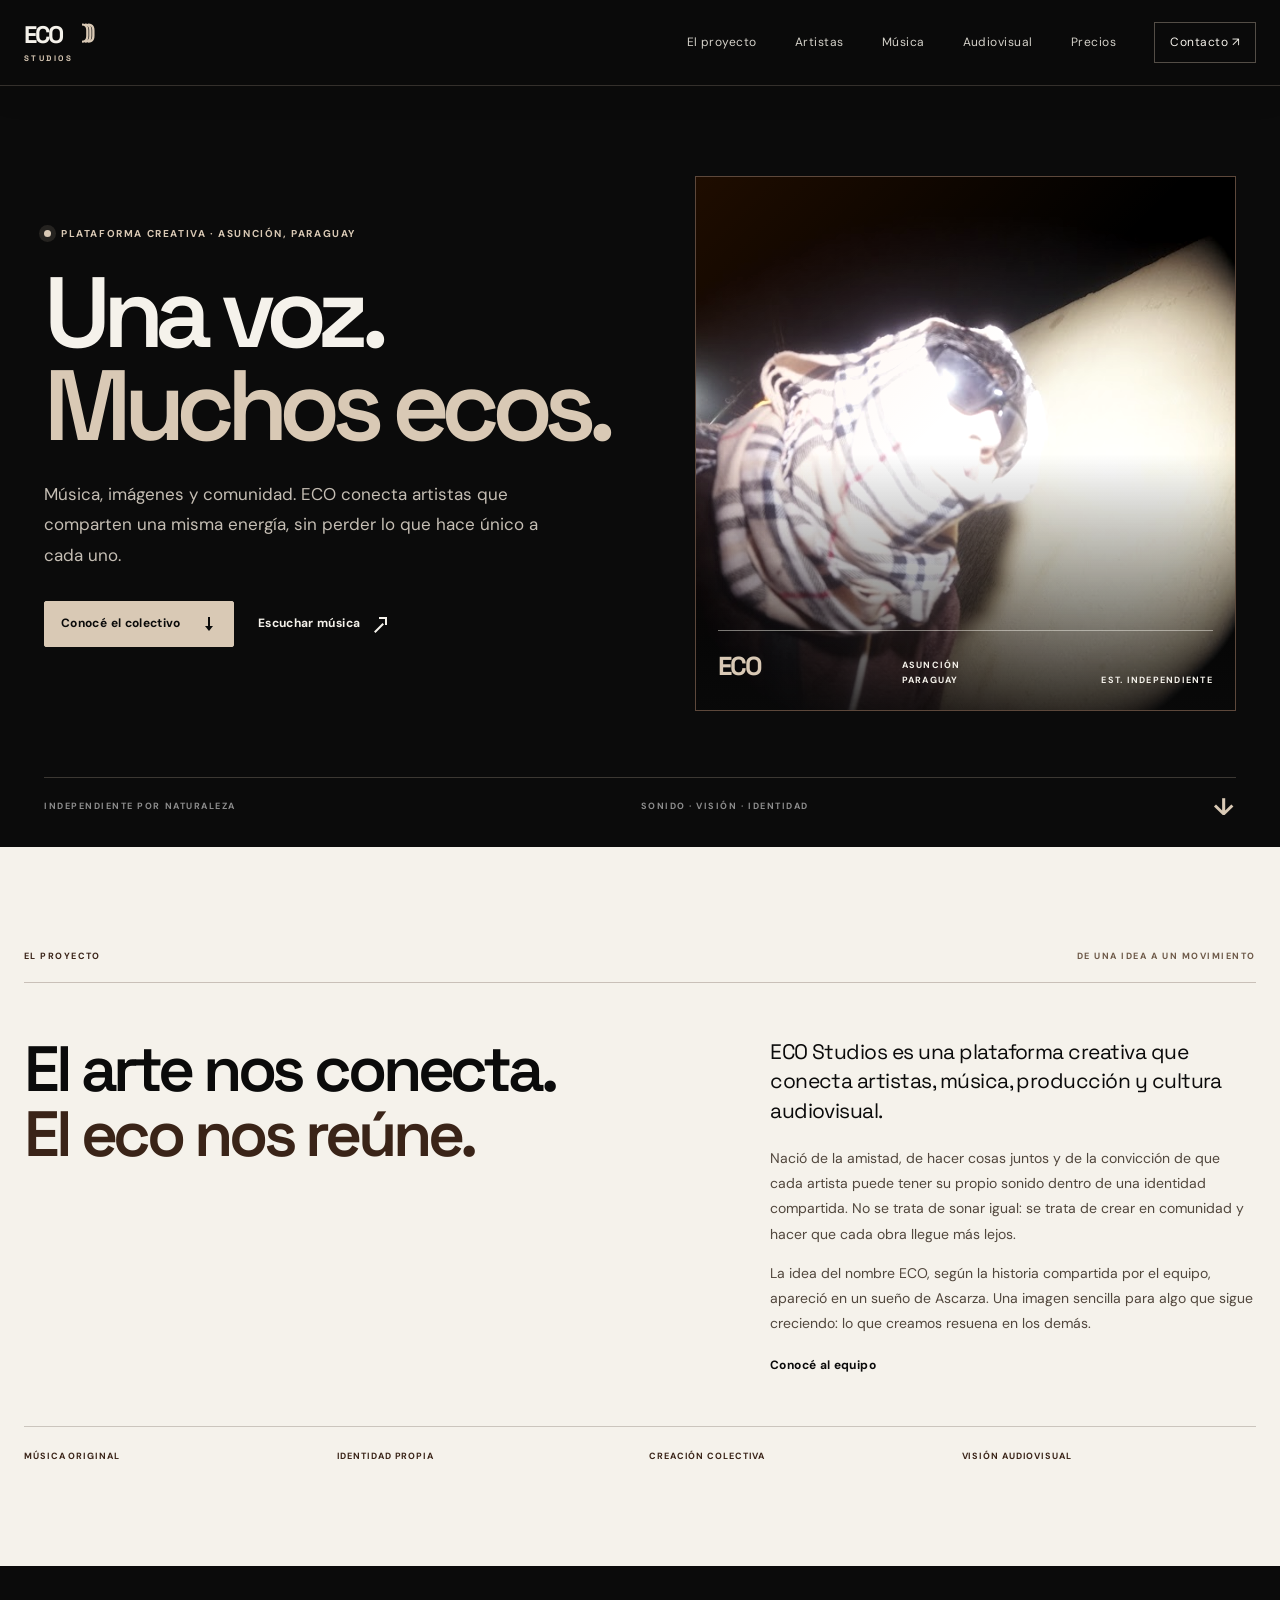
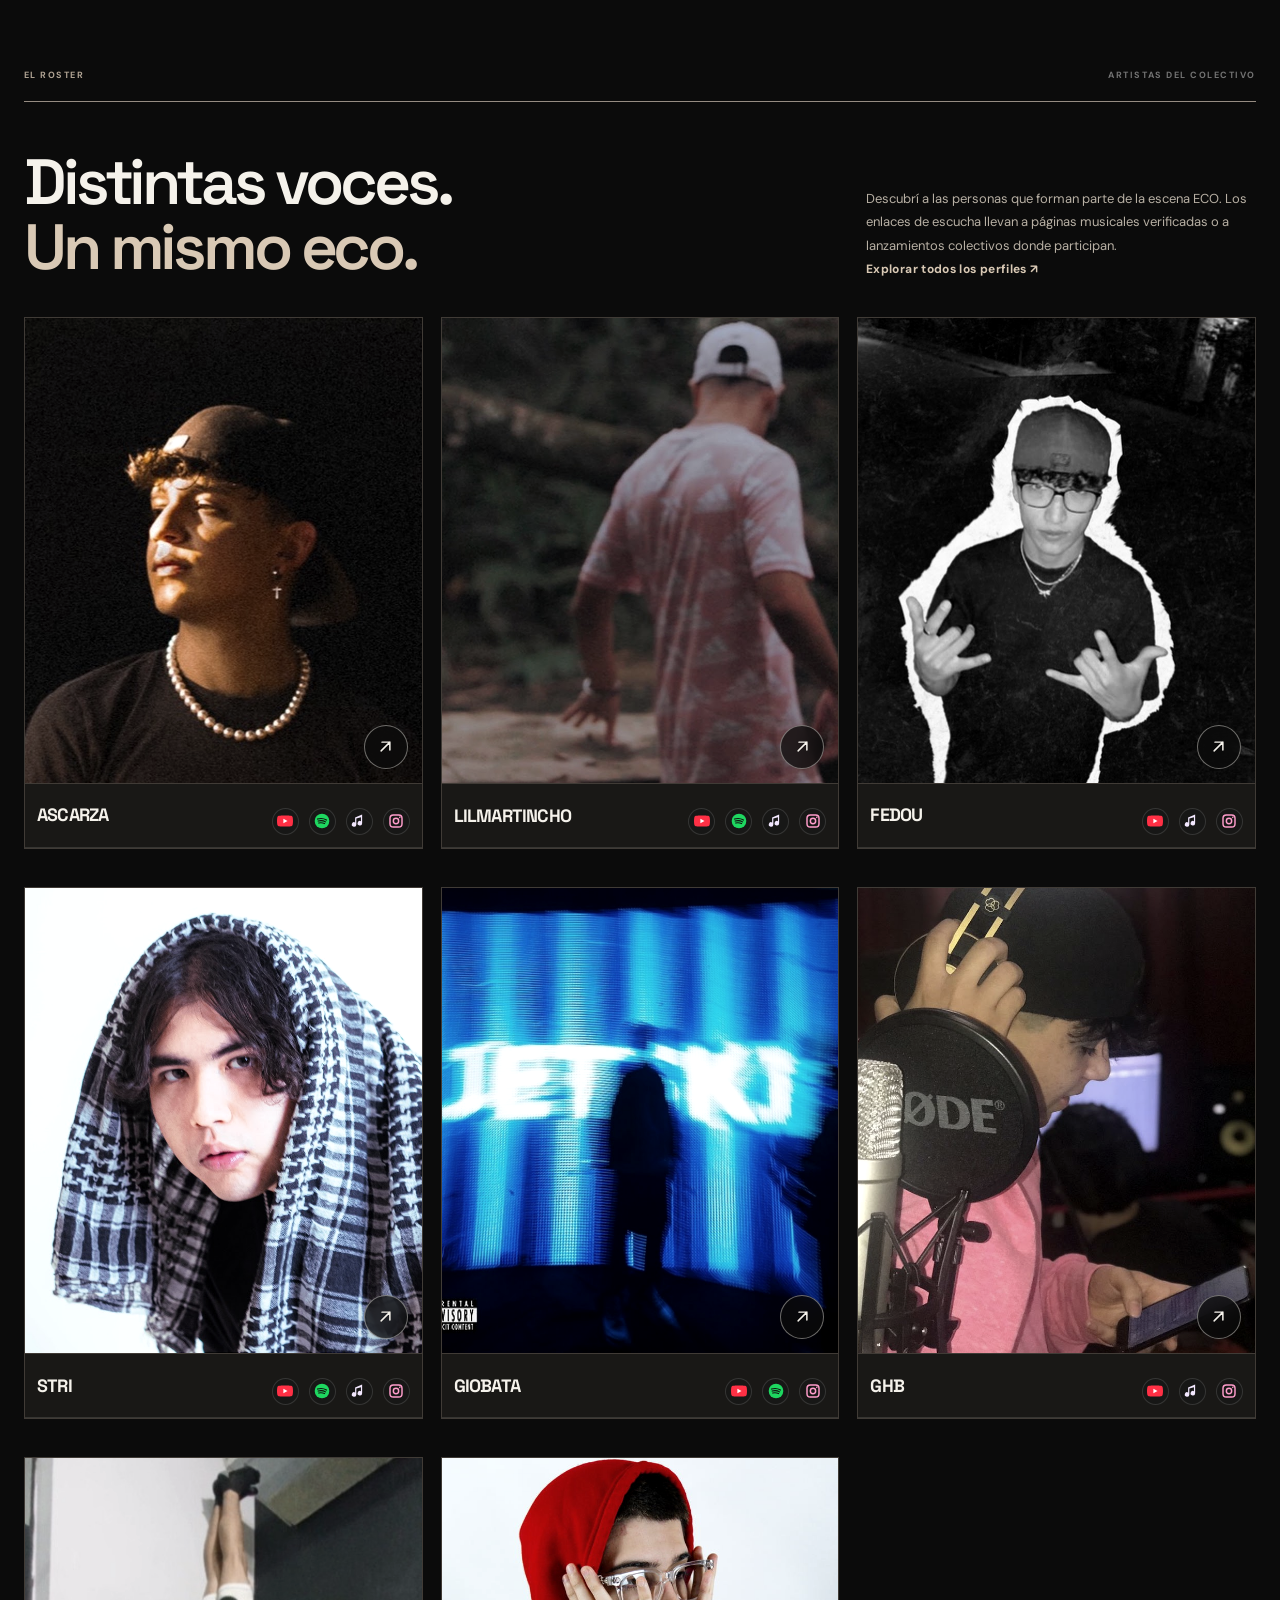
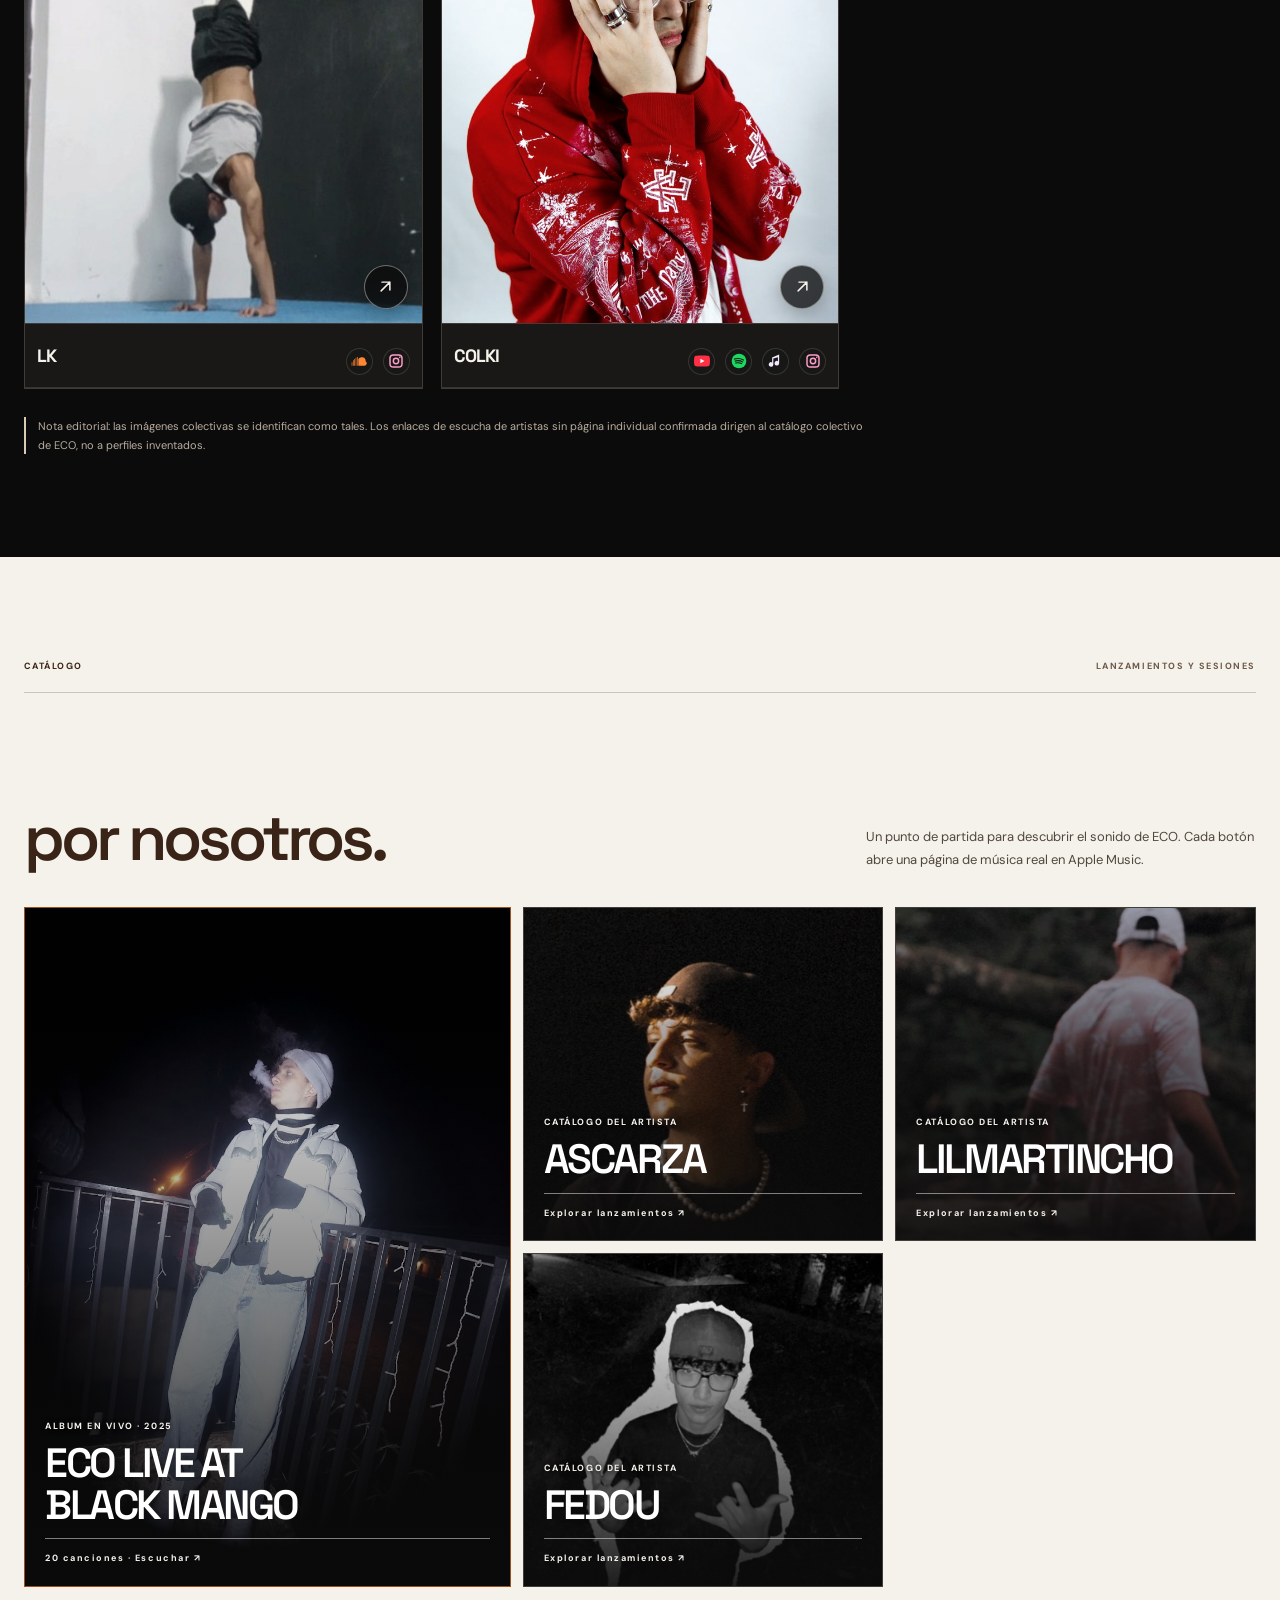
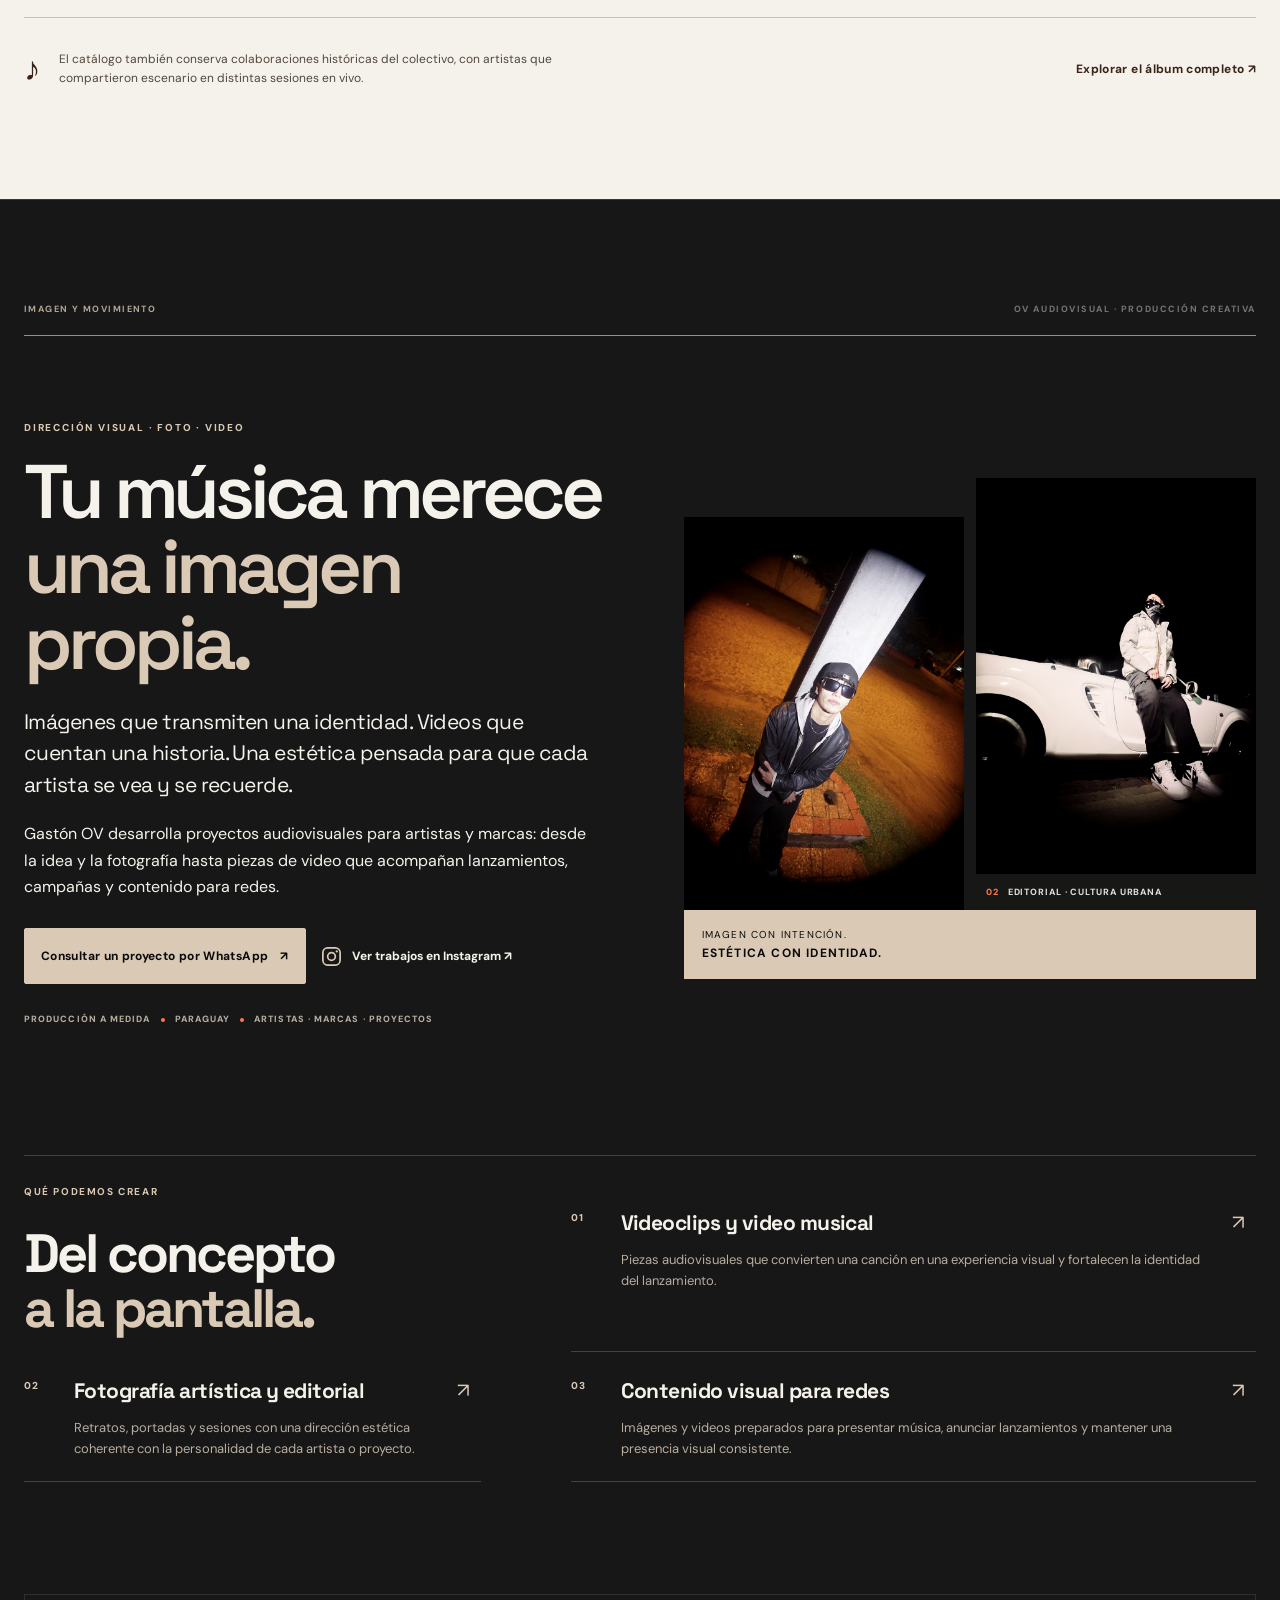
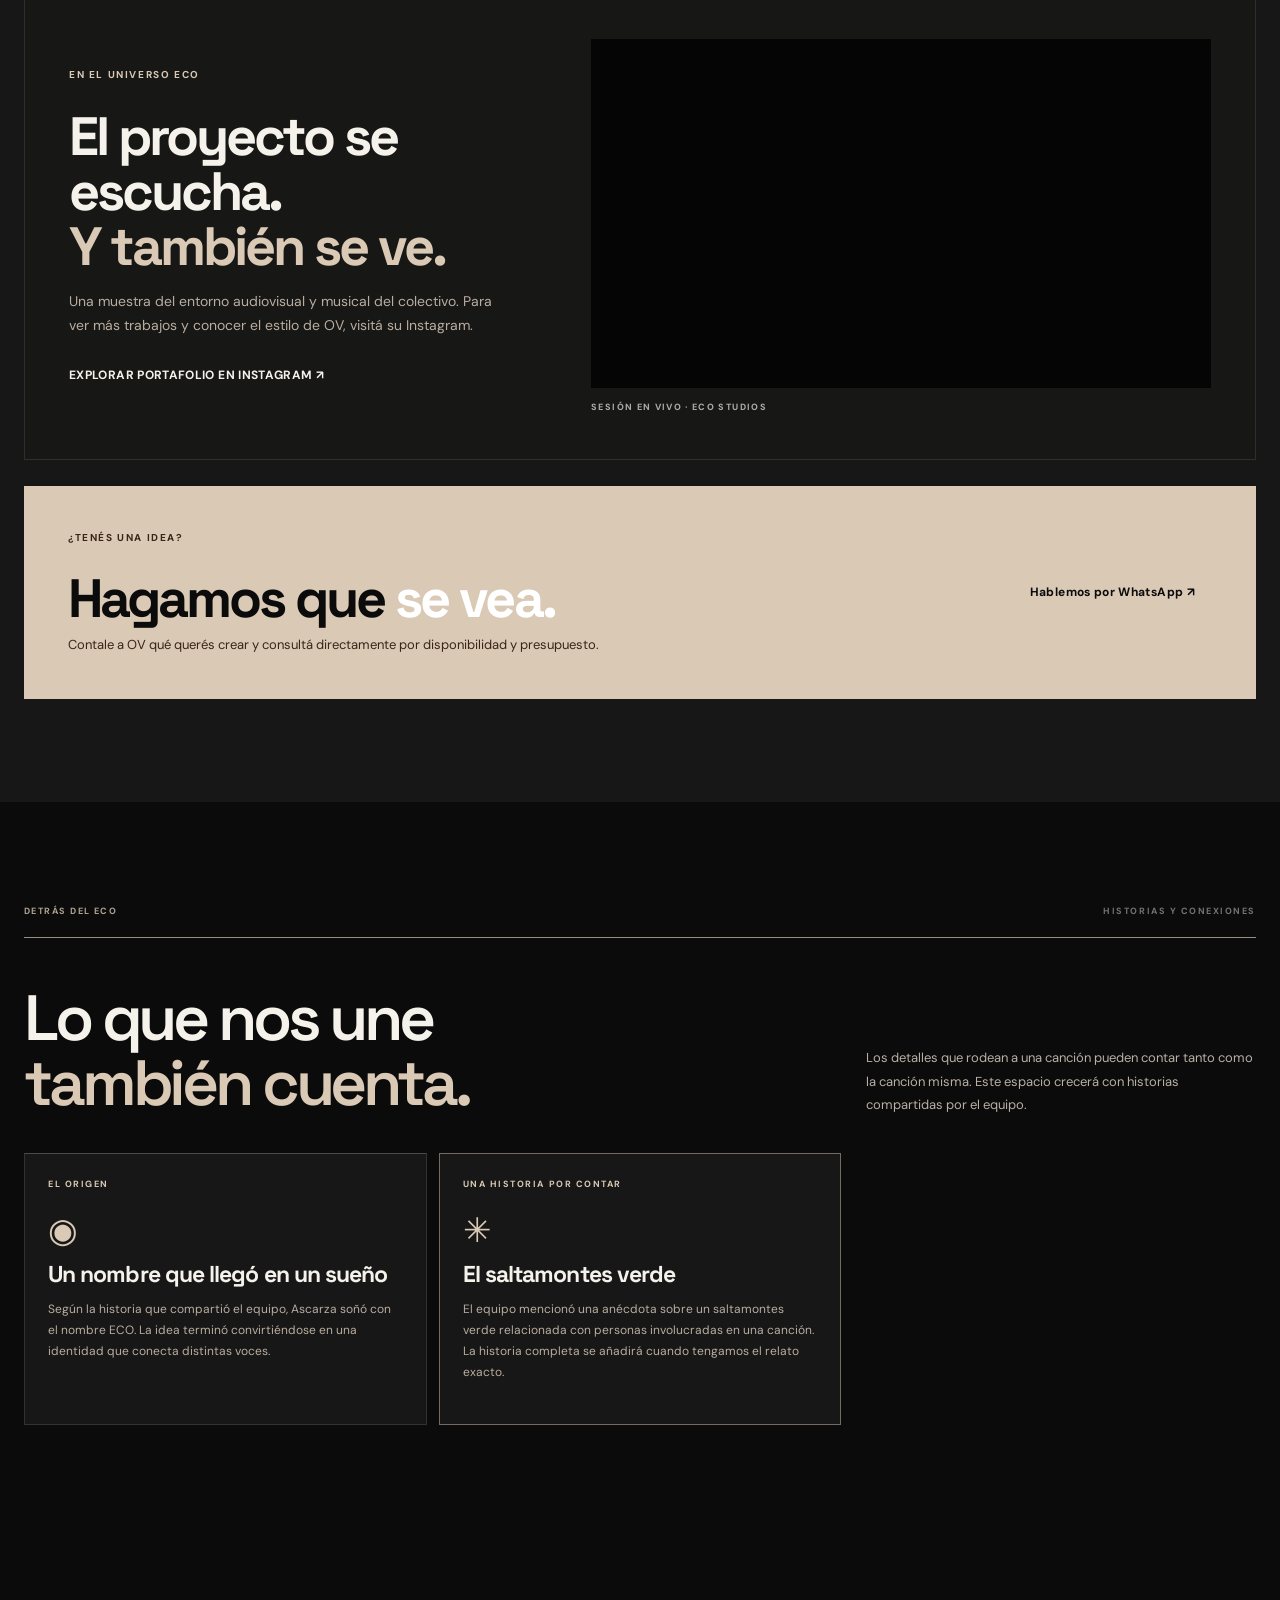
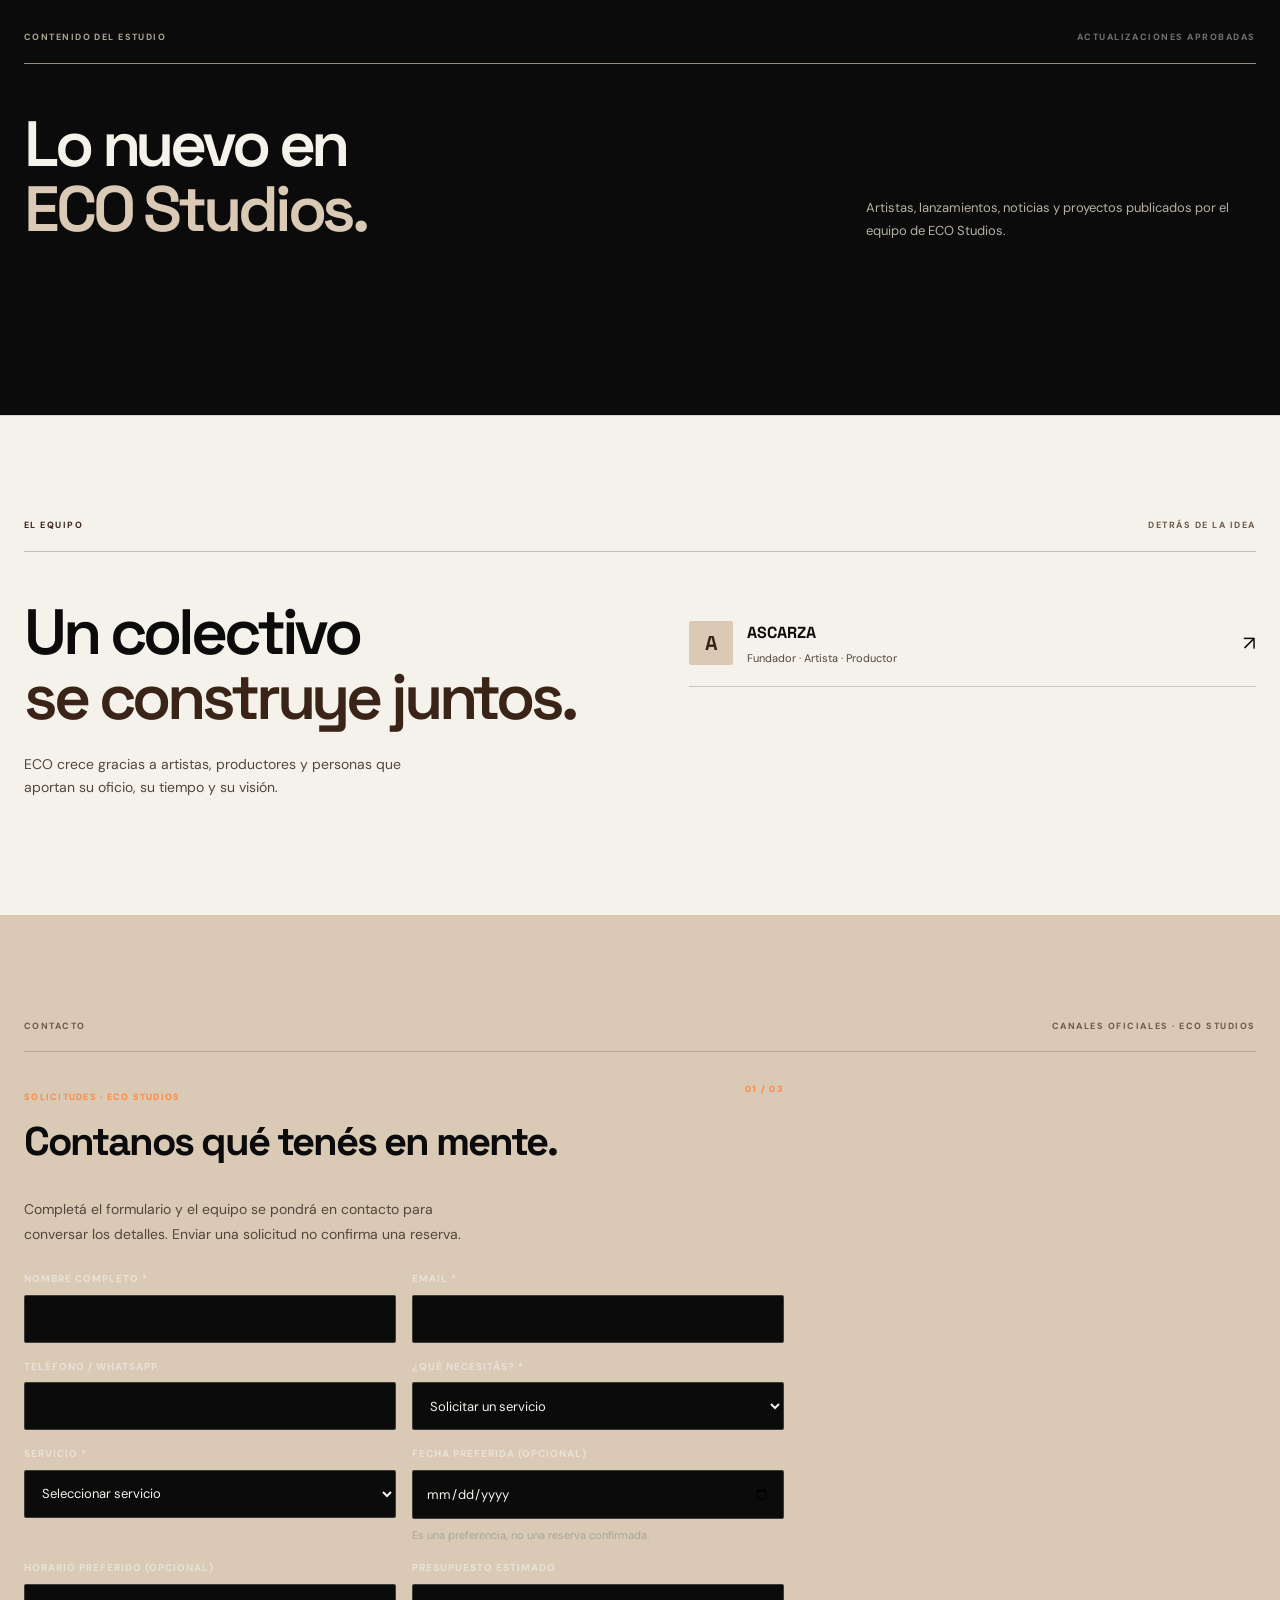
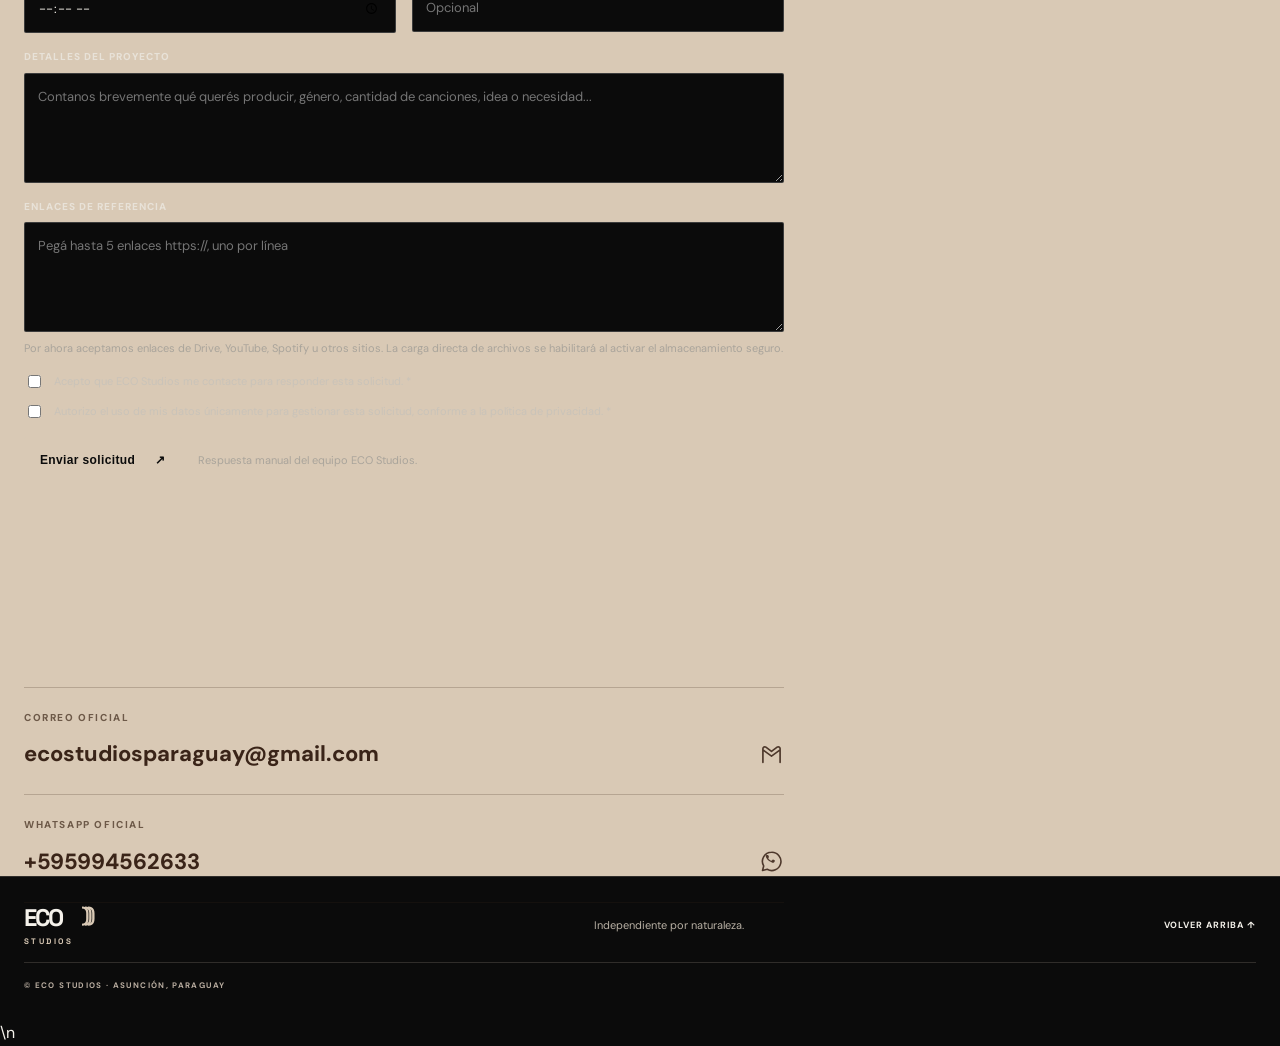
==== index.html @ 3d29c771 "Connect ECO intake form to deployed Worker API" ====
<!doctype html>
<html lang="es">
<head>
<meta charset="utf-8">
<meta name="viewport" content="width=device-width, initial-scale=1">
<meta name="theme-color" content="#0B0B0B">
<meta name="description" content="ECO Studios — música, artistas, producción y cultura audiovisual desde Paraguay.">
<link rel="canonical" href="https://martingfilippi-dotcom.github.io/eco-studios/">
<link rel="icon" type="image/svg+xml" href="/eco-studios/favicon.svg">
<meta property="og:type" content="website">
<meta property="og:site_name" content="ECO Studios">
<meta property="og:title" content="ECO Studios — Música y producción audiovisual">
<meta property="og:description" content="Música, artistas y producción audiovisual desde Paraguay. Descubrí el colectivo, sus lanzamientos y proyectos creativos.">
<meta property="og:url" content="https://martingfilippi-dotcom.github.io/eco-studios/">
<meta property="og:image" content="https://martingfilippi-dotcom.github.io/eco-studios/eco-colectivo-01.jpg">
<meta property="og:image:alt" content="Universo visual de ECO Studios">
<meta name="twitter:card" content="summary_large_image">
<meta name="twitter:title" content="ECO Studios — Música y producción audiovisual">
<meta name="twitter:description" content="Música, artistas y producción audiovisual desde Paraguay.">
<meta name="twitter:image" content="https://martingfilippi-dotcom.github.io/eco-studios/eco-colectivo-01.jpg">
<meta name="twitter:image:alt" content="Universo visual de ECO Studios">
<title>ECO Studios — Música y producción audiovisual</title>
<link rel="preconnect" href="https://fonts.googleapis.com">
<link rel="preconnect" href="https://fonts.gstatic.com" crossorigin>
<link href="https://fonts.googleapis.com/css2?family=DM+Sans:wght@400;500;600;700&family=Space+Grotesk:wght@400;500;600;700&display=swap" rel="stylesheet">
<link rel="stylesheet" href="styles.css?v=20261026-contact-icons-v10">
<script type="application/ld+json">
{
  "@context": "https://schema.org",
  "@type": "WebSite",
  "name": "ECO Studios",
  "alternateName": "ECO Studios Paraguay",
  "url": "https://martingfilippi-dotcom.github.io/eco-studios/",
  "inLanguage": "es"
}
</script>
<script>document.documentElement.classList.add('eco-cms-pending');</script>
<style>
.eco-cms-pending #artistas,
.eco-cms-pending #perfiles,
.eco-cms-pending #contenido-eco,
.eco-cms-pending .release-card.release-main,
.eco-cms-pending .music-note,
.eco-cms-pending .live-show,
.eco-cms-pending .story-grid .story-card:nth-child(2),
.eco-cms-pending #equipo .team-member:last-child,
.eco-cms-pending .av-grid > div:first-child > p:last-of-type,
.eco-cms-pending .contact-links > a:first-child { visibility:hidden; }
/* Artist detail pages live under /artistas/<slug>/; keep the landing page editorial and compact. */
#perfiles{display:none!important}
.artist-platforms{display:flex;align-items:center;gap:10px;flex-wrap:wrap;margin-top:12px;min-height:26px}
.artist-platform-link{display:inline-flex;align-items:center;justify-content:center;width:27px;height:27px;border-radius:50%;border:1px solid rgba(255,255,255,.13);background:#171716;color:#f4f4f4;text-decoration:none;transition:transform .18s ease,border-color .18s ease,background .18s ease}
.artist-platform-link:hover,.artist-platform-link:focus-visible{transform:translateY(-2px);border-color:#ff6b36;background:#24201d;outline:none}
.artist-platform-link svg{width:16px;height:16px;display:block}
.artist-platform-link .platform-wordmark{font-size:9px;font-weight:800;letter-spacing:-.04em}
.artist-platform-link.network-youtube{color:#ff3045}
.artist-platform-link.network-spotify{color:#1ed760}
.artist-platform-link.network-apple{color:#f3e8ff}
.artist-platform-link.network-instagram{color:#ff9dcb}
.artist-platform-link.network-tiktok{color:#e9fbff}
.artist-platform-link.network-soundcloud{color:#ff8733}
.artist-platform-link.network-facebook{color:#77aaff}
.artist-platform-link.network-bandcamp{color:#82d8df}
.artist-platform-link.network-deezer{color:#d1a3ff}
.artist-platform-link.network-tidal{color:#fff}
.artist-platform-link.network-amazon{color:#a9d8ff}
.artist-platform-link.network-x{color:#fff}
.artist-platform-link.network-twitch{color:#b7a0ff}
.artist-platform-link.network-threads{color:#fff}
.artist-platform-link.network-web{color:#ff7848}
.artist-platform-link[hidden]{display:none}
.artist-social-link.social-text.network-youtube { color:#ffdedf; }
.artist-social-link.social-text.network-spotify { color:#d8ffe3; }
.artist-social-link.social-text.network-apple { color:#eee5ff; }
.artist-player{grid-column:2 / -1;width:100%;margin-top:12px;padding:14px;border:1px solid var(--line,rgba(255,255,255,.14));border-radius:12px;background:rgba(255,255,255,.025)}
.artist-player-heading{display:flex;justify-content:space-between;align-items:center;gap:12px;margin-bottom:10px}
.artist-player-heading strong{font-size:10px;letter-spacing:.12em}
.artist-player-heading span{font-size:11px;opacity:.68}
.artist-player iframe{display:block;width:100%;aspect-ratio:16/9;min-height:220px;border:0;border-radius:8px;background:#080808}
.artist-player-track{margin:8px 0;color:var(--muted,#aaa);font-size:12px;line-height:1.45}
.artist-player-controls{display:flex;align-items:center;justify-content:space-between;gap:12px;margin-top:10px}
.artist-player-controls button,.artist-player-controls a{font:inherit;font-size:11px;font-weight:700;color:var(--text,#fff);text-decoration:none;border:1px solid rgba(255,255,255,.2);border-radius:999px;background:transparent;padding:10px 13px;cursor:pointer;min-height:40px}
.artist-player-controls a{border-color:transparent}
.artist-player-open{display:inline-flex;align-items:center;justify-content:center;min-height:44px;padding:12px 16px;border:1px solid rgba(255,255,255,.25);border-radius:999px;color:var(--text,#fff);font-size:12px;font-weight:700;text-decoration:none;background:rgba(255,255,255,.05)}




@media(max-width:640px){.artist-player{grid-column:1 / -1}.artist-player-heading{align-items:flex-start;flex-direction:column;gap:4px}.artist-player iframe{min-height:190px}.artist-player-controls{flex-wrap:wrap}}


.official-contact-list{display:grid;gap:0;margin-top:28px;border-top:1px solid rgba(0,0,0,.22)}
.official-contact{display:flex;flex-direction:column;gap:8px;padding:20px 0;border-bottom:1px solid rgba(0,0,0,.22);color:inherit;text-decoration:none;overflow-wrap:anywhere}
.official-contact:hover strong{text-decoration:underline;text-underline-offset:4px}
.contact-label{font-size:10px;font-weight:800;letter-spacing:.16em}
.official-contact strong{display:flex;align-items:center;justify-content:space-between;gap:14px;font-size:clamp(16px,2vw,22px);font-weight:750}
.official-contact strong>span{flex:1;min-width:0;overflow-wrap:anywhere}
.contact-brand-icon{display:block;flex:0 0 28px;width:28px;height:28px}
.contact-grid{display:grid;grid-template-columns:minmax(0,1fr);max-width:760px;padding-top:30px}
.official-contact-list{margin-top:0}
@media(max-width:760px){.official-contact strong{font-size:16px}.contact-grid{padding-top:24px}.contact-brand-icon{flex-basis:25px;width:25px;height:25px}}

/* OV Audiovisual — portfolio and conversion-focused section */
.ov-studio{overflow:hidden}
.ov-hero{display:grid;grid-template-columns:minmax(0,1.02fr) minmax(0,.98fr);gap:clamp(28px,5vw,76px);align-items:center;margin-top:clamp(34px,6vw,78px)}
.ov-intro{min-width:0}
.ov-eyebrow{display:inline-block;margin-bottom:18px;color:#ff7848;font-size:10px;font-weight:800;letter-spacing:.18em;line-height:1.6}
.ov-intro h2{max-width:720px;margin:0 0 26px;font-size:clamp(40px,6vw,76px);line-height:.99;letter-spacing:-.065em}
.ov-intro h2 span,.ov-section-title h3 span,.ov-featured-copy h3 span,.ov-bottom-cta h3 span{color:#ff7848}
.ov-intro p{max-width:570px}
.ov-intro .large-copy{font-size:clamp(17px,2vw,21px);line-height:1.5}
.ov-actions{display:flex;flex-wrap:wrap;align-items:center;gap:14px;margin-top:28px}
.ov-cta{display:inline-flex;align-items:center;justify-content:center;gap:12px;min-height:56px;text-align:left}
.ov-instagram{display:inline-flex;align-items:center;gap:9px;min-height:48px;color:inherit;text-decoration:none;font-size:12px;font-weight:750}
.ov-instagram svg{width:23px;height:23px;color:#ff936d}
.ov-instagram:hover{text-decoration:underline;text-underline-offset:5px}
.ov-trustline{display:flex;align-items:center;flex-wrap:wrap;gap:10px;margin-top:28px;color:var(--muted,#aaa);font-size:9px;font-weight:800;letter-spacing:.12em}
.ov-trustline i{width:4px;height:4px;border-radius:50%;background:#ff7848}
.ov-mosaic{position:relative;display:grid;grid-template-columns:1fr 1fr;align-items:center;gap:12px;min-width:0;padding:16px 0 28px}
.ov-work{position:relative;min-width:0;margin:0;background:#171716;overflow:hidden}
.ov-work img{display:block;width:100%;height:clamp(220px,31vw,440px);object-fit:cover;transition:transform .5s ease}
.ov-work-tall{margin-top:38px}
.ov-work-wide{margin-bottom:40px}
.ov-work:hover img{transform:scale(1.035)}
.ov-work figcaption{display:flex;align-items:center;gap:9px;padding:12px 10px;color:#ddd;font-size:9px;font-weight:800;letter-spacing:.1em;line-height:1.4}
.ov-work figcaption span{color:#ff7848}
.ov-mosaic-label{position:absolute;right:0;bottom:0;left:0;padding:16px 18px;background:#ff7848;color:#171310;font-size:10px;line-height:1.7;letter-spacing:.12em}
.ov-mosaic-label strong{font-size:12px}
.ov-services{display:grid;grid-template-columns:minmax(0,.8fr) minmax(0,1.2fr);column-gap:clamp(26px,7vw,100px);margin-top:clamp(66px,10vw,132px);border-top:1px solid var(--line,rgba(255,255,255,.15));padding-top:28px}
.ov-section-title h3,.ov-featured-copy h3,.ov-bottom-cta h3{margin:16px 0;font-size:clamp(30px,4.3vw,54px);line-height:1.02;letter-spacing:-.055em}
.ov-service{display:grid;grid-template-columns:38px minmax(0,1fr) 24px;gap:12px;align-items:start;padding:22px 0;border-bottom:1px solid var(--line,rgba(255,255,255,.15))}
.ov-service-number{padding-top:4px;color:#ff7848;font-size:10px;font-weight:800;letter-spacing:.1em}
.ov-service h4{margin:0 0 8px;font-size:clamp(16px,2vw,21px);letter-spacing:-.025em}
.ov-service p{margin:0;color:var(--muted,#aaa);font-size:13px;line-height:1.65}
.ov-service-mark{color:#ff7848;font-size:20px}
.ov-featured{display:grid;grid-template-columns:minmax(0,.85fr) minmax(0,1.15fr);gap:clamp(24px,5vw,68px);align-items:center;margin-top:clamp(66px,9vw,112px);padding:clamp(22px,4vw,44px);background:#171716;border:1px solid rgba(255,255,255,.1)}
.ov-featured-copy p{max-width:430px;color:var(--muted,#aaa);font-size:14px;line-height:1.7}
.ov-featured-copy .text-link{display:inline-block;margin-top:14px}
.ov-video{min-width:0}
.ov-video iframe{display:block;width:100%;aspect-ratio:16/9;border:0;background:#050505}
.ov-video>span{display:block;margin-top:12px;color:#aaa;font-size:9px;font-weight:800;letter-spacing:.15em}
.ov-bottom-cta{display:flex;align-items:center;justify-content:space-between;gap:24px;margin-top:26px;padding:clamp(24px,4vw,44px);background:#ff7848;color:#171310}
.ov-bottom-cta .eyebrow{color:#362017}
.ov-bottom-cta h3{margin:8px 0}
.ov-bottom-cta h3 span{color:#fff}
.ov-bottom-cta p{max-width:580px;margin-bottom:0;color:#362017;font-size:13px;line-height:1.6}
.ov-bottom-cta .button-orange{flex-shrink:0;background:#171310;color:#fff;border-color:#171310}
@media(max-width:760px){
 .ov-hero{grid-template-columns:minmax(0,1fr);gap:30px;margin-top:32px}
 .ov-intro h2{font-size:clamp(43px,11vw,66px)}
 .ov-mosaic{max-width:560px;margin:0 auto;width:100%;gap:9px;padding-bottom:27px}
 .ov-work img{height:clamp(220px,68vw,360px)}
 .ov-work-tall{margin-top:24px}.ov-work-wide{margin-bottom:25px}
 .ov-work figcaption{font-size:8px;padding:10px 7px;letter-spacing:.06em}
 .ov-mosaic-label{padding:12px;font-size:9px}
 .ov-services{grid-template-columns:minmax(0,1fr);margin-top:68px}
 .ov-section-title{margin-bottom:18px}
 .ov-featured{grid-template-columns:minmax(0,1fr);margin-top:68px;padding:22px 16px;gap:24px}
 .ov-bottom-cta{align-items:flex-start;flex-direction:column}
 .ov-bottom-cta .button-orange{width:100%;justify-content:center}
}
@media(prefers-reduced-motion:reduce){.ov-work img{transition:none}}

/* ECO Studios intake */\n
.intake-panel{margin-top:34px;padding:clamp(22px,4vw,42px);background:#171715;color:#f5f2eb;border:1px solid rgba(255,255,255,.16);max-width:900px}
.intake-heading{display:flex;justify-content:space-between;gap:18px;align-items:flex-start;margin-bottom:24px}
.intake-heading h3{font-size:clamp(26px,4vw,40px);letter-spacing:-.05em;margin:0 0 8px}
.intake-heading p{color:#b8b0a4;font-size:13px;margin:0}
.intake-tag{color:#ff8a43;font-size:9px;font-weight:800;letter-spacing:.14em;white-space:nowrap}
.intake-form{display:grid;grid-template-columns:1fr 1fr;gap:16px}
.intake-field{display:flex;flex-direction:column;gap:7px;min-width:0}
.intake-field.full{grid-column:1/-1}
.intake-field label,.intake-legend{font-size:10px;font-weight:800;letter-spacing:.1em;color:#e8e2d8}
.intake-field input,.intake-field select,.intake-field textarea{width:100%;min-height:48px;border:1px solid rgba(255,255,255,.2);border-radius:2px;padding:12px 13px;background:#0b0b0b;color:#f5f2eb;font:inherit;font-size:13px}
.intake-field textarea{min-height:110px;resize:vertical}
.intake-field input:focus,.intake-field select:focus,.intake-field textarea:focus{outline:2px solid #ff6a00;outline-offset:1px}
.intake-help{font-size:11px;color:#a9a49b}
.intake-consents{grid-column:1/-1;display:grid;gap:12px}
.intake-consents label{display:flex;gap:10px;align-items:flex-start;color:#c9c3b9;font-size:11px;line-height:1.55}
.intake-consents input{accent-color:#ff6a00;margin-top:2px}
.intake-submit{grid-column:1/-1;display:flex;gap:16px;align-items:center;flex-wrap:wrap}
.intake-submit button{border:0;cursor:pointer}
.intake-feedback{grid-column:1/-1;min-height:22px;font-size:12px;color:#ffb17d}
.intake-success{padding:18px;border:1px solid rgba(255,106,0,.45);background:rgba(255,106,0,.08);color:#f5f2eb}
@media(max-width:640px){.intake-form{grid-template-columns:1fr}.intake-field.full,.intake-consents,.intake-submit,.intake-feedback{grid-column:1}.intake-heading{flex-direction:column}.intake-tag{white-space:normal}}
\n</style>
</head>
<body>
<div id="eco-studios-site">
<a class="skip-link" href="#contenido">Saltar al contenido</a>
<header class="site-header">
  
  <a class="brand" href="#inicio" aria-label="ECO Studios, inicio"><span class="brand-mark">E</span><span class="brand-words">ECO<span>STUDIOS</span></span></a>
  <button class="menu-toggle" type="button" aria-expanded="false" aria-controls="main-nav"><span></span><span></span><span></span><b>Menú</b></button>
  <nav class="main-nav" id="main-nav" aria-label="Navegación principal">
    <a href="#historia">El proyecto</a><a href="#artistas">Artistas</a><a href="#musica">Música</a><a href="#audiovisual">Audiovisual</a><a href="precios.html">Precios</a><a class="nav-cta" href="#contacto">Contacto ↗</a>
  </nav>
</header>
<main id="contenido">
<section class="hero" id="inicio">
  <div class="hero-copy">
    <p class="eyebrow"><span class="pulse"></span> PLATAFORMA CREATIVA · ASUNCIÓN, PARAGUAY</p>
    <h1>Una voz.<br><span>Muchos ecos.</span></h1>
    <p class="hero-lede">Música, imágenes y comunidad. ECO conecta artistas que comparten una misma energía, sin perder lo que hace único a cada uno.</p>
    <div class="hero-actions"><a class="button button-orange" href="#artistas">Conocé el colectivo <span>↘</span></a><a class="text-link" href="#musica">Escuchar música <span>↗</span></a></div>
  </div>
  <div class="hero-art" aria-label="Fotografía del colectivo ECO Studios">
    <img src="eco-colectivo-01.jpg" alt="Imagen del universo visual de ECO Studios" fetchpriority="high">
    <div class="hero-stamp"><span>ECO</span><span>ASUNCIÓN<br>PARAGUAY</span><span>EST. INDEPENDIENTE</span></div>
  </div>
  <div class="hero-foot"><span>INDEPENDIENTE POR NATURALEZA</span><span>SONIDO · VISIÓN · IDENTIDAD</span><a href="#historia" aria-label="Bajar a la historia">↓</a></div>
</section>

<section class="intro section-pad" id="historia">
  <div class="section-kicker"><span>EL PROYECTO</span><span>DE UNA IDEA A UN MOVIMIENTO</span></div>
  <div class="intro-grid">
    <h2>El arte nos conecta.<br><span>El eco nos reúne.</span></h2>
    <div class="intro-body"><p class="large-copy">ECO Studios es una plataforma creativa que conecta artistas, música, producción y cultura audiovisual.</p><p>Nació de la amistad, de hacer cosas juntos y de la convicción de que cada artista puede tener su propio sonido dentro de una identidad compartida. No se trata de sonar igual: se trata de crear en comunidad y hacer que cada obra llegue más lejos.</p><p>La idea del nombre ECO, según la historia compartida por el equipo, apareció en un sueño de Ascarza. Una imagen sencilla para algo que sigue creciendo: lo que creamos resuena en los demás.</p><a class="text-link" href="#equipo">Conocé al equipo <span>↘</span></a></div>
  </div>
  <div class="value-strip"><div><span>MÚSICA ORIGINAL</span></div><div><span>IDENTIDAD PROPIA</span></div><div><span>CREACIÓN COLECTIVA</span></div><div><span>VISIÓN AUDIOVISUAL</span></div></div>
</section>

<section class="artists section-pad" id="artistas">
  <div class="section-kicker"><span>EL ROSTER</span><span>ARTISTAS DEL COLECTIVO</span></div>
  <div class="section-heading"><div><h2>Distintas voces.<br><span>Un mismo eco.</span></h2></div><p>Descubrí a las personas que forman parte de la escena ECO. Los enlaces de escucha llevan a páginas musicales verificadas o a lanzamientos colectivos donde participan.<br><a class="text-link" href="artistas/">Explorar todos los perfiles ↗</a></p></div>
  <div class="artist-grid">
    <article class="artist-card featured"><a class="artist-photo" href="artistas/ascarza/" aria-label="Abrir página de Ascarza"><img src="youtube-ascarza.jpg" alt="Foto de perfil del canal de YouTube de Ascarza" loading="lazy"><span class="photo-arrow" aria-hidden="true"><svg viewBox="0 0 24 24" fill="none" focusable="false"><path d="M7 17 17 7M8 7h9v9" stroke="currentColor" stroke-width="1.7" stroke-linecap="round" stroke-linejoin="round"/></svg></span></a><div class="artist-meta"><div><h3>ASCARZA</h3></div><div class="artist-platforms" aria-label="Plataformas oficiales"></div></div></article>
    <article class="artist-card featured"><a class="artist-photo" href="artistas/lilmartincho/" aria-label="Abrir página de LILMARTINCHO"><img src="youtube-lilmartincho.jpg" alt="Foto de perfil del canal de YouTube de LILMARTINCHO" loading="lazy"><span class="photo-arrow" aria-hidden="true"><svg viewBox="0 0 24 24" fill="none" focusable="false"><path d="M7 17 17 7M8 7h9v9" stroke="currentColor" stroke-width="1.7" stroke-linecap="round" stroke-linejoin="round"/></svg></span></a><div class="artist-meta"><div><h3>LILMARTINCHO</h3></div><div class="artist-platforms" aria-label="Plataformas oficiales"></div></div></article>
    <article class="artist-card"><a class="artist-photo" href="artistas/fedou/" aria-label="Abrir página de Fedou"><img src="youtube-fedou.jpg" alt="Foto de perfil del canal de YouTube de Fedou" loading="lazy"><span class="photo-arrow" aria-hidden="true"><svg viewBox="0 0 24 24" fill="none" focusable="false"><path d="M7 17 17 7M8 7h9v9" stroke="currentColor" stroke-width="1.7" stroke-linecap="round" stroke-linejoin="round"/></svg></span></a><div class="artist-meta"><div><h3>FEDOU</h3></div><div class="artist-platforms" aria-label="Plataformas oficiales"></div></div></article>
    <article class="artist-card"><a class="artist-photo" href="artistas/stri/" aria-label="Abrir página de Stri"><img src="youtube-stri.jpg" alt="Foto de perfil del canal de YouTube de Stri" loading="lazy"><span class="photo-arrow" aria-hidden="true"><svg viewBox="0 0 24 24" fill="none" focusable="false"><path d="M7 17 17 7M8 7h9v9" stroke="currentColor" stroke-width="1.7" stroke-linecap="round" stroke-linejoin="round"/></svg></span></a><div class="artist-meta"><div><h3>STRI</h3></div><div class="artist-platforms" aria-label="Plataformas oficiales"></div></div></article>
    <article class="artist-card"><a class="artist-photo" href="artistas/giobata/" aria-label="Abrir página de Giobata"><img src="youtube-giobata.jpg" alt="Foto de perfil del canal de YouTube de Giobata" loading="lazy"><span class="photo-arrow" aria-hidden="true"><svg viewBox="0 0 24 24" fill="none" focusable="false"><path d="M7 17 17 7M8 7h9v9" stroke="currentColor" stroke-width="1.7" stroke-linecap="round" stroke-linejoin="round"/></svg></span></a><div class="artist-meta"><div><h3>GIOBATA</h3></div><div class="artist-platforms" aria-label="Plataformas oficiales"></div></div></article>
    <!-- Joako pertenece a la comunidad Artistas Independientes -->
    <article class="artist-card"><a class="artist-photo" href="artistas/ghb/" aria-label="Abrir página de GHB"><img src="youtube-ghb.jpg" alt="Foto de perfil del canal de YouTube de GHB" loading="lazy"><span class="photo-arrow" aria-hidden="true"><svg viewBox="0 0 24 24" fill="none" focusable="false"><path d="M7 17 17 7M8 7h9v9" stroke="currentColor" stroke-width="1.7" stroke-linecap="round" stroke-linejoin="round"/></svg></span></a><div class="artist-meta"><div><h3>GHB</h3></div><div class="artist-platforms" aria-label="Plataformas oficiales"></div></div></article>
    <article class="artist-card"><a class="artist-photo" href="artistas/lk/" aria-label="Abrir página de LK"><span class="photo-arrow" aria-hidden="true"><svg viewBox="0 0 24 24" fill="none" focusable="false"><path d="M7 17 17 7M8 7h9v9" stroke="currentColor" stroke-width="1.7" stroke-linecap="round" stroke-linejoin="round"/></svg></span></a><div class="artist-meta"><div><h3>LK</h3></div><div class="artist-platforms" aria-label="Plataformas oficiales de LK"><a class="artist-platform-link network-instagram" href="https://www.instagram.com/luisferkeim?xtok=MTlzNXFtd3U2M2xsYQ==" target="_blank" rel="noopener noreferrer" title="Instagram — LK" aria-label="Instagram — LK"><svg viewBox="0 0 24 24" aria-hidden="true"><rect x="3" y="3" width="18" height="18" rx="5" fill="none" stroke="currentColor" stroke-width="2.2"/><circle cx="12" cy="12" r="4" fill="none" stroke="currentColor" stroke-width="2.2"/><circle cx="17.7" cy="6.5" r="1.2" fill="currentColor"/></svg></a><a class="artist-platform-link network-soundcloud" href="https://on.soundcloud.com/syICozVXOKxCjTPpwj" target="_blank" rel="noopener noreferrer" title="SoundCloud — LK" aria-label="SoundCloud — LK"><svg viewBox="0 0 24 24" aria-hidden="true"><path fill="currentColor" d="M1 14h1v5H1zm2-3h1v8H3zm2-2h1v10H5zm2-2h1v12H7zm2-1h1v13H9zm2 3a6 6 0 0 1 11 3.2A3.8 3.8 0 0 1 21 19H11z"/></svg></a></div></div></article>
    <article class="artist-card"><a class="artist-photo" href="artistas/colki/" aria-label="Abrir página de Colki"><img src="assets/colki.jpg" alt="Foto de perfil de COLKI" loading="eager" fetchpriority="high" onerror="this.onerror=null;this.src='https://d2ol7oe51mr4n9.cloudfront.net/user_3K6TUIpdwDjoRVmxX2NnzXnds1k/91bf43f8-b98d-4851-973a-7110ecec22c7.jpg'"><span class="photo-arrow" aria-hidden="true"><svg viewBox="0 0 24 24" fill="none" focusable="false"><path d="M7 17 17 7M8 7h9v9" stroke="currentColor" stroke-width="1.7" stroke-linecap="round" stroke-linejoin="round"/></svg></span></a><div class="artist-meta"><div><h3>COLKI</h3></div><div class="artist-platforms" aria-label="Plataformas oficiales"></div></div></article>
    <!-- Fezet pertenece a la comunidad Artistas Independientes -->
  </div>
  <p class="note">Nota editorial: las imágenes colectivas se identifican como tales. Los enlaces de escucha de artistas sin página individual confirmada dirigen al catálogo colectivo de ECO, no a perfiles inventados.</p>
</section>

<section class="profiles section-pad" id="perfiles">
  <div class="section-kicker"><span>CONOCÉLOS</span><span>PERFILES Y ESCUCHA</span></div>
  <div class="profile-list">
    <article class="profile-row" id="perfil-ascarza"><div><h3>ASCARZA</h3><p>Fundador de ECO Studios, productor y artista urbano. Según la historia del equipo, la idea del nombre ECO apareció en un sueño; hoy el proyecto conecta distintas voces bajo una identidad compartida.</p><div class="tag-row"><span>Urbano</span><span>Producción</span><span>Fundador</span></div></div><div class="artist-socials" aria-label="Plataformas oficiales del artista"><a class="artist-social-link network-youtube" data-network="youtube" href="https://www.youtube.com/@ascarza" target="_blank" rel="noopener noreferrer" title="Canal oficial de Ascarza en YouTube" aria-label="Canal oficial de Ascarza en YouTube"><svg viewBox="0 0 24 24" aria-hidden="true"><path fill="#ff0033" d="M23.5 6.2a3 3 0 0 0-2.1-2.1C19.5 3.6 12 3.6 12 3.6s-7.5 0-9.4.5A3 3 0 0 0 .5 6.2 31 31 0 0 0 0 12a31 31 0 0 0 .5 5.8 3 3 0 0 0 2.1 2.1c1.9.5 9.4.5 9.4.5s7.5 0 9.4-.5a3 3 0 0 0 2.1-2.1A31 31 0 0 0 24 12a31 31 0 0 0-.5-5.8Z"/><path fill="#fff" d="m9.6 15.4 6.2-3.4-6.2-3.4z"/></svg></a><a class="artist-social-link network-spotify" data-network="spotify" href="https://open.spotify.com/artist/39xCvfluyWqf8ZHVhz9uQw" target="_blank" rel="noopener noreferrer" title="Ascarza en Spotify" aria-label="Ascarza en Spotify"><svg viewBox="0 0 24 24" aria-hidden="true"><circle cx="12" cy="12" r="11" fill="#1ed760"/><path d="M5.2 9.1c4.5-1.3 9.7-.8 13.5 1.5M6.2 12.1c3.8-1.1 8-.6 11.2 1.2M7 15c3.1-.8 6.4-.4 8.9.9" fill="none" stroke="#102215" stroke-width="1.65" stroke-linecap="round"/></svg></a><a class="artist-social-link network-apple" data-network="apple" href="https://music.apple.com/us/artist/ascarza/1640923113" target="_blank" rel="noopener noreferrer" title="Ascarza en Apple Music" aria-label="Ascarza en Apple Music"><svg viewBox="0 0 24 24" aria-hidden="true"><path fill="#fff" d="M16.9 3.1c-1 .1-2.3.8-3 1.6-.7.8-1.2 2-1 3.1 1.2.1 2.5-.6 3.2-1.4.7-.9 1.1-2.1.8-3.3ZM20.4 16.1c-.6 1.3-.9 1.8-1.7 2.9-.9 1.2-2 2.7-3.5 2.7-1.3 0-1.7-.8-3.2-.8-1.6 0-2 .8-3.3.8-1.5 0-2.5-1.3-3.4-2.5-2.3-3.1-2.6-6.9-1.1-9.1 1.1-1.6 2.6-2.4 4.1-2.4 1.3 0 2.2.8 3.4.8 1.1 0 2.2-.8 3.8-.8 1.3 0 2.7.7 3.7 1.9-3.2 1.8-2.7 6.4 1.2 7.5Z"/></svg></a></div></article>
    <article class="profile-row" id="perfil-lilmartincho"><div><h3>LILMARTINCHO</h3><p>Artista y compositor que combina sensibilidad melódica y energía urbana. Entre sus lanzamientos publicados figuran “Nubes Negras”, “Localizarte” y “Fino y Fernet”.</p><div class="tag-row"><span>Urbano</span><span>Composición</span><span>Artista</span></div></div><div class="artist-socials" aria-label="Plataformas oficiales del artista"><a class="artist-social-link network-youtube" data-network="youtube" href="https://www.youtube.com/@lilmartincho" target="_blank" rel="noopener noreferrer" title="Canal oficial de LILMARTINCHO en YouTube" aria-label="Canal oficial de LILMARTINCHO en YouTube"><svg viewBox="0 0 24 24" aria-hidden="true"><path fill="#ff0033" d="M23.5 6.2a3 3 0 0 0-2.1-2.1C19.5 3.6 12 3.6 12 3.6s-7.5 0-9.4.5A3 3 0 0 0 .5 6.2 31 31 0 0 0 0 12a31 31 0 0 0 .5 5.8 3 3 0 0 0 2.1 2.1c1.9.5 9.4.5 9.4.5s7.5 0 9.4-.5a3 3 0 0 0 2.1-2.1A31 31 0 0 0 24 12a31 31 0 0 0-.5-5.8Z"/><path fill="#fff" d="m9.6 15.4 6.2-3.4-6.2-3.4z"/></svg></a><a class="artist-social-link network-apple" data-network="apple" href="https://music.apple.com/us/artist/lilmartincho/1675991090" target="_blank" rel="noopener noreferrer" title="LILMARTINCHO en Apple Music" aria-label="LILMARTINCHO en Apple Music"><svg viewBox="0 0 24 24" aria-hidden="true"><path fill="#fff" d="M16.9 3.1c-1 .1-2.3.8-3 1.6-.7.8-1.2 2-1 3.1 1.2.1 2.5-.6 3.2-1.4.7-.9 1.1-2.1.8-3.3ZM20.4 16.1c-.6 1.3-.9 1.8-1.7 2.9-.9 1.2-2 2.7-3.5 2.7-1.3 0-1.7-.8-3.2-.8-1.6 0-2 .8-3.3.8-1.5 0-2.5-1.3-3.4-2.5-2.3-3.1-2.6-6.9-1.1-9.1 1.1-1.6 2.6-2.4 4.1-2.4 1.3 0 2.2.8 3.4.8 1.1 0 2.2-.8 3.8-.8 1.3 0 2.7.7 3.7 1.9-3.2 1.8-2.7 6.4 1.2 7.5Z"/></svg></a></div></article>
    <article class="profile-row" id="perfil-fedou"><div><h3>FEDOU</h3><p>Artista que cruza rock y trap, y creador audiovisual. También trabaja con edición de audio, fotografía y vídeo, aportando una mirada musical y visual a los proyectos.</p><div class="tag-row"><span>Rock</span><span>Trap</span><span>Edición de audio</span><span>Fotografía y vídeo</span></div></div><div class="artist-socials" aria-label="Plataformas oficiales del artista"><a class="artist-social-link network-youtube" data-network="youtube" href="https://www.youtube.com/@fedou_" target="_blank" rel="noopener noreferrer" title="Canal de Fedou en YouTube" aria-label="Canal de Fedou en YouTube"><svg viewBox="0 0 24 24" aria-hidden="true"><path fill="#ff0033" d="M23.5 6.2a3 3 0 0 0-2.1-2.1C19.5 3.6 12 3.6 12 3.6s-7.5 0-9.4.5A3 3 0 0 0 .5 6.2 31 31 0 0 0 0 12a31 31 0 0 0 .5 5.8 3 3 0 0 0 2.1 2.1c1.9.5 9.4.5 9.4.5s7.5 0 9.4-.5a3 3 0 0 0 2.1-2.1A31 31 0 0 0 24 12a31 31 0 0 0-.5-5.8Z"/><path fill="#fff" d="m9.6 15.4 6.2-3.4-6.2-3.4z"/></svg></a><a class="artist-social-link network-apple" data-network="apple" href="https://music.apple.com/us/artist/fedou/1671822733" target="_blank" rel="noopener noreferrer" title="Fedou en Apple Music" aria-label="Fedou en Apple Music"><svg viewBox="0 0 24 24" aria-hidden="true"><path fill="#fff" d="M16.9 3.1c-1 .1-2.3.8-3 1.6-.7.8-1.2 2-1 3.1 1.2.1 2.5-.6 3.2-1.4.7-.9 1.1-2.1.8-3.3ZM20.4 16.1c-.6 1.3-.9 1.8-1.7 2.9-.9 1.2-2 2.7-3.5 2.7-1.3 0-1.7-.8-3.2-.8-1.6 0-2 .8-3.3.8-1.5 0-2.5-1.3-3.4-2.5-2.3-3.1-2.6-6.9-1.1-9.1 1.1-1.6 2.6-2.4 4.1-2.4 1.3 0 2.2.8 3.4.8 1.1 0 2.2-.8 3.8-.8 1.3 0 2.7.7 3.7 1.9-3.2 1.8-2.7 6.4 1.2 7.5Z"/></svg></a></div></article>
    <article class="profile-row" id="perfil-stri"><div><h3>STRI</h3><p>Artista de ECO con un sonido plug. Su canal de YouTube reúne sus lanzamientos y material audiovisual; estamos ampliando esta ficha con más información de su trayectoria.</p><div class="tag-row"><span>Plug</span><span>Urbano</span></div></div><div class="artist-socials" aria-label="Plataformas oficiales del artista"><a class="artist-social-link network-youtube" data-network="youtube" href="https://youtube.com/@stri_nw" target="_blank" rel="noopener noreferrer" title="Canal de STRI NW en YouTube" aria-label="Canal de STRI NW en YouTube"><svg viewBox="0 0 24 24" aria-hidden="true"><path fill="#ff0033" d="M23.5 6.2a3 3 0 0 0-2.1-2.1C19.5 3.6 12 3.6 12 3.6s-7.5 0-9.4.5A3 3 0 0 0 .5 6.2 31 31 0 0 0 0 12a31 31 0 0 0 .5 5.8 3 3 0 0 0 2.1 2.1c1.9.5 9.4.5 9.4.5s7.5 0 9.4-.5a3 3 0 0 0 2.1-2.1A31 31 0 0 0 24 12a31 31 0 0 0-.5-5.8Z"/><path fill="#fff" d="m9.6 15.4 6.2-3.4-6.2-3.4z"/></svg></a><a class="artist-social-link network-spotify" data-network="spotify" href="https://open.spotify.com/track/4EvWsfrTjsIL8NJww6kRcX" target="_blank" rel="noopener noreferrer" title="STRI NW en Spotify" aria-label="STRI NW en Spotify"><svg viewBox="0 0 24 24" aria-hidden="true"><circle cx="12" cy="12" r="11" fill="#1ed760"/><path d="M5.2 9.1c4.5-1.3 9.7-.8 13.5 1.5M6.2 12.1c3.8-1.1 8-.6 11.2 1.2M7 15c3.1-.8 6.4-.4 8.9.9" fill="none" stroke="#102215" stroke-width="1.65" stroke-linecap="round"/></svg></a><a class="artist-social-link network-apple" data-network="apple" href="https://music.apple.com/pa/artist/stri/1658476025" target="_blank" rel="noopener noreferrer" title="STRI en Apple Music" aria-label="STRI en Apple Music"><svg viewBox="0 0 24 24" aria-hidden="true"><path fill="#fff" d="M16.9 3.1c-1 .1-2.3.8-3 1.6-.7.8-1.2 2-1 3.1 1.2.1 2.5-.6 3.2-1.4.7-.9 1.1-2.1.8-3.3ZM20.4 16.1c-.6 1.3-.9 1.8-1.7 2.9-.9 1.2-2 2.7-3.5 2.7-1.3 0-1.7-.8-3.2-.8-1.6 0-2 .8-3.3.8-1.5 0-2.5-1.3-3.4-2.5-2.3-3.1-2.6-6.9-1.1-9.1 1.1-1.6 2.6-2.4 4.1-2.4 1.3 0 2.2.8 3.4.8 1.1 0 2.2-.8 3.8-.8 1.3 0 2.7.7 3.7 1.9-3.2 1.8-2.7 6.4 1.2 7.5Z"/></svg></a></div></article>
    <article class="profile-row" id="perfil-giobata"><div><h3>GIOBATA</h3><p>Artista de ECO con canal propio en YouTube. Su ficha irá creciendo con sus lanzamientos, colaboraciones y novedades audiovisuales.</p><div class="tag-row"><span>Artista</span><span>Colaboraciones</span></div></div><div class="artist-socials" aria-label="Plataformas oficiales del artista"><a class="artist-social-link network-youtube" data-network="youtube" href="https://youtube.com/@giobata" target="_blank" rel="noopener noreferrer" title="Canal de Giobata en YouTube" aria-label="Canal de Giobata en YouTube"><svg viewBox="0 0 24 24" aria-hidden="true"><path fill="#ff0033" d="M23.5 6.2a3 3 0 0 0-2.1-2.1C19.5 3.6 12 3.6 12 3.6s-7.5 0-9.4.5A3 3 0 0 0 .5 6.2 31 31 0 0 0 0 12a31 31 0 0 0 .5 5.8 3 3 0 0 0 2.1 2.1c1.9.5 9.4.5 9.4.5s7.5 0 9.4-.5a3 3 0 0 0 2.1-2.1A31 31 0 0 0 24 12a31 31 0 0 0-.5-5.8Z"/><path fill="#fff" d="m9.6 15.4 6.2-3.4-6.2-3.4z"/></svg></a><a class="artist-social-link network-spotify" data-network="spotify" href="https://open.spotify.com/artist/6LEuvnq3eIi7MNY7h3T0UH" target="_blank" rel="noopener noreferrer" title="Giobata en Spotify" aria-label="Giobata en Spotify"><svg viewBox="0 0 24 24" aria-hidden="true"><circle cx="12" cy="12" r="11" fill="#1ed760"/><path d="M5.2 9.1c4.5-1.3 9.7-.8 13.5 1.5M6.2 12.1c3.8-1.1 8-.6 11.2 1.2M7 15c3.1-.8 6.4-.4 8.9.9" fill="none" stroke="#102215" stroke-width="1.65" stroke-linecap="round"/></svg></a></div></article>
    <!-- Perfil de Joako trasladado a Artistas Independientes -->
    <article class="profile-row" id="perfil-ghb"><div><h3>GHB</h3><p>GHB forma parte de la escena de ECO y aparece en las sesiones en vivo del colectivo, entre ellas “Martini (Live)” y “No Les Da (Live)”. Su canal reúne su presencia artística y es el punto de partida para descubrir sus publicaciones y evolución musical.</p><div class="tag-row"><span>Urbano</span><span>Colaboraciones</span><span>En vivo</span></div></div><div class="artist-socials" aria-label="Plataformas oficiales del artista"><a class="artist-social-link network-youtube" data-network="youtube" href="https://youtube.com/@ghb_ogx" target="_blank" rel="noopener noreferrer" title="Canal de GHB en YouTube" aria-label="Canal de GHB en YouTube"><svg viewBox="0 0 24 24" aria-hidden="true"><path fill="#ff0033" d="M23.5 6.2a3 3 0 0 0-2.1-2.1C19.5 3.6 12 3.6 12 3.6s-7.5 0-9.4.5A3 3 0 0 0 .5 6.2 31 31 0 0 0 0 12a31 31 0 0 0 .5 5.8 3 3 0 0 0 2.1 2.1c1.9.5 9.4.5 9.4.5s7.5 0 9.4-.5a3 3 0 0 0 2.1-2.1A31 31 0 0 0 24 12a31 31 0 0 0-.5-5.8Z"/><path fill="#fff" d="m9.6 15.4 6.2-3.4-6.2-3.4z"/></svg></a><a class="artist-social-link network-apple" data-network="apple" href="https://music.apple.com/ca/artist/ghb/1570162952" target="_blank" rel="noopener noreferrer" title="GHB en Apple Music" aria-label="GHB en Apple Music"><svg viewBox="0 0 24 24" aria-hidden="true"><path fill="#fff" d="M16.9 3.1c-1 .1-2.3.8-3 1.6-.7.8-1.2 2-1 3.1 1.2.1 2.5-.6 3.2-1.4.7-.9 1.1-2.1.8-3.3ZM20.4 16.1c-.6 1.3-.9 1.8-1.7 2.9-.9 1.2-2 2.7-3.5 2.7-1.3 0-1.7-.8-3.2-.8-1.6 0-2 .8-3.3.8-1.5 0-2.5-1.3-3.4-2.5-2.3-3.1-2.6-6.9-1.1-9.1 1.1-1.6 2.6-2.4 4.1-2.4 1.3 0 2.2.8 3.4.8 1.1 0 2.2-.8 3.8-.8 1.3 0 2.7.7 3.7 1.9-3.2 1.8-2.7 6.4 1.2 7.5Z"/></svg></a></div></article>
    <article class="profile-row" id="perfil-lk"><div><h3>LK</h3><p>Integrante nombrado por el equipo de ECO. La ficha se completará cuando tengamos sus enlaces oficiales y una breve presentación aprobada.</p><div class="tag-row"><span>Roster ECO</span></div></div><div class="artist-socials artist-socials-pending" aria-label="Enlaces oficiales de LK"><span class="social-pending">Enlaces oficiales en preparación</span></div></article>
    <article class="profile-row" id="perfil-colki"><div><h3>COLKI</h3><p>COLKI es un artista paraguayo que transforma la ambición en sonido y las emociones en identidad. A través de versos que hablan de superación, hambre de crecimiento, amor, nostalgia y familia, busca conectar con lo que cada persona vive, siente y sueña. Su música nace de la dualidad entre querer llegar más lejos y no olvidar aquello que lo hace humano.</p><div class="tag-row"><span>Urbano</span><span>Colectivo</span></div></div><div class="artist-socials" aria-label="Plataformas oficiales de COLKI"><a class="artist-social-link social-text network-youtube" href="https://youtube.com/@colki642" target="_blank" rel="noopener noreferrer" title="COLKI en YouTube" aria-label="COLKI en YouTube">YT</a><a class="artist-social-link social-text network-spotify" href="https://open.spotify.com/artist/4CJE9CkbdigT7y4cGSFS9Z" target="_blank" rel="noopener noreferrer" title="COLKI en Spotify" aria-label="COLKI en Spotify">SP</a><a class="artist-social-link social-text network-apple" href="https://music.apple.com/us/artist/colki/1664963478" target="_blank" rel="noopener noreferrer" title="COLKI en Apple Music" aria-label="COLKI en Apple Music">AM</a><a class="artist-social-link social-text network-instagram" href="https://www.instagram.com/cccolki/" target="_blank" rel="noopener noreferrer" title="COLKI en Instagram" aria-label="COLKI en Instagram">IG</a></div></article>
    <!-- Perfil de Fezet trasladado a Artistas Independientes -->
  </div>
</section>

<section class="music section-pad" id="musica">
  <div class="section-kicker"><span>CATÁLOGO</span><span>LANZAMIENTOS Y SESIONES</span></div>
  <div class="section-heading"><div><h2>La música habla<br><span>por nosotros.</span></h2></div><p>Un punto de partida para descubrir el sonido de ECO. Cada botón abre una página de música real en Apple Music.</p></div>
  <div class="release-grid">
    <a class="release-card release-main" href="https://music.apple.com/us/album/eco-live-at-black-mango-live/1822286569" target="_blank" rel="noopener noreferrer"><img src="eco-colectivo-02.jpg" alt="Visual del colectivo ECO" loading="lazy"><span class="release-type">ALBUM EN VIVO · 2025</span><span class="release-title">ECO LIVE AT<br>BLACK MANGO</span><span class="release-bottom">20 canciones · Escuchar ↗</span></a>
    <a class="release-card" href="https://music.apple.com/us/artist/ascarza/1640923113" target="_blank" rel="noopener noreferrer"><img src="youtube-ascarza.jpg" alt="Foto de perfil del canal de YouTube de Ascarza" loading="lazy"><span class="release-type">CATÁLOGO DEL ARTISTA</span><span class="release-title">ASCARZA</span><span class="release-bottom">Explorar lanzamientos ↗</span></a>
    <a class="release-card" href="https://music.apple.com/us/artist/lilmartincho/1675991090" target="_blank" rel="noopener noreferrer"><img src="youtube-lilmartincho.jpg" alt="Foto de perfil del canal de YouTube de LILMARTINCHO" loading="lazy"><span class="release-type">CATÁLOGO DEL ARTISTA</span><span class="release-title">LILMARTINCHO</span><span class="release-bottom">Explorar lanzamientos ↗</span></a>
    <a class="release-card" href="https://music.apple.com/us/artist/fedou/1671822733" target="_blank" rel="noopener noreferrer"><img src="youtube-fedou.jpg" alt="Foto de perfil del canal de YouTube de Fedou" loading="lazy"><span class="release-type">CATÁLOGO DEL ARTISTA</span><span class="release-title">FEDOU</span><span class="release-bottom">Explorar lanzamientos ↗</span></a>
  </div>
  <div class="music-note"><span class="music-note-mark">♪</span><p>El catálogo también conserva colaboraciones históricas del colectivo, con artistas que compartieron escenario en distintas sesiones en vivo.</p><a class="text-link" href="https://music.apple.com/us/album/eco-live-at-black-mango-live/1822286569" target="_blank" rel="noopener noreferrer">Explorar el álbum completo ↗</a></div>
</section>

<section class="audiovisual section-pad ov-studio" id="audiovisual">
  <div class="section-kicker"><span>IMAGEN Y MOVIMIENTO</span><span>OV AUDIOVISUAL · PRODUCCIÓN CREATIVA</span></div>
  <div class="ov-hero">
    <div class="ov-intro">
      <span class="ov-eyebrow">DIRECCIÓN VISUAL · FOTO · VIDEO</span>
      <h2>Tu música merece<br><span>una imagen propia.</span></h2>
      <p class="large-copy">Imágenes que transmiten una identidad. Videos que cuentan una historia. Una estética pensada para que cada artista se vea y se recuerde.</p>
      <p>Gastón OV desarrolla proyectos audiovisuales para artistas y marcas: desde la idea y la fotografía hasta piezas de video que acompañan lanzamientos, campañas y contenido para redes.</p>
      <div class="ov-actions">
        <a class="button button-orange ov-cta" href="https://wa.me/595972861717?text=Hola%20OV%20Audiovisual%2C%20quiero%20consultar%20por%20un%20proyecto." target="_blank" rel="noopener noreferrer">Consultar un proyecto por WhatsApp <span aria-hidden="true">↗</span></a>
        <a class="ov-instagram" href="https://www.instagram.com/ov.audiovisual/" target="_blank" rel="noopener noreferrer" aria-label="Ver OV Audiovisual en Instagram">
          <svg viewBox="0 0 24 24" aria-hidden="true"><rect x="3" y="3" width="18" height="18" rx="5" fill="none" stroke="currentColor" stroke-width="1.8"/><circle cx="12" cy="12" r="4" fill="none" stroke="currentColor" stroke-width="1.8"/><circle cx="17.5" cy="6.7" r="1.2" fill="currentColor"/></svg>
          Ver trabajos en Instagram <span aria-hidden="true">↗</span>
        </a>
      </div>
      <div class="ov-trustline"><span>PRODUCCIÓN A MEDIDA</span><i></i><span>PARAGUAY</span><i></i><span>ARTISTAS · MARCAS · PROYECTOS</span></div>
    </div>
    <div class="ov-mosaic" aria-label="Selección visual de trabajos audiovisuales">
      <figure class="ov-work ov-work-tall"><img src="eco-colectivo-03.jpg" alt="Retrato artístico en una producción visual de ECO Studios" loading="lazy"><figcaption><span>01</span> RETRATO · IDENTIDAD ARTÍSTICA</figcaption></figure>
      <figure class="ov-work ov-work-wide"><img src="eco-ascarza.jpg" alt="Fotografía de una producción musical de ECO Studios" loading="lazy"><figcaption><span>02</span> EDITORIAL · CULTURA URBANA</figcaption></figure>
      <div class="ov-mosaic-label">IMAGEN CON INTENCIÓN.<br><strong>ESTÉTICA CON IDENTIDAD.</strong></div>
    </div>
  </div>
  <div class="ov-services">
    <div class="ov-section-title"><span class="eyebrow">QUÉ PODEMOS CREAR</span><h3>Del concepto<br><span>a la pantalla.</span></h3></div>
    <article class="ov-service"><span class="ov-service-number">01</span><div><h4>Videoclips y video musical</h4><p>Piezas audiovisuales que convierten una canción en una experiencia visual y fortalecen la identidad del lanzamiento.</p></div><span class="ov-service-mark" aria-hidden="true">↗</span></article>
    <article class="ov-service"><span class="ov-service-number">02</span><div><h4>Fotografía artística y editorial</h4><p>Retratos, portadas y sesiones con una dirección estética coherente con la personalidad de cada artista o proyecto.</p></div><span class="ov-service-mark" aria-hidden="true">↗</span></article>
    <article class="ov-service"><span class="ov-service-number">03</span><div><h4>Contenido visual para redes</h4><p>Imágenes y videos preparados para presentar música, anunciar lanzamientos y mantener una presencia visual consistente.</p></div><span class="ov-service-mark" aria-hidden="true">↗</span></article>
  </div>
  <div class="ov-featured">
    <div class="ov-featured-copy"><span class="eyebrow">EN EL UNIVERSO ECO</span><h3>El proyecto se escucha.<br><span>Y también se ve.</span></h3><p>Una muestra del entorno audiovisual y musical del colectivo. Para ver más trabajos y conocer el estilo de OV, visitá su Instagram.</p><a class="text-link" href="https://www.instagram.com/ov.audiovisual/" target="_blank" rel="noopener noreferrer">EXPLORAR PORTAFOLIO EN INSTAGRAM ↗</a></div>
    <div class="ov-video"><iframe src="https://www.youtube-nocookie.com/embed/4ZPvP7OEnhs?playsinline=1&rel=0" title="ECO Studios — sesión audiovisual en vivo" loading="lazy" allow="accelerometer; autoplay; clipboard-write; encrypted-media; gyroscope; picture-in-picture; web-share" referrerpolicy="strict-origin-when-cross-origin" allowfullscreen></iframe><span>SESIÓN EN VIVO · ECO STUDIOS</span></div>
  </div>
  <div class="ov-bottom-cta"><div><span class="eyebrow">¿TENÉS UNA IDEA?</span><h3>Hagamos que <span>se vea.</span></h3><p>Contale a OV qué querés crear y consultá directamente por disponibilidad y presupuesto.</p></div><a class="button button-orange ov-cta" href="https://wa.me/595972861717?text=Hola%20OV%20Audiovisual%2C%20quiero%20contarte%20una%20idea%20para%20un%20proyecto." target="_blank" rel="noopener noreferrer">Hablemos por WhatsApp ↗</a></div>
</section>

<section class="curiosities section-pad" id="conexiones">
  <div class="section-kicker"><span>DETRÁS DEL ECO</span><span>HISTORIAS Y CONEXIONES</span></div>
  <div class="section-heading"><div><h2>Lo que nos une<br><span>también cuenta.</span></h2></div><p>Los detalles que rodean a una canción pueden contar tanto como la canción misma. Este espacio crecerá con historias compartidas por el equipo.</p></div>
  <div class="story-grid"><article class="story-card"><span class="story-label">EL ORIGEN</span><span class="story-symbol">◉</span><h3>Un nombre que llegó en un sueño</h3><p>Según la historia que compartió el equipo, Ascarza soñó con el nombre ECO. La idea terminó convirtiéndose en una identidad que conecta distintas voces.</p></article><article class="story-card"><span class="story-label">LAS CONEXIONES</span><span class="story-symbol">↗</span><h3>Una escena hecha en conjunto</h3><p>En Eco Live At Black Mango, las colaboraciones se cruzan entre artistas. Las canciones dejan un registro de esa comunidad creativa.</p><a class="text-link" href="https://music.apple.com/us/album/eco-live-at-black-mango-live/1822286569" target="_blank" rel="noopener noreferrer">Descubrir las colaboraciones ↗</a></article><article class="story-card story-pending"><span class="story-label">UNA HISTORIA POR CONTAR</span><span class="story-symbol">✳</span><h3>El saltamontes verde</h3><p>El equipo mencionó una anécdota sobre un saltamontes verde relacionada con personas involucradas en una canción. La historia completa se añadirá cuando tengamos el relato exacto.</p></article></div>
</section>

<section class="managed-content section-pad" id="contenido-eco">
  <div class="section-kicker"><span>CONTENIDO DEL ESTUDIO</span><span>ACTUALIZACIONES APROBADAS</span></div>
  <div class="section-heading"><div><h2>Lo nuevo en<br><span>ECO Studios.</span></h2></div><p>Artistas, lanzamientos, noticias y proyectos publicados por el equipo de ECO Studios.</p></div>
  <div class="managed-content-grid" id="managed-content-grid" aria-live="polite"></div>
</section>

<section class="team section-pad" id="equipo">
  <div class="section-kicker"><span>EL EQUIPO</span><span>DETRÁS DE LA IDEA</span></div>
  <div class="team-grid"><div><h2>Un colectivo<br><span>se construye juntos.</span></h2><p>ECO crece gracias a artistas, productores y personas que aportan su oficio, su tiempo y su visión.</p></div><div class="team-member"><div class="team-avatar">A</div><div><h3>ASCARZA</h3><p>Fundador · Artista · Productor</p></div><a href="artistas/ascarza/" aria-label="Abrir página de Ascarza">↗</a></div><div class="team-member"><a class="team-avatar" href="https://www.instagram.com/ov.audiovisual/" target="_blank" rel="noopener noreferrer" aria-label="Instagram de OV Audiovisual">G</a><div><h3>GASTÓN OV</h3><p>Equipo audiovisual · Fotografía · Videoclips</p><div class="artist-platforms" aria-label="Plataformas oficiales"></div></div><span class="team-role">AUDIOVISUAL</span></div></div>
</section>

<section class="contact section-pad" id="contacto">
  <div class="section-kicker"><span>CONTACTO</span><span>CANALES OFICIALES · ECO STUDIOS</span></div>
  <div class="contact-grid">
    <div class="intake-panel" id="eco-intake">
      <div class="intake-heading"><div><span class="intake-tag">SOLICITUDES · ECO STUDIOS</span><h3>Contanos qué tenés en mente.</h3><p>Completá el formulario y el equipo se pondrá en contacto para conversar los detalles. Enviar una solicitud no confirma una reserva.</p></div><span class="intake-tag">01 / 03</span></div>
      <form class="intake-form" id="eco-intake-form">
        <div class="intake-field"><label for="eco-name">NOMBRE COMPLETO *</label><input id="eco-name" name="name" autocomplete="name" maxlength="120" required></div>
        <div class="intake-field"><label for="eco-email">EMAIL *</label><input id="eco-email" name="email" type="email" autocomplete="email" maxlength="254" required></div>
        <div class="intake-field"><label for="eco-phone">TELÉFONO / WHATSAPP</label><input id="eco-phone" name="phone" autocomplete="tel" maxlength="40"></div>
        <div class="intake-field"><label for="eco-type">¿QUÉ NECESITÁS? *</label><select id="eco-type" name="requestType"><option value="service">Solicitar un servicio</option><option value="contact">Solo quiero que me contacten</option></select></div>
        <div class="intake-field" id="eco-service-wrap"><label for="eco-service">SERVICIO *</label><select id="eco-service" name="service"><option value="">Seleccionar servicio</option><option>Producción de beat</option><option>Producción completa de canción</option><option>Plan Esencial</option><option>Plan Pro</option><option>Plan Élite</option><option>Beat personalizado</option><option>Sesión de fotos</option><option>Hora de estudio</option><option>Videoclip / audiovisual</option><option>Booking / eventos</option><option>Otro</option></select></div>
        <div class="intake-field"><label for="eco-date">FECHA PREFERIDA (OPCIONAL)</label><input id="eco-date" name="preferredDate" type="date"><span class="intake-help">Es una preferencia, no una reserva confirmada.</span></div>
        <div class="intake-field"><label for="eco-time">HORARIO PREFERIDO (OPCIONAL)</label><input id="eco-time" name="preferredTime" type="time"></div>
        <div class="intake-field"><label for="eco-budget">PRESUPUESTO ESTIMADO</label><input id="eco-budget" name="budget" maxlength="100" placeholder="Opcional"></div>
        <div class="intake-field full"><label for="eco-details">DETALLES DEL PROYECTO</label><textarea id="eco-details" name="details" maxlength="3000" placeholder="Contanos brevemente qué querés producir, género, cantidad de canciones, idea o necesidad..."></textarea></div>
        <div class="intake-field full"><label for="eco-refs">ENLACES DE REFERENCIA</label><textarea id="eco-refs" name="references" maxlength="2500" placeholder="Pegá hasta 5 enlaces https://, uno por línea"></textarea><span class="intake-help">Por ahora aceptamos enlaces de Drive, YouTube, Spotify u otros sitios. La carga directa de archivos se habilitará al activar el almacenamiento seguro.</span></div>
        <div class="intake-consents"><label><input type="checkbox" name="consentContact" required><span>Acepto que ECO Studios me contacte para responder esta solicitud. *</span></label><label><input type="checkbox" name="consentData" required><span>Autorizo el uso de mis datos únicamente para gestionar esta solicitud, conforme a la política de privacidad. *</span></label></div>
        <div class="intake-submit"><button class="button button-orange" type="submit">Enviar solicitud <span aria-hidden="true">↗</span></button><span class="intake-help">Respuesta manual del equipo ECO Studios.</span></div>
        <p class="intake-feedback" id="eco-intake-feedback" role="status" aria-live="polite"></p>
      </form>
      <div id="eco-intake-success" class="intake-success" hidden></div>
    </div>
    <div class="official-contact-list">
      <a class="official-contact" href="mailto:ecostudiosparaguay@gmail.com" aria-label="Enviar correo a ECO Studios">
        <span class="contact-label">CORREO OFICIAL</span>
        <strong><span>ecostudiosparaguay@gmail.com</span><svg class="contact-brand-icon gmail-icon" viewBox="0 0 32 32" aria-hidden="true" focusable="false">
          <path d="M5 26V8.5a2.4 2.4 0 0 1 3.8-1.9L16 12l7.2-5.4A2.4 2.4 0 0 1 27 8.5V26M5 10l11 8 11-8" fill="none" stroke="currentColor" stroke-width="2.15" stroke-linecap="round" stroke-linejoin="round"/>
        </svg></strong>
      </a>
      <a class="official-contact" href="https://wa.me/595994562633" target="_blank" rel="noopener noreferrer" aria-label="Contactar a ECO Studios por WhatsApp">
        <span class="contact-label">WHATSAPP OFICIAL</span>
        <strong><span>+595 994 562 633</span><svg class="contact-brand-icon whatsapp-icon" viewBox="0 0 32 32" aria-hidden="true" focusable="false">
          <path d="M16 4.2A11.6 11.6 0 0 0 6 21.7L4.5 27.5l6-1.5A11.7 11.7 0 1 0 16 4.2Z" fill="none" stroke="currentColor" stroke-width="2.05" stroke-linecap="round" stroke-linejoin="round"/>
          <path d="M12 10.2c.35-.7.76-.72 1.15-.72h.55c.2 0 .46.08.6.45l.92 2.2c.12.3.1.5-.1.78l-.68.87c-.18.22-.18.42-.03.67.53.92 1.2 1.64 2.02 2.24.68.5 1.43.92 2.27 1.13.28.08.5.02.7-.2l1.08-1.25c.21-.25.45-.3.73-.18l2.1 1c.3.15.43.33.4.6-.08.66-.38 1.53-1 2.04-.65.56-1.65.88-2.65.68-1.02-.2-2.35-.73-3.98-1.8-2-1.3-3.65-3.18-4.6-5.05-.8-1.56-.92-2.77-.65-3.72.18-.65.72-1.3 1.17-1.54Z" fill="currentColor" transform="translate(-1 -1) scale(.9)"/>
        </svg></strong>
      </a>
    </div>
  </div>
</section>
</main>
<footer class="site-footer"><a class="brand" href="#inicio"><span class="brand-mark">E</span><span class="brand-words">ECO<span>STUDIOS</span></span></a><p>Independiente por naturaleza.</p><a href="#inicio" class="back-top">VOLVER ARRIBA ↑</a><span class="copyright">© ECO STUDIOS · ASUNCIÓN, PARAGUAY</span></footer>
</div>
<script>
(function(){
 const btn=document.querySelector('.menu-toggle'), nav=document.querySelector('.main-nav');
 if(btn&&nav){
   btn.addEventListener('click',function(){const open=btn.getAttribute('aria-expanded')==='true';btn.setAttribute('aria-expanded',String(!open));nav.classList.toggle('is-open',!open);});
   nav.querySelectorAll('a').forEach(function(a){a.addEventListener('click',function(){btn.setAttribute('aria-expanded','false');nav.classList.remove('is-open');});});
 }
 document.querySelectorAll('a[href^="#"]').forEach(function(a){a.addEventListener('click',function(e){const target=document.querySelector(a.getAttribute('href'));if(target){e.preventDefault();target.scrollIntoView({behavior:'smooth',block:'start'});history.replaceState(null,'',a.getAttribute('href'));}});});

 const platformFields=[
   {key:'youtubeUrl',label:'YouTube',short:'YT',cls:'network-youtube'},
   {key:'spotifyUrl',label:'Spotify',short:'SP',cls:'network-spotify'},
   {key:'appleMusicUrl',label:'Apple Music',short:'AM',cls:'network-apple'},
   {key:'soundCloudUrl',label:'SoundCloud',short:'SC',cls:'network-soundcloud'},
   {key:'instagramUrl',label:'Instagram',short:'IG',cls:'network-instagram'},
   {key:'tiktokUrl',label:'TikTok',short:'TT',cls:'network-tiktok'},
   {key:'facebookUrl',label:'Facebook',short:'FB',cls:'network-facebook'},
   {key:'bandcampUrl',label:'Bandcamp',short:'BC',cls:'network-bandcamp'},
   {key:'deezerUrl',label:'Deezer',short:'DZ',cls:'network-deezer'},
   {key:'tidalUrl',label:'TIDAL',short:'TD',cls:'network-tidal'},
   {key:'amazonMusicUrl',label:'Amazon Music',short:'AZ',cls:'network-amazon'},
   {key:'xUrl',label:'X',short:'X',cls:'network-x'},
   {key:'twitchUrl',label:'Twitch',short:'TW',cls:'network-twitch'},
   {key:'threadsUrl',label:'Threads',short:'TH',cls:'network-threads'},
   {key:'websiteUrl',label:'Web oficial',short:'WEB',cls:'network-web'}
 ];
 function normalize(value){
   return String(value||'').normalize('NFD').replace(/[\u0300-\u036f]/g,'').toLowerCase().replace(/[^a-z0-9]+/g,'');
 }
 function safeUrl(value){
   if(typeof value!=='string'||!value.trim())return '';
   try{const u=new URL(value.trim());return u.protocol==='https:'?u.href:'';}catch(e){return '';}
 }
 function getSlug(item){
   const supplied=String(item.slug||'').trim().toLowerCase().replace(/[^a-z0-9-]+/g,'-').replace(/^-+|-+$/g,'');
   return supplied||normalize(item.name);
 }
 function orderNumber(item){
   const n=Number(item.order);
   return Number.isFinite(n)&&n>0?n:9999;
 }
 function primaryLink(item){
   const external=safeUrl(item.externalUrl);
   if(external){
     const match=platformFields.find(function(p){return safeUrl(item[p.key])===external;});
     return {href:external,label:match?match.label.toUpperCase():'ABRIR'};
   }
   for(const p of platformFields){
     const href=safeUrl(item[p.key]);
     if(href)return {href:href,label:p.label.toUpperCase()};
   }
   return null;
 }
 function setLink(a,href,label,aria){
   if(!a)return;
   if(!href){a.removeAttribute('href');a.hidden=true;return;}
   a.href=href;a.hidden=false;a.textContent=label+' ↗';
   a.target='_blank';a.rel='noopener noreferrer';
   if(aria)a.setAttribute('aria-label',aria);
 }
 function updateTags(profile,item){
   const copy=profile.querySelector(':scope > div');
   if(!copy)return;
   let tags=[];
   if(Array.isArray(item.tags))tags=item.tags.map(function(v){return String(v||'').trim();});
   else if(typeof item.tags==='string')tags=item.tags.split(',').map(function(v){return v.trim();});
   tags=Array.from(new Set(tags.filter(Boolean)));
   let row=copy.querySelector('.tag-row');
   if(!tags.length){if(row)row.remove();return;}
   if(!row){row=document.createElement('div');row.className='tag-row';const p=copy.querySelector('p');if(p&&p.nextSibling)copy.insertBefore(row,p.nextSibling);else copy.appendChild(row);}
   row.replaceChildren();
   tags.forEach(function(tag){const span=document.createElement('span');span.textContent=tag;row.appendChild(span);});
 }
 function platformIcon(key,short){
   const icons={
     youtube:'<svg viewBox="0 0 24 24" aria-hidden="true"><path fill="currentColor" d="M23.5 6.2a3 3 0 0 0-2.1-2.1C19.5 3.6 12 3.6 12 3.6s-7.5 0-9.4.5A3 3 0 0 0 .5 6.2 31 31 0 0 0 0 12a31 31 0 0 0 .5 5.8 3 3 0 0 0 2.1 2.1c1.9.5 9.4.5 9.4.5s7.5 0 9.4-.5a3 3 0 0 0 2.1-2.1A31 31 0 0 0 24 12a31 31 0 0 0-.5-5.8Z"/><path fill="#fff" d="m9.6 15.4 6.2-3.4-6.2-3.4z"/></svg>',
     spotify:'<svg viewBox="0 0 24 24" aria-hidden="true"><circle cx="12" cy="12" r="11" fill="currentColor"/><path d="M5.2 9.1c4.5-1.3 9.7-.8 13.5 1.5M6.2 12.1c3.8-1.1 8-.6 11.2 1.2M7 15c3.1-.8 6.4-.4 8.9.9" fill="none" stroke="#10100f" stroke-width="1.65" stroke-linecap="round"/></svg>',
     appleMusic:'<svg viewBox="0 0 24 24" aria-hidden="true"><path fill="currentColor" d="M16.7 2.1v13.3a3.4 3.4 0 1 1-1.8-3V6.2L8 8.1v9.1a3.4 3.4 0 1 1-1.8-3V6.7z"/></svg>',
     instagram:'<svg viewBox="0 0 24 24" aria-hidden="true"><rect x="3" y="3" width="18" height="18" rx="5" fill="none" stroke="currentColor" stroke-width="2.2"/><circle cx="12" cy="12" r="4" fill="none" stroke="currentColor" stroke-width="2.2"/><circle cx="17.7" cy="6.5" r="1.2" fill="currentColor"/></svg>',
     tiktok:'<svg viewBox="0 0 24 24" aria-hidden="true"><path fill="currentColor" d="M16.6 2h-3.4v13.1a3.2 3.2 0 1 1-2.7-3.2V8.4a6.6 6.6 0 1 0 6.1 6.6V8.4a8.1 8.1 0 0 0 4.7 1.5V6.5A4.7 4.7 0 0 1 16.6 2"/></svg>',
     soundCloud:'<svg viewBox="0 0 24 24" aria-hidden="true"><path fill="currentColor" d="M1 14h1v5H1zm2-3h1v8H3zm2-2h1v10H5zm2-2h1v12H7zm2-1h1v13H9zm2 3a6 6 0 0 1 11 3.2A3.8 3.8 0 0 1 21 19H11z"/></svg>',
     facebook:'<svg viewBox="0 0 24 24" aria-hidden="true"><path fill="currentColor" d="M13.5 21v-8h2.8l.4-3.1h-3.2v-2c0-.9.3-1.6 1.6-1.6H17V3.5c-.7-.1-1.5-.2-2.4-.2-2.5 0-4.2 1.5-4.2 4.3v2.3H7.6V13h2.8v8z"/></svg>',
     bandcamp:'<svg viewBox="0 0 24 24" aria-hidden="true"><path fill="currentColor" d="M8 5h13l-5 14H3z"/></svg>',
     twitch:'<svg viewBox="0 0 24 24" aria-hidden="true"><path fill="currentColor" d="M4 2h18v13l-5 5h-4l-3 3v-3H5V5zm3 4v10h4v3l3-3h3l2-2V6zM12 8h2v5h-2zm4 0h2v5h-2z"/></svg>',
     x:'<svg viewBox="0 0 24 24" aria-hidden="true"><path fill="currentColor" d="M18.9 2H22l-6.8 7.8L23.2 22h-6.3L12 13.9 4.9 22H1.8l7.3-8.4L1.3 2h6.5l4.5 7.5zM17.8 20h1.7L6.8 3.9H5z"/></svg>',
     threads:'<svg viewBox="0 0 24 24" aria-hidden="true"><path fill="none" stroke="currentColor" stroke-width="2" d="M18.8 9.2c-.7-4-3.3-6.2-7-6.2-5 0-8 3.5-8 9s3 9 8 9c4 0 7-2.5 7-6 0-2.3-1.5-3.8-4-3.8-2.1 0-3.4 1-3.4 2.5 0 1.3 1 2.1 2.5 2.1 2.2 0 3.7-2.1 3.7-5.1"/></svg>'
   };
   return icons[key]||'<span class="platform-wordmark">'+short+'</span>';
 }
 function updateSocials(container,item,name){
   if(!container)return;
   container.replaceChildren();
   const seen=new Set();
   platformFields.forEach(function(p){
     const href=safeUrl(item[p.key]);
     if(!href||seen.has(href))return;
     seen.add(href);
     const a=document.createElement('a');
     a.className='artist-platform-link '+p.cls;
     a.href=href;a.target='_blank';a.rel='noopener noreferrer';
     a.title=p.label+' — '+name;a.setAttribute('aria-label',p.label+' — '+name);
     a.innerHTML=platformIcon(p.key.replace(/Url$/,'').replace(/^appleMusic$/,'appleMusic'),p.short);
     container.appendChild(a);
   });
   const external=safeUrl(item.externalUrl);
   if(external&&!seen.has(external)){
     const a=document.createElement('a');a.className='artist-platform-link network-web';
     a.href=external;a.target='_blank';a.rel='noopener noreferrer';a.title='Enlace externo — '+name;
     a.setAttribute('aria-label','Enlace externo — '+name);a.innerHTML=platformIcon('website', '↗');container.appendChild(a);
   }
   if(!container.children.length)container.hidden=true;
 }
 function updateCard(card,item){
   card.dataset.ecoOrder=String(orderNumber(item));
   const photo=card.querySelector('.artist-photo');
   if(photo){
     photo.href='artistas/'+getSlug(item)+'/';photo.setAttribute('aria-label','Abrir página de '+item.name);
     const href=getSlug(item)==='colki'?'https://martingfilippi-dotcom.github.io/eco-studios/assets/colki.jpg':safeUrl(item.imageUrl);
      let img=photo.querySelector('img');
      if(href){
        if(!img){img=document.createElement('img');img.loading='lazy';photo.insertBefore(img,photo.querySelector('.photo-arrow'));}
        img.onerror=function(){this.remove();};
        img.src=href;img.alt='Imagen de '+item.name;
      }else if(getSlug(item)==='lk' && safeUrl(item.soundCloudUrl||item.soundcloudUrl)){
        if(!img){img=document.createElement('img');img.loading='lazy';photo.insertBefore(img,photo.querySelector('.photo-arrow'));}
        img.alt='Miniatura de SoundCloud de LK';
        const soundcloudUrl=safeUrl(item.soundCloudUrl||item.soundcloudUrl);
        fetch('https://soundcloud.com/oembed?format=json&url='+encodeURIComponent(soundcloudUrl))
          .then(function(response){if(!response.ok)throw new Error('SoundCloud oEmbed unavailable');return response.json();})
          .then(function(data){const thumbnail=safeUrl(data&&data.thumbnail_url);if(thumbnail&&photo.isConnected)img.src=thumbnail;else img.remove();})
          .catch(function(){if(img&&img.isConnected)img.remove();});
      }else if(img){img.remove();}
   }
   const meta=card.querySelector('.artist-meta');
   if(meta){
     const h=meta.querySelector('h3');if(h){h.replaceChildren();const artistPage=document.createElement('a');artistPage.href='artistas/'+getSlug(item)+'/';artistPage.textContent=String(item.name||'');artistPage.setAttribute('aria-label','Abrir página de '+item.name);artistPage.style.color='inherit';artistPage.style.textDecoration='none';h.appendChild(artistPage);}
     const textWrap=meta.querySelector(':scope > div');
     const description=textWrap&&textWrap.querySelector('p');
     if(description)description.remove();
     const oldLink=meta.querySelector('.mini-link');if(oldLink)oldLink.remove();
     let platforms=meta.querySelector('.artist-platforms');
     if(!platforms){platforms=document.createElement('div');platforms.className='artist-platforms';meta.appendChild(platforms);}
     updateSocials(platforms,item,String(item.name||''));
   }
 }
 function createCard(item){
   const card=document.createElement('article');card.className='artist-card';card.dataset.ecoOrder=String(orderNumber(item));
   const photo=document.createElement('a');photo.className='artist-photo';photo.href='artistas/'+getSlug(item)+'/';photo.setAttribute('aria-label','Abrir página de '+item.name);
   const imageUrl=getSlug(item)==='colki'?'https://martingfilippi-dotcom.github.io/eco-studios/assets/colki.jpg':safeUrl(item.imageUrl);
    if(imageUrl){const img=document.createElement('img');img.src=imageUrl;img.alt='Imagen de '+item.name;img.loading='lazy';if(getSlug(item)==='colki')img.onerror=function(){this.onerror=null;this.src='https://d2ol7oe51mr4n9.cloudfront.net/user_3K6TUIpdwDjoRVmxX2NnzXnds1k/91bf43f8-b98d-4851-973a-7110ecec22c7.jpg';};photo.appendChild(img);}
    else if(getSlug(item)==='lk' && safeUrl(item.soundCloudUrl||item.soundcloudUrl)){
      const img=document.createElement('img');img.alt='Miniatura de SoundCloud de LK';img.loading='lazy';photo.appendChild(img);
      const soundcloudUrl=safeUrl(item.soundCloudUrl||item.soundcloudUrl);
      fetch('https://soundcloud.com/oembed?format=json&url='+encodeURIComponent(soundcloudUrl))
        .then(function(response){if(!response.ok)throw new Error('SoundCloud oEmbed unavailable');return response.json();})
        .then(function(data){const thumbnail=safeUrl(data&&data.thumbnail_url);if(thumbnail&&photo.isConnected)img.src=thumbnail;else img.remove();})
        .catch(function(){img.remove();});
    }
    const arrow=document.createElement('span');arrow.className='photo-arrow';arrow.setAttribute('aria-hidden','true');arrow.innerHTML='<svg viewBox="0 0 24 24" fill="none" focusable="false"><path d="M7 17 17 7M8 7h9v9" stroke="currentColor" stroke-width="1.7" stroke-linecap="round" stroke-linejoin="round"/></svg>';photo.appendChild(arrow);card.appendChild(photo);
   const meta=document.createElement('div');meta.className='artist-meta';
   const info=document.createElement('div');const h=document.createElement('h3');const artistPage=document.createElement('a');artistPage.href='artistas/'+getSlug(item)+'/';artistPage.textContent=String(item.name||'');artistPage.setAttribute('aria-label','Abrir página de '+item.name);artistPage.style.color='inherit';artistPage.style.textDecoration='none';h.appendChild(artistPage);info.appendChild(h);
   
   meta.appendChild(info);
   const platforms=document.createElement('div');platforms.className='artist-platforms';meta.appendChild(platforms);
   updateSocials(platforms,item,String(item.name||''));
   card.appendChild(meta);return card;
 }
 function youtubeChannelUrl(item){
   const raw=String(item.youtubeUrl||item.externalUrl||'').trim();
   if(!raw)return '';
   try{
     const url=new URL(raw);
     if(!/(^|\.)youtube\.com$|(^|\.)youtu\.be$/.test(url.hostname))return '';
     return url.href;
   }catch(e){return '';}
 }
 function updateArtistPlayer(profile,item){
   if(!profile)return;
   let player=profile.querySelector('.artist-player');
   const channelUrl=youtubeChannelUrl(item);
   if(!channelUrl){if(player)player.remove();return;}
   const uploadsId=String(item.youtubeUploadsPlaylistId||'').trim();
   const hasPlaylist=/^UU[A-Za-z0-9_-]{22}$/.test(uploadsId);
   if(!player){player=document.createElement('div');player.className='artist-player';profile.appendChild(player);}
   player.replaceChildren();

   const heading=document.createElement('div');heading.className='artist-player-heading';
   const title=document.createElement('strong');title.textContent='ESCUCHA A '+String(item.name||'').toLocaleUpperCase('es');heading.appendChild(title);
   const note=document.createElement('span');note.textContent=hasPlaylist?'Videos del canal oficial · modo aleatorio':'Canal oficial de YouTube';heading.appendChild(note);player.appendChild(heading);

   if(hasPlaylist){
     const frame=document.createElement('iframe');
     frame.title='Reproductor de YouTube de '+String(item.name||'');
     frame.loading='lazy';
     frame.allow='accelerometer; autoplay; clipboard-write; encrypted-media; gyroscope; picture-in-picture; web-share';
     frame.referrerPolicy='strict-origin-when-cross-origin';
     frame.allowFullscreen=true;
     frame.src='https://www.youtube-nocookie.com/embed/videoseries?list='+encodeURIComponent(uploadsId)+'&playsinline=1&rel=0&enablejsapi=1&origin='+encodeURIComponent(window.location.origin);
     function playerCommand(func,args){
       try{frame.contentWindow.postMessage(JSON.stringify({event:'command',func:func,args:args||[]}), 'https://www.youtube-nocookie.com');}catch(e){}
     }
     frame.addEventListener('load',function(){
       // Shuffle upcoming uploads without autoplaying audio on page load.
       window.setTimeout(function(){playerCommand('setShuffle',[true]);},900);
     });
     player.appendChild(frame);
     const controls=document.createElement('div');controls.className='artist-player-controls';
     const shuffle=document.createElement('button');shuffle.type='button';shuffle.className='artist-shuffle';shuffle.textContent='⤨ Tema aleatorio';shuffle.setAttribute('aria-label','Elegir una canción aleatoria de '+String(item.name||''));
     shuffle.addEventListener('click',function(){
       playerCommand('setShuffle',[true]);
       window.setTimeout(function(){playerCommand('nextVideo',[]);},250);
     });
     controls.appendChild(shuffle);
     const open=document.createElement('a');open.href=channelUrl;open.target='_blank';open.rel='noopener noreferrer';open.textContent='Abrir canal ↗';controls.appendChild(open);
     player.appendChild(controls);
   }else{
     const noteText=document.createElement('p');noteText.className='artist-player-track';
     noteText.textContent='El reproductor se activará cuando la sincronización pueda identificar la lista pública de este canal.';
     player.appendChild(noteText);
     const open=document.createElement('a');open.className='artist-player-open';open.href=channelUrl;open.target='_blank';open.rel='noopener noreferrer';open.textContent='▶ Abrir canal oficial en YouTube ↗';
     player.appendChild(open);
   }
 }
 function createProfile(item){
   const profile=document.createElement('article');profile.className='profile-row';profile.id='perfil-'+getSlug(item);profile.dataset.ecoOrder=String(orderNumber(item));
   const copy=document.createElement('div');const h=document.createElement('h3');h.textContent=String(item.name||'');copy.appendChild(h);
   const description=String(item.description||'').trim();if(description){const p=document.createElement('p');p.textContent=description;copy.appendChild(p);}
   profile.appendChild(copy);const socials=document.createElement('div');socials.className='artist-socials';socials.setAttribute('aria-label','Plataformas oficiales de '+item.name);profile.appendChild(socials);
   updateTags(profile,item);updateSocials(socials,item,String(item.name||''));updateArtistPlayer(profile,item);return profile;
 }
 function updateProfile(profile,item){
   profile.dataset.ecoOrder=String(orderNumber(item));
   const heading=profile.querySelector(':scope > div > h3');if(heading)heading.textContent=String(item.name||'');
   const copy=profile.querySelector(':scope > div');
   let p=copy&&copy.querySelector('p');const description=String(item.description||'').trim();
   if(description){if(!p){p=document.createElement('p');if(copy)copy.insertBefore(p,copy.querySelector('.tag-row'));}if(p)p.textContent=description;}
   else if(p)p.remove();
   const socials=profile.querySelector('.artist-socials');
   if(socials)updateSocials(socials,item,String(item.name||''));
   updateTags(profile,item);
   updateArtistPlayer(profile,item);
   profile.id='perfil-'+getSlug(item);
 }
 function sortByOrder(container,selector){
   if(!container)return;
   const nodes=Array.from(container.children).filter(function(node){return node.matches(selector);});
   nodes.sort(function(a,b){return (Number(a.dataset.ecoOrder)||9999)-(Number(b.dataset.ecoOrder)||9999);});
   nodes.forEach(function(node){container.appendChild(node);});
 }
 function applyApprovedStaticContent(items,approvedByName){
   // Black Mango remains available as a curated public landing section; editorial CMS approval still governs managed catalogue cards.
   const album=approvedByName.get(normalize('ECO LIVE AT BLACK MANGO'));
   const albumCard=document.querySelector('.release-card.release-main');
   if(albumCard){
     albumCard.hidden=!album;
     if(album){
       const url=safeUrl(album.externalUrl)||safeUrl(album.appleMusicUrl)||safeUrl(album.youtubeUrl);
       if(url)albumCard.href=url;
       const title=albumCard.querySelector('.release-title');if(title)title.textContent=String(album.name||'ECO LIVE AT BLACK MANGO');
       const image=safeUrl(album.imageUrl);const img=albumCard.querySelector('img');if(img&&image){img.src=image;img.alt='Imagen de '+album.name;}
     }
   }
   const musicNote=document.querySelector('.music-note');
   if(musicNote)musicNote.hidden=!album;
   const live=document.querySelector('.live-show');
   if(live){
     live.hidden=!album;
     const frame=live.querySelector('iframe');
     if(frame){if(album){if(!safeUrl(frame.src))frame.src='https://www.youtube-nocookie.com/embed/4ZPvP7OEnhs?playsinline=1&rel=0';}else frame.removeAttribute('src');}
   }
   const albumStory=Array.from(document.querySelectorAll('.story-card')).find(function(card){return normalize(card.querySelector('h3')&&card.querySelector('h3').textContent)==='unaescenahechaenconjunto';});
   if(albumStory)albumStory.hidden=!album;
   document.querySelectorAll('a[href]').forEach(function(a){
     const href=String(a.getAttribute('href')||'');
     if(href.indexOf('music.apple.com/us/album/eco-live-at-black-mango-live/1822286569')!==-1)a.hidden=!album;
   });
   const albumContact=document.querySelector('.contact-links > a[href*="eco-live-at-black-mango-live"]');
   if(albumContact)albumContact.hidden=!album;
   const gaston=approvedByName.get(normalize('GASTÓN OV'));
   const member=Array.from(document.querySelectorAll('#equipo .team-member')).find(function(el){return normalize(el.querySelector('h3')&&el.querySelector('h3').textContent)==='gastonov';});
   if(member){
     member.hidden=!gaston;
     if(gaston){
       const main=safeUrl(gaston.instagramUrl)||safeUrl(gaston.websiteUrl)||safeUrl(gaston.externalUrl);
       const a=member.querySelector('a[href]');
       if(a&&main){a.href=main;a.target='_blank';a.rel='noopener noreferrer';}
     }
   }
   const gastonCopy=Array.from(document.querySelectorAll('.av-grid p')).find(function(p){return normalize(p.textContent).includes('gastonovgcardus');});
   if(gastonCopy)gastonCopy.hidden=!gaston;
 }
 async function loadManagedContent(){
   const section=document.getElementById('contenido-eco');
   const grid=document.getElementById('managed-content-grid');
   const roster=document.querySelector('.artist-grid');
   const profiles=document.querySelector('.profile-list');
   function preserveStaticCatalog(){
     document.documentElement.classList.remove('eco-cms-pending');
     if(section)section.hidden=true;
     if(grid)grid.replaceChildren();
     const album=document.querySelector('.release-card.release-main');if(album)album.hidden=false;
     const note=document.querySelector('.music-note');if(note)note.hidden=false;
     const live=document.querySelector('.live-show');if(live)live.hidden=false;
     const frame=live&&live.querySelector('iframe');
     if(frame&&!frame.getAttribute('src'))frame.src='https://www.youtube-nocookie.com/embed/4ZPvP7OEnhs?playsinline=1&rel=0';
     document.querySelectorAll('a[href*="music.apple.com/us/album/eco-live-at-black-mango-live/1822286569"]').forEach(function(a){a.hidden=false;});
   }
   if(!section||!grid||!roster||!profiles){preserveStaticCatalog();return;}
   try{
     const response=await fetch('data/eco-content.json',{cache:'no-store'});
     if(!response.ok)throw new Error('No se pudo leer data/eco-content.json ('+response.status+').');
     const payload=await response.json();
     if(!payload||!Array.isArray(payload.items))throw new Error('El JSON de ECO Studios no contiene una lista items válida.');
     const published=payload.items.filter(function(item){return item&&typeof item.name==='string'&&item.name.trim()&&item.status==='Publicado'&&item.permissionVerified===true;}).sort(function(a,b){return orderNumber(a)-orderNumber(b);});
     const publishedByName=new Map(published.map(function(item){return [normalize(item.name),item];}));
     const publishedArtists=published.filter(function(item){return String(item.type||'').trim().toLocaleLowerCase('es')==='artista';});
     const existingCards=new Map();
     Array.from(roster.querySelectorAll('.artist-card')).forEach(function(card){
       const heading=card.querySelector('.artist-meta h3');
       const key=normalize(heading&&heading.textContent);
       const item=publishedArtists.find(function(record){return normalize(record.name)===key;});
       if(!item){card.remove();return;}
       existingCards.set(key,card);updateCard(card,item);
     });
     const existingProfiles=new Map();
     Array.from(profiles.querySelectorAll('.profile-row')).forEach(function(profile){
       const heading=profile.querySelector(':scope > div > h3');
       const key=normalize(heading&&heading.textContent);
       const item=publishedArtists.find(function(record){return normalize(record.name)===key;});
       if(!item){profile.remove();return;}
       existingProfiles.set(key,profile);updateProfile(profile,item);
     });
     publishedArtists.forEach(function(item){
       const key=normalize(item.name);
       if(!existingCards.has(key)){const card=createCard(item);roster.appendChild(card);existingCards.set(key,card);}
       if(!existingProfiles.has(key)){const profile=createProfile(item);profiles.appendChild(profile);existingProfiles.set(key,profile);}
     });
     sortByOrder(roster,'.artist-card');sortByOrder(profiles,'.profile-row');
     document.getElementById('artistas').hidden=roster.querySelectorAll('.artist-card').length===0;
     document.getElementById('perfiles').hidden=profiles.querySelectorAll('.profile-row').length===0;
     grid.replaceChildren();
     published.filter(function(item){return String(item.type||'').trim().toLocaleLowerCase('es')!=='artista';}).forEach(function(item){
       const card=document.createElement('article');card.className='managed-content-card';card.dataset.ecoOrder=String(orderNumber(item));
       const imageUrl=safeUrl(item.imageUrl);
       if(imageUrl){const img=document.createElement('img');img.alt=String(item.name);img.loading='lazy';img.src=imageUrl;img.onerror=function(){img.remove();};card.appendChild(img);}
       const type=document.createElement('span');type.className='managed-content-type';type.textContent=String(item.type||'ECO STUDIOS');card.appendChild(type);
       const title=document.createElement('h3');title.textContent=String(item.name);card.appendChild(title);
       if(item.description){const desc=document.createElement('p');desc.textContent=String(item.description);card.appendChild(desc);}
       const tags=String(item.tags||'').split(',').map(function(v){return v.trim();}).filter(Boolean);
       if(tags.length){const row=document.createElement('div');row.className='tag-row';tags.forEach(function(tag){const span=document.createElement('span');span.textContent=tag;row.appendChild(span);});card.appendChild(row);}
       const main=primaryLink(item);if(main){const link=document.createElement('a');link.className='text-link';link.href=main.href;link.target='_blank';link.rel='noopener noreferrer';link.textContent='Ver '+main.label+' ↗';card.appendChild(link);}
       grid.appendChild(card);
     });
     sortByOrder(grid,'.managed-content-card');
     section.hidden=grid.children.length===0;
     // El video y la ficha de Black Mango son contenido estático y siguen visibles, aunque Notion aún no lo publique.
     applyApprovedStaticContent(published,publishedByName);
     const album=document.querySelector('.release-card.release-main');if(album)album.hidden=false;
     const note=document.querySelector('.music-note');if(note)note.hidden=false;
     const live=document.querySelector('.live-show');if(live)live.hidden=false;
     const frame=live&&live.querySelector('iframe');
     if(frame&&!frame.getAttribute('src'))frame.src='https://www.youtube-nocookie.com/embed/4ZPvP7OEnhs?playsinline=1&rel=0';
     document.querySelectorAll('a[href*="music.apple.com/us/album/eco-live-at-black-mango-live/1822286569"]').forEach(function(a){a.hidden=false;});
     document.documentElement.classList.remove('eco-cms-pending');
   }catch(error){
     console.warn('No se pudo cargar el contenido editorial gestionado de ECO Studios; se conserva el catálogo estático.',error);
     preserveStaticCatalog();
   }
 }
 loadManagedContent();
})();
</script>

<script src="site-config.js?v=20261026-contact-icons-v10" defer></script>
<script>
(function(){
 const form=document.getElementById('eco-intake-form'); if(!form)return;
 const type=document.getElementById('eco-type'), wrap=document.getElementById('eco-service-wrap'), service=document.getElementById('eco-service');
 const feedback=document.getElementById('eco-intake-feedback'), success=document.getElementById('eco-intake-success');
 const API='https://eco-studios-intake-api.martingfilippi.workers.dev/api/requests';
 function toggle(){const isService=type.value==='service';wrap.hidden=!isService;service.required=isService;}
 type.addEventListener('change',toggle);toggle();
 const date=document.getElementById('eco-date');date.min=new Date().toISOString().slice(0,10);
 form.addEventListener('submit',async function(e){
  e.preventDefault();feedback.textContent='Enviando solicitud…';
  const d=new FormData(form),refs=String(d.get('references')||'').split(/\n+/).map(x=>x.trim()).filter(Boolean).slice(0,5);
  const payload={name:d.get('name'),email:d.get('email'),phone:d.get('phone'),requestType:d.get('requestType'),service:d.get('service'),preferredDate:d.get('preferredDate'),preferredTime:d.get('preferredTime'),budget:d.get('budget'),details:d.get('details'),references:refs,consentContact:d.get('consentContact')==='on',consentData:d.get('consentData')==='on'};
  try{const response=await fetch(API,{method:'POST',headers:{'Content-Type':'application/json'},body:JSON.stringify(payload)});const result=await response.json();if(!response.ok)throw new Error(result.error||'No se pudo enviar la solicitud.');form.hidden=true;success.hidden=false;success.textContent='¡Gracias! Tu solicitud '+result.id+' fue recibida. ECO Studios se pondrá en contacto contigo. Si preferís, también podés escribirnos por WhatsApp.';feedback.textContent='';}
  catch(err){feedback.textContent=err.message+' También podés escribirnos por WhatsApp.';}
 });
})();
</script>
\n</body>
</html>
---- styles.css ----
/* Visible navigation back to the Paraguayan artists community */
.community-return-bar{
  position:relative;
  z-index:60;
  display:flex;
  align-items:center;
  justify-content:flex-start;
  width:100%;
  min-height:48px;
  padding:10px max(20px,calc((100vw - 1240px)/2));
  background:#1d1d19;
  border-bottom:1px solid rgba(255,255,255,.18);
}
.community-return-bar a{
  display:inline-flex;
  align-items:center;
  gap:9px;
  color:#f4b17e;
  font-family:"DM Sans",Arial,sans-serif;
  font-size:11px;
  line-height:1.4;
  font-weight:700;
  letter-spacing:.045em;
  text-decoration:none;
}
.community-return-bar a span{font-size:18px;line-height:1}
.community-return-bar a:hover{color:#fff}
@media(max-width:600px){
  .community-return-bar{min-height:46px;padding:10px 16px}
  .community-return-bar a{font-size:10px;letter-spacing:.015em}
}

:root{--bg:#0b0b0b;--panel:#171717;--panel-2:#24201d;--text:#f5f2eb;--muted:#b8b0a4;--line:rgba(217,201,181,.22);--orange:#ff6a00;--orange-2:#ff8333;--max:1280px;--eco-earth:#3a2418;--eco-sand:#d9c9b5;--eco-grey:#8d8d8d;--eco-red:#a21d1d}
*{box-sizing:border-box}
html{scroll-behavior:smooth;scroll-padding-top:88px}
body{margin:0;background:var(--bg);color:var(--text);font-family:"DM Sans",Arial,sans-serif;font-size:16px;line-height:1.65;-webkit-font-smoothing:antialiased}
img{display:block;width:100%;height:100%;object-fit:cover}
a{color:inherit;text-decoration:none}
button,a{-webkit-tap-highlight-color:transparent}
a:focus-visible,button:focus-visible{outline:2px solid var(--orange);outline-offset:4px}
.skip-link{position:absolute;left:-9999px;top:0;background:var(--orange);color:#111;padding:10px 14px;z-index:100}
.skip-link:focus{left:10px;top:10px}
.site-header{height:82px;padding:0 max(24px,calc((100vw - var(--max))/2));display:flex;align-items:center;justify-content:space-between;gap:18px;border-bottom:1px solid var(--line);position:sticky;top:0;z-index:50;background:rgba(16,16,15,.94);backdrop-filter:blur(16px)}
.back-to-communities{flex-shrink:0;border:1px solid var(--line);background:transparent;color:#d4d1c9;padding:9px 12px;font-size:10px;font-weight:700;letter-spacing:.03em;cursor:pointer;white-space:nowrap}.back-to-communities:hover{border-color:var(--orange);color:var(--orange-2)}
.brand{display:inline-flex;align-items:center;gap:11px;flex-shrink:0}
.brand-mark{width:38px;height:38px;display:grid;place-items:center;background:var(--orange);color:#151411;font-family:"Space Grotesk",sans-serif;font-size:24px;font-weight:700;line-height:1;border-radius:50%}
.brand-words{font-family:"Space Grotesk",sans-serif;font-size:17px;font-weight:700;letter-spacing:.12em;line-height:1.1}
.brand-words span{display:block;color:var(--muted);font-size:10px;letter-spacing:.36em;margin-top:5px}
.main-nav{display:flex;align-items:center;gap:clamp(18px,3vw,38px)}
.main-nav a{font-size:12px;letter-spacing:.05em;color:#d4d1c9;transition:color .2s}
.main-nav a:hover,.text-link:hover,.mini-link:hover{color:var(--orange-2)}
.main-nav .nav-cta{padding:10px 15px;border:1px solid var(--line);border-radius:2px;color:var(--text)}
.menu-toggle{display:none}
.hero{max-width:var(--max);margin:0 auto;padding:76px 24px 24px;display:grid;grid-template-columns:1.04fr .96fr;gap:clamp(28px,5vw,76px);align-items:center;min-height:570px}
.hero-copy{padding:14px 0 28px}
.eyebrow,.section-kicker,.hero-foot,.release-type,.release-bottom,.story-label,.team-role,.copyright,.contact-links> a span{font-size:10px;letter-spacing:.15em;font-weight:700;color:var(--muted)}
.eyebrow{display:flex;align-items:center;gap:10px;margin:0 0 25px}
.pulse{width:7px;height:7px;background:var(--orange);border-radius:50%;box-shadow:0 0 0 5px rgba(255,106,43,.12)}
h1,h2,h3,p{margin-top:0}
h1,h2,h3{font-family:"Space Grotesk",sans-serif}
h1{font-size:clamp(58px,8vw,106px);line-height:.95;letter-spacing:-.075em;margin:0 0 26px;font-weight:600}
h1 span,h2 span{color:var(--orange)}
/* Keep configurable hero copy from widening the viewport on narrow screens. */
.hero h1 span{max-width:100%;overflow-wrap:anywhere;word-break:normal}
.hero-lede{max-width:460px;color:#c4c1b9;font-size:17px;line-height:1.7;margin-bottom:30px}
.hero-actions{display:flex;align-items:center;gap:24px;flex-wrap:wrap}
.button{min-height:46px;padding:12px 16px;display:inline-flex;align-items:center;justify-content:center;gap:20px;font-size:12px;font-weight:700;letter-spacing:.03em;border:1px solid transparent;transition:transform .2s,border-color .2s,background .2s}
.button:hover{transform:translateY(-2px)}
.button-orange{background:var(--orange);color:#151411}
.button-orange:hover{background:var(--orange-2)}
.button-outline{border-color:var(--line);color:var(--text);white-space:nowrap}
.button-outline:hover{border-color:var(--orange);color:var(--orange)}
.text-link{display:inline-flex;gap:12px;align-items:center;font-size:12px;font-weight:700;letter-spacing:.03em}
.hero-art{position:relative;min-height:420px;height:clamp(420px,42vw,535px);overflow:hidden;background:#29231f}
.hero-art>img{object-position:center 38%;filter:saturate(.8)}
.hero-art:after{content:"";position:absolute;inset:0;background:linear-gradient(0deg,rgba(12,12,11,.64),transparent 45%),linear-gradient(90deg,rgba(255,106,43,.08),transparent)}
.hero-stamp{position:absolute;bottom:22px;left:22px;right:22px;z-index:1;display:flex;align-items:end;justify-content:space-between;border-top:1px solid rgba(255,255,255,.6);padding-top:14px;font-size:9px;letter-spacing:.14em;font-weight:700}
.hero-stamp span:first-child{font-family:"Space Grotesk",sans-serif;font-size:36px;letter-spacing:-.05em;color:var(--orange)}
.hero-foot{grid-column:1/-1;display:flex;justify-content:space-between;align-items:center;border-top:1px solid var(--line);padding-top:17px;margin-top:2px;font-size:9px}
.hero-foot a{font-size:24px;color:var(--orange);line-height:1}
.section-pad{padding:90px max(24px,calc((100vw - var(--max))/2))}
.intro{background:#f0eee7;color:#181816}
.section-kicker{display:flex;justify-content:space-between;gap:20px;padding-bottom:18px;border-bottom:1px solid currentColor;opacity:.8;font-size:9px}
.intro-grid{display:grid;grid-template-columns:1fr .78fr;gap:10%;padding:54px 0 48px}
h2{font-size:clamp(38px,5vw,64px);line-height:1.02;letter-spacing:-.065em;font-weight:600;margin:0}
.intro h2 span{color:#d9521d}
.intro-body{max-width:490px}
.intro-body p{font-size:14px;color:#55534c;line-height:1.8}
.intro-body .large-copy,.large-copy{font-family:"Space Grotesk",sans-serif;font-size:21px;line-height:1.4;color:inherit;letter-spacing:-.025em}
.intro-body .text-link{color:#171714;margin-top:6px}
.value-strip{border-top:1px solid rgba(20,20,18,.18);padding-top:22px;display:grid;grid-template-columns:repeat(4,1fr);gap:18px}
.value-strip div{display:flex;gap:13px;align-items:center}
.value-strip strong{font-family:"Space Grotesk",sans-serif;color:#d9521d;font-size:24px}
.value-strip span{font-size:9px;font-weight:700;letter-spacing:.1em}
.artists,.music,.curiosities{background:var(--bg)}
.section-heading{display:flex;justify-content:space-between;align-items:end;gap:36px;padding:48px 0 36px}
.section-heading>p{max-width:390px;color:var(--muted);font-size:13px;line-height:1.8;margin:0}
.artist-grid{display:grid;grid-template-columns:repeat(3,minmax(0,1fr));gap:34px 18px}
.artist-card{min-width:0}
.artist-photo{display:block;position:relative;aspect-ratio:4/4.6;overflow:hidden;background:var(--panel-2)}
.artist-photo img{transition:transform .45s ease;filter:saturate(.78)}
.artist-photo:hover img{transform:scale(1.04)}
.photo-index{position:absolute;left:14px;top:14px;background:rgba(16,16,15,.72);padding:5px 8px;font-size:10px;letter-spacing:.08em}
.photo-arrow{position:absolute;right:14px;bottom:14px;width:36px;height:36px;border-radius:50%;display:grid;place-items:center;background:var(--orange);color:#161411;font-size:19px}
.artist-meta{display:flex;justify-content:space-between;align-items:center;gap:10px;padding-top:14px}
.artist-meta h3{font-size:19px;letter-spacing:-.03em;margin:0 0 2px;overflow-wrap:anywhere}
.artist-meta p{font-size:11px;color:var(--muted);margin:0;line-height:1.5}
.mini-link{font-size:9px;letter-spacing:.08em;font-weight:700;color:var(--orange);white-space:nowrap}
.note{font-size:11px;line-height:1.7;color:var(--muted);border-left:2px solid var(--orange);padding-left:12px;margin:28px 0 0;max-width:850px}
.profiles{background:var(--panel);padding-top:82px;padding-bottom:82px}
.profile-list{padding-top:22px}
.profile-row{display:grid;grid-template-columns:42px minmax(0,1fr) auto;align-items:center;gap:24px;padding:25px 0;border-bottom:1px solid var(--line);scroll-margin-top:100px}
.profile-number{font-size:11px;color:var(--orange);font-weight:700;align-self:start;padding-top:5px}
.profile-row h3{font-size:25px;line-height:1.15;letter-spacing:-.04em;margin:0 0 7px}
.profile-row p{font-size:13px;line-height:1.75;color:#b8b5ad;max-width:720px;margin:0 0 12px}
.tag-row{display:flex;flex-wrap:wrap;gap:7px}
.tag-row span{font-size:9px;letter-spacing:.04em;border:1px solid var(--line);border-radius:20px;padding:4px 9px;color:#d4d1c9}
.music{background:#f0eee7;color:#181816}
.music .section-kicker{border-color:rgba(20,20,18,.2)}
.music .section-heading>p{color:#66635b}
.release-grid{display:grid;grid-template-columns:1.35fr 1fr 1fr;gap:14px}
.release-card{position:relative;display:flex;flex-direction:column;justify-content:end;min-height:270px;aspect-ratio:1.08;overflow:hidden;padding:20px;background:#292622;color:white}
.release-card:after{content:"";position:absolute;inset:0;background:linear-gradient(0deg,rgba(9,9,8,.9),rgba(9,9,8,.05) 90%)}
.release-card img{position:absolute;inset:0;transition:transform .5s ease;filter:saturate(.8)}
.release-card:hover img{transform:scale(1.04)}
.release-card>*:not(img){position:relative;z-index:1}
.release-main{grid-row:span 2;aspect-ratio:auto;min-height:554px}
.release-type{margin-bottom:9px;color:#e5e0d5;font-size:9px}
.release-title{font-family:"Space Grotesk",sans-serif;font-size:clamp(24px,3.2vw,43px);font-weight:600;letter-spacing:-.06em;line-height:1.02;margin-bottom:12px}
.release-bottom{border-top:1px solid rgba(255,255,255,.35);padding-top:12px;color:white;font-size:9px}
.music-note{display:flex;align-items:center;gap:18px;border-top:1px solid rgba(20,20,18,.2);margin-top:30px;padding-top:24px}
.music-note-mark{font-size:33px;color:#d9521d}
.music-note p{font-size:12px;color:#5e5b53;max-width:570px;margin:0 auto 0 0}
.music-note .text-link{color:#171714;white-space:nowrap}
.live-show{background:#20201d;color:var(--text)}
.live-show-grid{display:grid;grid-template-columns:.72fr 1.28fr;gap:clamp(28px,5vw,70px);align-items:center;padding-top:48px}
.live-show-copy .eyebrow{margin-bottom:22px}
.live-show-copy h2{margin-bottom:22px}
.live-show-copy h2 span{color:var(--orange)}
.live-show-copy .large-copy{font-family:\"Space Grotesk\",sans-serif;font-size:23px;letter-spacing:-.03em;margin:0 0 12px}
.live-show-copy>p:not(.eyebrow):not(.large-copy){font-size:13px;line-height:1.8;color:var(--muted);margin-bottom:24px}
.live-video-wrap{min-width:0}
.live-video{position:relative;width:100%;aspect-ratio:16/9;background:#080808;border:1px solid var(--line);box-shadow:0 24px 70px rgba(0,0,0,.3)}
.live-video iframe{position:absolute;inset:0;width:100%;height:100%;border:0}
.live-video-note{font-size:10px;line-height:1.6;color:var(--muted);margin:12px 0 0}
.audiovisual{background:#171715}
.av-grid{display:grid;grid-template-columns:1fr .9fr;gap:10%;align-items:center;padding-top:48px}
.av-grid>div:first-child>p{max-width:480px;color:var(--muted);font-size:13px;line-height:1.8}
.av-grid .large-copy{color:var(--text);font-size:22px;margin:24px 0 14px}
.av-grid .button{margin-top:12px}
.av-mosaic{position:relative;display:grid;grid-template-columns:1fr 1fr;gap:10px;min-width:0}
.av-mosaic img{aspect-ratio:3/4;min-height:200px}
.av-mosaic img:first-child{margin-top:34px}
.av-mosaic img:nth-child(2){margin-bottom:34px}
.av-caption{position:absolute;bottom:0;left:0;right:0;background:var(--orange);color:#181816;font-size:9px;font-weight:700;letter-spacing:.12em;padding:12px}
.story-grid{display:grid;grid-template-columns:repeat(3,minmax(0,1fr));gap:14px}
.story-card{min-height:270px;padding:23px;background:var(--panel);display:flex;flex-direction:column;align-items:flex-start}
.story-label{font-size:9px;color:var(--orange)}
.story-symbol{font-size:34px;color:var(--orange);margin:23px 0 13px;line-height:1}
.story-card h3{font-size:23px;letter-spacing:-.04em;line-height:1.13;margin:0 0 12px}
.story-card p{font-size:12px;line-height:1.75;color:var(--muted);margin:0 0 18px}
.story-card .text-link{margin-top:auto}
.story-pending{border:1px dashed rgba(255,106,43,.45);background:transparent}
.team{background:#f0eee7;color:#181816}
.team-grid{display:grid;grid-template-columns:1fr 1fr;gap:0 8%;padding-top:48px}
.team-grid>div:first-child{grid-row:span 2}
.team-grid>div:first-child p{color:#656158;font-size:14px;max-width:390px;margin-top:22px}
.team h2 span{color:#d9521d}
.team-member{display:flex;align-items:center;gap:14px;padding:20px 0;border-bottom:1px solid rgba(20,20,18,.2);min-width:0}
.team-avatar{width:44px;height:44px;flex-shrink:0;border-radius:50%;display:grid;place-items:center;background:#dfdcd3;color:#d9521d;font-family:"Space Grotesk",sans-serif;font-size:20px;font-weight:700}
.team-member h3{font-size:16px;margin:0 0 3px}
.team-member p{font-size:11px;color:#69665e;margin:0;line-height:1.5}
.team-member>a{margin-left:auto;font-size:20px}
.team-role{margin-left:auto;white-space:nowrap;color:#d9521d;font-size:8px}
.contact{background:var(--orange);color:#181411}
.contact .section-kicker{border-color:rgba(20,16,13,.3);color:#2d241e}
.contact-grid{display:grid;grid-template-columns:1fr .7fr;gap:10%;padding-top:48px}
.contact h2 span{color:#fff1e7}
.contact-grid>div:first-child p{max-width:440px;font-size:14px;line-height:1.8;color:#382a22;margin-top:22px}
.contact-links{display:flex;flex-direction:column}
.contact-links>a{display:flex;flex-direction:column;gap:7px;border-bottom:1px solid rgba(20,16,13,.28);padding:17px 0}
.contact-links>a:first-child{padding-top:0}
.contact-links> a span{color:#4a3024;font-size:9px}
.contact-links>a strong{font-family:"Space Grotesk",sans-serif;font-size:21px;letter-spacing:-.03em}
.contact-note{font-size:10px;line-height:1.7;color:#493226;margin:16px 0 0}
.site-footer{display:grid;grid-template-columns:1fr 1fr auto;align-items:center;gap:16px;padding:28px max(24px,calc((100vw - var(--max))/2));background:#10100f}
.site-footer>p{font-size:11px;color:var(--muted);margin:0}
.back-top{justify-self:end;font-size:9px;font-weight:700;letter-spacing:.1em}
.copyright{grid-column:1/-1;border-top:1px solid var(--line);padding-top:16px;font-size:8px}
@media(min-width:1440px){.hero{padding-top:88px}.section-pad{padding-top:100px;padding-bottom:100px}}
@media(max-width:900px){.site-header{height:72px;padding:0 22px}.main-nav{gap:15px}.main-nav a{font-size:11px}.hero{padding-top:54px;grid-template-columns:1fr 1fr;gap:28px}.hero-art{height:430px;min-height:0}.hero-lede{font-size:15px}.section-pad{padding-top:70px;padding-bottom:70px}.intro-grid{gap:6%}.artist-grid{grid-template-columns:repeat(2,minmax(0,1fr));gap:28px 16px}.artist-photo{aspect-ratio:4/4.4}.release-grid{grid-template-columns:1fr 1fr}.release-main{grid-row:span 2}.release-card{min-height:230px}.release-main{min-height:474px}.av-grid{gap:7%}.profile-row{gap:16px}.profile-row .button{font-size:10px;padding:10px}.story-card{padding:18px}}
@media(max-width:640px){html{scroll-padding-top:72px}.site-header{height:68px;padding:0 10px;gap:7px}.back-to-communities{padding:8px 7px;font-size:8px;letter-spacing:0}.brand-mark{width:34px;height:34px;font-size:21px}.brand-words{font-size:15px}.menu-toggle{display:flex;align-items:center;gap:4px;flex-direction:column;justify-content:center;border:1px solid var(--line);background:transparent;color:var(--text);width:44px;height:40px;position:relative}.menu-toggle span{width:17px;height:1px;background:var(--text);display:block}.menu-toggle b{font-size:7px;letter-spacing:.06em;font-weight:600;margin-top:2px}.main-nav{display:none;position:absolute;top:67px;left:0;right:0;padding:14px 18px 20px;background:#141412;border-bottom:1px solid var(--line);align-items:stretch;flex-direction:column;gap:0}.main-nav.is-open{display:flex}.main-nav a{padding:13px 2px;border-bottom:1px solid var(--line);font-size:13px}.main-nav .nav-cta{border:0;padding:13px 2px}.hero{padding:42px 18px 20px;display:flex;flex-direction:column;align-items:stretch;gap:25px;min-height:0}.hero-copy{padding:0}.eyebrow{font-size:8px;letter-spacing:.1em;margin-bottom:20px}h1{font-size:clamp(57px,17vw,82px);margin-bottom:20px}.hero-lede{font-size:15px;line-height:1.7;margin-bottom:23px}.hero-actions{gap:18px}.button{min-height:44px}.hero-art{height:auto;min-height:0;aspect-ratio:4/4.2}.hero-stamp{left:14px;right:14px;bottom:14px}.hero-stamp span:first-child{font-size:30px}.hero-foot{width:100%;font-size:7px;letter-spacing:.09em;gap:10px}.hero-foot span:nth-child(2){text-align:right}.section-pad{padding:58px 18px}.section-kicker{font-size:8px;letter-spacing:.1em;gap:10px}.section-kicker span:last-child{text-align:right}.intro-grid{display:block;padding:34px 0 32px}.intro h2,h2{font-size:clamp(37px,11vw,54px)}.intro-body{margin-top:26px}.intro-body .large-copy,.av-grid .large-copy{font-size:19px}.intro-body p{font-size:13px}.value-strip{grid-template-columns:1fr 1fr;gap:17px 10px}.value-strip div{gap:9px}.value-strip strong{font-size:20px}.value-strip span{font-size:8px}.section-heading{display:block;padding:34px 0 25px}.section-heading>p{font-size:12px;margin-top:18px}.artist-grid{gap:24px 10px}.artist-photo{aspect-ratio:3/4}.artist-meta{display:block;padding-top:10px}.artist-meta h3{font-size:16px;line-height:1.2;margin-bottom:3px}.artist-meta p{font-size:10px;min-height:30px}.mini-link{display:inline-block;margin-top:8px;font-size:8px;white-space:normal}.photo-index{top:8px;left:8px;font-size:8px;padding:4px 6px}.photo-arrow{width:29px;height:29px;right:8px;bottom:8px;font-size:15px}.profiles{padding-top:54px;padding-bottom:54px}.profile-list{padding-top:8px}.profile-row{grid-template-columns:26px minmax(0,1fr);gap:10px;padding:20px 0;align-items:start}.profile-number{font-size:10px}.profile-row h3{font-size:21px}.profile-row p{font-size:12px;line-height:1.7}.profile-row .button{grid-column:2;justify-self:start;margin-top:3px;min-height:40px;font-size:10px;padding:9px 12px}.tag-row span{font-size:8px}.release-grid{grid-template-columns:repeat(2,minmax(0,1fr));gap:9px}.release-card{min-width:0}.release-card{aspect-ratio:1/1.15;min-height:0;padding:12px}.release-main{grid-row:auto;grid-column:1/-1;aspect-ratio:1.05;min-height:0}.release-title{font-size:clamp(21px,6.5vw,34px)}.release-type,.release-bottom{font-size:7px;letter-spacing:.1em}.music-note{align-items:flex-start;flex-wrap:wrap;gap:10px}.music-note-mark{font-size:27px}.music-note p{width:calc(100% - 42px);font-size:11px}.music-note .text-link{margin-left:37px;white-space:normal}.live-show-grid{grid-template-columns:1fr;gap:26px;padding-top:34px}.live-show-copy .large-copy{font-size:20px}.live-show-copy>p:not(.eyebrow):not(.large-copy){font-size:12px}.live-video-note{font-size:9px}.av-grid{display:flex;flex-direction:column;gap:28px;padding-top:34px;align-items:stretch}.av-grid>div:first-child>p{font-size:12px}.av-mosaic{min-height:0}.av-mosaic img{min-height:0}.av-caption{font-size:8px;padding:10px}.story-grid{grid-template-columns:1fr;gap:10px}.story-card{min-height:0;padding:20px}.story-symbol{margin:17px 0 10px}.story-card h3{font-size:22px}.story-card p{font-size:12px}.team-grid{display:block;padding-top:34px}.team-grid>div:first-child p{font-size:13px;margin-top:18px}.team-member{padding:16px 0}.team-member h3{font-size:14px}.team-member p{font-size:10px}.team-role{font-size:7px}.contact-grid{display:block;padding-top:34px}.contact-grid>div:first-child p{font-size:13px;margin-top:18px}.contact-links{margin-top:30px}.contact-links>a strong{font-size:19px}.site-footer{grid-template-columns:1fr auto;padding:24px 18px;gap:14px}.site-footer>p{grid-column:1/-1;grid-row:2}.back-top{grid-column:2;grid-row:1;font-size:8px}.copyright{grid-column:1/-1;font-size:7px}.note{font-size:10px}}
@media(prefers-reduced-motion:reduce){*,*::before,*::after{scroll-behavior:auto!important;transition:none!important}}

/* Community gateway — the first screen before entering a community */
[hidden]{display:none!important}
.community-gateway{min-height:100svh;padding:24px clamp(18px,5vw,72px) 20px;background:radial-gradient(ellipse at 50% 0%,rgba(255,255,255,.07),transparent 42%),#10100f;display:flex;flex-direction:column;justify-content:space-between;gap:30px}
.gateway-top{display:flex;align-items:center;justify-content:space-between;gap:15px;color:#c7c4bc;font-size:9px;font-weight:700;letter-spacing:.16em}
.gateway-brand{display:flex;align-items:center;gap:10px}.gateway-origin{color:#ff6a2b}
.paraguay-flag{width:29px;height:19px;display:flex;flex-direction:column;overflow:hidden;border-radius:2px;box-shadow:0 0 0 1px rgba(30,35,30,.22);position:relative;flex-shrink:0}
.paraguay-flag i{height:33.333%;width:100%;display:block;background:#d52b3f}.paraguay-flag i:nth-of-type(2){background:#fff;display:grid;place-items:center}.paraguay-flag i:nth-of-type(3){background:#0038a8}.paraguay-flag b{font-size:7px;line-height:1;color:#d52b3f;font-style:normal}
.emblem-flag{background:linear-gradient(to bottom,#d52b3f 0 33.333%,#fff 33.333% 66.666%,#0038a8 66.666% 100%)}
.emblem-flag span{width:12px;height:12px;display:grid;place-items:center;border:1px solid #d52b3f;border-radius:50%;font-size:8px;line-height:1;color:#d52b3f;background:#fff;text-shadow:none}
.gateway-hero{text-align:center;max-width:850px;margin:12px auto 0}
.gateway-emblem{width:106px;height:106px;border:1px solid rgba(255,255,255,.28);border-radius:50%;margin:0 auto 25px;display:grid;place-items:center;position:relative;background:linear-gradient(135deg,rgba(220,46,65,.18),rgba(255,255,255,.04),rgba(35,137,82,.15))}
.emblem-flag{width:52px;height:35px;display:grid;place-items:center;background:linear-gradient(to bottom,#d52b3f 0 33.333%,#fff 33.333% 66.666%,#0038a8 66.666% 100%);box-shadow:0 6px 20px #0006}.emblem-flag span{font-size:12px;color:#d73547;text-shadow:0 0 1px white}
.emblem-ring{position:absolute;bottom:-9px;background:#10100f;padding:2px 8px;font-size:7px;letter-spacing:.2em;color:#c9c5bc}
.gateway-eyebrow{color:#ff8b50;font-size:9px;font-weight:700;letter-spacing:.2em;margin:0 0 18px}
.gateway-hero h1,.indie-hero h1{font-size:clamp(43px,7vw,78px);line-height:.98;letter-spacing:-.07em;margin:0 0 20px;font-weight:600}.gateway-hero h1 span,.indie-hero h1 span{color:#ff6a2b}
.gateway-lede{max-width:520px;margin:0 auto;color:#b7b4ac;font-size:14px;line-height:1.8}
.community-grid{width:min(920px,100%);margin:0 auto;display:grid;grid-template-columns:1fr 1fr;gap:16px}
.community-card{appearance:none;text-align:left;display:flex;flex-direction:column;align-items:flex-start;min-width:0;min-height:245px;padding:22px 24px;background:#191917;color:#f5f3ed;border:1px solid rgba(245,243,237,.16);cursor:pointer;transition:transform .2s,border-color .2s,background .2s;font:inherit}
.community-card:hover{transform:translateY(-4px);border-color:#ff6a2b;background:#201e1b}.community-card-top{width:100%;display:flex;justify-content:space-between;color:#aaa69d;font-size:8px;letter-spacing:.14em;font-weight:700}.community-arrow{color:#ff6a2b;font-size:20px;line-height:1}
.community-logo{display:flex;align-items:center;gap:10px;margin:24px 0 16px;font-family:'Space Grotesk',sans-serif;font-size:22px;font-weight:700;letter-spacing:.08em;line-height:1}.community-logo small{display:block;color:#a8a69e;font-size:8px;letter-spacing:.38em;margin-top:5px}.eco-logo-mark{width:42px;height:42px;border-radius:50%;display:grid;place-items:center;background:#ff6a2b;color:#171512;font-size:27px}.community-card-title{font-family:'Space Grotesk',sans-serif;font-size:23px;line-height:1.15;font-weight:600;letter-spacing:-.04em}.community-card-copy{max-width:340px;color:#aaa79f;font-size:11px;line-height:1.7;margin-top:8px}.community-enter{margin-top:auto;padding-top:22px;color:#ff8b50;font-size:8px;font-weight:700;letter-spacing:.13em}.community-enter b{font-size:15px;margin-left:8px}
.indie-symbol{height:58px;display:flex;align-items:center;gap:10px;margin:20px 0 10px;color:#ff8b50}.indie-symbol span:first-child{font-size:43px;line-height:1}.indie-symbol span:last-child{font-size:8px;letter-spacing:.18em;font-weight:700}
.gateway-footer{display:flex;justify-content:space-between;gap:15px;color:#77756e;font-size:8px;font-weight:700;letter-spacing:.12em;padding-top:16px;border-top:1px solid rgba(255,255,255,.12)}
.independent-view{min-height:100svh;background:#10100f;padding:22px clamp(18px,5vw,72px) 30px}.indie-header{display:flex;align-items:center;justify-content:space-between;gap:12px;border-bottom:1px solid var(--line);padding-bottom:17px;color:#aaa79f;font-size:8px;letter-spacing:.12em}.back-communities{background:transparent;border:1px solid var(--line);color:#f5f3ed;padding:10px 12px;font-size:8px;font-weight:700;letter-spacing:.08em;cursor:pointer}.back-communities:hover{border-color:#ff6a2b;color:#ff8b50}.indie-header-mark{color:#ff8b50;font-weight:700}.indie-hero{text-align:center;max-width:680px;margin:65px auto 40px}.indie-hero>p:last-child{color:#aaa79f;font-size:13px;line-height:1.8;max-width:500px;margin:0 auto}.indie-artists{width:min(760px,100%);margin:0 auto;display:grid;grid-template-columns:repeat(2,minmax(0,1fr));gap:18px}.indie-artist{display:flex;flex-direction:column;min-width:0;background:#191917;border:1px solid var(--line);padding:12px;transition:border-color .2s,transform .2s}.indie-artist:hover{border-color:#ff6a2b;transform:translateY(-3px)}.indie-artist img{width:100%;height:auto;aspect-ratio:1/1;object-fit:cover;background:#292622}.indie-artist-no{color:#ff8b50;font-size:8px;font-weight:700;letter-spacing:.13em;margin:15px 0 4px}.indie-artist strong{font-family:'Space Grotesk',sans-serif;font-size:25px;letter-spacing:-.04em}.indie-artist>span:last-child{font-size:10px;color:#aaa79f;margin-top:7px}.indie-bottom{display:flex;align-items:center;justify-content:space-between;gap:12px;width:min(760px,100%);margin:35px auto 0;border-top:1px solid var(--line);padding-top:18px}.indie-bottom p{font-size:8px;letter-spacing:.12em;color:#77756e;margin:0}
@media(max-width:640px){.community-gateway{padding:18px 16px 15px;gap:24px}.gateway-top{font-size:7px;letter-spacing:.1em}.paraguay-flag{width:24px;height:16px}.gateway-hero{margin-top:0}.gateway-emblem{width:84px;height:84px;margin-bottom:20px}.emblem-flag{width:43px;height:29px}.gateway-eyebrow{font-size:8px;line-height:1.6}.gateway-hero h1,.indie-hero h1{font-size:clamp(42px,12vw,60px)}.gateway-lede{font-size:12px;line-height:1.7}.community-grid{grid-template-columns:1fr;gap:10px}.community-card{min-height:0;padding:16px 18px}.community-logo{margin:15px 0 12px}.community-card-title{font-size:21px}.community-card-copy{font-size:10px}.community-enter{padding-top:14px}.indie-symbol{margin:12px 0 5px;height:42px}.indie-symbol span:first-child{font-size:32px}.gateway-footer{flex-wrap:wrap;font-size:7px}.gateway-footer span:nth-child(2){display:none}.independent-view{padding:16px}.indie-header{flex-wrap:wrap;font-size:7px}.indie-header-mark{order:3;width:100%;text-align:center}.indie-hero{margin:42px auto 28px}.indie-hero>p:last-child{font-size:12px}.indie-artists{gap:10px}.indie-artist{padding:8px}.indie-artist strong{font-size:20px}.indie-artist-no{font-size:7px;margin-top:10px}.indie-artist>span:last-child{font-size:9px}.indie-bottom{align-items:flex-start;flex-direction:column}.indie-bottom p{font-size:7px}}

/* Brighter Paraguayan community gateway and distinct ECO brand identity */
.community-gateway{background:radial-gradient(ellipse at 12% 10%,rgba(255,205,92,.30),transparent 32%),radial-gradient(ellipse at 90% 28%,rgba(80,193,137,.22),transparent 35%),linear-gradient(145deg,#fff8e9 0%,#fff 46%,#f0fbf5 100%);color:#20221f}
.gateway-top{color:#53584f}.gateway-origin{color:#c33d4d}.gateway-hero h1{color:#262820}.gateway-hero h1 span{color:#267c50}.gateway-lede{color:#60645b}.gateway-emblem{border-color:rgba(38,124,80,.22);background:linear-gradient(135deg,rgba(227,61,78,.13),rgba(255,255,255,.9),rgba(39,134,83,.18));box-shadow:0 14px 40px rgba(46,100,68,.10)}.emblem-ring{background:#fffaf0;color:#5c6259}.gateway-eyebrow{color:#b63849}.gateway-footer{color:#70766d;border-top-color:rgba(40,70,50,.18)}
.community-card{box-shadow:0 12px 32px rgba(38,55,39,.08);border-radius:18px;overflow:hidden;min-height:260px}.eco-community{background:linear-gradient(140deg,#fff0e3 0%,#ffe0c9 100%);color:#241b16;border-color:#f3b18a}.eco-community:hover{background:linear-gradient(140deg,#ffe7d5,#ffd2b4);border-color:#e7652e}.eco-community .community-card-top{color:#855b47}.eco-community .community-arrow,.eco-community .community-enter{color:#d94e1e}.eco-community .eco-logo-mark{background:#ff6a2b;color:#171512;box-shadow:0 5px 14px rgba(217,78,30,.2)}.eco-community .community-logo small{color:#835b47}.eco-community .community-card-copy{color:#6b4d3d}.independent-community{background:linear-gradient(140deg,#eaf8ef 0%,#d6f0df 100%);color:#173c2b;border-color:#a6d7b7}.independent-community:hover{background:linear-gradient(140deg,#dff5e7,#c8ebd5);border-color:#268451}.independent-community .community-card-top{color:#547662}.independent-community .community-arrow,.independent-community .community-enter,.independent-community .indie-symbol{color:#21824d}.independent-community .community-card-copy{color:#4e6b59}.indie-symbol span:first-child{background:#fff;border-radius:50%;width:49px;height:49px;display:grid;place-items:center;color:#258451;box-shadow:0 4px 14px rgba(35,120,72,.12)}
.indie-artist{font:inherit;text-align:left;color:var(--text);cursor:pointer;border-radius:12px;overflow:hidden}.indie-artist img{border-radius:7px}.indie-profile-page{width:min(900px,100%);margin:40px auto 0}.indie-profile-back{border:1px solid var(--line);background:transparent;color:var(--text);padding:12px 15px;font-size:9px;font-weight:700;letter-spacing:.08em;cursor:pointer;margin-bottom:26px}.indie-profile-back:hover{border-color:var(--orange);color:var(--orange-2)}.indie-profile-layout{display:grid;grid-template-columns:minmax(200px,.7fr) 1.3fr;gap:clamp(24px,5vw,54px);align-items:center}.indie-profile-layout>img{aspect-ratio:1/1;max-height:440px;object-fit:cover;border-radius:12px}.indie-profile-layout h2{font-size:clamp(40px,6vw,66px);margin:0 0 18px}.indie-profile-layout>div>p:not(.gateway-eyebrow){font-size:13px;line-height:1.85;color:#c2bfb7}.indie-profile-layout .button{margin-top:22px;border-radius:3px}
@media(max-width:640px){.community-card{border-radius:14px;min-height:0}.indie-profile-page{margin-top:25px}.indie-profile-layout{grid-template-columns:1fr;gap:22px}.indie-profile-layout>img{width:min(100%,340px);margin:0 auto}.indie-profile-layout h2{font-size:42px}.indie-profile-layout>div>p:not(.gateway-eyebrow){font-size:12px}}
.paraguay-flag-image{display:block;width:29px;height:19px;object-fit:cover;border-radius:2px;box-shadow:0 0 0 1px rgba(30,35,30,.22);flex-shrink:0}
.emblem-flag-image{display:block;width:66px;height:44px;object-fit:cover;box-shadow:0 6px 20px #0003}
@media(max-width:640px){.paraguay-flag-image{width:24px;height:16px}.emblem-flag-image{width:54px;height:36px}}

/* Verified artist-platform links */
.artist-socials{display:flex;align-items:center;gap:9px;flex-wrap:wrap;margin-top:8px;min-width:0}
.artist-social-link{width:40px;height:40px;display:inline-grid;place-items:center;flex:0 0 auto;border:1px solid rgba(255,255,255,.16);border-radius:50%;background:#171715;box-shadow:0 5px 14px rgba(0,0,0,.12);transition:transform .18s ease,border-color .18s ease,background .18s ease}
.artist-social-link svg{display:block;width:19px;height:19px}
.artist-social-link:hover,.artist-social-link:focus-visible{transform:translateY(-3px);border-color:#ff8b50;background:#24211e;outline:none}
.artist-social-link.network-youtube{background:#211416}
.artist-social-link.network-spotify{background:#13251a}
.artist-social-link.network-apple{background:#242126}
.artist-social-link.network-instagram{background:#211820}
.social-pending{color:#aaa79f;font-size:10px;line-height:1.6;max-width:190px}
.indie-profile-layout .artist-socials{margin-top:24px;gap:11px}
.indie-profile-layout .artist-social-link{width:44px;height:44px}
.indie-profile-layout .artist-social-link svg{width:21px;height:21px}
@media(max-width:640px){.artist-socials{gap:7px}.artist-social-link{width:36px;height:36px}.artist-social-link svg{width:17px;height:17px}.profile-row .artist-socials{margin-top:12px}.indie-profile-layout .artist-social-link{width:40px;height:40px}}


/* Persistent return path from ECO Studios to the Paraguayan artists community */
#eco-studios-site .community-return-bar{display:flex;align-items:center;justify-content:flex-start;padding:11px clamp(18px,5vw,72px);background:#191815;border-bottom:1px solid rgba(215,166,108,.28)}
#eco-studios-site .community-return-bar a{display:inline-flex;align-items:center;gap:9px;color:#e4b77d;font-size:10px;font-weight:700;letter-spacing:.09em;text-decoration:none;transition:color .18s ease,transform .18s ease}
#eco-studios-site .community-return-bar a:hover,#eco-studios-site .community-return-bar a:focus-visible{color:#fff1d9;transform:translateX(-2px);outline:none}
@media(max-width:640px){#eco-studios-site .community-return-bar{padding:10px 16px}#eco-studios-site .community-return-bar a{font-size:9px;letter-spacing:.045em}}


/* Contenido editorial gestionado desde Notion y sincronizado por Make */
.managed-content{background:#171715}
.managed-content[hidden]{display:none!important}
.managed-content-grid{display:grid;grid-template-columns:repeat(3,minmax(0,1fr));gap:18px;margin-top:34px}
.managed-content-card{display:flex;flex-direction:column;align-items:flex-start;gap:12px;padding:18px;border:1px solid var(--line);background:var(--panel);min-width:0}
.managed-content-card>img{width:100%;height:220px;object-fit:cover;background:#29231f}
.managed-content-type{font-size:9px;letter-spacing:.14em;font-weight:700;color:var(--orange-2);text-transform:uppercase}
.managed-content-card h3{font-size:22px;line-height:1.15;margin:0;overflow-wrap:anywhere}
.managed-content-card p{color:#c4c1b9;font-size:13px;line-height:1.7;margin:0}
.managed-content-card .text-link{margin-top:auto;padding-top:8px}
@media(max-width:800px){.managed-content-grid{grid-template-columns:repeat(2,minmax(0,1fr))}}
@media(max-width:540px){.managed-content-grid{grid-template-columns:1fr}.managed-content-card>img{height:240px}}


/* Restored audiovisual showcase and Black Mango landing card */
.video-showcase{margin-top:clamp(34px,5vw,64px);padding-top:28px;border-top:1px solid var(--line)}
.video-showcase-heading{max-width:640px;margin-bottom:22px}
.video-showcase-heading h3,.black-mango-return h3{font-family:"Space Grotesk",sans-serif;font-size:clamp(25px,3vw,40px);letter-spacing:-.05em;line-height:1.08;margin:10px 0}
.video-showcase-heading h3 span{color:var(--orange)}
.video-showcase-heading p,.black-mango-return p{font-size:13px;line-height:1.75;color:var(--muted);margin:0}
.video-showcase-player{position:relative;width:100%;aspect-ratio:16/9;background:#080808;border:1px solid var(--line);box-shadow:0 24px 70px rgba(0,0,0,.25);margin-bottom:18px}
.video-showcase-player iframe{position:absolute;inset:0;width:100%;height:100%;border:0}
.black-mango-return{display:flex;align-items:center;justify-content:space-between;gap:24px;margin-top:30px;padding:24px;border:1px solid rgba(255,138,80,.34);background:linear-gradient(135deg,rgba(255,106,43,.10),rgba(255,255,255,.02))}
.black-mango-return>div{max-width:650px}
.black-mango-return .release-type{display:block;color:var(--orange-2)}
.black-mango-return h3{font-size:clamp(22px,2.5vw,32px)}
.black-mango-return .button{flex-shrink:0}
@media(max-width:640px){.video-showcase{margin-top:32px;padding-top:22px}.video-showcase-heading h3{font-size:28px}.video-showcase-heading p,.black-mango-return p{font-size:12px}.black-mango-return{align-items:flex-start;flex-direction:column;padding:18px;gap:18px}.black-mango-return .button{width:100%;justify-content:center}}


/* ECO Studios visual direction — Ascarza reference 2026
   Archive-led editorial identity, restrained sound-wave mark and official palette. */
:root{
  --bg:#0B0B0B;
  --panel:#151514;
  --panel-2:#20201E;
  --text:#F5F2EB;
  --muted:#A7A39B;
  --line:rgba(245,242,235,.17);
  --orange:#FF6A00;
  --orange-2:#FF8533;
  --max:1240px;
  --eco-ivory:#F5F2EB;
  --eco-earth:#3A2418;
  --eco-sand:#D9C9B5;
  --eco-grey:#8D8D8D;
  --eco-red:#A21D1D;
}
body{background:var(--bg);color:var(--eco-ivory)}
.site-header{background:rgba(11,11,11,.94);border-bottom-color:rgba(245,242,235,.13)}
.brand{gap:13px}
.brand-mark{width:38px;height:38px;border-radius:0;background:transparent;color:var(--orange);box-shadow:none;font-size:0;position:relative}
.brand-mark:before{content:"";position:absolute;left:2px;top:8px;width:17px;height:22px;border-left:3px solid currentColor;border-radius:50%;transform:scaleX(.65)}
.brand-mark:after{content:"))";position:absolute;left:10px;top:1px;font-family:Arial,sans-serif;font-size:29px;line-height:36px;font-weight:400;letter-spacing:-8px;color:currentColor}
.brand-words{font-size:18px;letter-spacing:.08em;color:var(--eco-ivory)}
.brand-words span{color:var(--eco-grey);letter-spacing:.28em}
h1,h2,h3{font-family:"Space Grotesk","DM Sans",Arial,sans-serif}
h1 span,h2 span{color:var(--orange)}
.pulse{background:var(--orange);box-shadow:0 0 0 5px rgba(255,106,0,.12)}
.button-orange{background:var(--orange);color:#0B0B0B}
.button-orange:hover{background:var(--orange-2)}
.main-nav a:hover,.text-link:hover,.mini-link:hover{color:var(--orange)}
.main-nav .nav-cta{border-radius:0}
.hero-art{background:var(--eco-earth)}
.hero-art>img{filter:saturate(.72) contrast(1.04)}
.hero-art:after{background:linear-gradient(0deg,rgba(11,11,11,.78),transparent 55%),linear-gradient(90deg,rgba(255,106,0,.12),transparent 65%)}
.hero-stamp span:first-child{color:var(--orange)}
.hero-foot a,.mini-link,.profile-number{color:var(--orange)}
.intro,.music{background:var(--eco-ivory);color:var(--bg)}
.intro h2 span{color:var(--eco-earth)}
.intro-body p{color:#5C554D}
.intro-body .text-link{color:var(--bg)}
.value-strip strong,.music-note-mark{color:var(--orange)}
.artist-photo{background:var(--panel-2)}
.artist-photo img{filter:saturate(.68) contrast(1.04)}
.photo-index{background:rgba(11,11,11,.78);border:1px solid rgba(245,242,235,.22);font-size:9px;letter-spacing:.13em}
.photo-arrow{border-radius:0;background:var(--orange);color:var(--bg)}
.artist-meta h3{letter-spacing:-.025em}
.profiles{background:#151514}
.tag-row span{border-radius:0}
.release-card{background:var(--eco-earth);border-radius:0}
.release-card img{filter:saturate(.72) contrast(1.05)}
.release-type{color:var(--eco-sand)}
.release-bottom{letter-spacing:.14em}
.live-show{background:#111110}
.audiovisual{background:#151514}
.managed-content{background:#111110}
.managed-content-card{background:#151514;border-color:rgba(245,242,235,.16);border-radius:0}
.managed-content-card>img{filter:saturate(.72) contrast(1.04)}
.managed-content-type{color:var(--orange)}
.community-return-bar{background:#111110;border-bottom-color:rgba(255,106,0,.3)}
.community-return-bar a{color:var(--eco-sand)}
.community-return-bar a:hover{color:var(--orange)}
.community-card{border-radius:0}
.eco-community{background:var(--eco-ivory);color:var(--bg);border-color:var(--eco-sand)}
.eco-community:hover{background:#fffaf2;border-color:var(--orange)}
.eco-community .eco-logo-mark{background:var(--orange);color:var(--bg);border-radius:0}
.eco-community .community-arrow,.eco-community .community-enter{color:var(--orange)}
.indie-profile-back{border-radius:0}
.indie-profile-layout>img{border-radius:0}
.artist-social-link{border-radius:0;background:#151514}
.artist-social-link:hover,.artist-social-link:focus-visible{border-color:var(--orange)}
.video-showcase-player{border-color:rgba(245,242,235,.2)}
.black-mango-return{border-radius:0;border-color:rgba(255,106,0,.4);background:linear-gradient(135deg,rgba(255,106,0,.10),rgba(245,242,235,.02))}
/* Archive-inspired metadata and consistent square-corner system */
.section-kicker,.eyebrow,.hero-foot,.release-type,.release-bottom{letter-spacing:.16em}
.artist-card,.release-card,.managed-content-card,.community-card{border-radius:0}
.artist-meta{border-bottom:1px solid rgba(245,242,235,.13);padding-bottom:13px}
.managed-content-card h3{letter-spacing:-.035em}
@media(max-width:760px){
  .site-header{background:rgba(11,11,11,.97)}
  .brand-mark{width:30px}
  .brand-words{font-size:16px}
}
@media(prefers-reduced-motion:reduce){
  *,*::before,*::after{scroll-behavior:auto!important;transition:none!important;animation:none!important}
}


/* -------------------------------------------------------------------------
   ECO Studios · Visual identity 2026
   Grounded in Ascarza's 3-page “ECO_referencias_visuales_2026” reference:
   minimal wordmark, sound-wave mark, archival metadata, cinematic imagery.
   ------------------------------------------------------------------------- */
html { scroll-padding-top: 96px; }
body { background: var(--bg); color: var(--text); }
.community-return-bar {
  background: #0b0b0b;
  border-bottom: 1px solid rgba(217,201,181,.16);
}
.community-return-bar a { color: #d9c9b5; }
.community-return-bar a:hover { color: #ff6a00; }
.community-return-bar a span { color: #ff6a00; }
.site-header {
  height: 86px;
  background: rgba(11,11,11,.94);
  border-bottom-color: rgba(217,201,181,.2);
  box-shadow: 0 10px 30px rgba(0,0,0,.08);
}
.brand { gap: 12px; }
.brand-mark {
  width: 32px; height: 32px;
  border-radius: 2px;
  background: transparent;
  border: 1px solid var(--orange);
  color: var(--text);
  font-size: 19px;
}
.brand-words {
  position: relative;
  display: inline-block;
  padding-right: 2.5em;
  font-size: 21px;
  letter-spacing: -.075em;
}
.brand-words::after {
  content: ")))";
  position: absolute;
  top: -.03em;
  right: .25em;
  color: var(--orange);
  font-size: .8em;
  letter-spacing: -.2em;
}
.brand-words span {
  color: var(--muted);
  font-size: 8px;
  letter-spacing: .31em;
  margin-top: 5px;
}
.main-nav a {
  letter-spacing: .04em;
  transition: color .2s ease, border-color .2s ease;
}
.main-nav a:hover, .main-nav a:focus-visible { color: var(--orange); }
.main-nav .nav-cta {
  border-color: rgba(217,201,181,.35);
  border-radius: 0;
}
.main-nav .nav-cta:hover { border-color: var(--orange); }
.menu-toggle { border-radius: 0; }

.hero {
  max-width: var(--max);
  padding-top: clamp(56px,7vw,98px);
  padding-bottom: 28px;
  min-height: min(760px, calc(100svh - 120px));
}
.hero-copy h1 {
  max-width: 680px;
  font-size: clamp(54px,7.8vw,106px);
  letter-spacing: -.085em;
  line-height: .93;
}
.hero-copy h1 span { color: var(--orange); }
.hero-lede { max-width: 520px; color: #c5beb4; line-height: 1.8; }
.eyebrow, .section-kicker, .hero-foot, .release-type, .release-bottom,
.story-label, .team-role, .copyright, .contact-links > a span {
  letter-spacing: .17em;
}
.pulse { background: var(--orange); box-shadow: 0 0 0 4px rgba(255,106,0,.12); }
.button, .nav-cta, .artist-player-controls button, .artist-player-controls a,
.artist-player-open {
  border-radius: 2px;
}
.button-orange {
  background: var(--orange);
  border-color: var(--orange);
  color: #0b0b0b;
}
.button-orange:hover { background: #ff8333; border-color: #ff8333; color: #0b0b0b; }
.text-link:hover { color: var(--orange); }
.hero-art {
  min-height: 420px;
  border: 1px solid rgba(217,201,181,.22);
  background: var(--eco-earth);
}
.hero-art > img { filter: saturate(.68) contrast(1.08); }
.hero-art::before {
  content: none; display: none;
  position: absolute;
  z-index: 2;
  top: 16px;
  left: 16px;
  padding: 7px 9px;
  color: var(--text);
  background: rgba(11,11,11,.68);
  border: 1px solid rgba(245,242,235,.28);
  font-size: 9px;
  font-weight: 700;
  letter-spacing: .15em;
}
.hero-art::after {
  background:
    linear-gradient(0deg,rgba(11,11,11,.78),transparent 48%),
    linear-gradient(135deg,rgba(255,106,0,.12),transparent 46%);
}
.hero-stamp { border-color: rgba(245,242,235,.48); }
.hero-stamp > span:first-child { color: var(--orange); font-size: 26px; letter-spacing: -.07em; }
.hero-foot { border-color: var(--line); }
.hero-foot a { color: var(--orange); }

.section-pad { padding-top: clamp(70px,8vw,112px); padding-bottom: clamp(70px,8vw,112px); }
.section-kicker { font-size: 9px; }
.section-kicker span:first-child { color: var(--orange); }
.intro, .team {
  background: #f5f2eb;
  color: #0b0b0b;
}
.intro .section-kicker, .team .section-kicker {
  border-color: rgba(58,36,24,.24);
}
.intro h2 span, .team h2 span { color: #ff6a00; }
.intro-body p { color: #51473d; }
.intro-body .large-copy { color: #0b0b0b; }
.value-strip { border-top-color: rgba(58,36,24,.22); }
.value-strip strong { color: #ff6a00; }
.value-strip span { color: #3a2418; }

.artists, .music, .curiosities, #contenido-eco {
  background: #0b0b0b;
  color: #f5f2eb;
}
.section-heading > p { color: #b8b0a4; }
.section-heading .text-link { color: #ff6a00; }
.artist-grid { counter-reset: eco-archive; gap: 38px 18px; }
.artist-card { counter-increment: eco-archive; }
.artist-photo {
  aspect-ratio: 4 / 4.7;
  background: #171717;
  outline: 1px solid rgba(217,201,181,.16);
  outline-offset: -1px;
}
.artist-photo::before {
  content: none; display: none;
  position: absolute;
  z-index: 2;
  top: 12px;
  left: 12px;
  padding: 5px 7px;
  background: rgba(11,11,11,.78);
  border: 1px solid rgba(245,242,235,.25);
  color: #f5f2eb;
  font-size: 9px;
  font-weight: 700;
  letter-spacing: .13em;
}
.artist-photo img { filter: saturate(.7) contrast(1.04); }
.photo-arrow {
  border-radius: 0;
  background: #ff6a00;
  color: #0b0b0b;
}
.artist-meta {
  border-top: 1px solid rgba(217,201,181,.25);
  padding-top: 14px;
}
.artist-meta h3 {
  font-family: "Space Grotesk", sans-serif;
  font-size: clamp(16px,1.5vw,20px);
  letter-spacing: -.045em;
}
.artist-platform-link { border-radius: 0; }
.profile-row { border-color: rgba(217,201,181,.2); }
.profile-row h3 { letter-spacing: -.05em; }
.profile-number, .story-label, .story-symbol { color: var(--orange); }
.tag-row span { border-radius: 0; }

.music .section-kicker { border-color: rgba(217,201,181,.2); color: #b8b0a4; }
.music .section-heading > p { color: #b8b0a4; }
.release-grid { gap: 12px; }
.release-card {
  border: 1px solid rgba(217,201,181,.16);
  border-radius: 0;
  background: #171717;
}
.release-card img { filter: saturate(.68) contrast(1.05); }
.release-card::after {
  background: linear-gradient(0deg,rgba(11,11,11,.92),rgba(11,11,11,.06) 88%);
}
.release-main { outline: 1px solid rgba(255,106,0,.44); outline-offset: -1px; }
.release-type { color: #ff8333; }
.music-note { border-color: rgba(217,201,181,.2); }

.audiovisual {
  background: #171717;
  border-top: 1px solid rgba(217,201,181,.17);
}
.av-grid { padding-top: clamp(28px,5vw,56px); }
.av-grid .large-copy { color: #f5f2eb; }
.av-grid > div:first-child > p { color: #b8b0a4; }
.av-caption { background: #ff6a00; color: #0b0b0b; }
.av-mosaic img { filter: saturate(.7) contrast(1.05); }
.audiovisual .button-orange { background: #ff6a00; color: #0b0b0b; }
.audiovisual .button-orange:hover { background: #ff8333; }

.team { border-top: 1px solid rgba(58,36,24,.13); }
.team-member { border-color: rgba(58,36,24,.22); }
.team-avatar {
  border-radius: 2px;
  background: #d9c9b5;
  color: #3a2418;
}
.team-member p { color: #67594c; }

.contact {
  background: #0b0b0b;
  color: #f5f2eb;
  border-top: 1px solid rgba(217,201,181,.2);
}
.contact .section-kicker {
  border-color: rgba(217,201,181,.24);
  color: #b8b0a4;
}
.contact h2 span { color: #ff6a00; }
.contact-grid > div:first-child p { color: #b8b0a4; }
.contact-links > a { border-color: rgba(217,201,181,.23); }
.contact-links > a span { color: #ff8333; }
.contact-links > a strong { color: #f5f2eb; }
.contact-note { color: #b8b0a4; }

.story-grid { gap: 12px; }
.story-card {
  border: 1px solid rgba(217,201,181,.15);
  border-radius: 0;
  background: #171717;
}
.story-pending { border-color: rgba(255,106,0,.4); }
.managed-content-card {
  border-radius: 0;
  border-color: rgba(217,201,181,.2);
  background: #171717;
}
.managed-content-type { color: #ff8333; }

.site-footer {
  background: #0b0b0b;
  border-top: 1px solid rgba(217,201,181,.18);
}
.site-footer > p { color: #b8b0a4; }
.copyright { border-color: rgba(217,201,181,.18); }

.artist-player, .ov-featured {
  border-radius: 0;
  border-color: rgba(217,201,181,.2);
  background: #171717;
}
/* The inline OV portfolio styles use older accent values; normalize them here. */
.ov-eyebrow, .ov-intro h2 span, .ov-section-title h3 span,
.ov-featured-copy h3 span, .ov-trustline i, .ov-service-number,
.ov-service-mark, .ov-instagram svg { color: var(--orange) !important; }
.ov-cta, .ov-bottom-cta .button-orange {
  background: var(--orange) !important;
  border-color: var(--orange) !important;
  color: #0b0b0b !important;
}
.ov-mosaic-label, .ov-bottom-cta {
  background: var(--orange) !important;
  color: #0b0b0b !important;
}
.ov-bottom-cta .eyebrow, .ov-bottom-cta p { color: #3a2418 !important; }
.ov-bottom-cta h3 span { color: #fff !important; }
.ov-instagram { color: var(--text); }
.ov-mosaic-label strong { color: #0b0b0b; }

@media (max-width: 760px) {
  .site-header { height: 70px; padding-inline: 16px; }
  .brand { gap: 8px; }
  .brand-mark { width: 29px; height: 29px; font-size: 17px; }
  .brand-words { font-size: 18px; padding-right: 2.25em; }
  .hero {
    grid-template-columns: minmax(0,1fr);
    padding: 44px 18px 22px;
    min-height: auto;
    gap: 25px;
  }
  .hero-copy { padding: 8px 0 6px; }
  .hero-copy h1 { font-size: clamp(50px,13vw,76px); }
  .hero-art { min-height: 340px; height: 78vw; max-height: 500px; }
  .hero-foot { display: flex; align-items: center; gap: 10px; flex-wrap: wrap; }
  .section-pad { padding: 66px 18px; }
  .section-kicker { gap: 12px; }
  .section-heading { align-items: flex-start; flex-direction: column; gap: 18px; padding: 34px 0 26px; }
  .artist-grid { grid-template-columns: repeat(2,minmax(0,1fr)); gap: 28px 12px; }
  .artist-photo { aspect-ratio: 4 / 4.8; }
  .release-grid { grid-template-columns: minmax(0,1fr) minmax(0,1fr); gap: 10px; }
  .release-card { min-height: 190px; padding: 14px; }
  .release-main { min-height: 390px; }
  .team-grid { grid-template-columns: minmax(0,1fr); }
  .team-grid > div:first-child { grid-row: auto; }
  .contact-grid { grid-template-columns: minmax(0,1fr); gap: 28px; padding-top: 32px; }
  .contact-links > a strong { font-size: 18px; }
}
@media (prefers-reduced-motion: reduce) {
  .artist-photo img, .release-card img, .ov-work img { transition: none !important; }
}


/* Contact links are archived as clean editorial rows, not dark-on-dark dividers. */
.contact .official-contact-list {
  border-top: 1px solid rgba(217,201,181,.24) !important;
}
.contact .official-contact {
  border-bottom: 1px solid rgba(217,201,181,.24) !important;
  padding: 22px 0 !important;
  gap: 10px !important;
}
.contact .official-contact .contact-label {
  color: #ff8333 !important;
  letter-spacing: .16em;
}
.contact .official-contact strong {
  color: #f5f2eb;
  gap: 18px;
  font-size: clamp(16px,2vw,22px);
}
.contact .official-contact strong > span {
  min-width: 0;
  overflow-wrap: anywhere;
}
.contact .official-contact:hover strong {
  color: #ff8333;
}


/* Final mobile polish from Ascarza's visual reference — CSS only. */
.brand-mark,
.brand-mark:before,
.brand-mark:after {
  box-shadow: none !important;
}
.brand-mark {
  position: relative;
  overflow: hidden;
  width: 32px;
  height: 32px;
  flex: 0 0 32px;
  display: grid;
  place-items: center;
  border: 1px solid var(--orange);
  border-radius: 0;
  background: transparent;
  color: var(--text);
  font-family: "Space Grotesk", sans-serif;
  font-size: 18px;
  font-weight: 500;
  line-height: 1;
}
.brand-mark:before,
.brand-mark:after {
  content: none !important;
  display: none !important;
}
.brand-words {
  width: max-content;
  padding-right: 0;
  position: relative;
  letter-spacing: -.075em;
}
.brand-words::after {
  left: calc(100% - .48em);
  right: auto;
  top: -.02em;
  font-size: .82em;
  letter-spacing: -.22em;
  line-height: 1;
  white-space: nowrap;
  pointer-events: none;
}
.brand-words span {
  letter-spacing: .31em;
}
@media (max-width: 760px) {
  .brand { gap: 9px; }
  .brand-mark {
    width: 29px;
    height: 29px;
    flex-basis: 29px;
    font-size: 16px;
  }
  .brand-words { font-size: 18px; }
  .brand-words::after { left: calc(100% - .48em); }
}

/* Keep navigation arrows crisp on iOS: draw them with CSS, not emoji glyphs. */
.hero-actions .button-orange > span,
.hero-actions .text-link > span {
  position: relative;
  display: inline-block;
  flex: 0 0 16px;
  width: 16px;
  height: 16px;
  overflow: visible;
  font-size: 0;
  line-height: 1;
  color: currentColor;
}
.hero-actions .button-orange > span::before {
  content: "";
  position: absolute;
  top: 1px;
  left: 7px;
  width: 2px;
  height: 10px;
  background: currentColor;
}
.hero-actions .button-orange > span::after {
  content: "";
  position: absolute;
  left: 4px;
  bottom: 1px;
  width: 0;
  height: 0;
  border-left: 4px solid transparent;
  border-right: 4px solid transparent;
  border-top: 5px solid currentColor;
}
.hero-actions .text-link > span::before {
  content: "";
  position: absolute;
  left: 1px;
  bottom: 3px;
  width: 12px;
  height: 2px;
  background: currentColor;
  transform: rotate(-45deg);
  transform-origin: center;
}
.hero-actions .text-link > span::after {
  content: "";
  position: absolute;
  top: 1px;
  right: 1px;
  width: 6px;
  height: 6px;
  border-top: 2px solid currentColor;
  border-right: 2px solid currentColor;
}


/* Extend the same archive identity to artist profiles and the roster directory. */
.artist-page .crumbs { color: var(--eco-grey, #8d8d8d); }
.artist-page .crumbs a,
.artist-page .back-link { color: var(--text, #f5f2eb); }
.artist-page .hero { border-bottom-color: var(--line); }
.artist-page .eyebrow { color: var(--orange) !important; }
.artist-page .portrait {
  border-radius: 0 !important;
  border-color: rgba(217,201,181,.22) !important;
  background: var(--panel, #171717);
  filter: saturate(.72) contrast(1.04);
}
.artist-page .social,
.artist-page .player-actions a,
.artist-page .player-actions button {
  border-radius: 0 !important;
  border-color: rgba(217,201,181,.25) !important;
  background: rgba(255,255,255,.015);
  transition: border-color .2s ease, background .2s ease, color .2s ease;
}
.artist-page .social:hover,
.artist-page .player-actions a:hover,
.artist-page .player-actions button:hover {
  border-color: var(--orange) !important;
  background: rgba(255,106,0,.07);
  color: var(--orange);
}
.artist-page .player {
  border-radius: 0 !important;
  border-color: rgba(217,201,181,.22) !important;
  background: var(--panel, #171717);
}
.artist-page .player iframe { border-radius: 0 !important; }
.artist-page .foot { border-top-color: var(--line); }
.artist-page .foot a:hover { color: var(--orange); }
.artist-page .back-to-communities {
  border-radius: 0 !important;
  border-color: rgba(217,201,181,.3) !important;
  color: #d9c9b5 !important;
}
.artist-page .back-to-communities:hover {
  border-color: var(--orange) !important;
  color: var(--orange) !important;
}

.artist-directory .directory-card {
  border-radius: 0 !important;
  border-color: rgba(217,201,181,.2) !important;
  background: #171717 !important;
}
.artist-directory .directory-card:hover {
  border-color: var(--orange) !important;
}
.artist-directory .directory-card img,
.artist-directory .directory-card .directory-placeholder {
  filter: saturate(.72) contrast(1.04);
}
.artist-directory .directory-card .copy { background: #171717; }
.artist-directory .directory-card small,
.artist-directory .directory-card .arrow { color: var(--orange) !important; }
.artist-directory .directory-card h2 { color: var(--text); }
.artist-directory .directory-card p { color: var(--muted); }



/* ECO visual reference PDF — official palette, integrated wordmark and digital archive. */
:root {
  --bg: #0B0B0B;
  --panel: #171717;
  --panel-2: #24201D;
  --text: #F5F2EB;
  --muted: #8D8D8D;
  --line: rgba(217,201,181,.22);
  --orange: #FF6A00;
  --orange-2: #FF8333;
  --eco-earth: #3A2418;
  --eco-sand: #D9C9B5;
  --eco-grey: #8D8D8D;
  --eco-red: #A21D1D;
}
/* One ECO wordmark: the sound waves belong to the word, not a second badge. */
.brand-mark::before,
.brand-mark::after { content: none !important; display: none !important; }
.brand { gap: 0 !important; }
.brand-mark {
  position: absolute !important;
  width: 0 !important;
  height: 0 !important;
  flex-basis: 0 !important;
  margin: 0 !important;
  padding: 0 !important;
  border: 0 !important;
  opacity: 0 !important;
  overflow: hidden !important;
  pointer-events: none !important;
}
.brand-words {
  width: max-content;
  position: relative;
  padding-right: 1.8em;
  font-size: 24px;
  letter-spacing: -.075em;
  color: var(--text);
}
.brand-words::after {
  content: ")))";
  position: absolute;
  left: calc(100% - 1.8em);
  right: auto;
  top: -.02em;
  color: var(--orange);
  font-size: .8em;
  letter-spacing: -.22em;
  line-height: 1;
  white-space: nowrap;
  pointer-events: none;
}
.brand-words span {
  display: block;
  color: var(--eco-sand);
  font-size: 8px;
  letter-spacing: .31em;
  margin-top: 5px;
}
@media (max-width: 760px) {
  .brand { gap: 0 !important; }
  .brand-words { font-size: 20px; padding-right: 1.8em; }
  .brand-words::after { left: calc(100% - 1.8em); }
}
/* The requested return-to-community bar is removed; this is a defensive fallback. */
.community-return-bar { display: none !important; }
/* Legacy archive plaques disabled per the revised visual direction. */
.artist-grid { counter-reset: eco-archive; }
.artist-card { counter-increment: eco-archive; }
.artist-photo {
  position: relative;
  overflow: hidden;
  aspect-ratio: 4 / 4.7;
  background: var(--panel);
  outline: 1px solid rgba(217,201,181,.22);
  outline-offset: -1px;
}
.artist-photo::before {
  content: none; display: none;
  position: absolute;
  z-index: 2;
  top: 12px;
  left: 12px;
  padding: 6px 8px;
  background: rgba(11,11,11,.86);
  border: 1px solid rgba(217,201,181,.48);
  border-radius: 0;
  color: var(--text);
  font-size: 9px;
  font-weight: 700;
  letter-spacing: .14em;
  line-height: 1.2;
}
.artist-photo::after {
  content: none; display: none;
  position: absolute;
  left: 12px;
  bottom: 12px;
  z-index: 2;
  padding: 5px 7px;
  background: rgba(11,11,11,.82);
  border: 1px solid rgba(217,201,181,.3);
  color: var(--text);
  font-size: 8px;
  font-weight: 700;
  letter-spacing: .15em;
  line-height: 1.2;
  pointer-events: none;
}
.artist-photo img,
.release-card img,
.ov-work img { filter: saturate(.72) contrast(1.05); }
.photo-arrow {
  z-index: 3;
  border-radius: 0 !important;
  background: var(--orange);
  color: var(--bg);
}
.artist-meta {
  border-top: 1px solid rgba(217,201,181,.28);
  padding-top: 13px;
}
.artist-meta h3 { letter-spacing: -.045em; }
.artist-platform-link { border-radius: 0; }
@media (max-width: 640px) {
  .artist-photo { aspect-ratio: 3 / 4.1; }
  .artist-photo::before { top: 8px; left: 8px; padding: 4px 6px; font-size: 7px; }
  .artist-photo::after { left: 8px; bottom: 8px; padding: 4px 5px; font-size: 7px; }
}
/* Catalogue tiles are archive entries; only the known album date is printed. */
.release-grid { counter-reset: eco-release; gap: 12px; }
.release-card { counter-increment: eco-release; border: 1px solid rgba(217,201,181,.22); }
.release-card::before {
  content: none; display: none;
  position: absolute;
  top: 14px;
  left: 14px;
  z-index: 2;
  padding: 6px 8px;
  background: rgba(11,11,11,.86);
  border: 1px solid rgba(217,201,181,.45);
  color: var(--text);
  font-size: 8px;
  font-weight: 700;
  letter-spacing: .14em;
  line-height: 1.2;
  pointer-events: none;
}
.release-card::after { pointer-events: none; }
.release-type { color: var(--eco-sand); }
.release-bottom { color: var(--text); }
.release-main { outline: 1px solid rgba(255,106,0,.48); outline-offset: -1px; }
@media (max-width: 640px) {
  .release-card::before { top: 9px; left: 9px; padding: 4px 6px; font-size: 7px; }
}
/* Earth, sand and red are supporting tones; orange remains the main accent. */
.story-card { border-top: 1px solid rgba(217,201,181,.28); }
.story-pending .story-symbol { color: var(--eco-red); }
.section-kicker span:last-child,
.hero-foot,
.artist-meta p,
.team-role,
.artist-page .crumbs,
.artist-page .bio { color: var(--eco-grey); }
.artist-page .portrait,
.artist-page .player { border-radius: 0 !important; }
.artist-page .social,
.artist-page .player-actions a,
.artist-page .player-actions button,
.artist-page .back-to-communities { border-radius: 0 !important; }
.video-showcase-player {
  box-shadow: none !important;
  border-color: rgba(217,201,181,.22) !important;
}


/* Refine the wordmark placement and frame each archive item like the PDF. */
.brand-words::after {
  left: 2.05em;
}
@media (max-width: 760px) {
  .brand-words::after { left: 2.05em; }
}
.hero-art::before {
  content: none; display: none;
  border-radius: 0;
  letter-spacing: .14em;
}
.artist-card {
  background: var(--panel, #171717);
  border: 1px solid rgba(217,201,181,.2);
  min-width: 0;
}
.artist-photo {
  outline: 0;
  border-bottom: 1px solid rgba(217,201,181,.2);
}
.artist-meta {
  min-height: 58px;
  padding: 12px;
  border-top: 0;
}
.artist-meta h3 {
  margin: 0;
  font-size: clamp(15px,1.4vw,19px);
}
@media (max-width: 640px) {
  .artist-meta {
    min-height: 0;
    padding: 10px;
  }
  .artist-meta h3 { font-size: 15px; }
}

/* Final lock: prevent legacy stylesheet layers from shifting the ECO sound waves. */
.brand-words::after { left: calc(100% - 1.8em) !important; right: auto !important; }


/* ECO refresh: remove synthetic archive labels and refine artist-card navigation. */
.hero-art::before,.artist-photo::before,.artist-photo::after,.photo-index {
  content:none !important; display:none !important;
}
.photo-arrow {
  width:44px !important; height:44px !important; right:14px !important; bottom:14px !important;
  display:grid !important; place-items:center !important; border-radius:50% !important;
  border:1px solid rgba(245,242,235,.36) !important; background:rgba(11,11,11,.72) !important;
  color:#f5f2eb !important; backdrop-filter:blur(10px); -webkit-backdrop-filter:blur(10px);
  box-shadow:0 5px 18px rgba(0,0,0,.24);
  transition:transform .22s ease,border-color .22s ease,background .22s ease,color .22s ease;
}
.photo-arrow svg{display:block;width:21px;height:21px}
.artist-photo:hover .photo-arrow,.artist-photo:focus-visible .photo-arrow {
  transform:translate(1px,-1px); border-color:var(--orange) !important;
  background:rgba(255,106,0,.14) !important; color:var(--orange) !important;
}
@media(max-width:640px){.photo-arrow{width:36px !important;height:36px !important;right:8px !important;bottom:8px !important}.photo-arrow svg{width:19px;height:19px}}


/* ECO warm-sand direction: ivory and sand lead; orange is a rare accent. */
:root {
  --orange: #D9C9B5;
  --orange-2: #F5F2EB;
  --muted: #B9ADA0;
  --line: rgba(217,201,181,.24);
  --panel: #191816;
  --panel-2: #24211D;
  --eco-sand: #D9C9B5;
  --eco-ivory: #F5F2EB;
}
h1 span, h2 span, .hero-stamp span:first-child, .hero-foot a,
.section-heading .text-link, .value-strip strong, .artist-meta p,
.profile-number, .mini-link, .story-label, .story-symbol {
  color: var(--eco-sand) !important;
}
.button-orange, .contact, .av-caption, .brand-mark {
  background: var(--eco-sand) !important;
  border-color: var(--eco-sand) !important;
  color: #0B0B0B !important;
}
.button-orange:hover, .button-outline:hover, .text-link:hover,
.main-nav a:hover, .mini-link:hover {
  color: var(--eco-ivory) !important;
  border-color: var(--eco-ivory) !important;
}
.pulse { background: var(--eco-sand) !important; box-shadow: 0 0 0 5px rgba(217,201,181,.12) !important; }
.note { border-left-color: var(--eco-sand) !important; }
.photo-arrow {
  background: rgba(11,11,11,.76) !important;
  color: var(--eco-ivory) !important;
  border: 1px solid rgba(245,242,235,.42) !important;
}
.photo-arrow:hover { color: var(--eco-sand) !important; border-color: var(--eco-sand) !important; }


/* ECO Studios — cream / sand palette from the visual identity reference.
   Warm neutrals lead; orange is reserved for occasional media-brand details. */
:root {
  --bg: #0B0B0B !important;
  --panel: #191816 !important;
  --panel-2: #24211D !important;
  --text: #F5F2EB !important;
  --muted: #B9ADA0 !important;
  --line: rgba(217,201,181,.24) !important;
  --orange: #D9C9B5 !important;
  --orange-2: #F5F2EB !important;
  --eco-earth: #3A2418 !important;
  --eco-sand: #D9C9B5 !important;
  --eco-ivory: #F5F2EB !important;
  --eco-grey: #8D8D8D !important;
}
.eyebrow,
.section-kicker span:first-child,
.hero-stamp span:first-child,
.hero-foot a,
.section-heading .text-link,
.artist-meta .mini-link,
.profile-number,
.story-label,
.story-symbol,
.team-role,
.community-arrow,
.community-enter,
.gateway-origin,
.gateway-eyebrow,
.indie-symbol,
.indie-artist-no {
  color: var(--eco-sand) !important;
}
h1 span, h2 span,
.intro h2 span, .team h2 span,
.contact h2 span {
  color: var(--eco-earth) !important;
}
.button-orange, .audiovisual .button-orange,
.contact, .av-caption {
  background: var(--eco-sand) !important;
  border-color: var(--eco-sand) !important;
  color: #0B0B0B !important;
}
.contact-grid > div:first-child p { color: #51473D !important; }
.contact-links > a { border-color: rgba(58,36,24,.24) !important; }
.contact-links > a span { color: #6D5948 !important; }
.contact-links > a strong { color: #0B0B0B !important; }
.value-strip strong, .music-note-mark, .team-role { color: var(--eco-earth) !important; }
.team-avatar { color: var(--eco-earth) !important; }
.eyebrow, .section-kicker span:first-child { letter-spacing: .16em; }
.main-nav a:hover, .artist-platform-link:hover,
.artist-platform-link:focus-visible,
.button-outline:hover, .text-link:hover,
.mini-link:hover {
  color: var(--eco-ivory) !important;
  border-color: var(--eco-sand) !important;
}
.artist-platform-link:hover, .artist-platform-link:focus-visible {
  background: rgba(217,201,181,.09) !important;
}
.photo-arrow {
  background: rgba(11,11,11,.76) !important;
  color: var(--eco-ivory) !important;
  border: 1px solid rgba(245,242,235,.42) !important;
}
.photo-arrow:hover, .artist-photo:hover .photo-arrow,
.artist-photo:focus-visible .photo-arrow {
  color: var(--eco-sand) !important;
  border-color: var(--eco-sand) !important;
  background: rgba(217,201,181,.10) !important;
}
.pulse { background: var(--eco-sand) !important; box-shadow: 0 0 0 5px rgba(217,201,181,.12) !important; }
.note { border-left-color: var(--eco-sand) !important; }
.intro, .team, .music { background: var(--eco-ivory) !important; }
.intro h2 span, .team h2 span, .music h2 span { color: var(--eco-earth) !important; }
.music-note { border-top-color: rgba(58,36,24,.22) !important; }
.music-note-mark { color: var(--eco-earth) !important; }
.value-strip { border-top-color: rgba(58,36,24,.22) !important; }
.value-strip span { color: var(--eco-earth) !important; }
.story-card { border-top-color: rgba(217,201,181,.28) !important; }
.story-pending { border-color: rgba(217,201,181,.48) !important; }
.av-caption { background: var(--eco-sand) !important; color: #0B0B0B !important; }
.artist-page .eyebrow { color: var(--eco-sand) !important; }
.artist-page .social {
  border-color: rgba(217,201,181,.30) !important;
  border-radius: 3px !important;
  background: rgba(245,242,235,.025) !important;
}
.artist-page .social:hover,
.artist-page .social:focus-visible {
  border-color: var(--eco-sand) !important;
  background: rgba(217,201,181,.08) !important;
}


/* Final contrast pass: sand on dark panels, earth-brown on ivory panels. */
h1 span, h2 span,
.gateway-hero h1 span, .indie-hero h1 span {
  color: var(--eco-sand) !important;
}
.intro h2 span, .team h2 span, .music h2 span, .contact h2 span,
.intro h1 span, .team h1 span, .music h1 span, .contact h1 span {
  color: var(--eco-earth) !important;
}
/* Remove the old orange-gradient treatment from the community cards too. */
.community-card:hover, .indie-artist:hover {
  border-color: var(--eco-sand) !important;
}
.eco-community {
  background: linear-gradient(140deg, #F5F2EB 0%, #D9C9B5 100%) !important;
  color: #0B0B0B !important;
  border-color: rgba(58,36,24,.22) !important;
}
.eco-community:hover {
  background: linear-gradient(140deg, #F5F2EB 0%, #E8DCCB 100%) !important;
  border-color: #D9C9B5 !important;
}
.eco-community .community-arrow,
.eco-community .community-enter {
  color: var(--eco-earth) !important;
}
.eco-community .eco-logo-mark {
  background: var(--eco-sand) !important;
  color: #0B0B0B !important;
  box-shadow: none !important;
}
.community-logo .eco-logo-mark { background: var(--eco-sand) !important; color: #0B0B0B !important; }
.gateway-origin, .gateway-eyebrow, .indie-symbol, .indie-artist-no,
.community-arrow, .community-enter {
  color: var(--eco-sand) !important;
}
.back-communities:hover, .community-card:hover, .indie-artist:hover {
  border-color: var(--eco-sand) !important;
  color: var(--eco-ivory) !important;
}


/* ECO cream-section contrast pass — keep the warm palette, make every label readable. */
.music .section-kicker {
  opacity: 1 !important;
  color: #3A2418 !important;
  border-bottom-color: rgba(58,36,24,.22) !important;
}
.music .section-kicker span,
.music .section-kicker span:first-child,
.music .section-kicker span:last-child {
  color: #3A2418 !important;
  opacity: 1 !important;
}
.music .section-kicker span:last-child {
  color: #6D5948 !important;
}
.music .section-heading > p {
  color: #51473D !important;
  opacity: 1 !important;
}
.music .section-heading > p .text-link,
.music .music-note .text-link {
  color: #3A2418 !important;
  opacity: 1 !important;
  text-decoration-color: rgba(58,36,24,.55);
}
.music .music-note p {
  color: #51473D !important;
  opacity: 1 !important;
}
.music .music-note-mark {
  color: #3A2418 !important;
}
.music .music-note {
  border-top-color: rgba(58,36,24,.24) !important;
}
.music .release-type {
  color: #F5F2EB !important;
  opacity: 1 !important;
  text-shadow: 0 1px 5px rgba(0,0,0,.7);
}
.music .release-bottom {
  color: #F5F2EB !important;
  opacity: 1 !important;
  border-top-color: rgba(245,242,235,.5) !important;
}
@media (max-width: 640px) {
  .music .section-kicker {
    gap: 12px;
    font-size: 8px;
    letter-spacing: .11em;
  }
  .music .section-heading > p {
    font-size: 13px;
    line-height: 1.8;
  }
}


/* Contrast correction for every light editorial panel in the ECO home page. */
.intro .section-kicker,
.team .section-kicker {
  opacity: 1 !important;
  color: #3A2418 !important;
  border-bottom-color: rgba(58,36,24,.24) !important;
}
.intro .section-kicker span,
.intro .section-kicker span:first-child,
.intro .section-kicker span:last-child,
.team .section-kicker span,
.team .section-kicker span:first-child,
.team .section-kicker span:last-child {
  color: #3A2418 !important;
  opacity: 1 !important;
}
.intro .section-kicker span:last-child,
.team .section-kicker span:last-child {
  color: #6D5948 !important;
}
.team .team-role {
  color: #6D5948 !important;
}
.team .team-member p,
.team-grid > div:first-child p {
  color: #51473D !important;
  opacity: 1 !important;
}
.intro .value-strip span {
  color: #3A2418 !important;
  opacity: 1 !important;
}
.intro .value-strip strong {
  color: #3A2418 !important;
}


/* Contact app marks: clean monochrome glyphs that match ECO's earth/sand palette. */
.contact .section-kicker {
  color: #6D5948 !important;
  opacity: 1 !important;
  border-bottom-color: rgba(58,36,24,.22) !important;
}
.contact .section-kicker span,
.contact .section-kicker span:first-child,
.contact .section-kicker span:last-child {
  color: #6D5948 !important;
  opacity: 1 !important;
}
.contact .official-contact .contact-label {
  color: #6D5948 !important;
  opacity: 1 !important;
}
.contact .official-contact strong,
.contact .official-contact strong > span {
  color: #3A2418 !important;
}
.contact .official-contact:hover strong,
.contact .official-contact:hover strong > span {
  color: #3A2418 !important;
}
.contact .official-contact-list {
  border-top-color: rgba(58,36,24,.22) !important;
}
.contact .official-contact {
  border-bottom-color: rgba(58,36,24,.22) !important;
}
.contact .contact-brand-icon {
  width: 25px !important;
  height: 25px !important;
  flex: 0 0 25px !important;
  display: block;
  color: #3A2418 !important;
  opacity: .88;
  filter: none !important;
  transition: opacity .2s ease, transform .2s ease;
}
.contact .official-contact:hover .contact-brand-icon {
  opacity: 1;
  transform: translateY(-1px);
}
@media(max-width:640px) {
  .contact .contact-brand-icon {
    width: 23px !important;
    height: 23px !important;
    flex-basis: 23px !important;
  }
  .contact .official-contact strong { gap: 12px !important; }
}
/* Keep the music catalog inside the viewport on compact screens. */
@media (max-width: 680px) {
  #musica { width: 100%; max-width: 100%; min-width: 0; }
  #musica .release-grid {
    display: grid;
    width: 100%;
    max-width: 100%;
    min-width: 0;
    grid-template-columns: repeat(2, minmax(0, 1fr));
  }
  #musica .release-card {
    box-sizing: border-box;
    width: 100%;
    max-width: 100%;
    min-width: 0;
  }
}
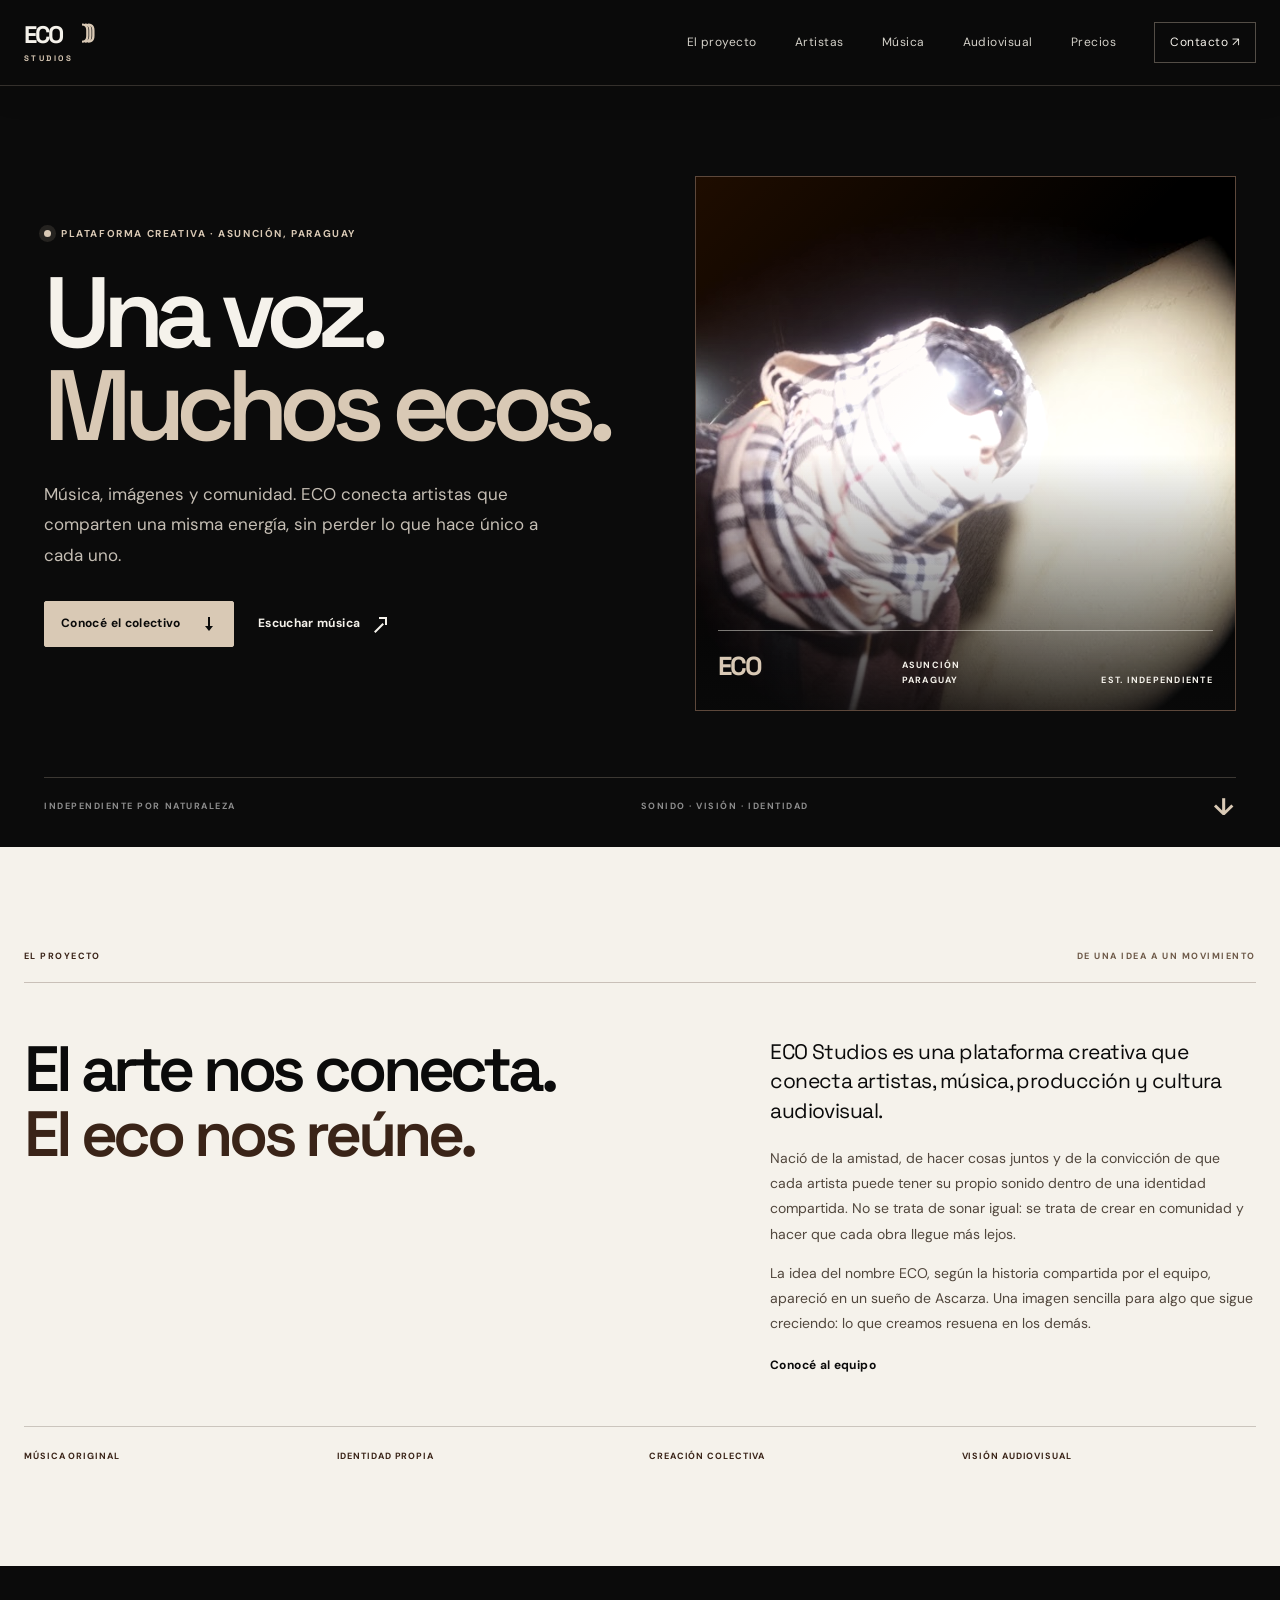
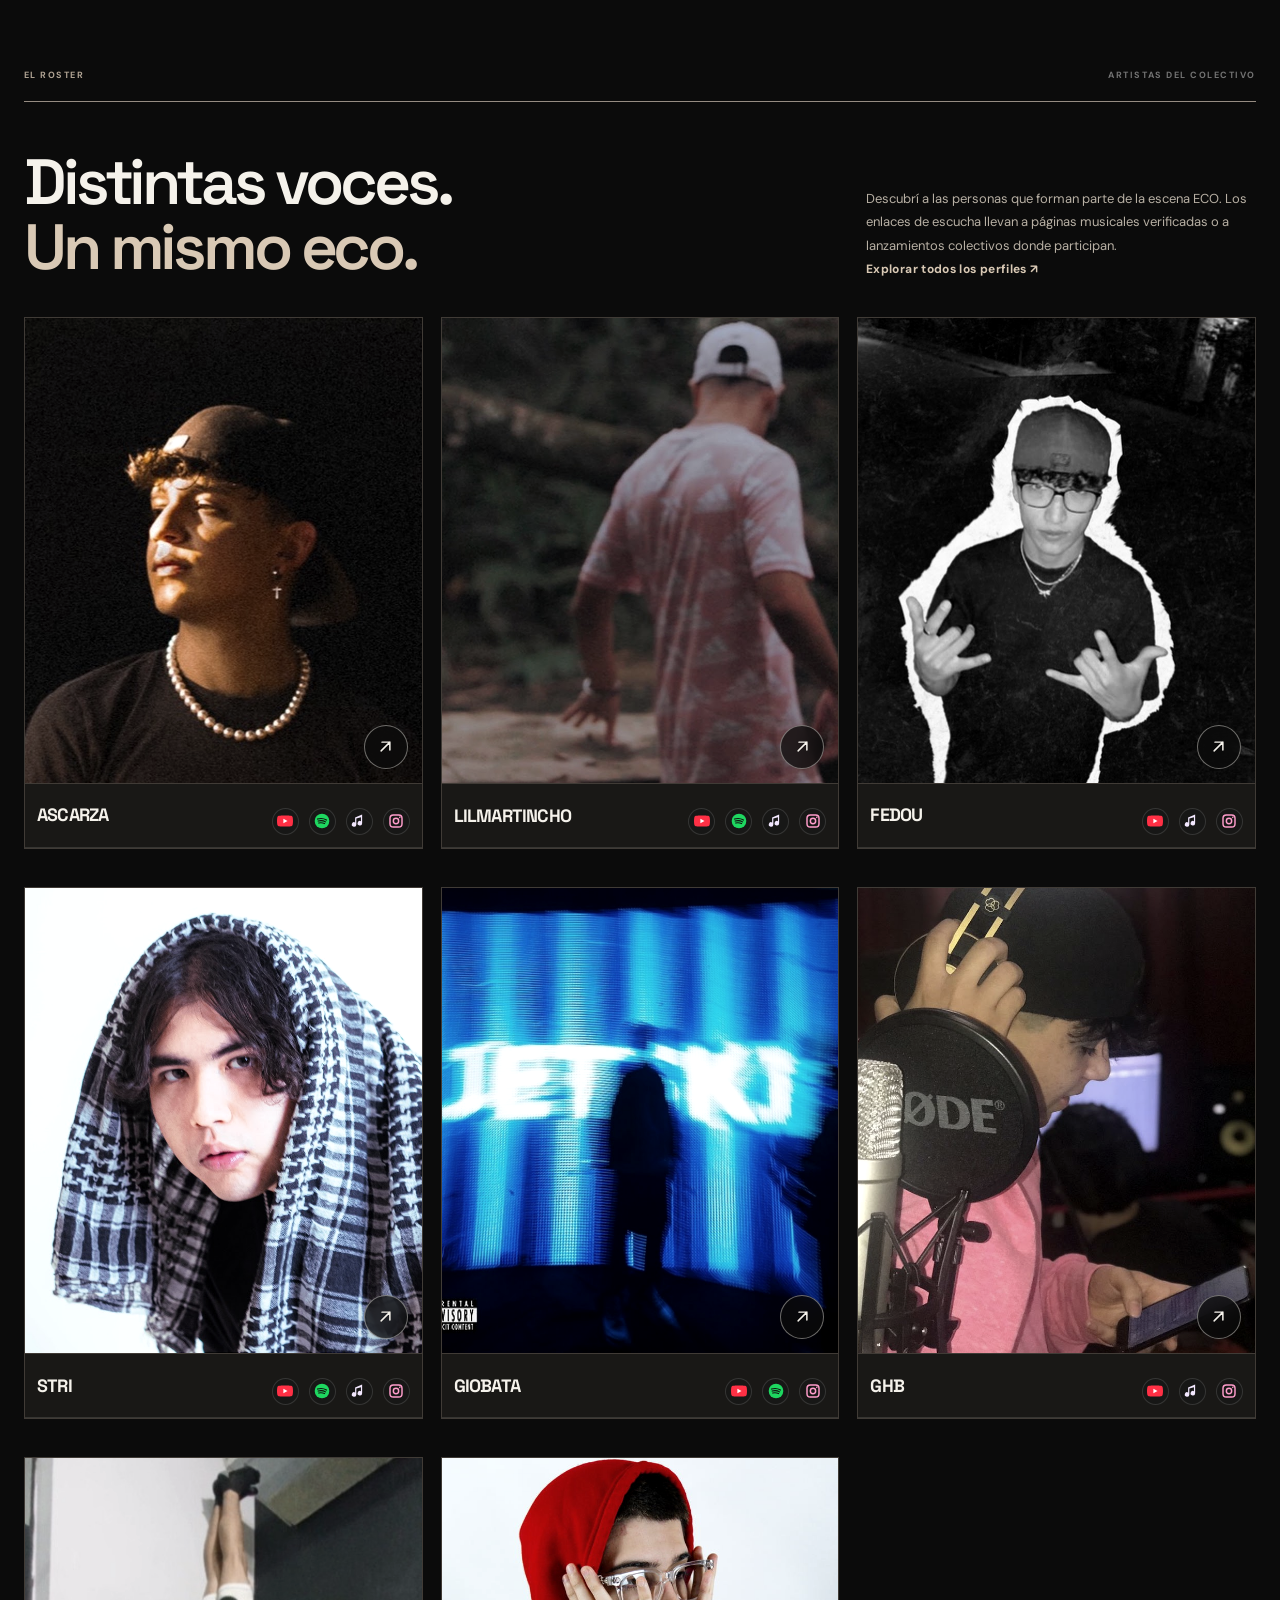
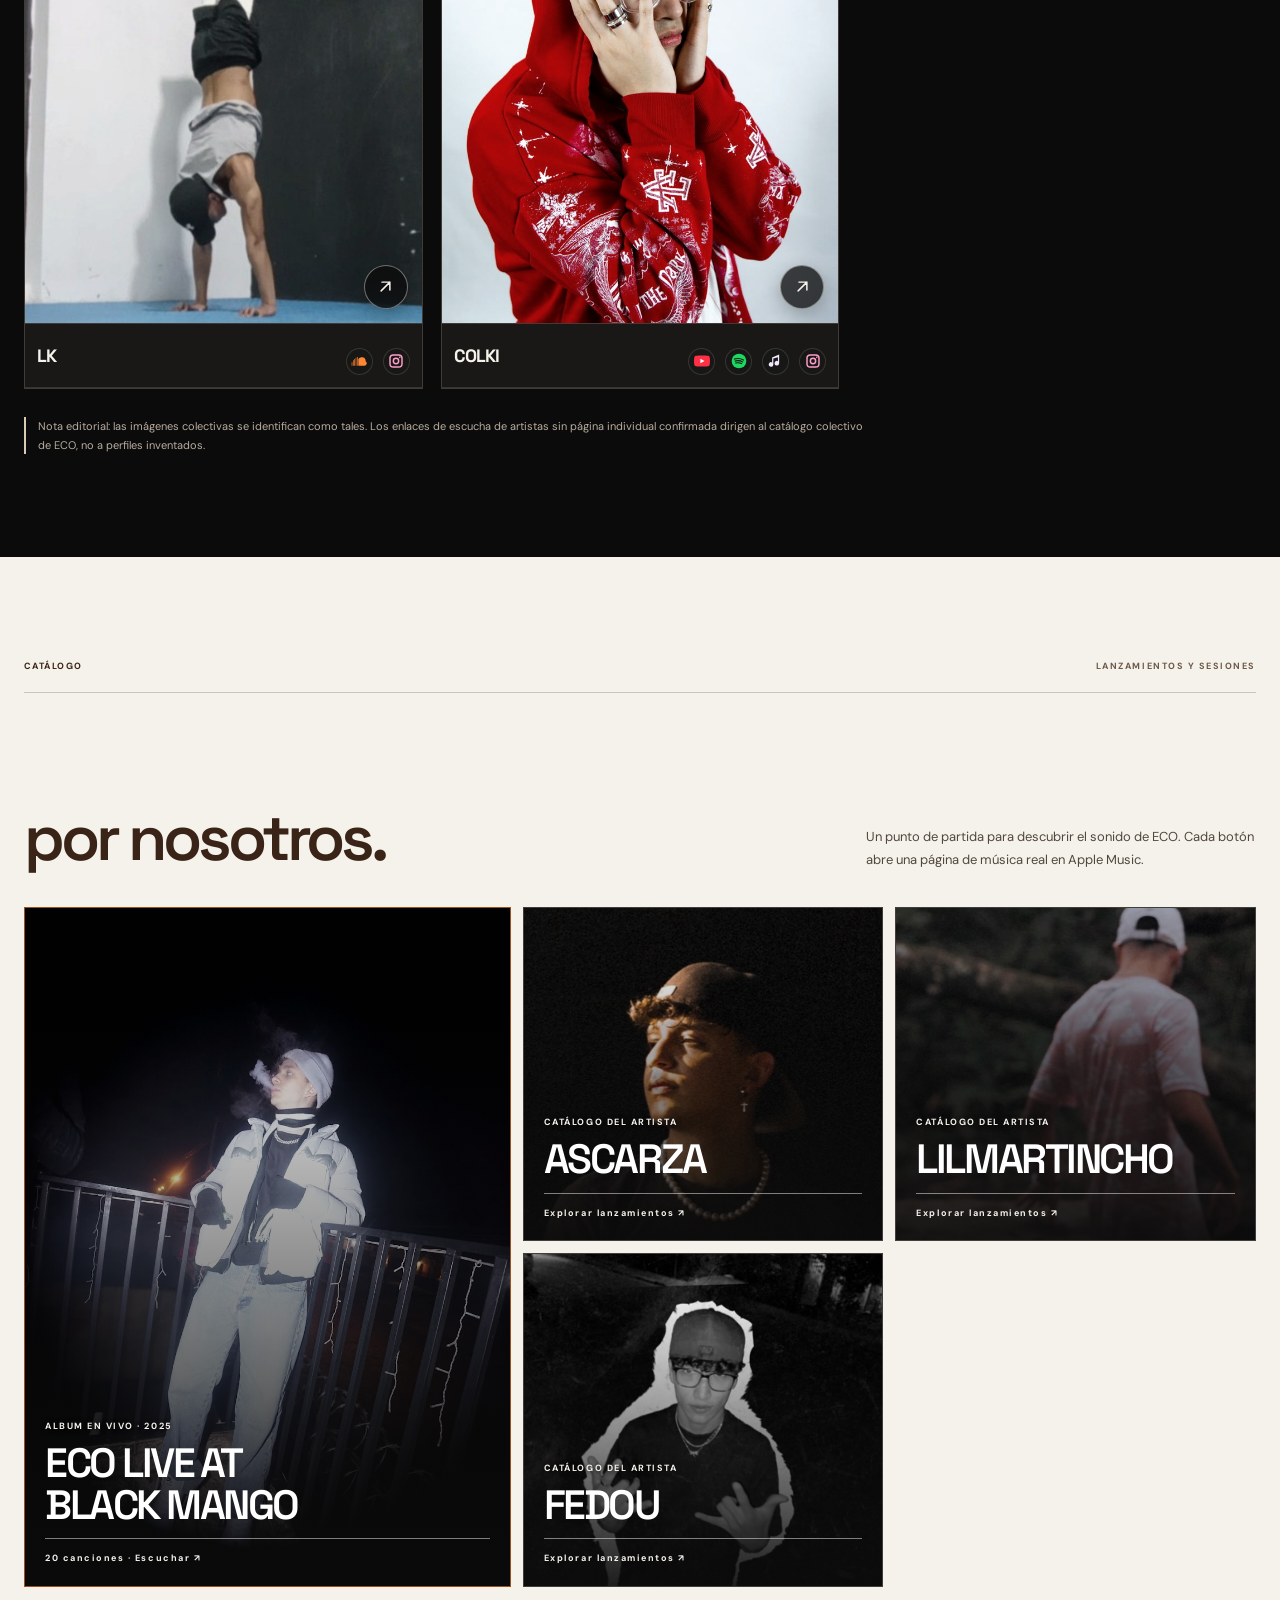
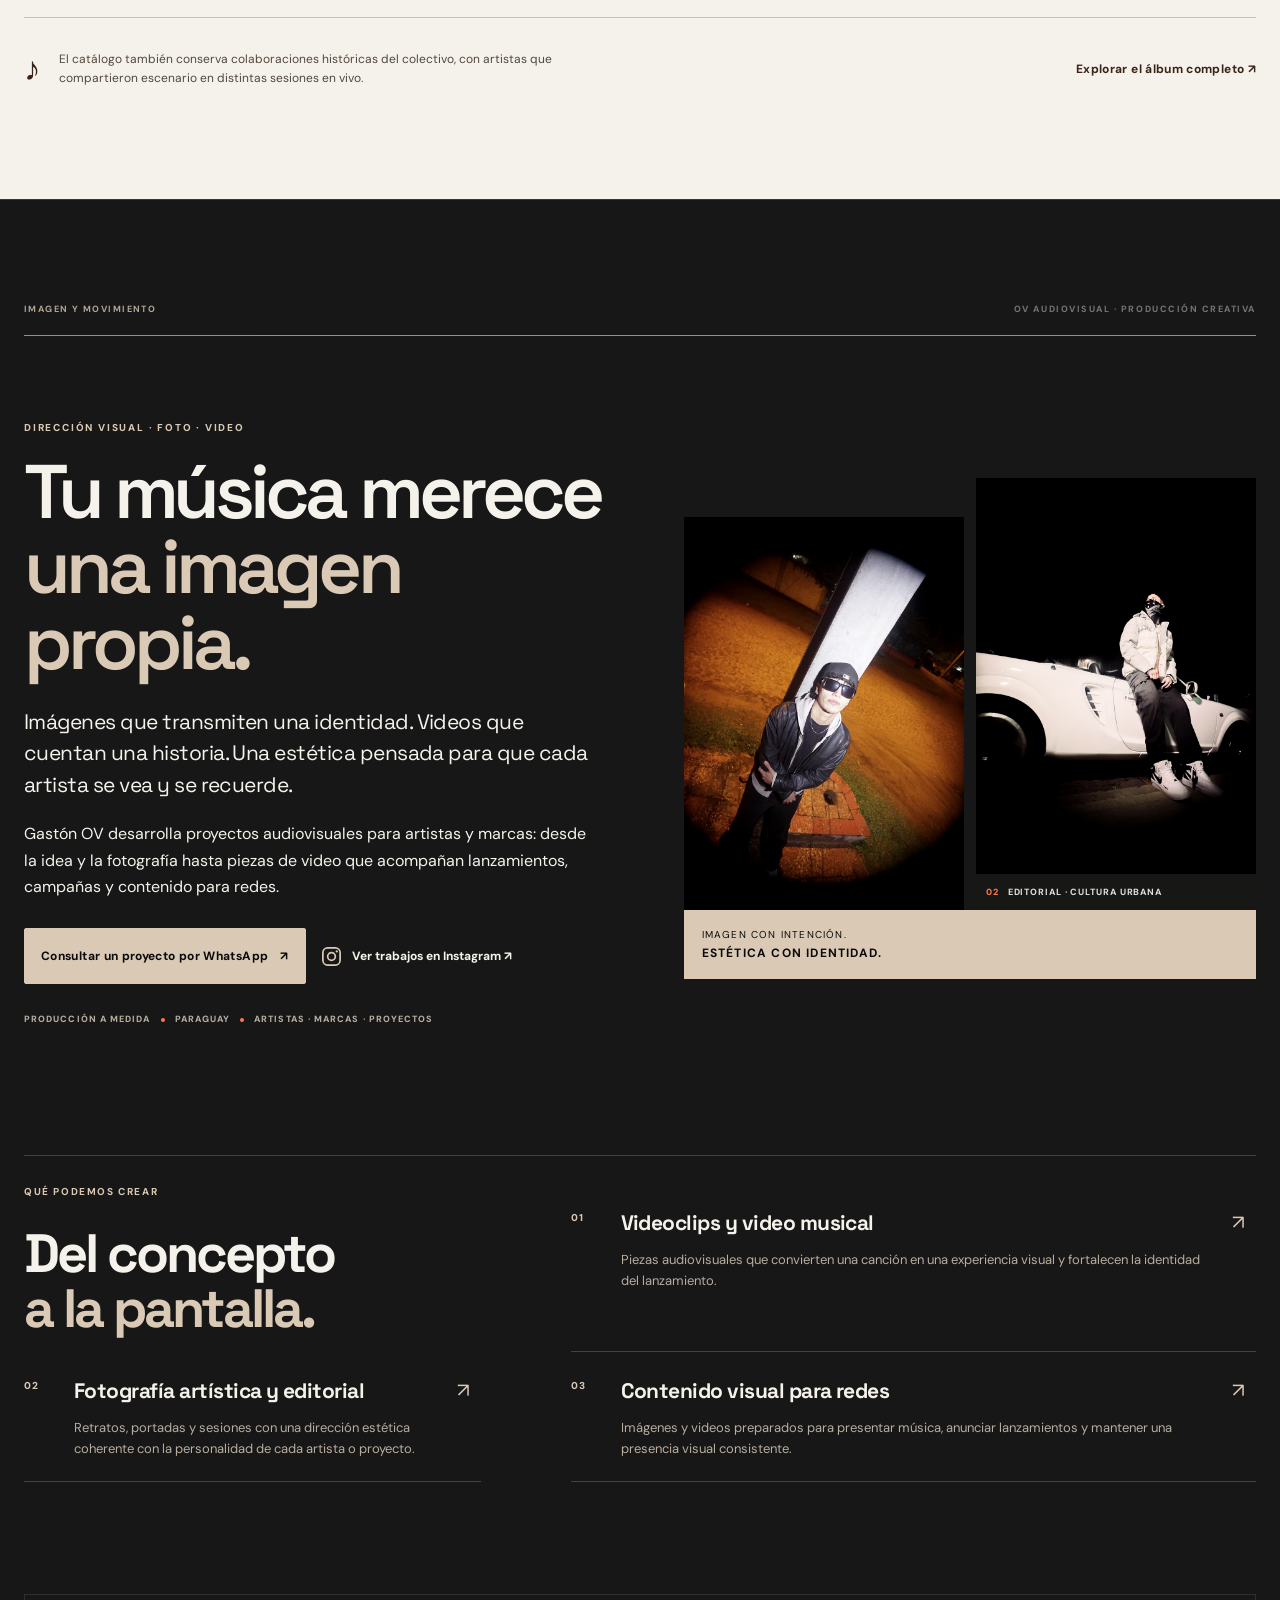
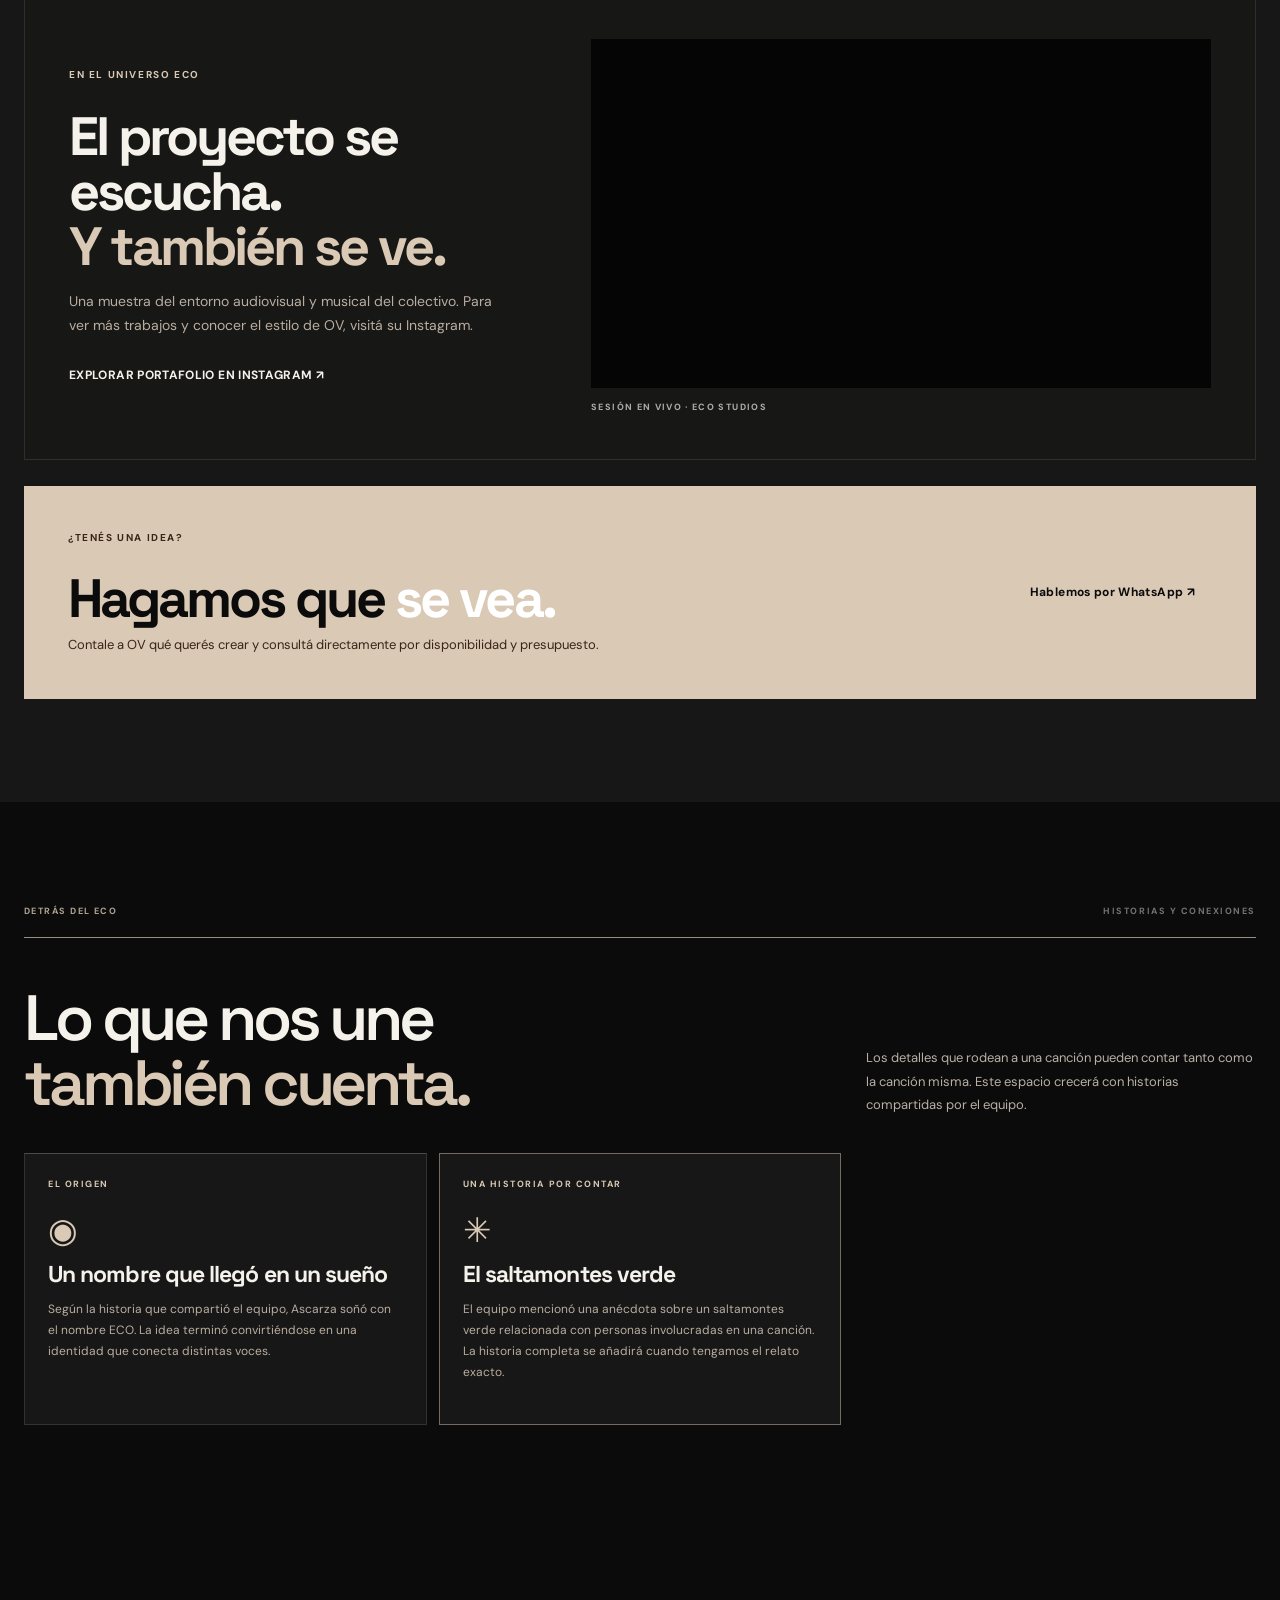
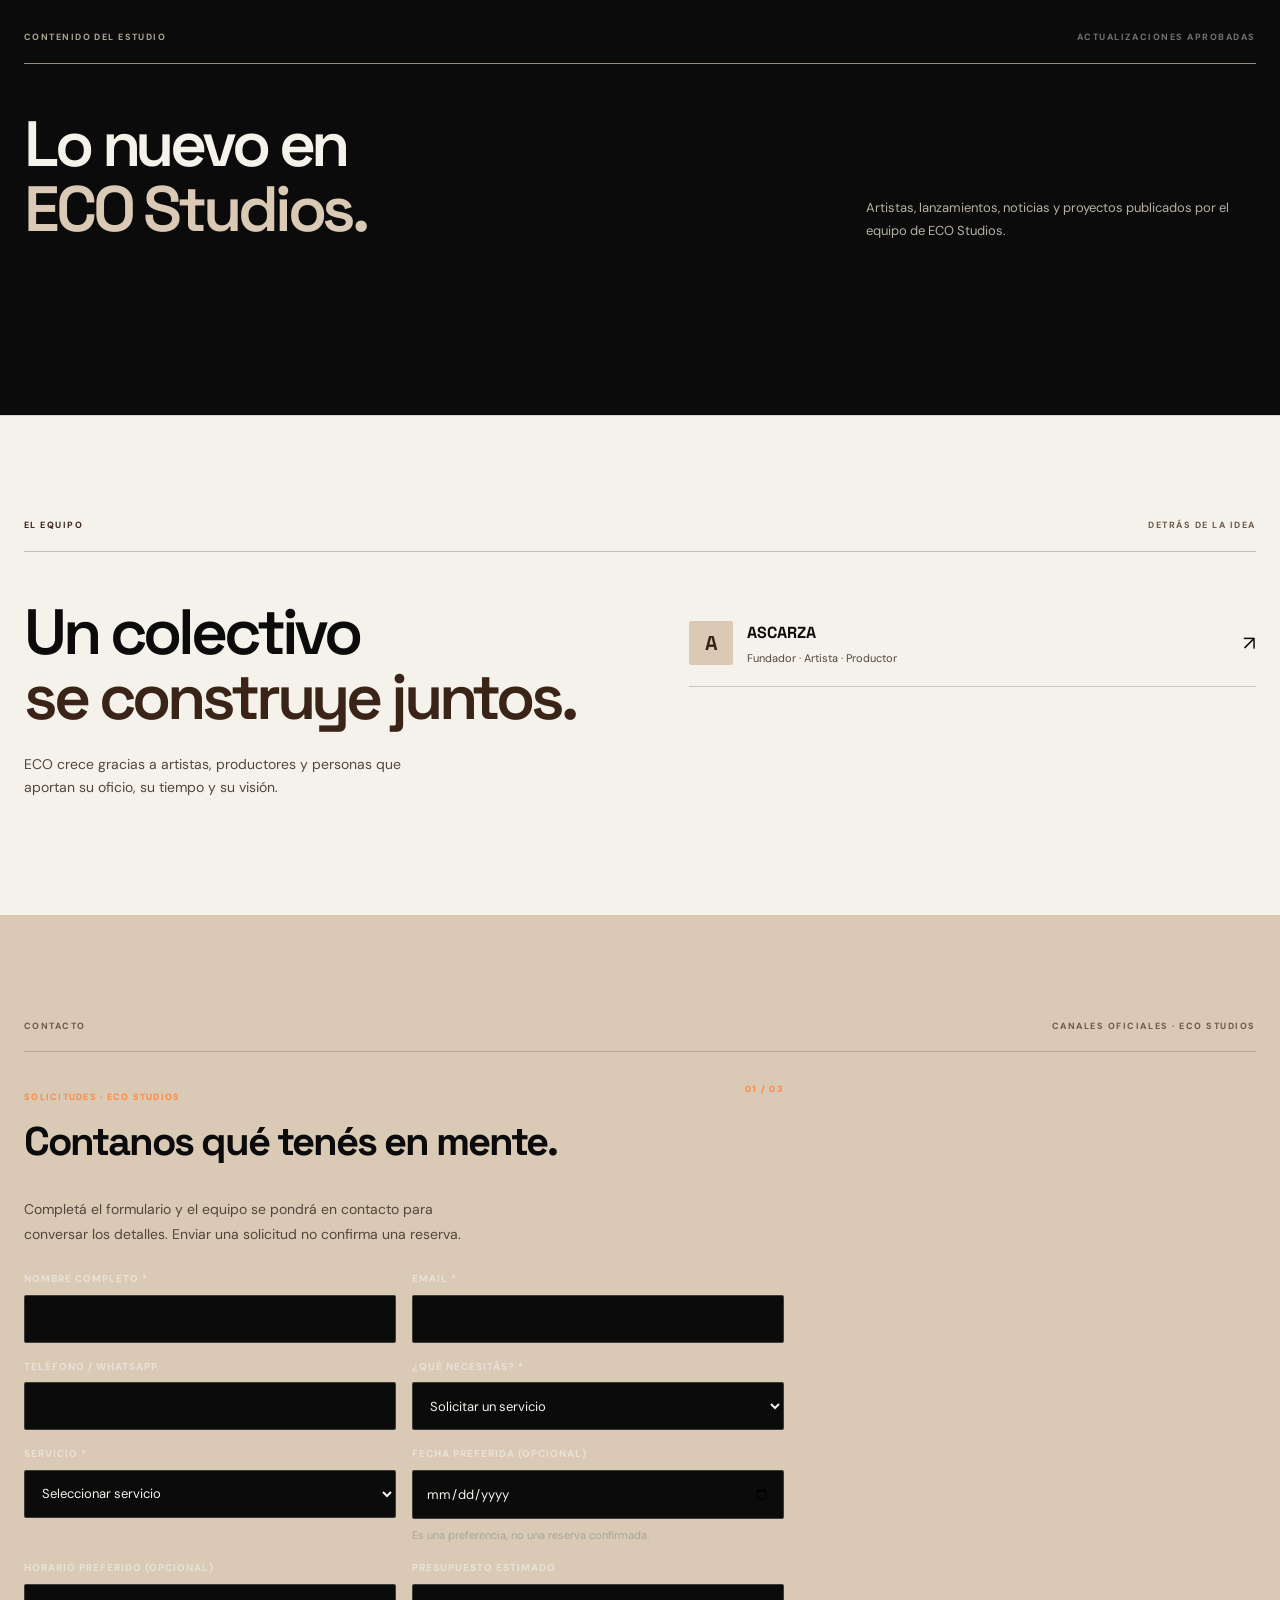
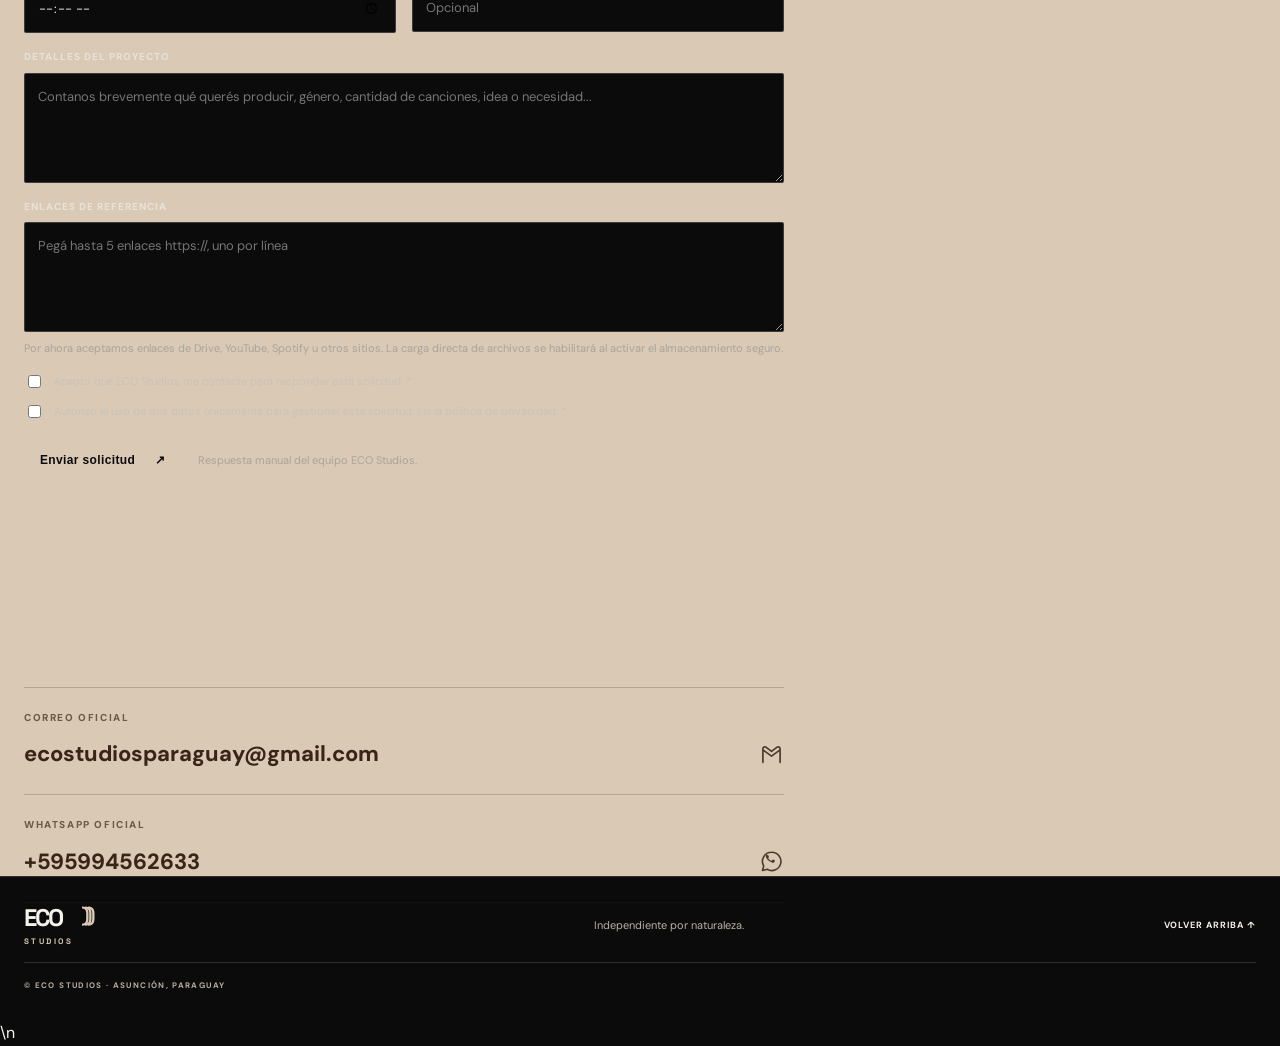
==== commit 2c02907d: "Improve ECO intake UX and link privacy notice" ====
--- a/index.html
+++ b/index.html
@@ -335,7 +335,7 @@
         <div class="intake-field"><label for="eco-budget">PRESUPUESTO ESTIMADO</label><input id="eco-budget" name="budget" maxlength="100" placeholder="Opcional"></div>
         <div class="intake-field full"><label for="eco-details">DETALLES DEL PROYECTO</label><textarea id="eco-details" name="details" maxlength="3000" placeholder="Contanos brevemente qué querés producir, género, cantidad de canciones, idea o necesidad..."></textarea></div>
         <div class="intake-field full"><label for="eco-refs">ENLACES DE REFERENCIA</label><textarea id="eco-refs" name="references" maxlength="2500" placeholder="Pegá hasta 5 enlaces https://, uno por línea"></textarea><span class="intake-help">Por ahora aceptamos enlaces de Drive, YouTube, Spotify u otros sitios. La carga directa de archivos se habilitará al activar el almacenamiento seguro.</span></div>
-        <div class="intake-consents"><label><input type="checkbox" name="consentContact" required><span>Acepto que ECO Studios me contacte para responder esta solicitud. *</span></label><label><input type="checkbox" name="consentData" required><span>Autorizo el uso de mis datos únicamente para gestionar esta solicitud, conforme a la política de privacidad. *</span></label></div>
+        <div class="intake-consents"><label><input type="checkbox" name="consentContact" required><span>Acepto que ECO Studios me contacte para responder esta solicitud. *</span></label><label><input type="checkbox" name="consentData" required><span>Autorizo el uso de mis datos únicamente para gestionar esta solicitud. Leí la <a href="privacidad.html" target="_blank" rel="noopener noreferrer">política de privacidad</a>. *</span></label></div>
         <div class="intake-submit"><button class="button button-orange" type="submit">Enviar solicitud <span aria-hidden="true">↗</span></button><span class="intake-help">Respuesta manual del equipo ECO Studios.</span></div>
         <p class="intake-feedback" id="eco-intake-feedback" role="status" aria-live="polite"></p>
       </form>
@@ -740,16 +740,31 @@
  const form=document.getElementById('eco-intake-form'); if(!form)return;
  const type=document.getElementById('eco-type'), wrap=document.getElementById('eco-service-wrap'), service=document.getElementById('eco-service');
  const feedback=document.getElementById('eco-intake-feedback'), success=document.getElementById('eco-intake-success');
+ const submit=form.querySelector('button[type="submit"]'), date=document.getElementById('eco-date');
  const API='https://eco-studios-intake-api.martingfilippi.workers.dev/api/requests';
+ function todayInAsuncion(){return new Intl.DateTimeFormat('en-CA',{timeZone:'America/Asuncion'}).format(new Date());}
  function toggle(){const isService=type.value==='service';wrap.hidden=!isService;service.required=isService;}
  type.addEventListener('change',toggle);toggle();
- const date=document.getElementById('eco-date');date.min=new Date().toISOString().slice(0,10);
+ date.min=todayInAsuncion();
+ function setBusy(busy){submit.disabled=busy;submit.setAttribute('aria-busy',String(busy));submit.textContent=busy?'Enviando…':'Enviar solicitud ↗';}
  form.addEventListener('submit',async function(e){
-  e.preventDefault();feedback.textContent='Enviando solicitud…';
-  const d=new FormData(form),refs=String(d.get('references')||'').split(/\n+/).map(x=>x.trim()).filter(Boolean).slice(0,5);
+  e.preventDefault();feedback.textContent='';success.hidden=true;
+  const d=new FormData(form),rawRefs=String(d.get('references')||'').split(/\n+/).map(x=>x.trim()).filter(Boolean);
+  if(rawRefs.length>5){feedback.textContent='Podés incluir un máximo de cinco enlaces.';return;}
+  const refs=[];
+  for(const value of rawRefs){try{const u=new URL(value);if(u.protocol!=='https:')throw new Error();refs.push(u.toString());}catch{feedback.textContent='Cada referencia debe ser un enlace HTTPS válido.';return;}}
   const payload={name:d.get('name'),email:d.get('email'),phone:d.get('phone'),requestType:d.get('requestType'),service:d.get('service'),preferredDate:d.get('preferredDate'),preferredTime:d.get('preferredTime'),budget:d.get('budget'),details:d.get('details'),references:refs,consentContact:d.get('consentContact')==='on',consentData:d.get('consentData')==='on'};
-  try{const response=await fetch(API,{method:'POST',headers:{'Content-Type':'application/json'},body:JSON.stringify(payload)});const result=await response.json();if(!response.ok)throw new Error(result.error||'No se pudo enviar la solicitud.');form.hidden=true;success.hidden=false;success.textContent='¡Gracias! Tu solicitud '+result.id+' fue recibida. ECO Studios se pondrá en contacto contigo. Si preferís, también podés escribirnos por WhatsApp.';feedback.textContent='';}
-  catch(err){feedback.textContent=err.message+' También podés escribirnos por WhatsApp.';}
+  setBusy(true);feedback.textContent='Enviando solicitud…';
+  try{
+   const response=await fetch(API,{method:'POST',headers:{'Content-Type':'application/json'},body:JSON.stringify(payload)});
+   const result=await response.json();
+   if(!response.ok)throw new Error(result.error||'No se pudo enviar la solicitud.');
+   form.hidden=true;success.hidden=false;success.replaceChildren();
+   const heading=document.createElement('strong');heading.textContent='¡Gracias! Recibimos tu solicitud.';success.appendChild(heading);
+   const message=document.createElement('p');message.textContent='Tu código de seguimiento es '+result.id+'. El envío no confirma una reserva; el equipo de ECO Studios revisará la información y se pondrá en contacto.';success.appendChild(message);
+   const whatsapp=document.createElement('a');whatsapp.href='https://wa.me/595994562633?text='+encodeURIComponent('Hola ECO Studios, envié la solicitud '+result.id+' desde la web.');whatsapp.target='_blank';whatsapp.rel='noopener noreferrer';whatsapp.textContent='Continuar por WhatsApp ↗';success.appendChild(whatsapp);
+   feedback.textContent='';
+  }catch(err){feedback.textContent=err.message+' También podés escribirnos por WhatsApp.';setBusy(false);}
  });
 })();
 </script>
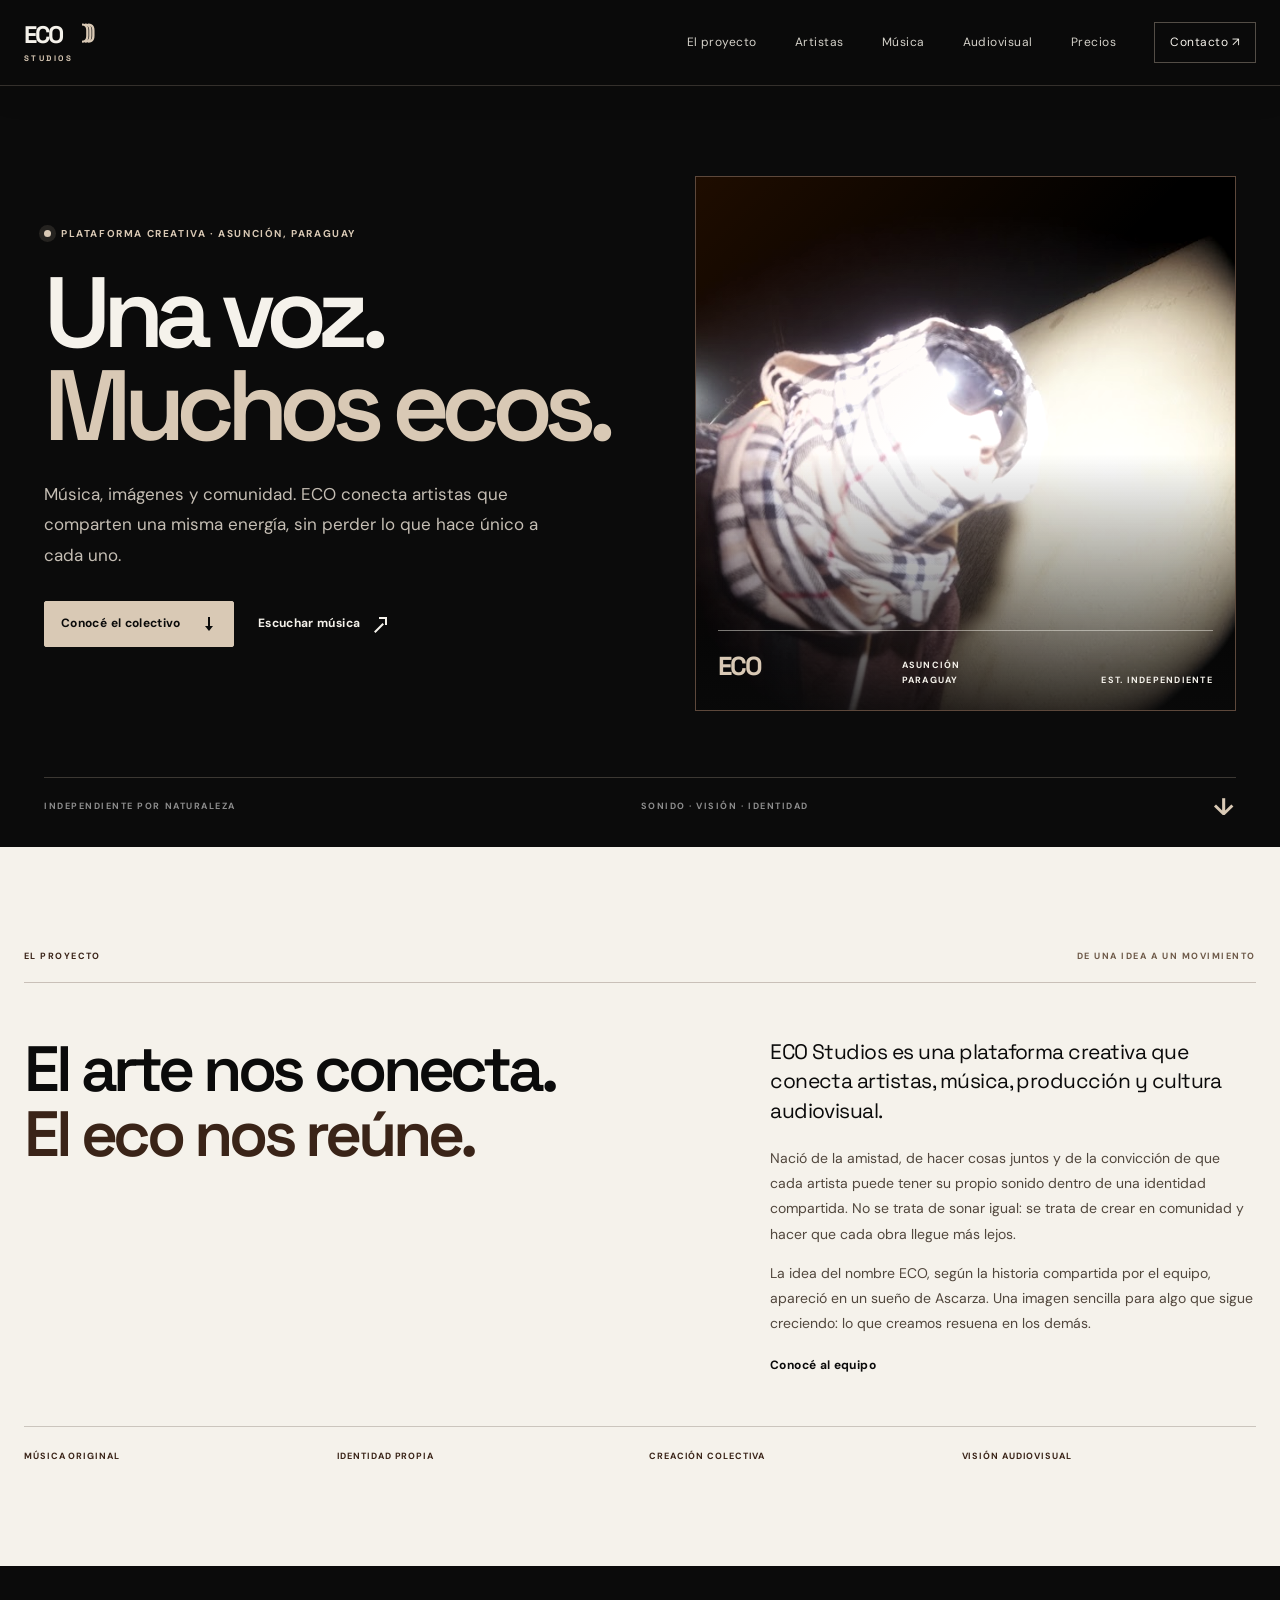
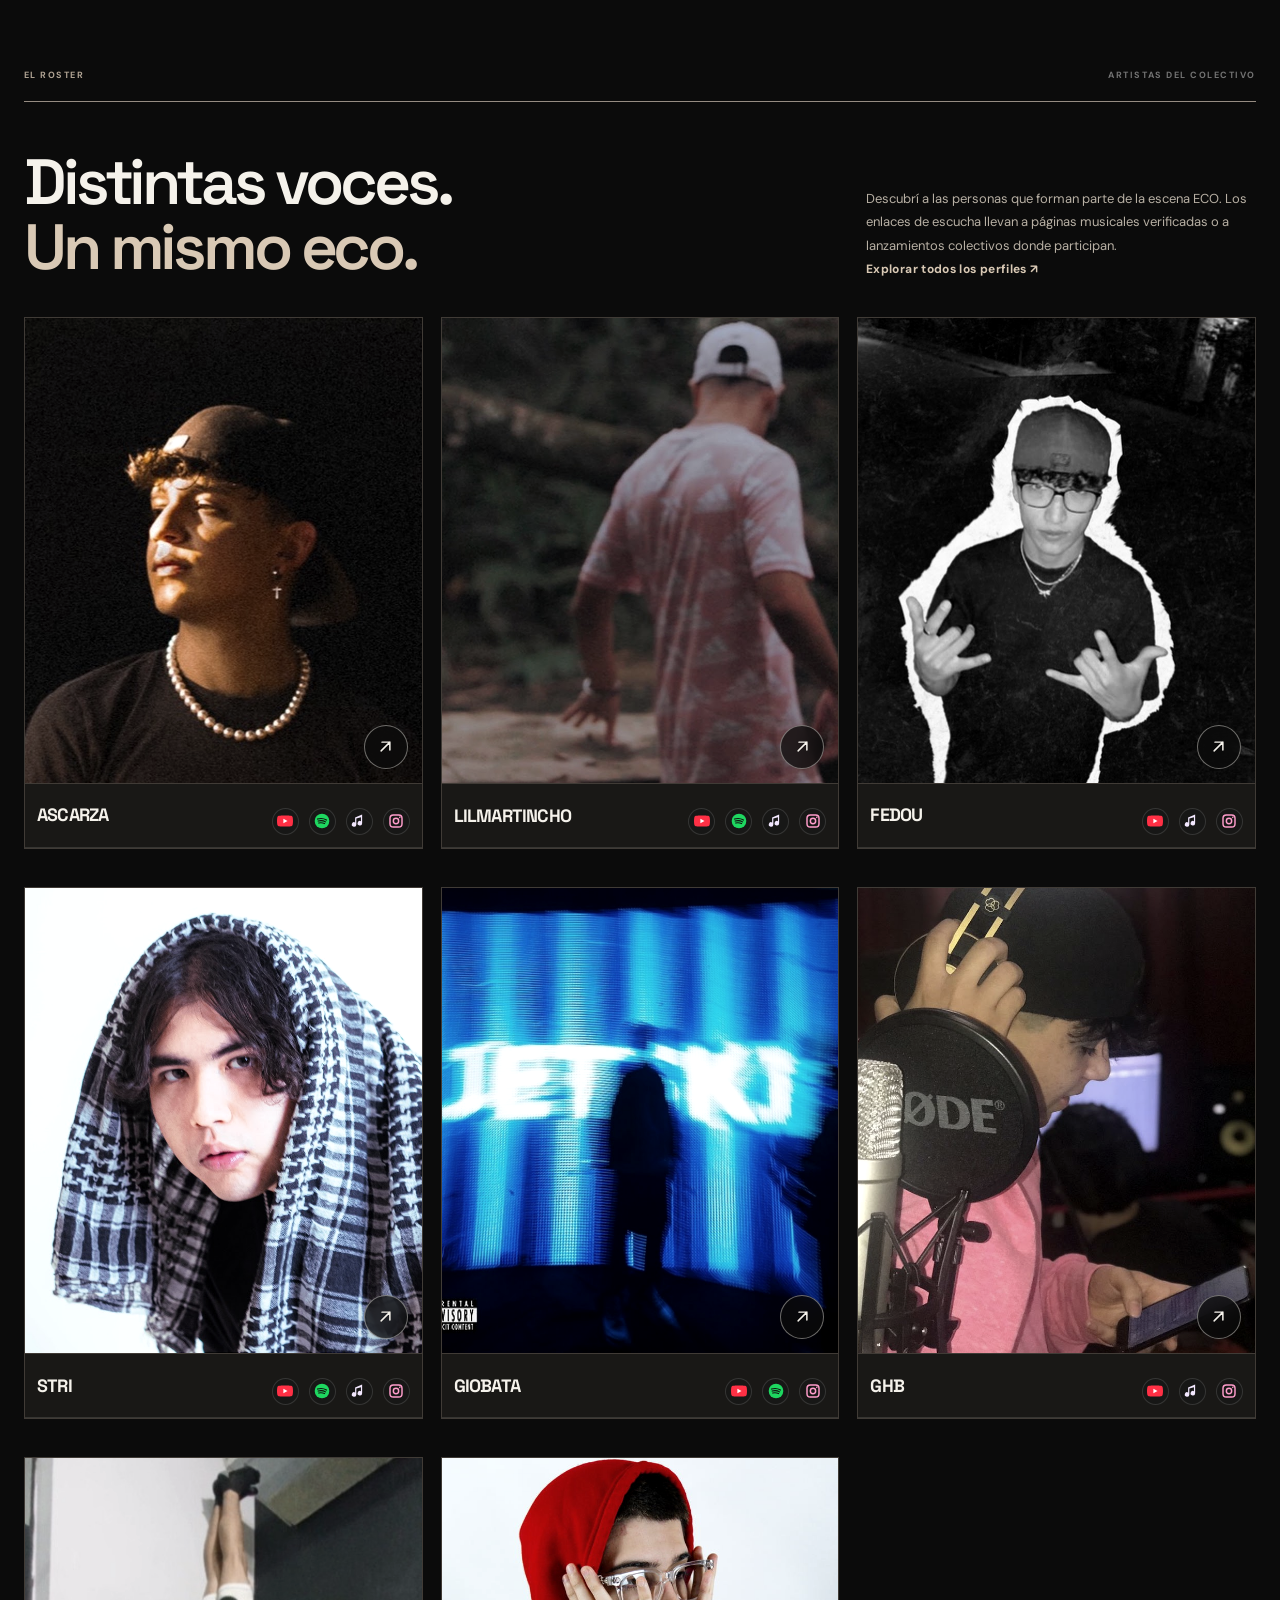
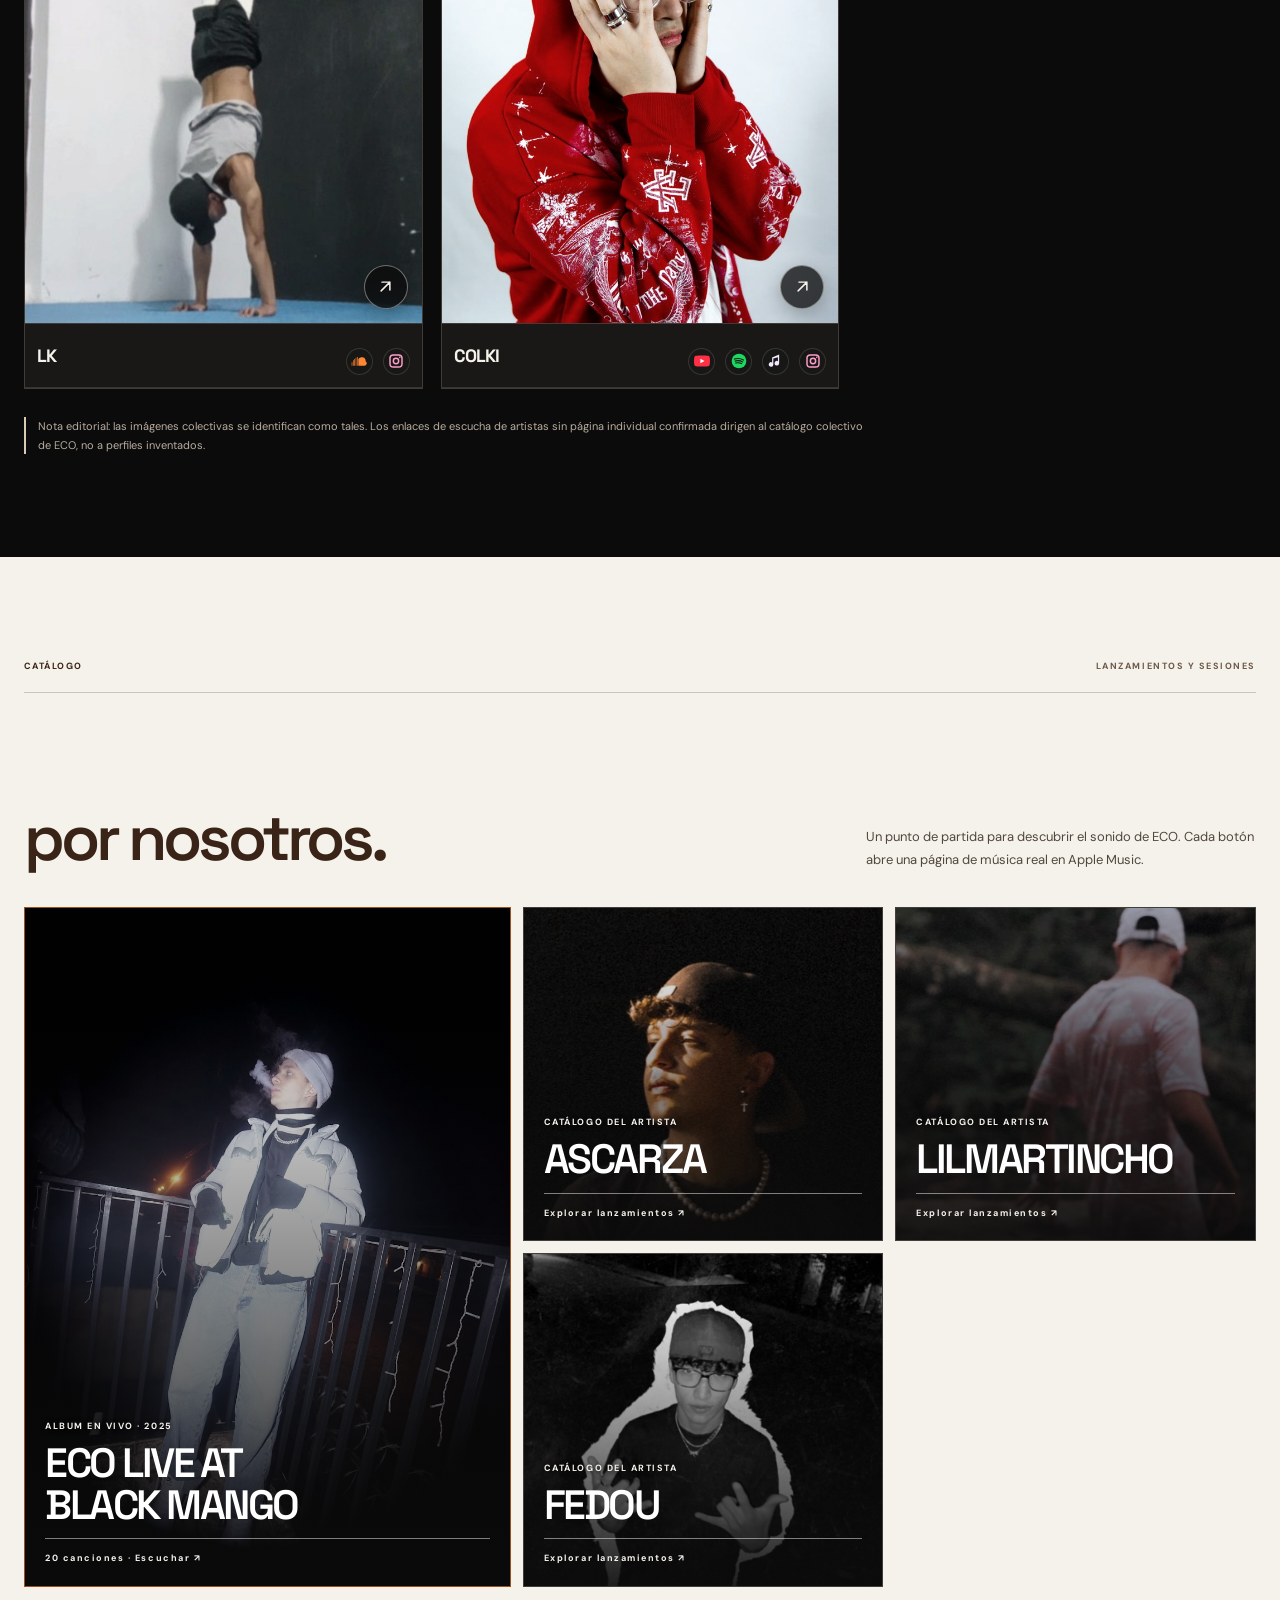
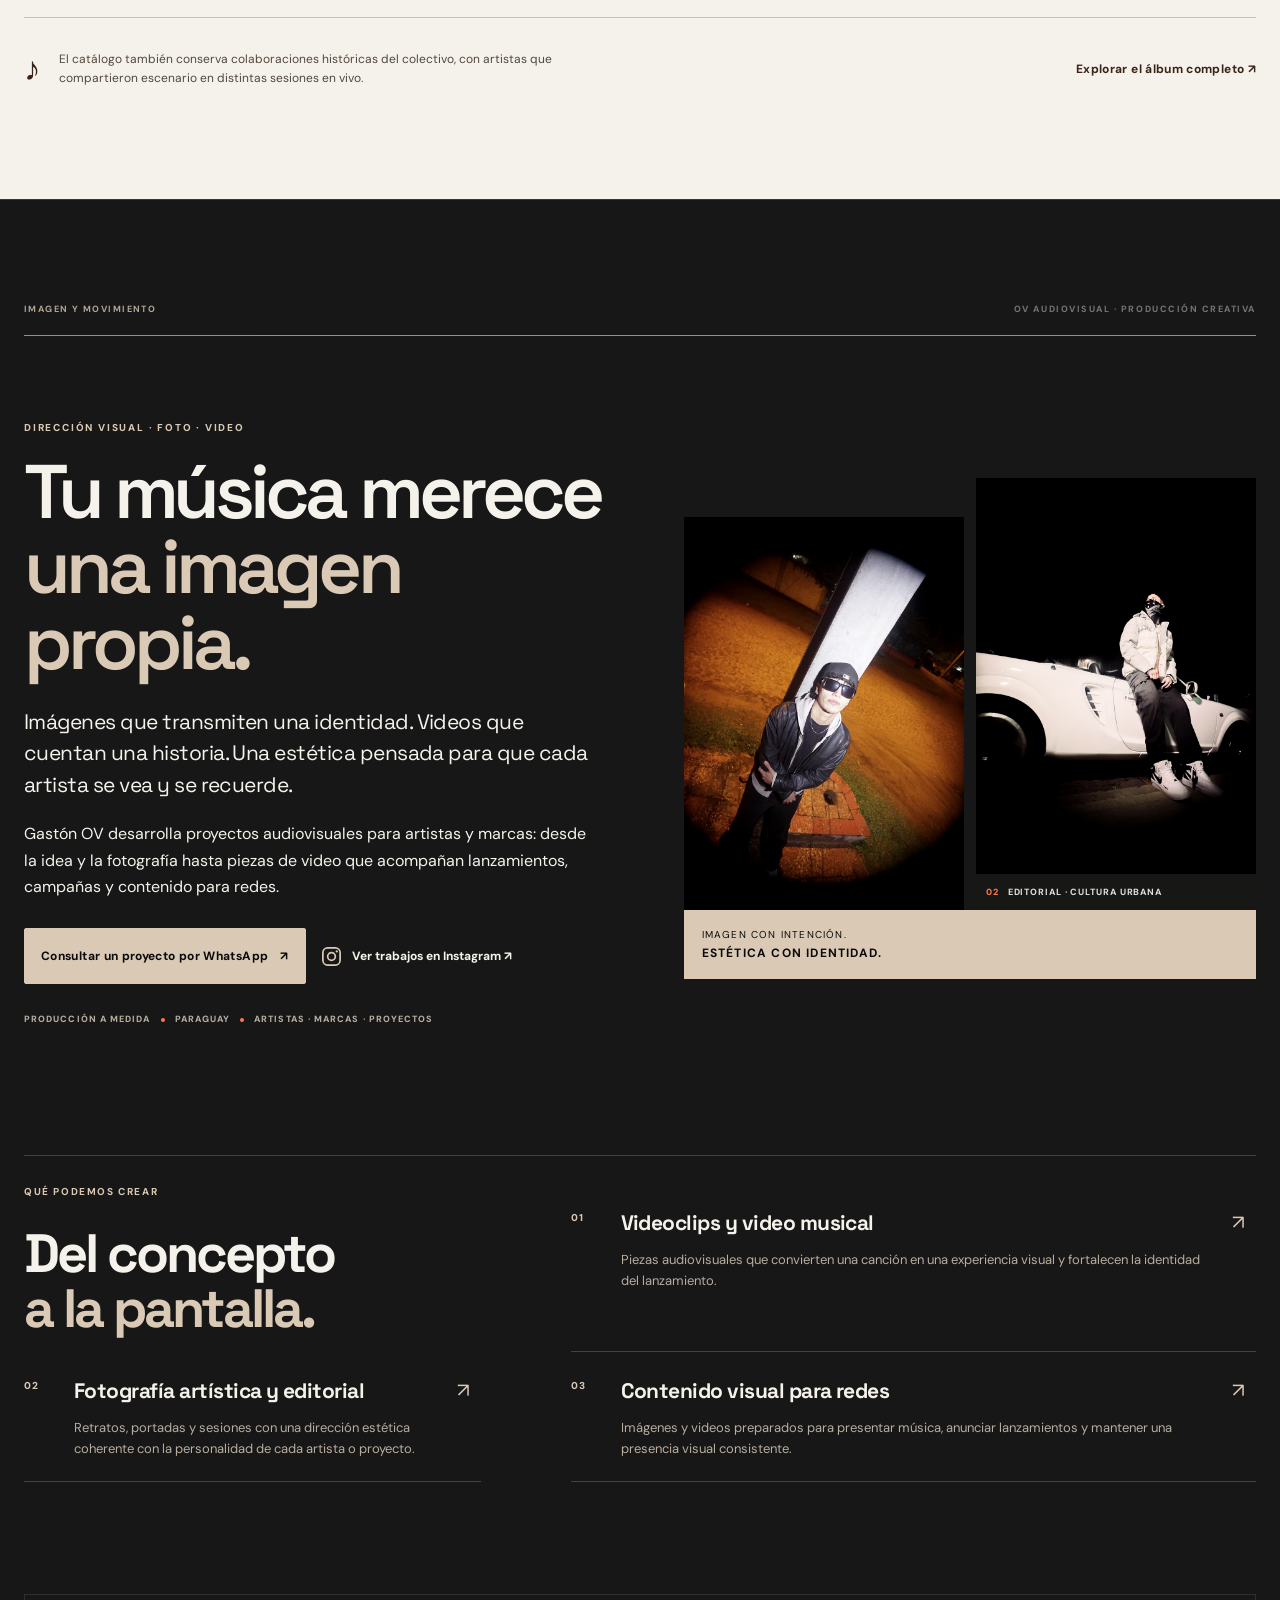
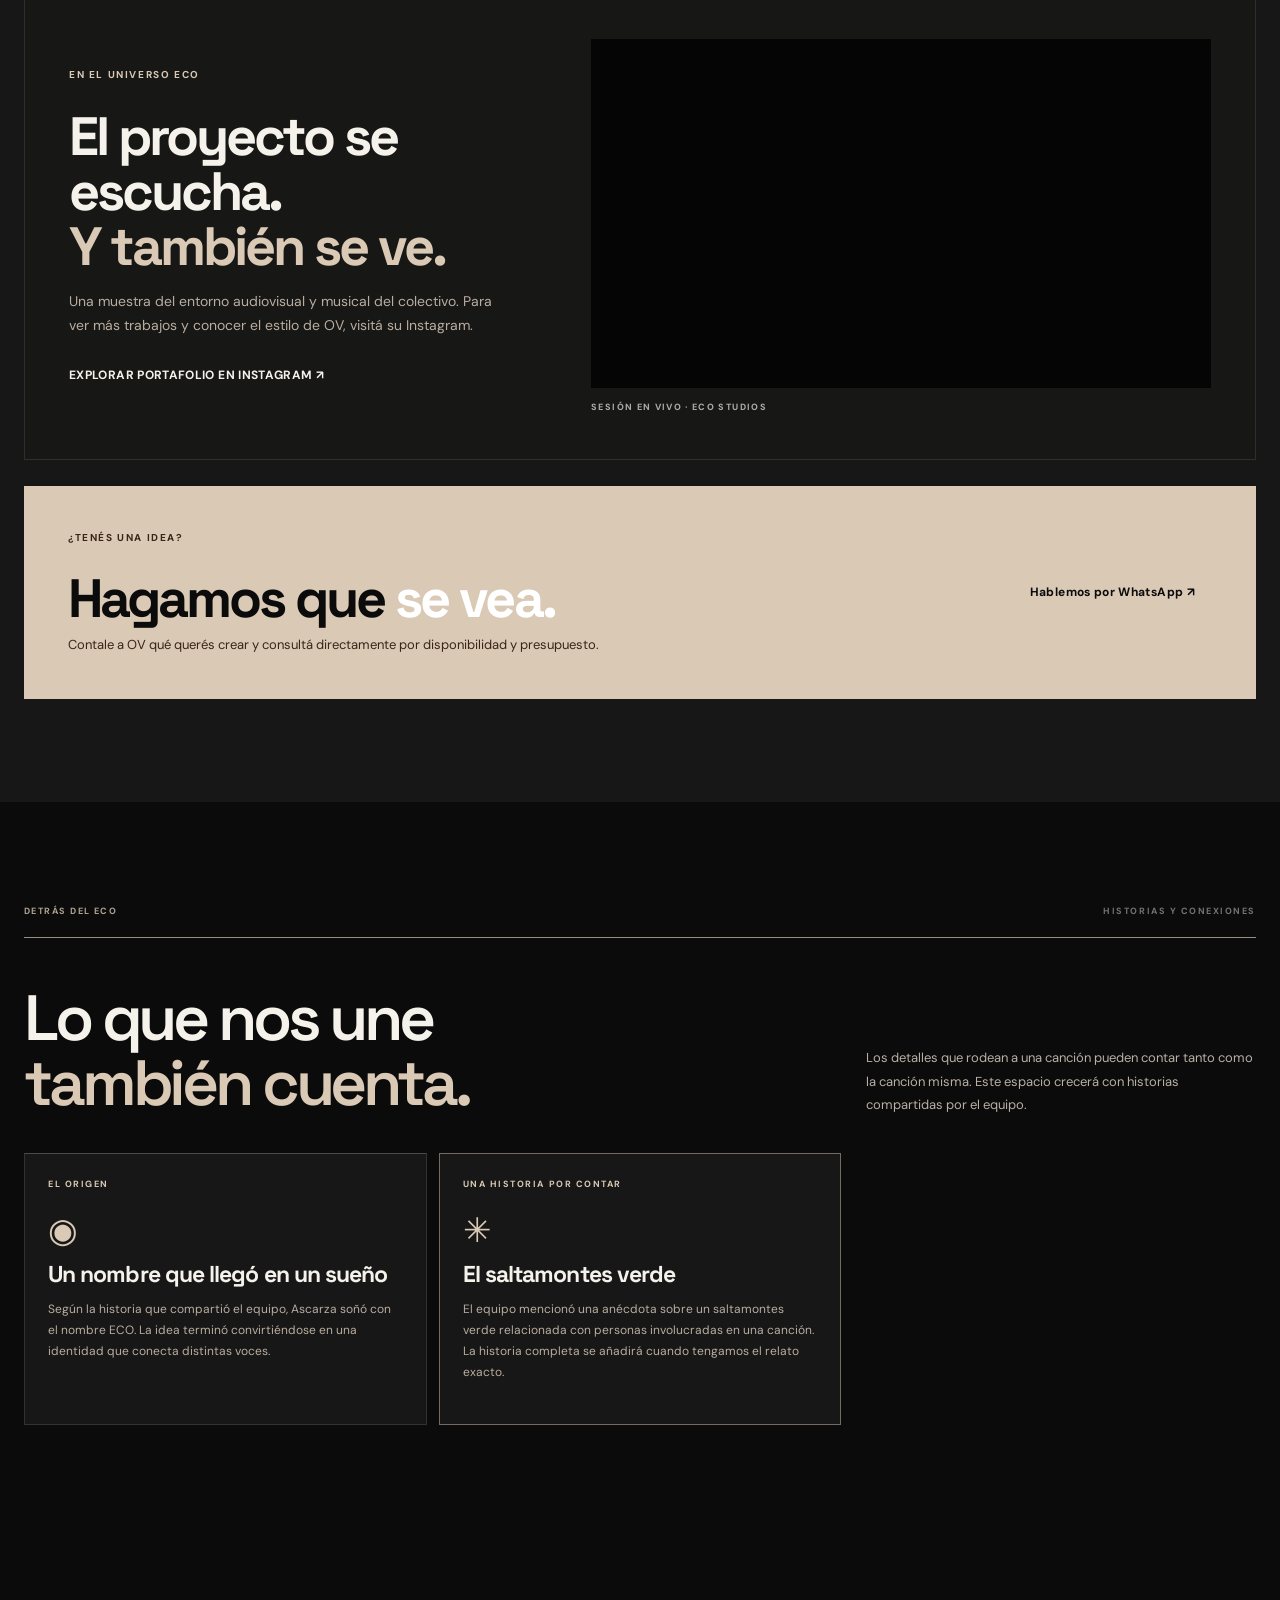
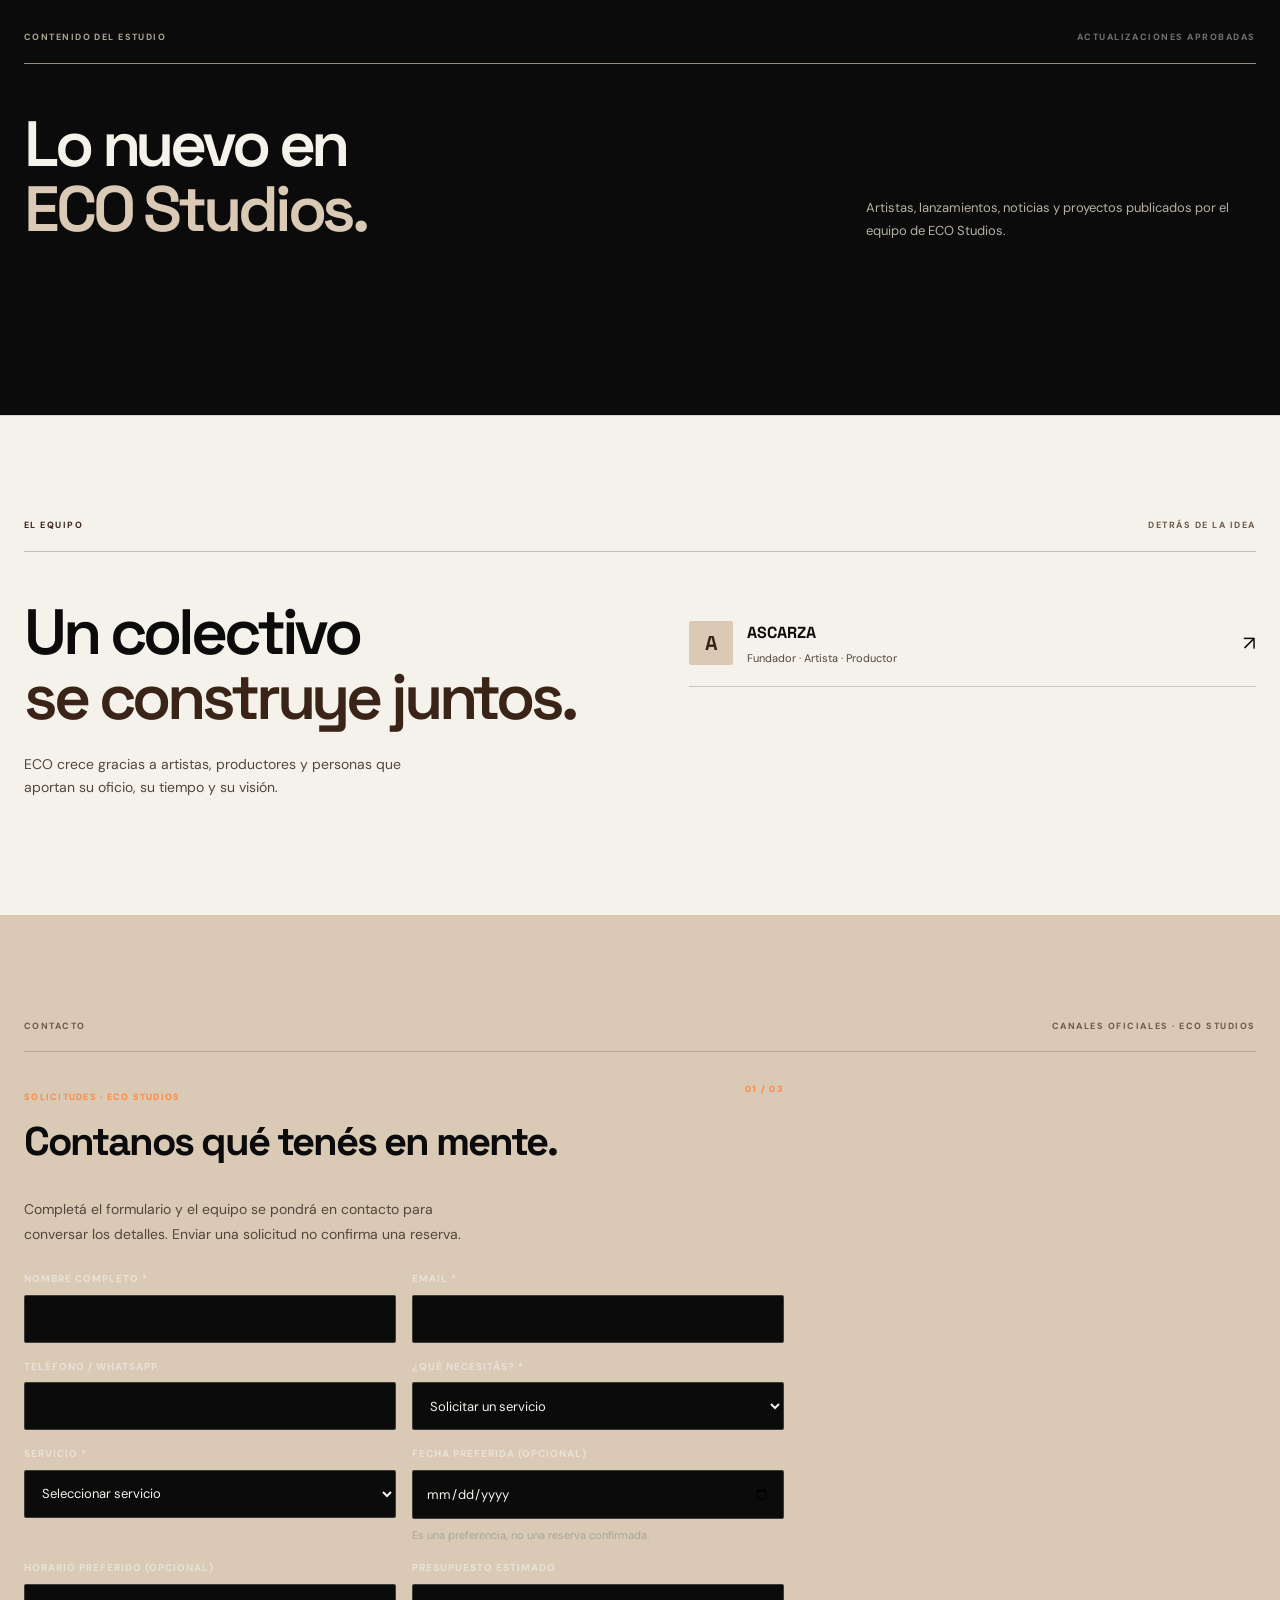
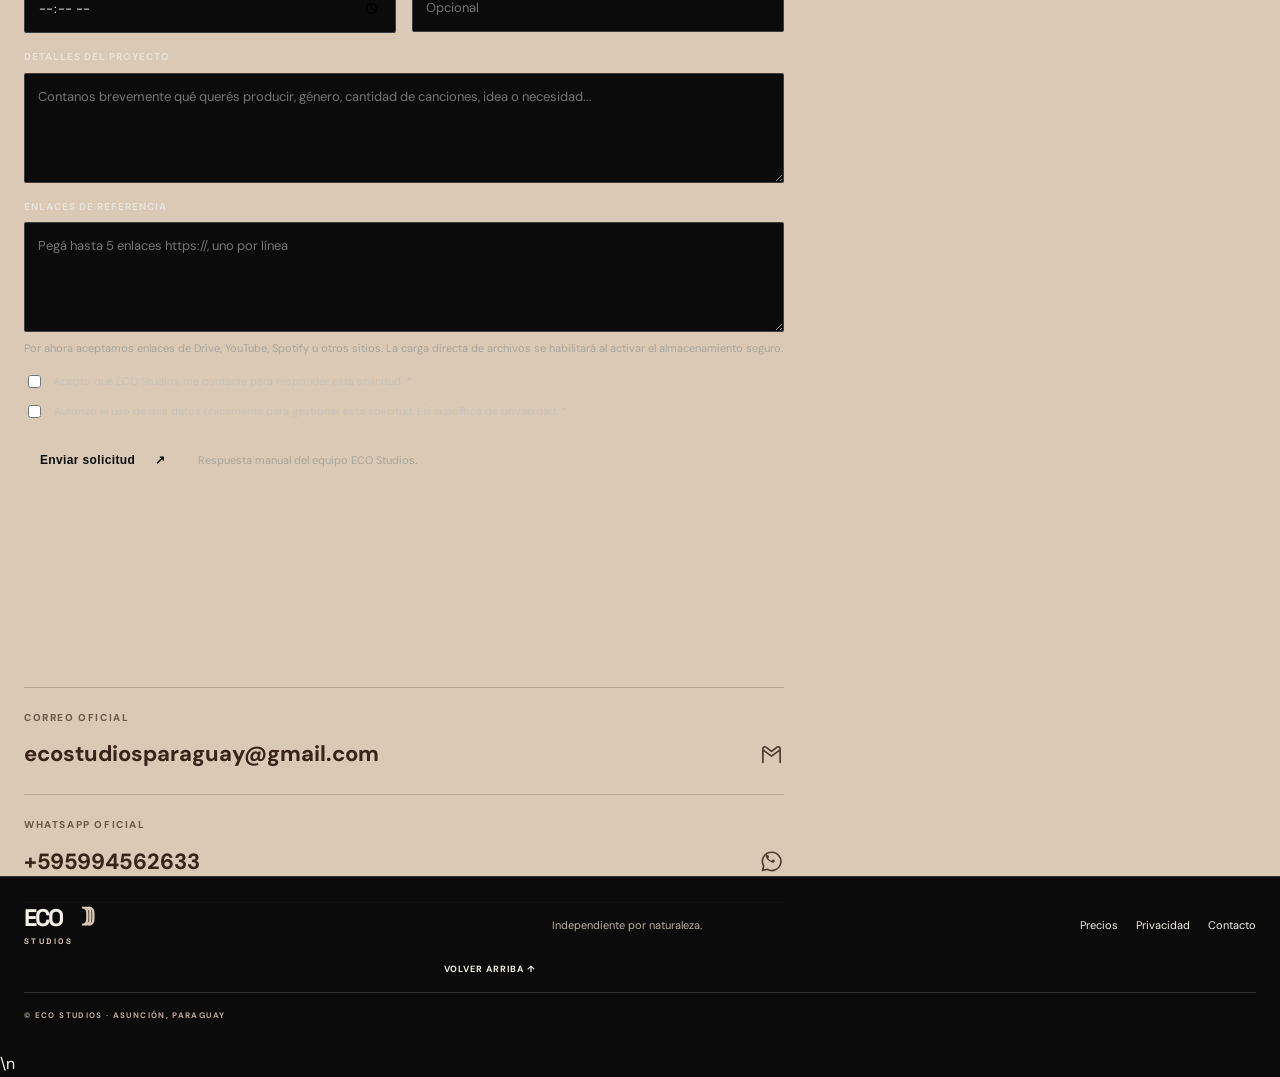
==== commit 643d1ea2: "Add clear footer navigation to pricing, privacy and contact" ====
--- a/index.html
+++ b/index.html
@@ -183,6 +183,8 @@
 .intake-feedback{grid-column:1/-1;min-height:22px;font-size:12px;color:#ffb17d}
 .intake-success{padding:18px;border:1px solid rgba(255,106,0,.45);background:rgba(255,106,0,.08);color:#f5f2eb}
 @media(max-width:640px){.intake-form{grid-template-columns:1fr}.intake-field.full,.intake-consents,.intake-submit,.intake-feedback{grid-column:1}.intake-heading{flex-direction:column}.intake-tag{white-space:normal}}
+.footer-links{display:flex;gap:18px;flex-wrap:wrap}.footer-links a{color:inherit;text-decoration:none;font-size:11px}.footer-links a:hover{color:#ff6a00}
+@media(max-width:640px){.footer-links{gap:14px}}
 \n</style>
 </head>
 <body>
@@ -359,7 +361,7 @@
   </div>
 </section>
 </main>
-<footer class="site-footer"><a class="brand" href="#inicio"><span class="brand-mark">E</span><span class="brand-words">ECO<span>STUDIOS</span></span></a><p>Independiente por naturaleza.</p><a href="#inicio" class="back-top">VOLVER ARRIBA ↑</a><span class="copyright">© ECO STUDIOS · ASUNCIÓN, PARAGUAY</span></footer>
+<footer class="site-footer"><a class="brand" href="#inicio"><span class="brand-mark">E</span><span class="brand-words">ECO<span>STUDIOS</span></span></a><p>Independiente por naturaleza.</p><nav class="footer-links" aria-label="Enlaces del sitio"><a href="precios.html">Precios</a><a href="privacidad.html">Privacidad</a><a href="mailto:ecostudiosparaguay@gmail.com">Contacto</a></nav><a href="#inicio" class="back-top">VOLVER ARRIBA ↑</a><span class="copyright">© ECO STUDIOS · ASUNCIÓN, PARAGUAY</span></footer>
 </div>
 <script>
 (function(){
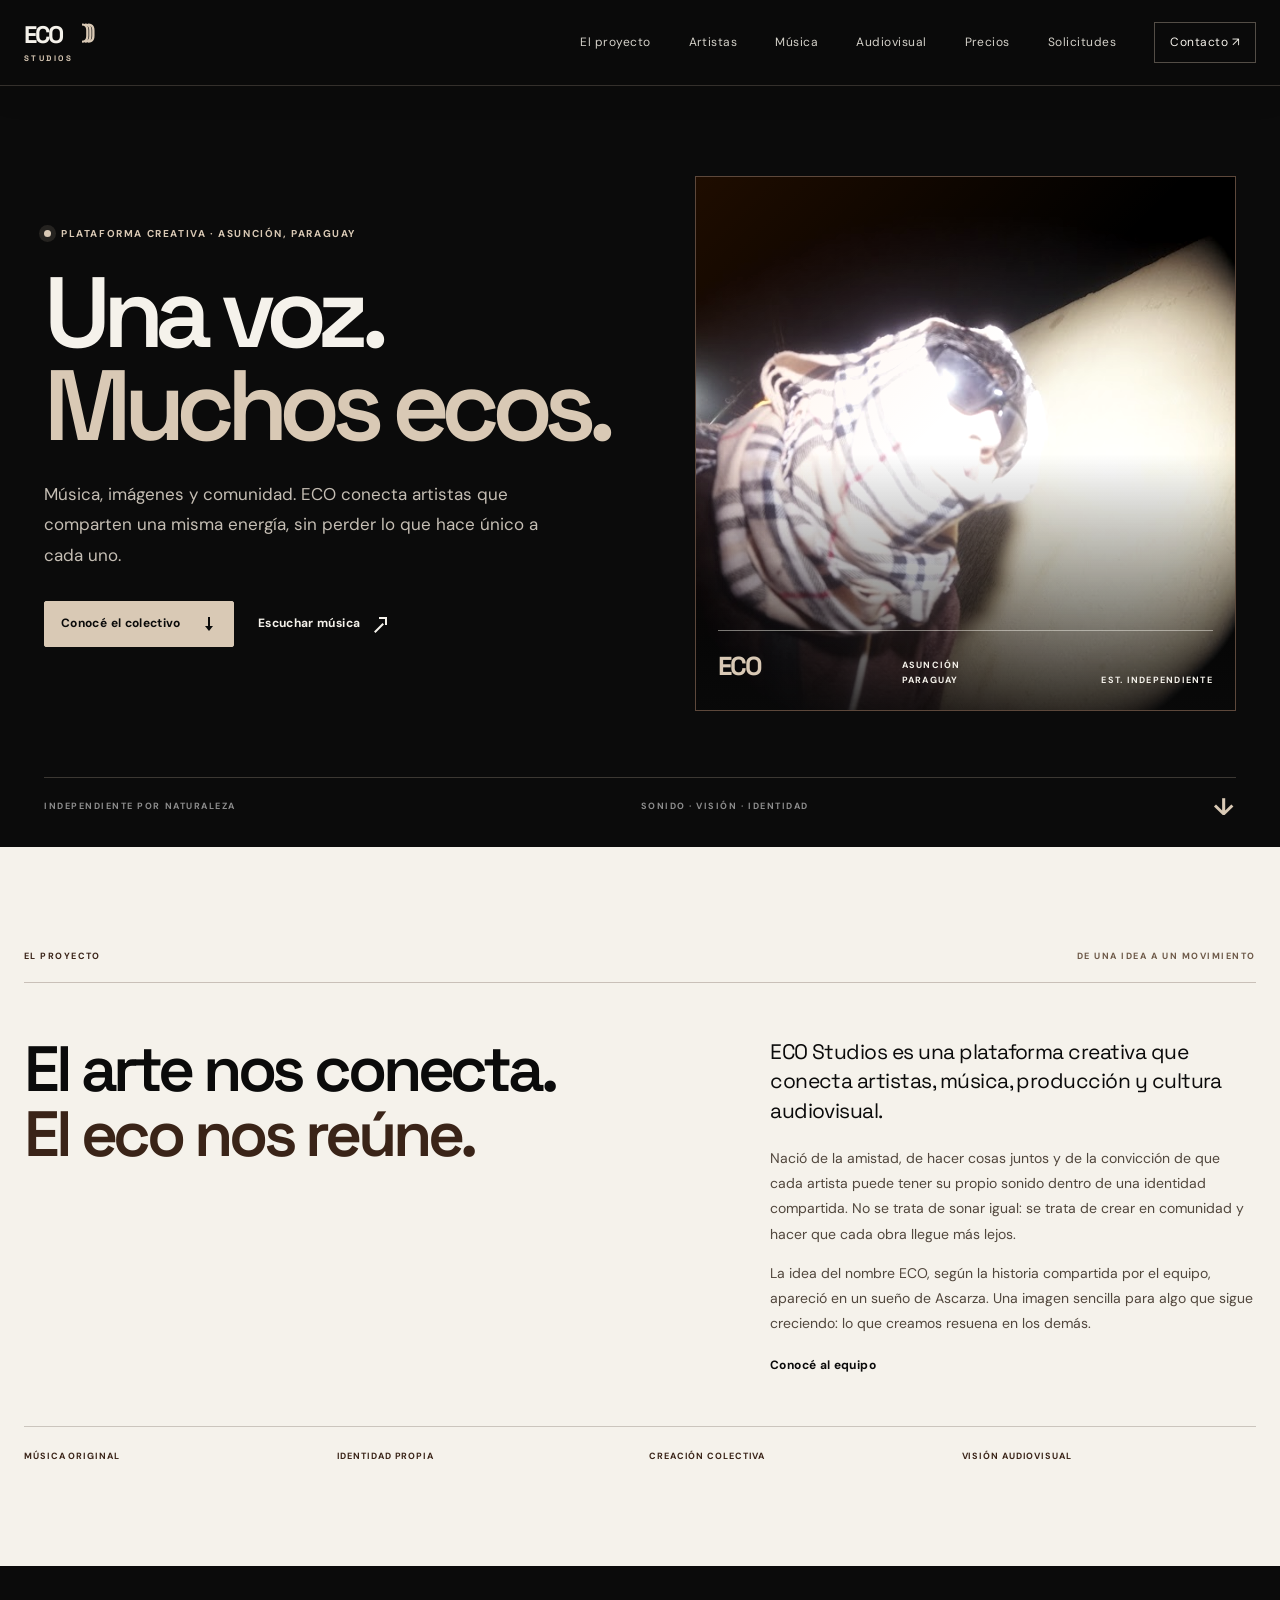
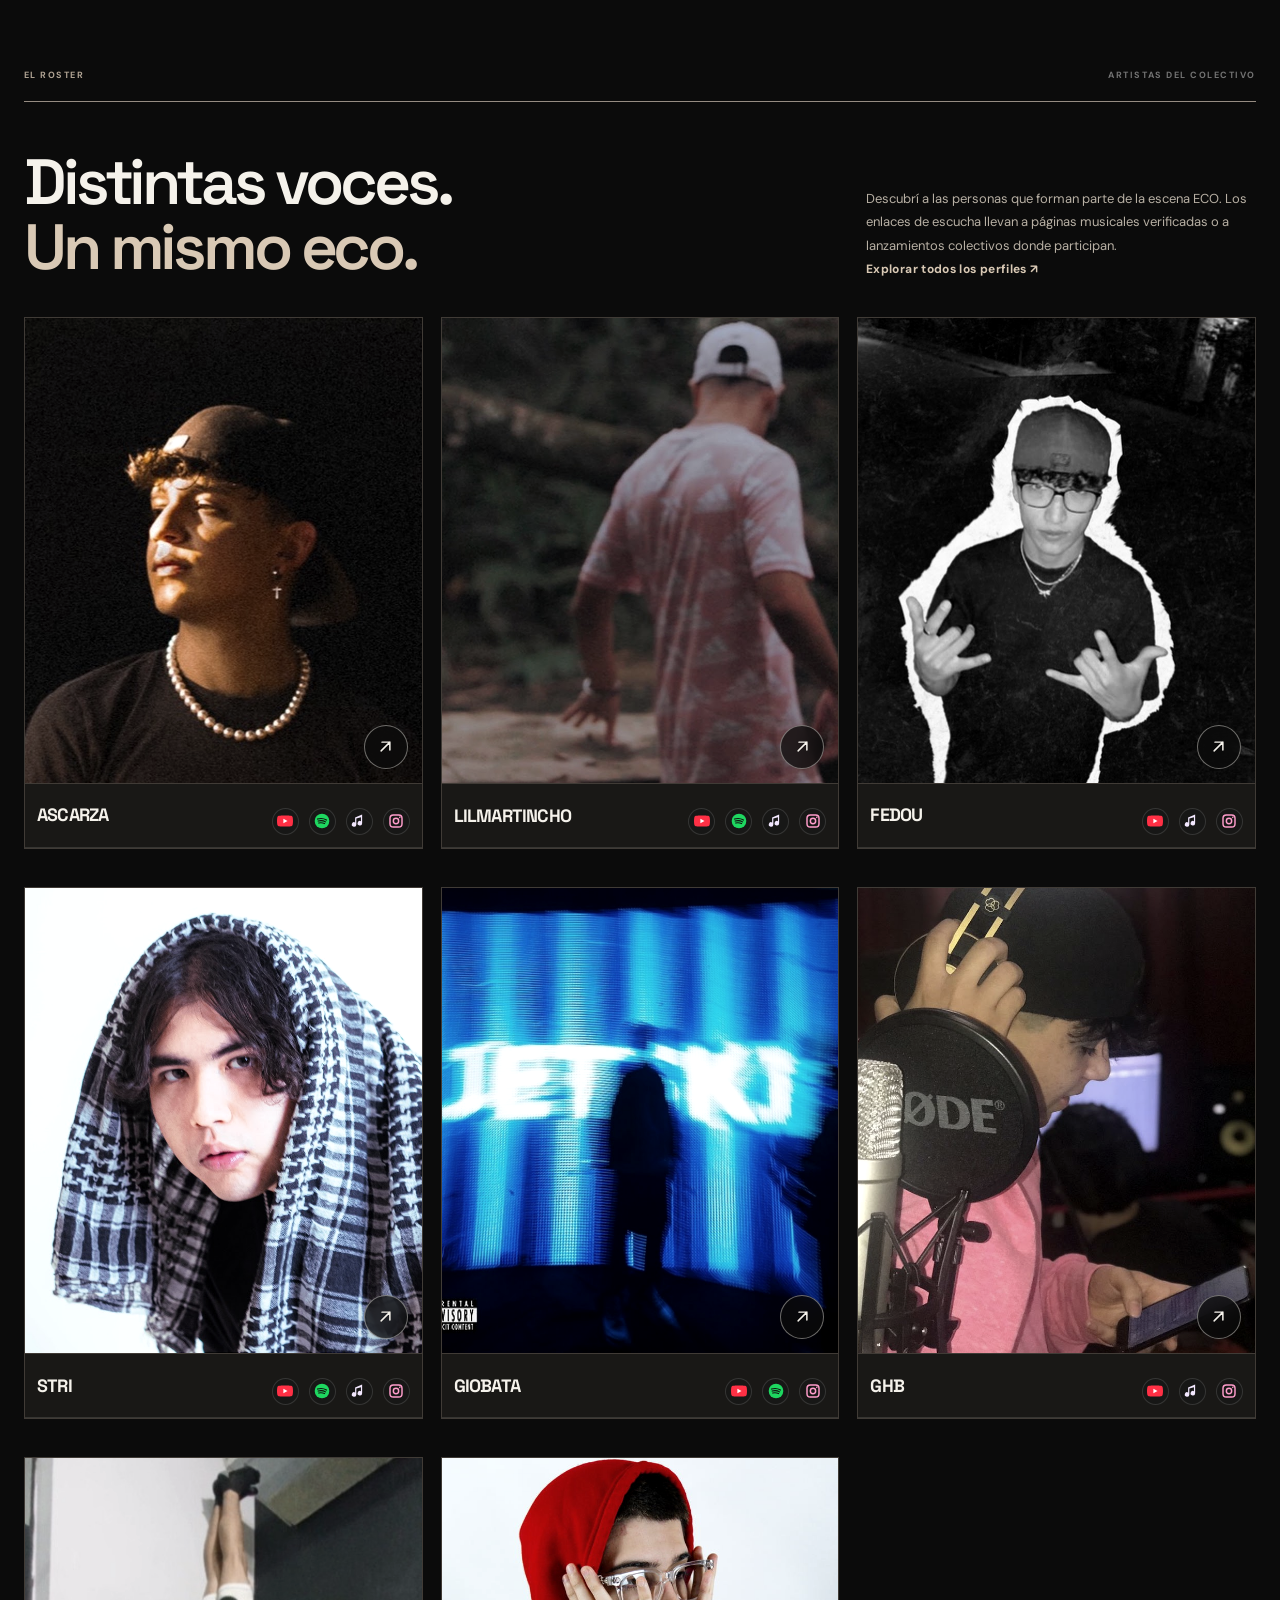
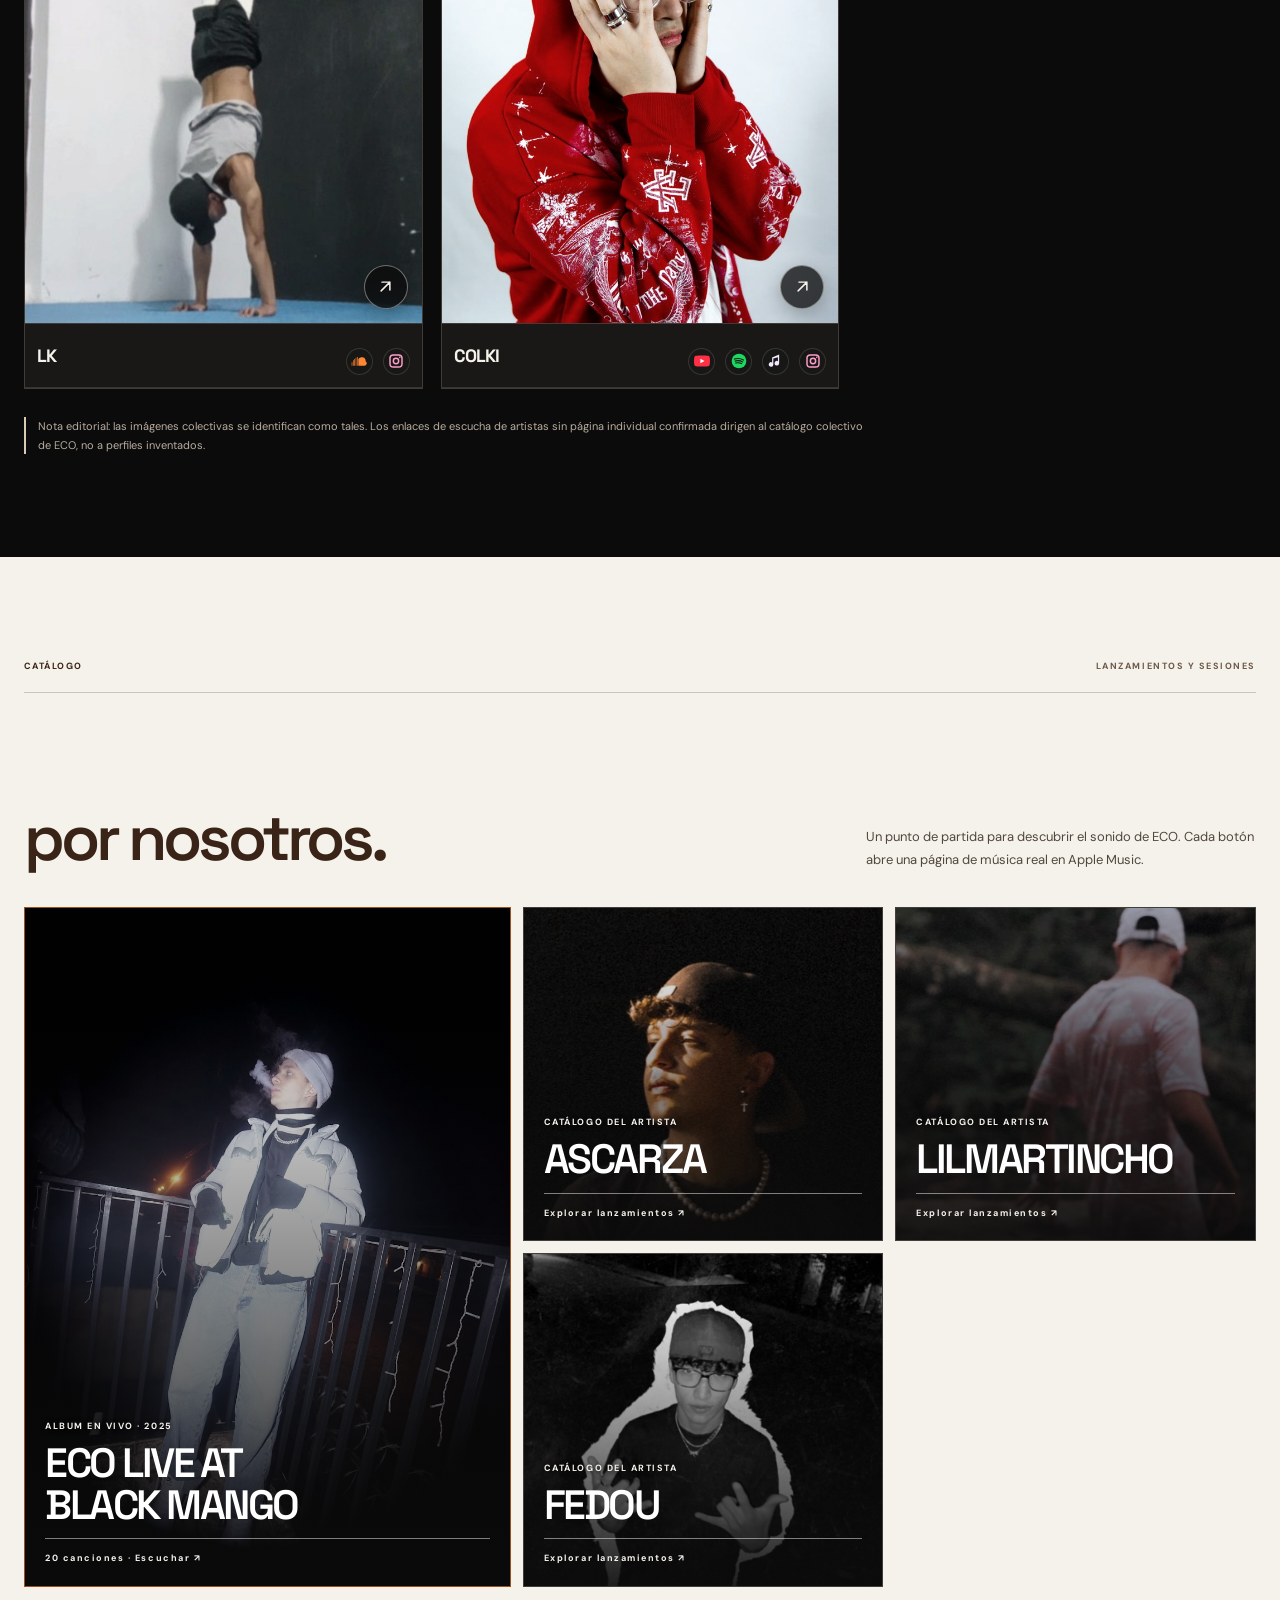
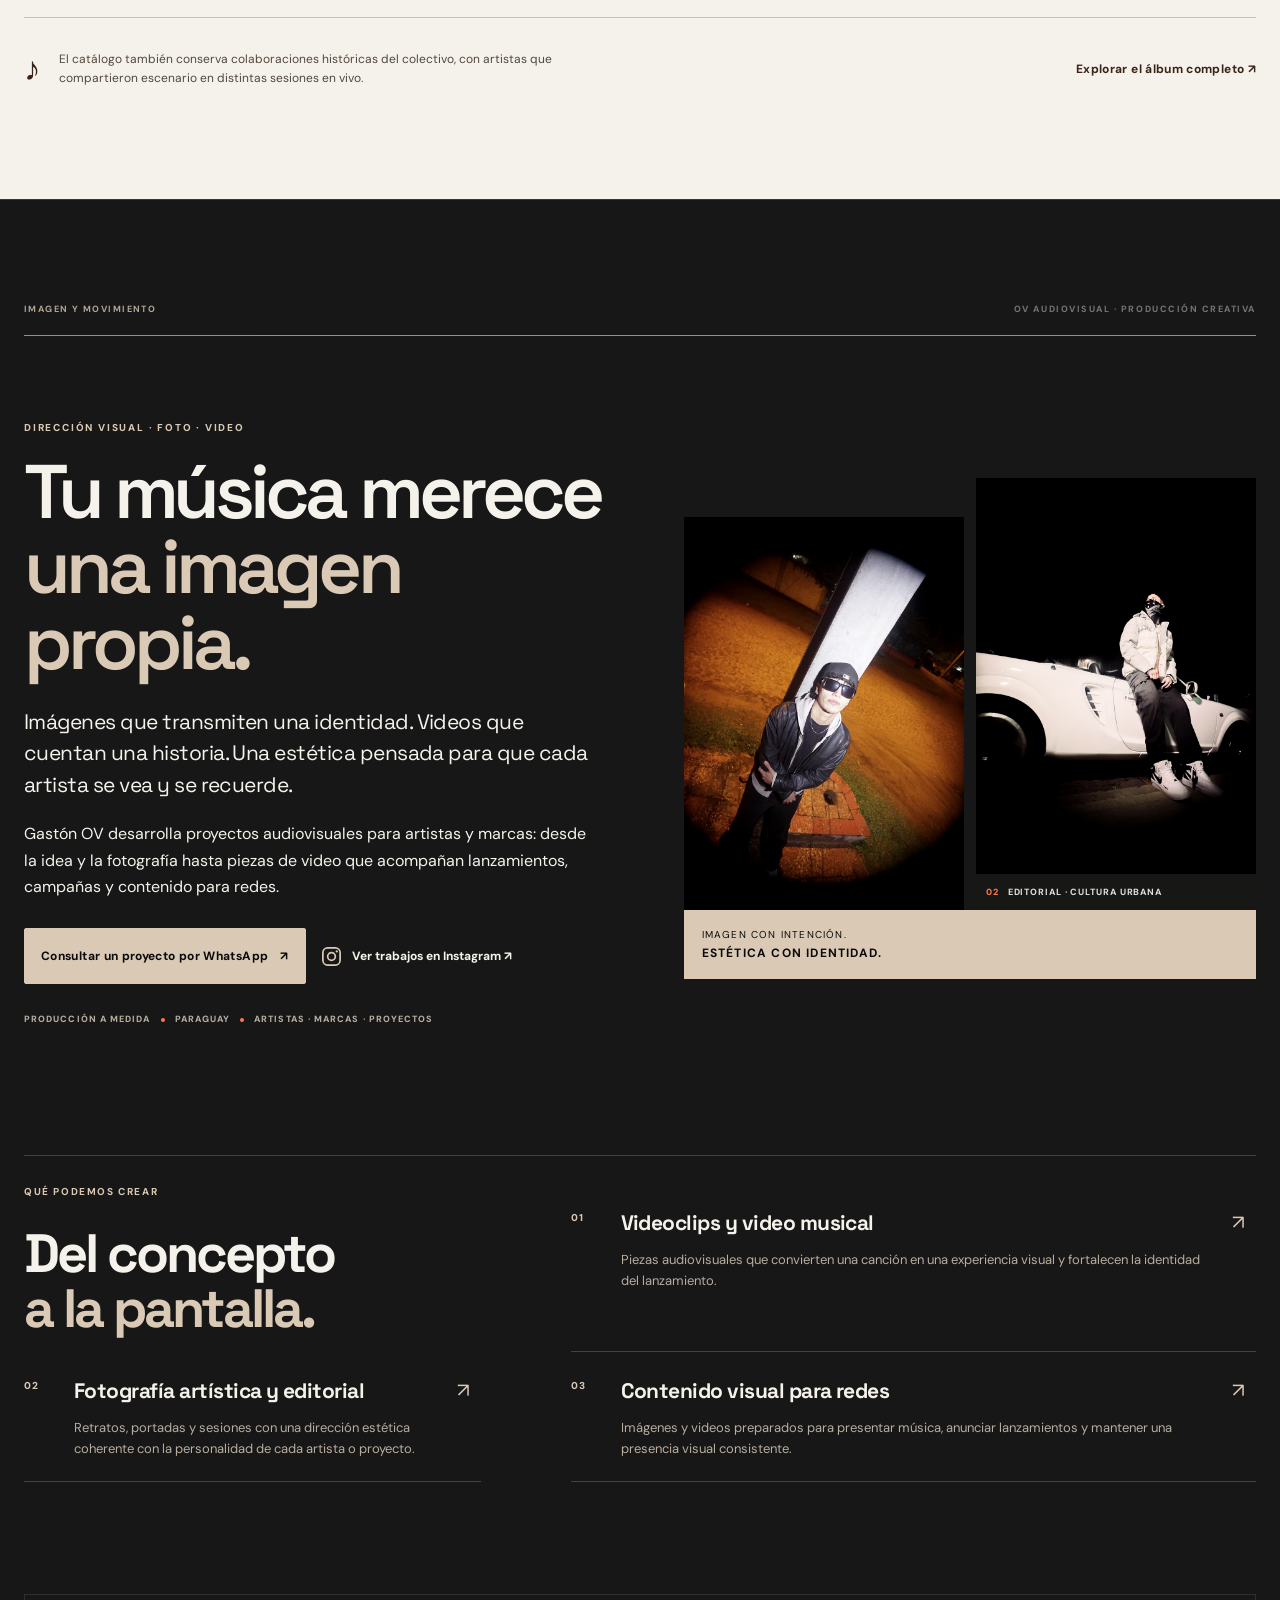
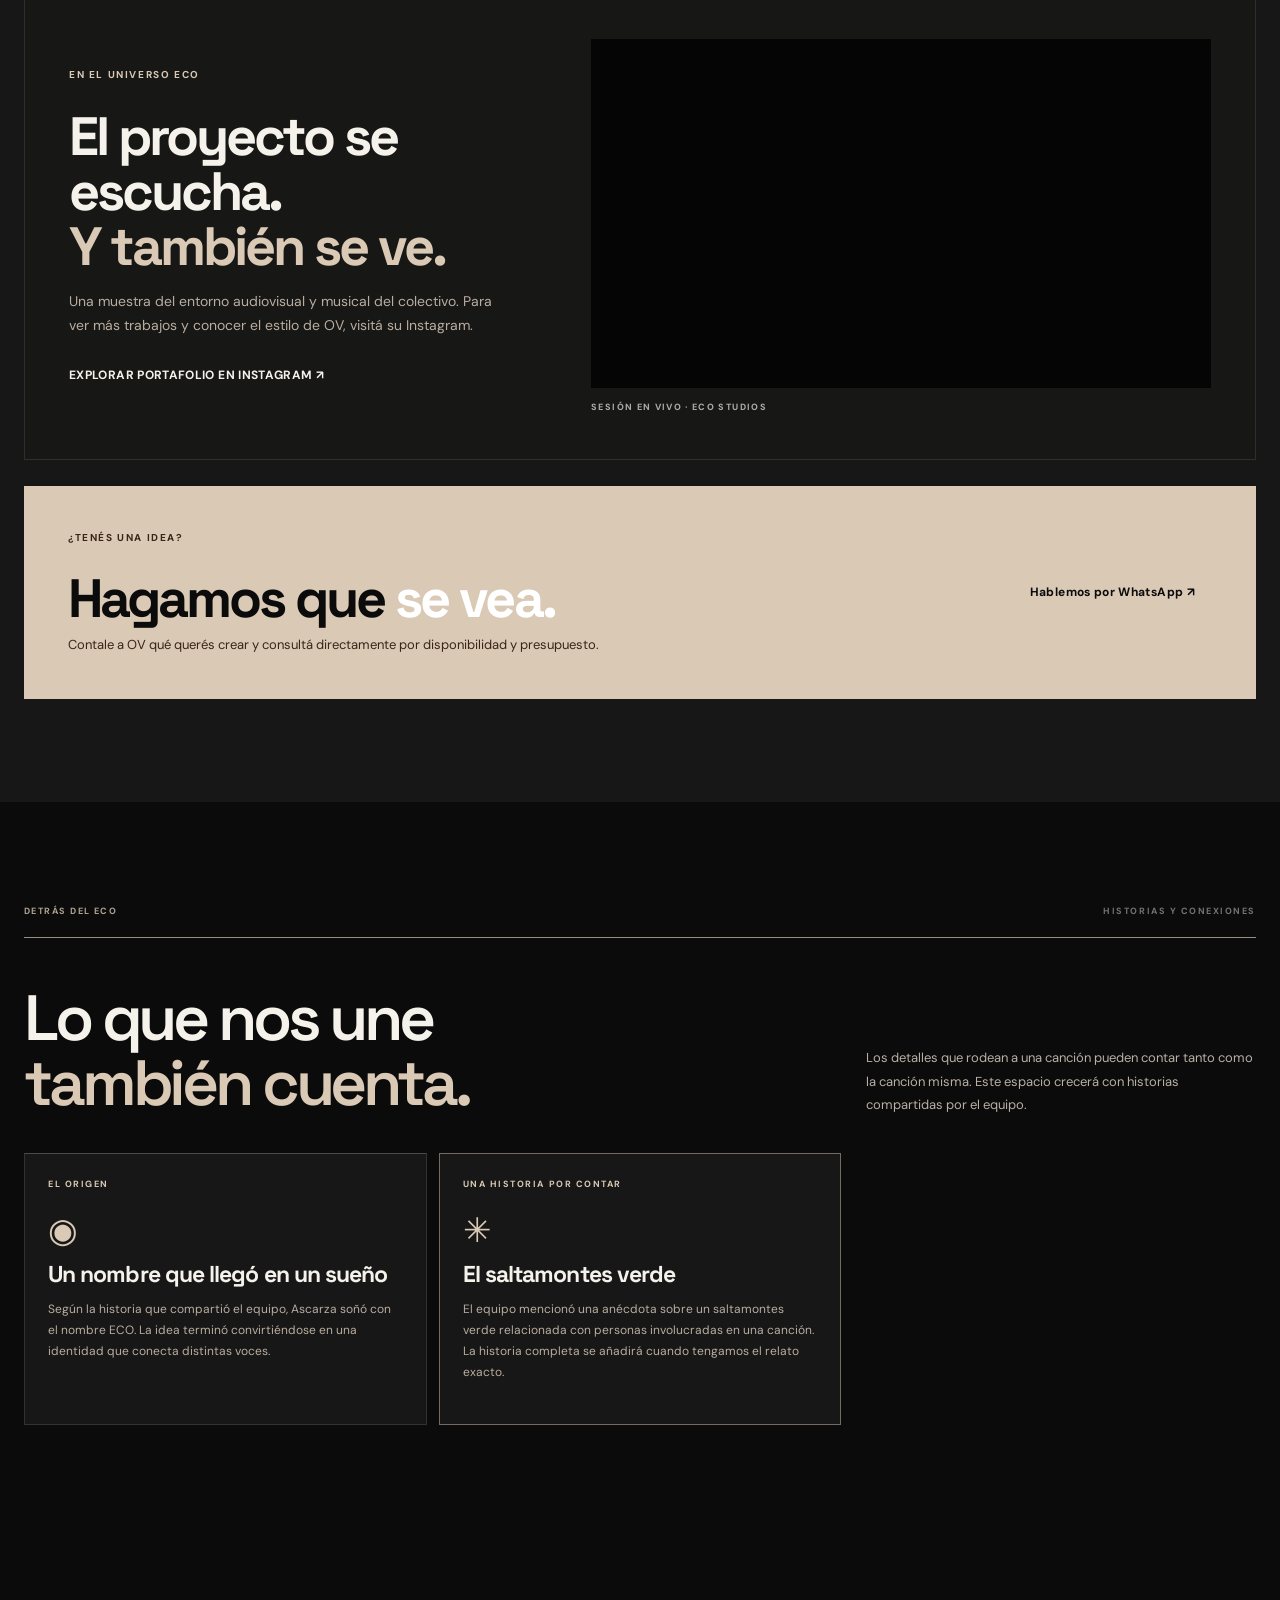
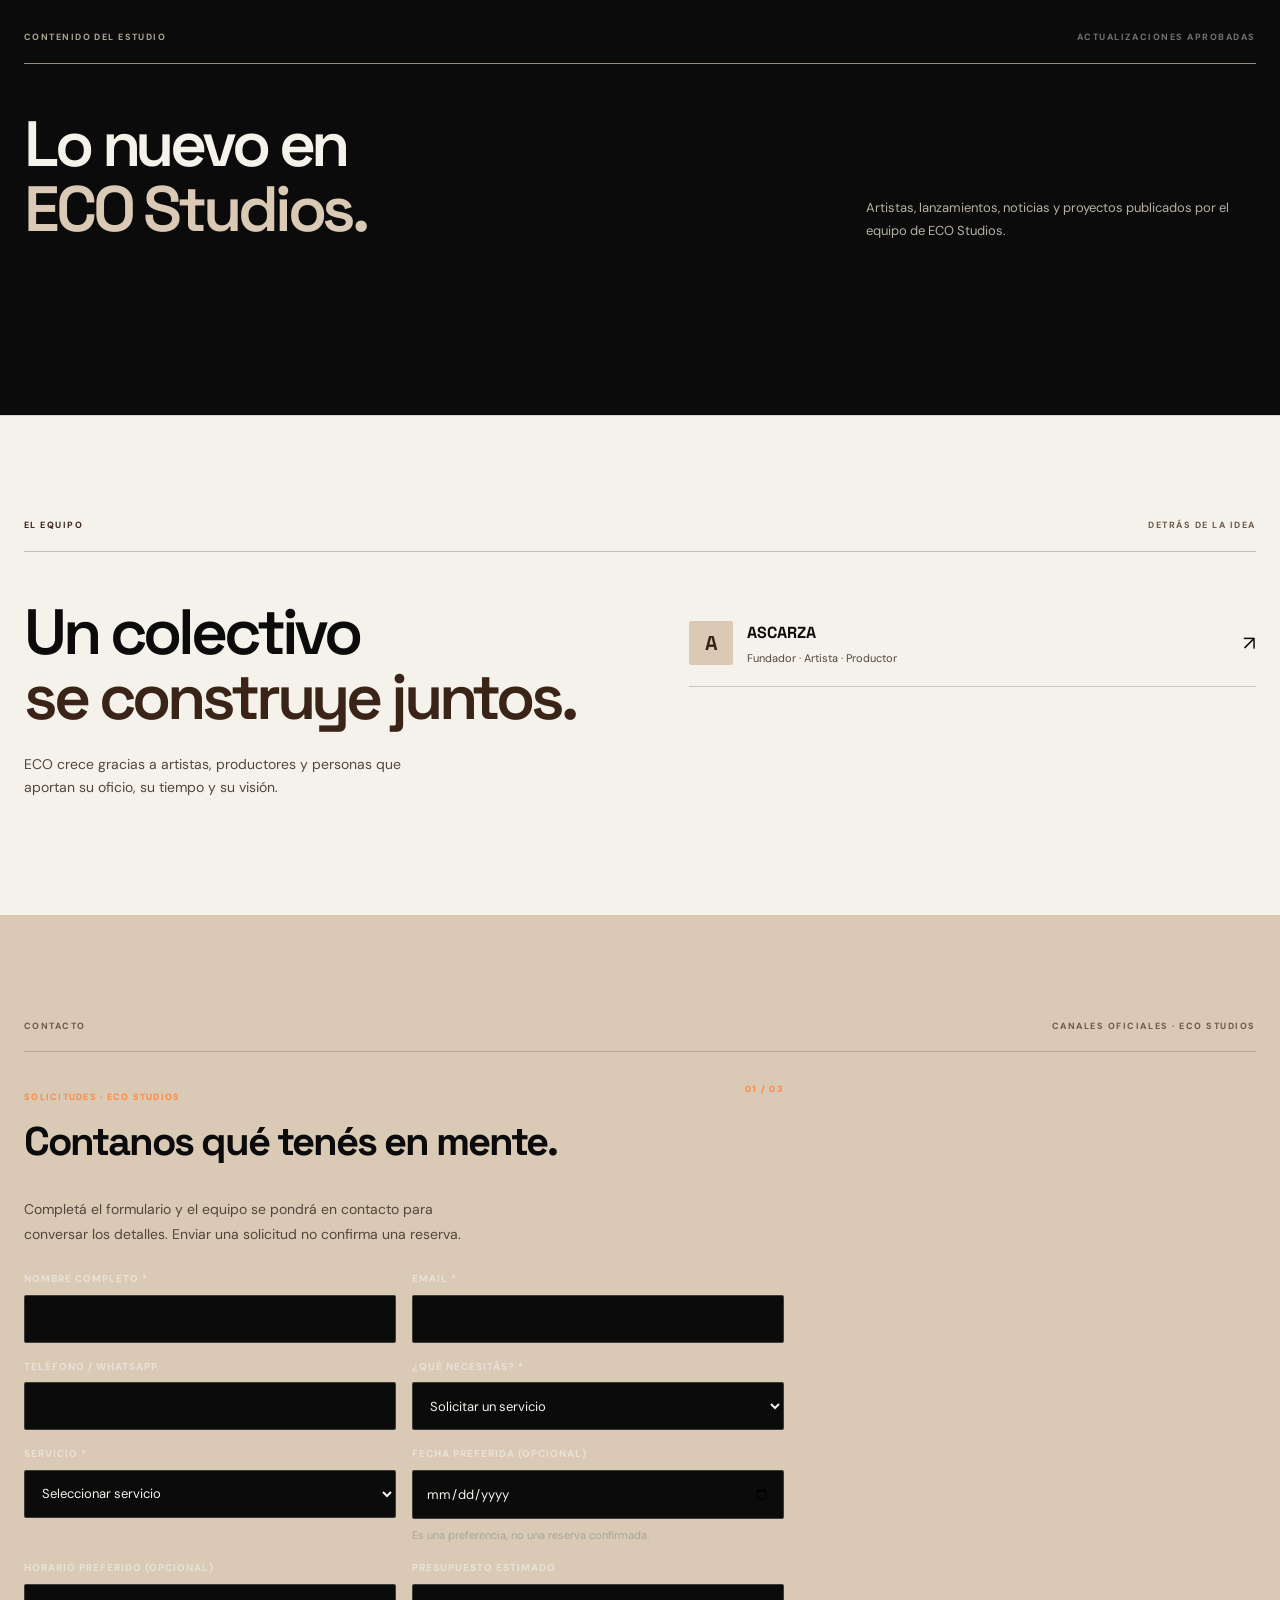
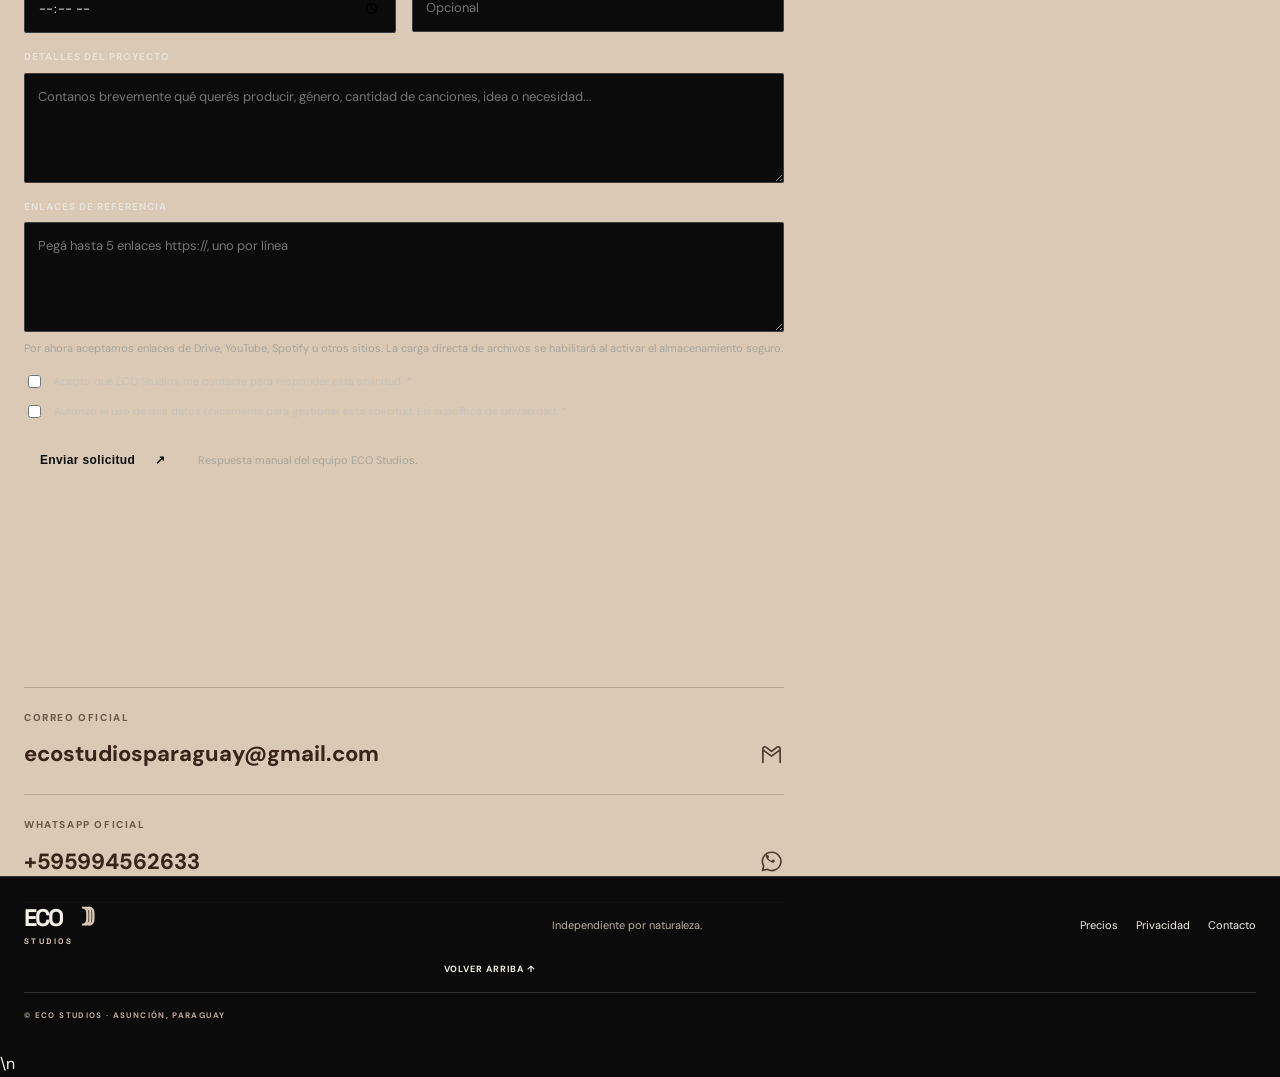
==== commit bddbad9b: "Add request demo link to main navigation" ====
--- a/index.html
+++ b/index.html
@@ -195,7 +195,7 @@
   <a class="brand" href="#inicio" aria-label="ECO Studios, inicio"><span class="brand-mark">E</span><span class="brand-words">ECO<span>STUDIOS</span></span></a>
   <button class="menu-toggle" type="button" aria-expanded="false" aria-controls="main-nav"><span></span><span></span><span></span><b>Menú</b></button>
   <nav class="main-nav" id="main-nav" aria-label="Navegación principal">
-    <a href="#historia">El proyecto</a><a href="#artistas">Artistas</a><a href="#musica">Música</a><a href="#audiovisual">Audiovisual</a><a href="precios.html">Precios</a><a class="nav-cta" href="#contacto">Contacto ↗</a>
+    <a href="#historia">El proyecto</a><a href="#artistas">Artistas</a><a href="#musica">Música</a><a href="#audiovisual">Audiovisual</a><a href="precios.html">Precios</a><a href="solicitudes.html">Solicitudes</a><a class="nav-cta" href="#contacto">Contacto ↗</a>
   </nav>
 </header>
 <main id="contenido">
@@ -337,6 +337,7 @@
         <div class="intake-field"><label for="eco-budget">PRESUPUESTO ESTIMADO</label><input id="eco-budget" name="budget" maxlength="100" placeholder="Opcional"></div>
         <div class="intake-field full"><label for="eco-details">DETALLES DEL PROYECTO</label><textarea id="eco-details" name="details" maxlength="3000" placeholder="Contanos brevemente qué querés producir, género, cantidad de canciones, idea o necesidad..."></textarea></div>
         <div class="intake-field full"><label for="eco-refs">ENLACES DE REFERENCIA</label><textarea id="eco-refs" name="references" maxlength="2500" placeholder="Pegá hasta 5 enlaces https://, uno por línea"></textarea><span class="intake-help">Por ahora aceptamos enlaces de Drive, YouTube, Spotify u otros sitios. La carga directa de archivos se habilitará al activar el almacenamiento seguro.</span></div>
+        <div class="intake-field" aria-hidden="true" style="position:absolute;left:-10000px;width:1px;height:1px;overflow:hidden"><label for="eco-company-website">No completar</label><input id="eco-company-website" name="companyWebsite" type="text" tabindex="-1" autocomplete="off"></div>
         <div class="intake-consents"><label><input type="checkbox" name="consentContact" required><span>Acepto que ECO Studios me contacte para responder esta solicitud. *</span></label><label><input type="checkbox" name="consentData" required><span>Autorizo el uso de mis datos únicamente para gestionar esta solicitud. Leí la <a href="privacidad.html" target="_blank" rel="noopener noreferrer">política de privacidad</a>. *</span></label></div>
         <div class="intake-submit"><button class="button button-orange" type="submit">Enviar solicitud <span aria-hidden="true">↗</span></button><span class="intake-help">Respuesta manual del equipo ECO Studios.</span></div>
         <p class="intake-feedback" id="eco-intake-feedback" role="status" aria-live="polite"></p>
@@ -755,7 +756,7 @@
   if(rawRefs.length>5){feedback.textContent='Podés incluir un máximo de cinco enlaces.';return;}
   const refs=[];
   for(const value of rawRefs){try{const u=new URL(value);if(u.protocol!=='https:')throw new Error();refs.push(u.toString());}catch{feedback.textContent='Cada referencia debe ser un enlace HTTPS válido.';return;}}
-  const payload={name:d.get('name'),email:d.get('email'),phone:d.get('phone'),requestType:d.get('requestType'),service:d.get('service'),preferredDate:d.get('preferredDate'),preferredTime:d.get('preferredTime'),budget:d.get('budget'),details:d.get('details'),references:refs,consentContact:d.get('consentContact')==='on',consentData:d.get('consentData')==='on'};
+  const payload={companyWebsite:d.get('companyWebsite'),name:d.get('name'),email:d.get('email'),phone:d.get('phone'),requestType:d.get('requestType'),service:d.get('service'),preferredDate:d.get('preferredDate'),preferredTime:d.get('preferredTime'),budget:d.get('budget'),details:d.get('details'),references:refs,consentContact:d.get('consentContact')==='on',consentData:d.get('consentData')==='on'};
   setBusy(true);feedback.textContent='Enviando solicitud…';
   try{
    const response=await fetch(API,{method:'POST',headers:{'Content-Type':'application/json'},body:JSON.stringify(payload)});
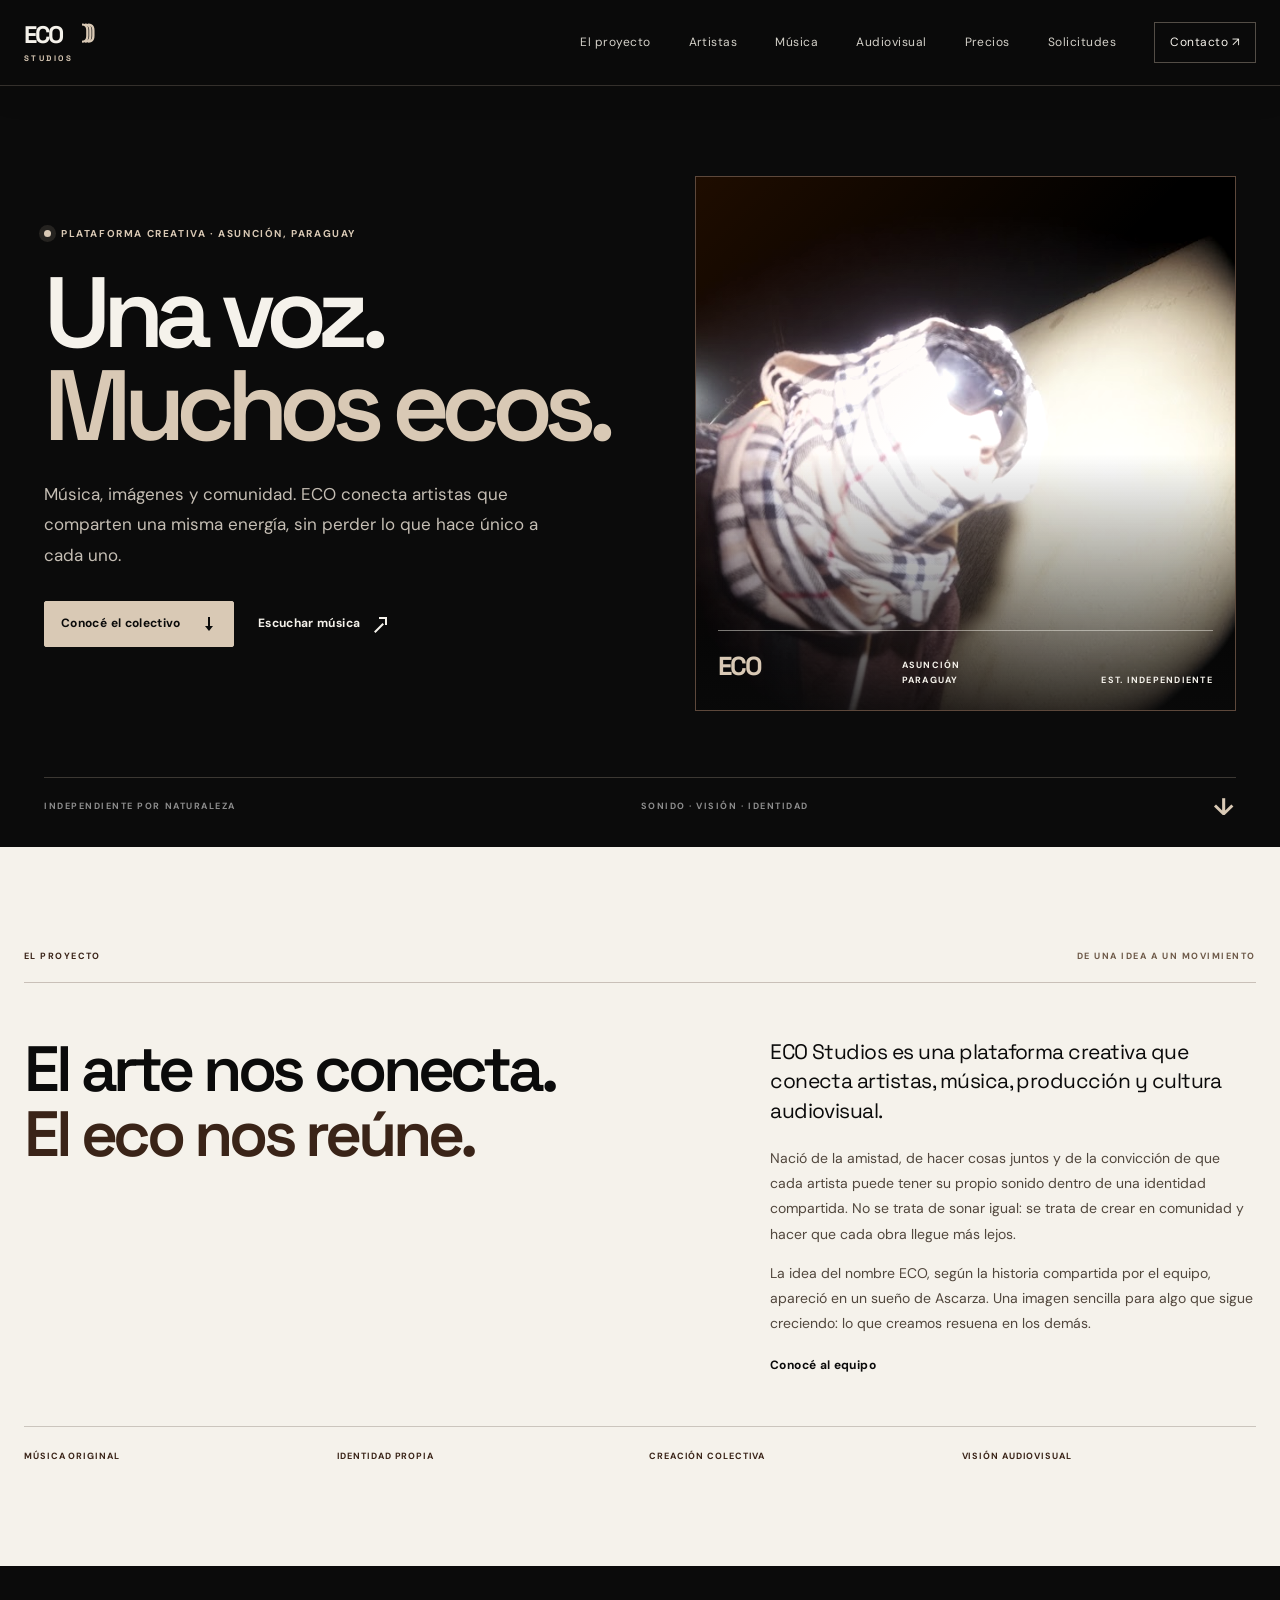
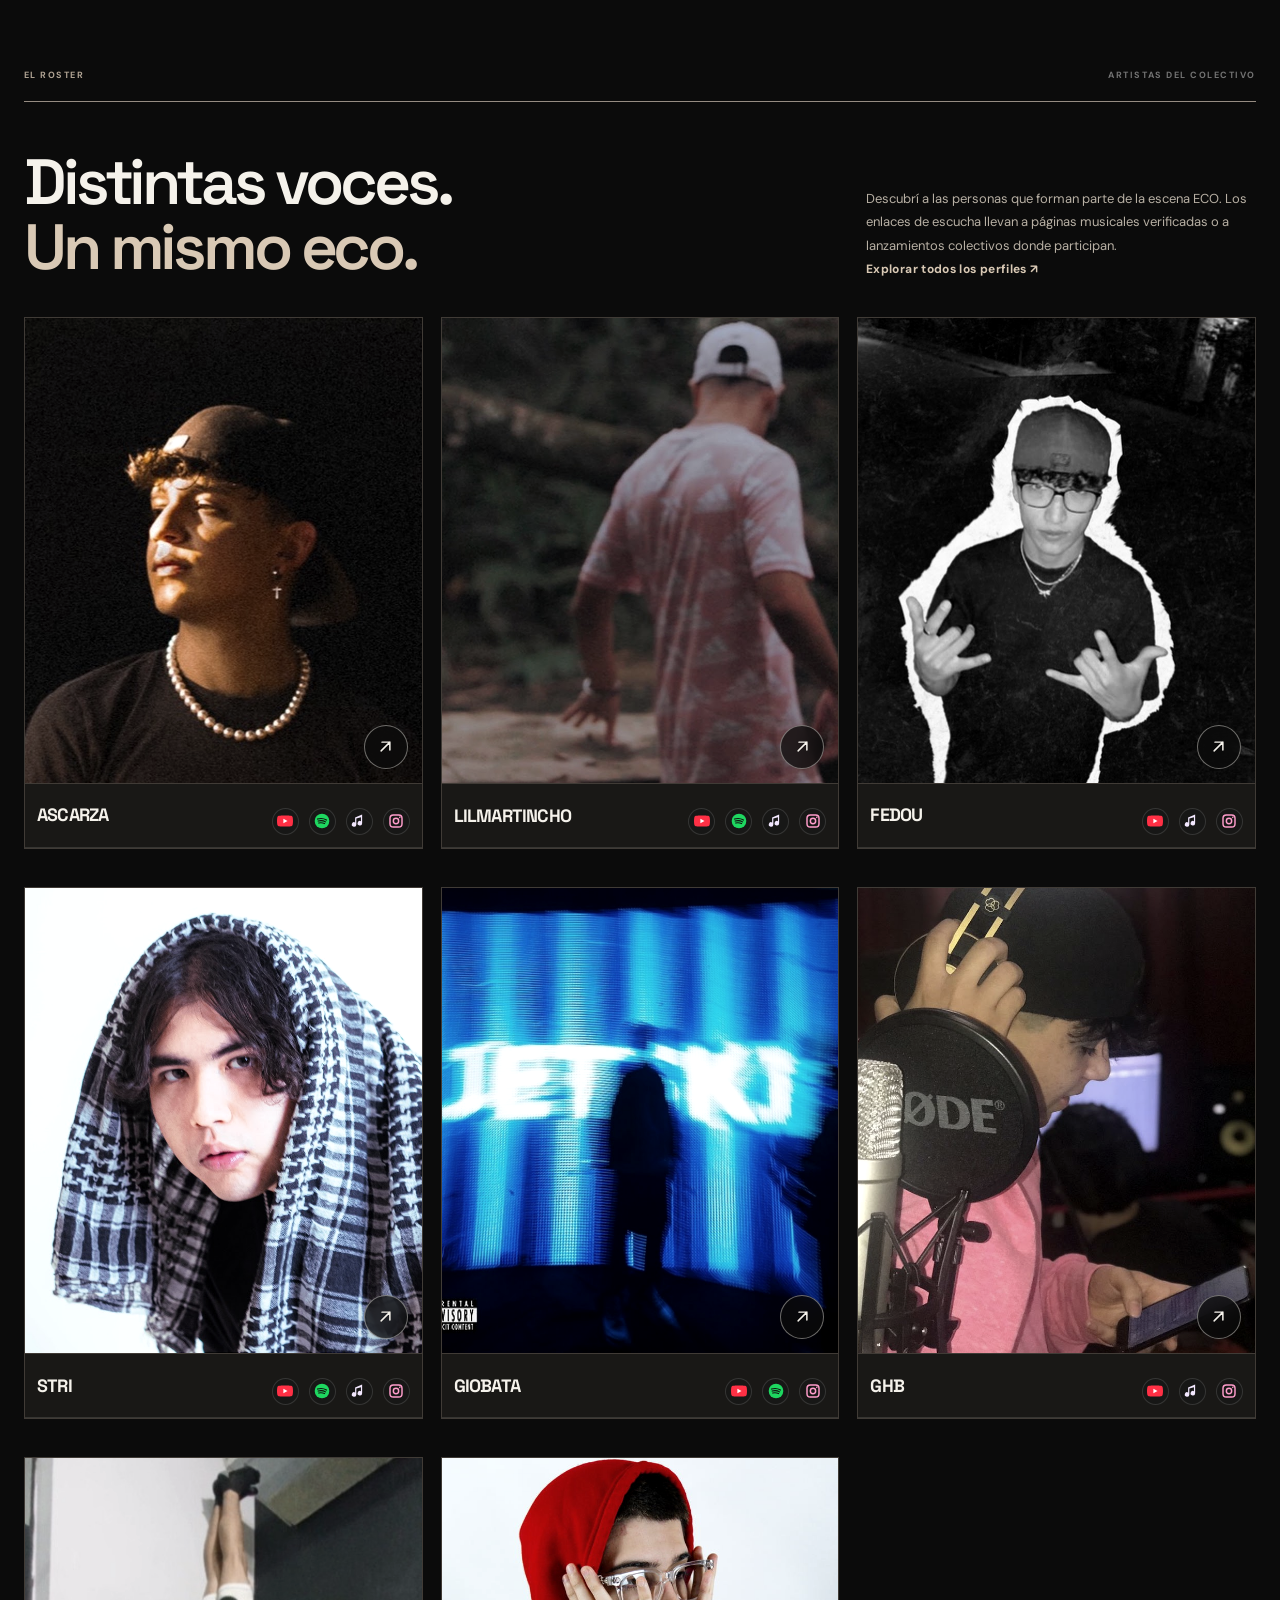
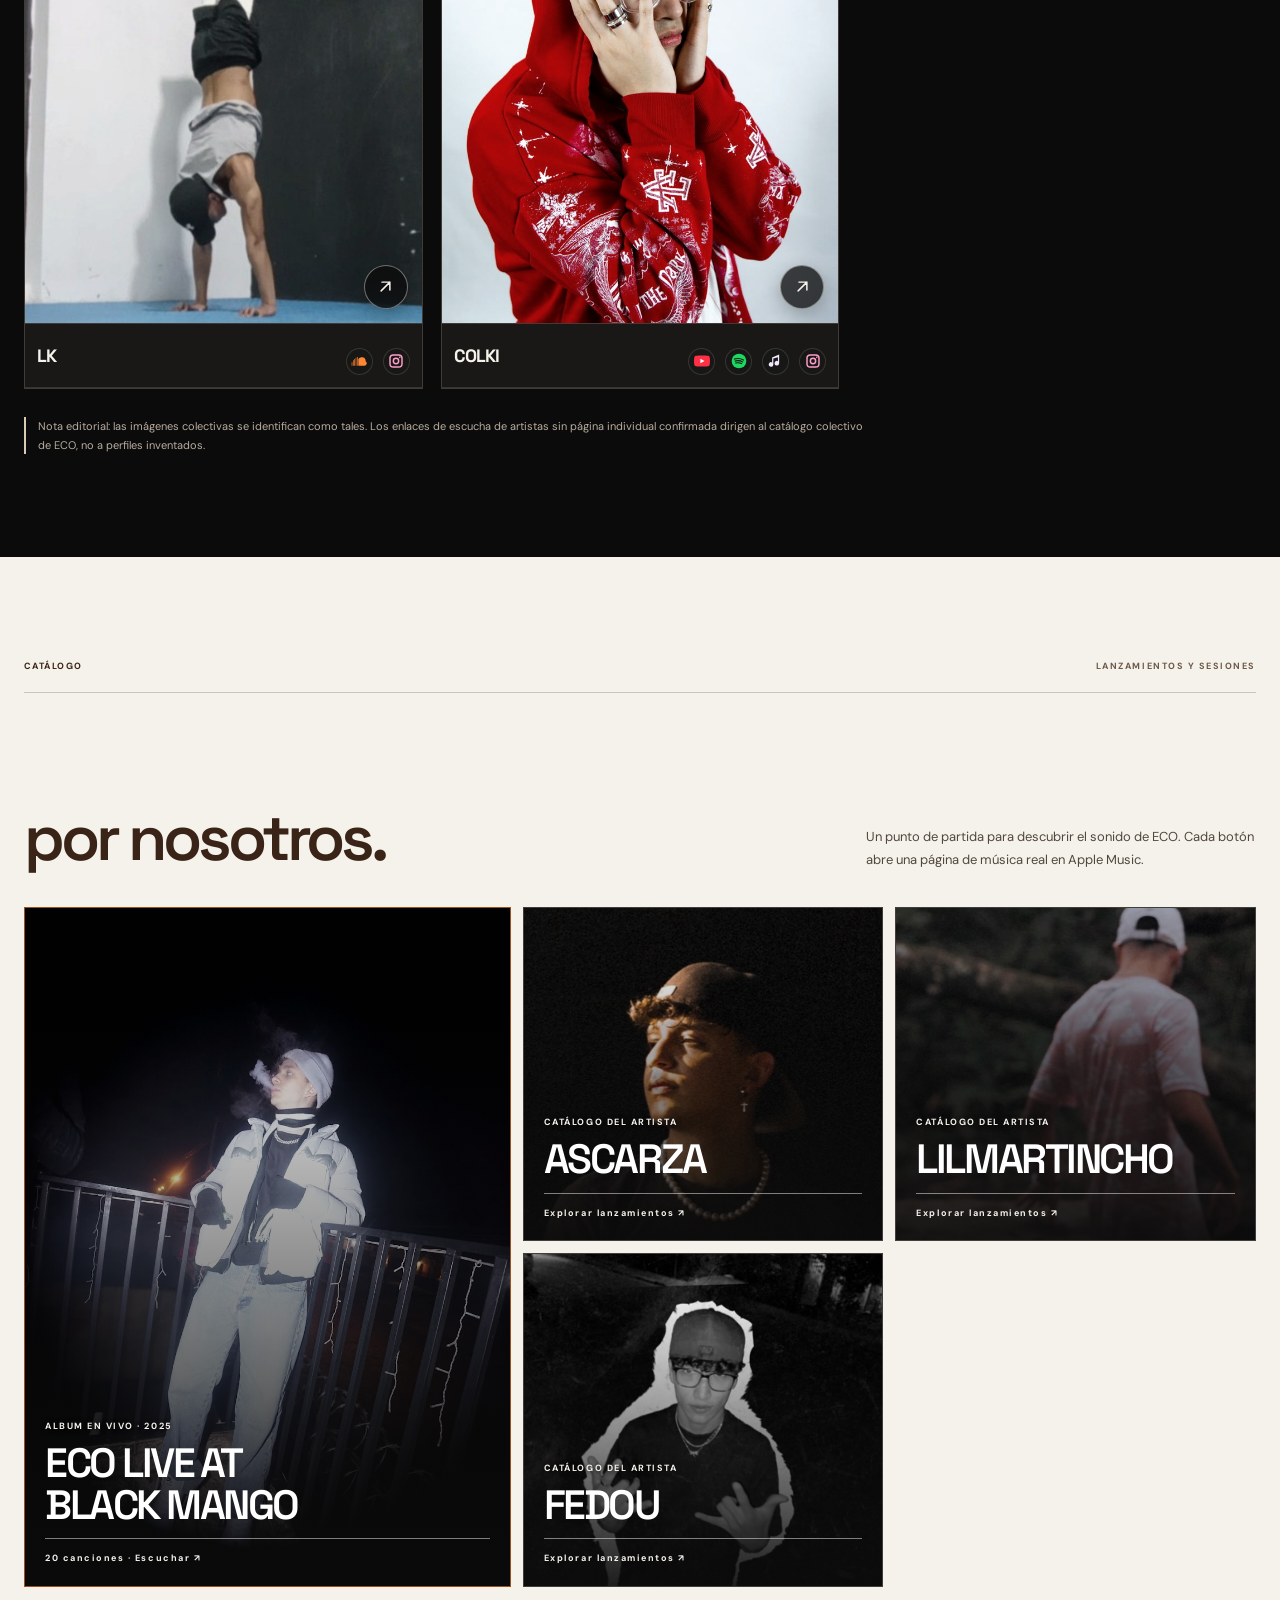
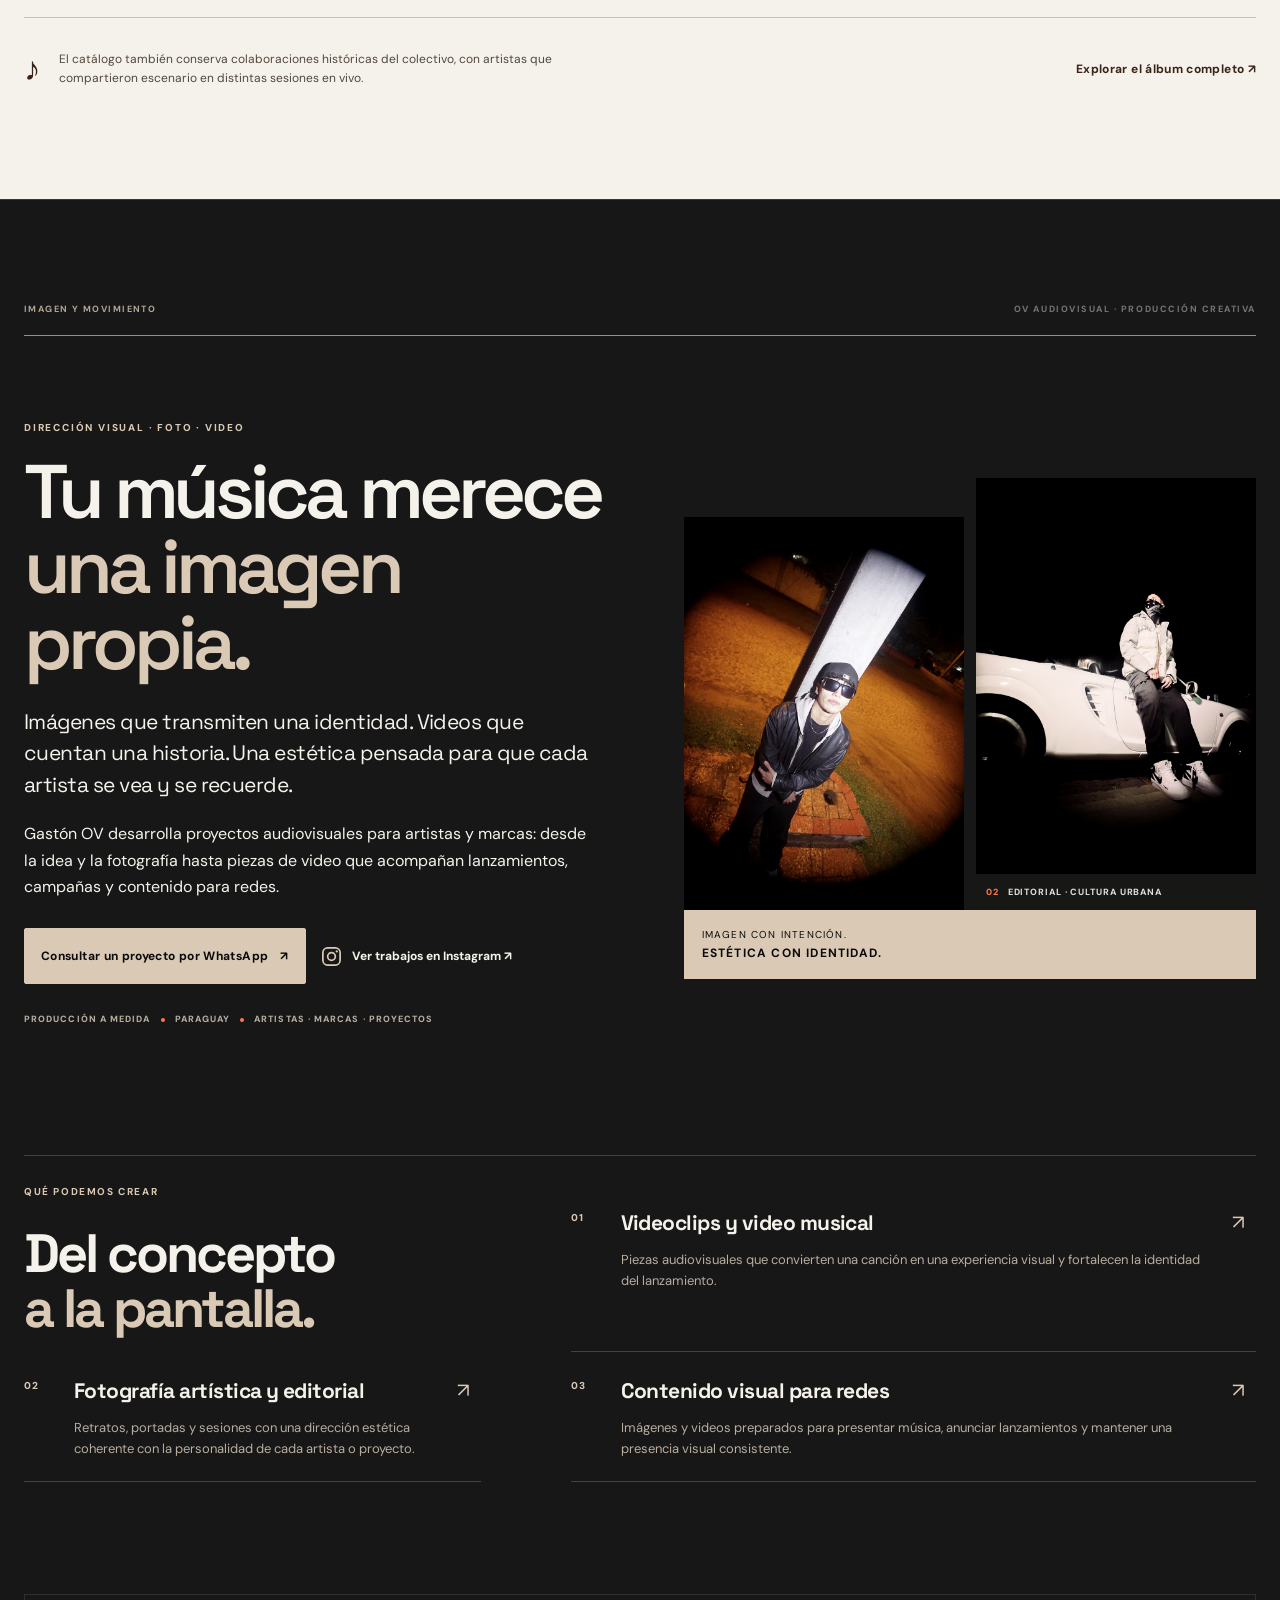
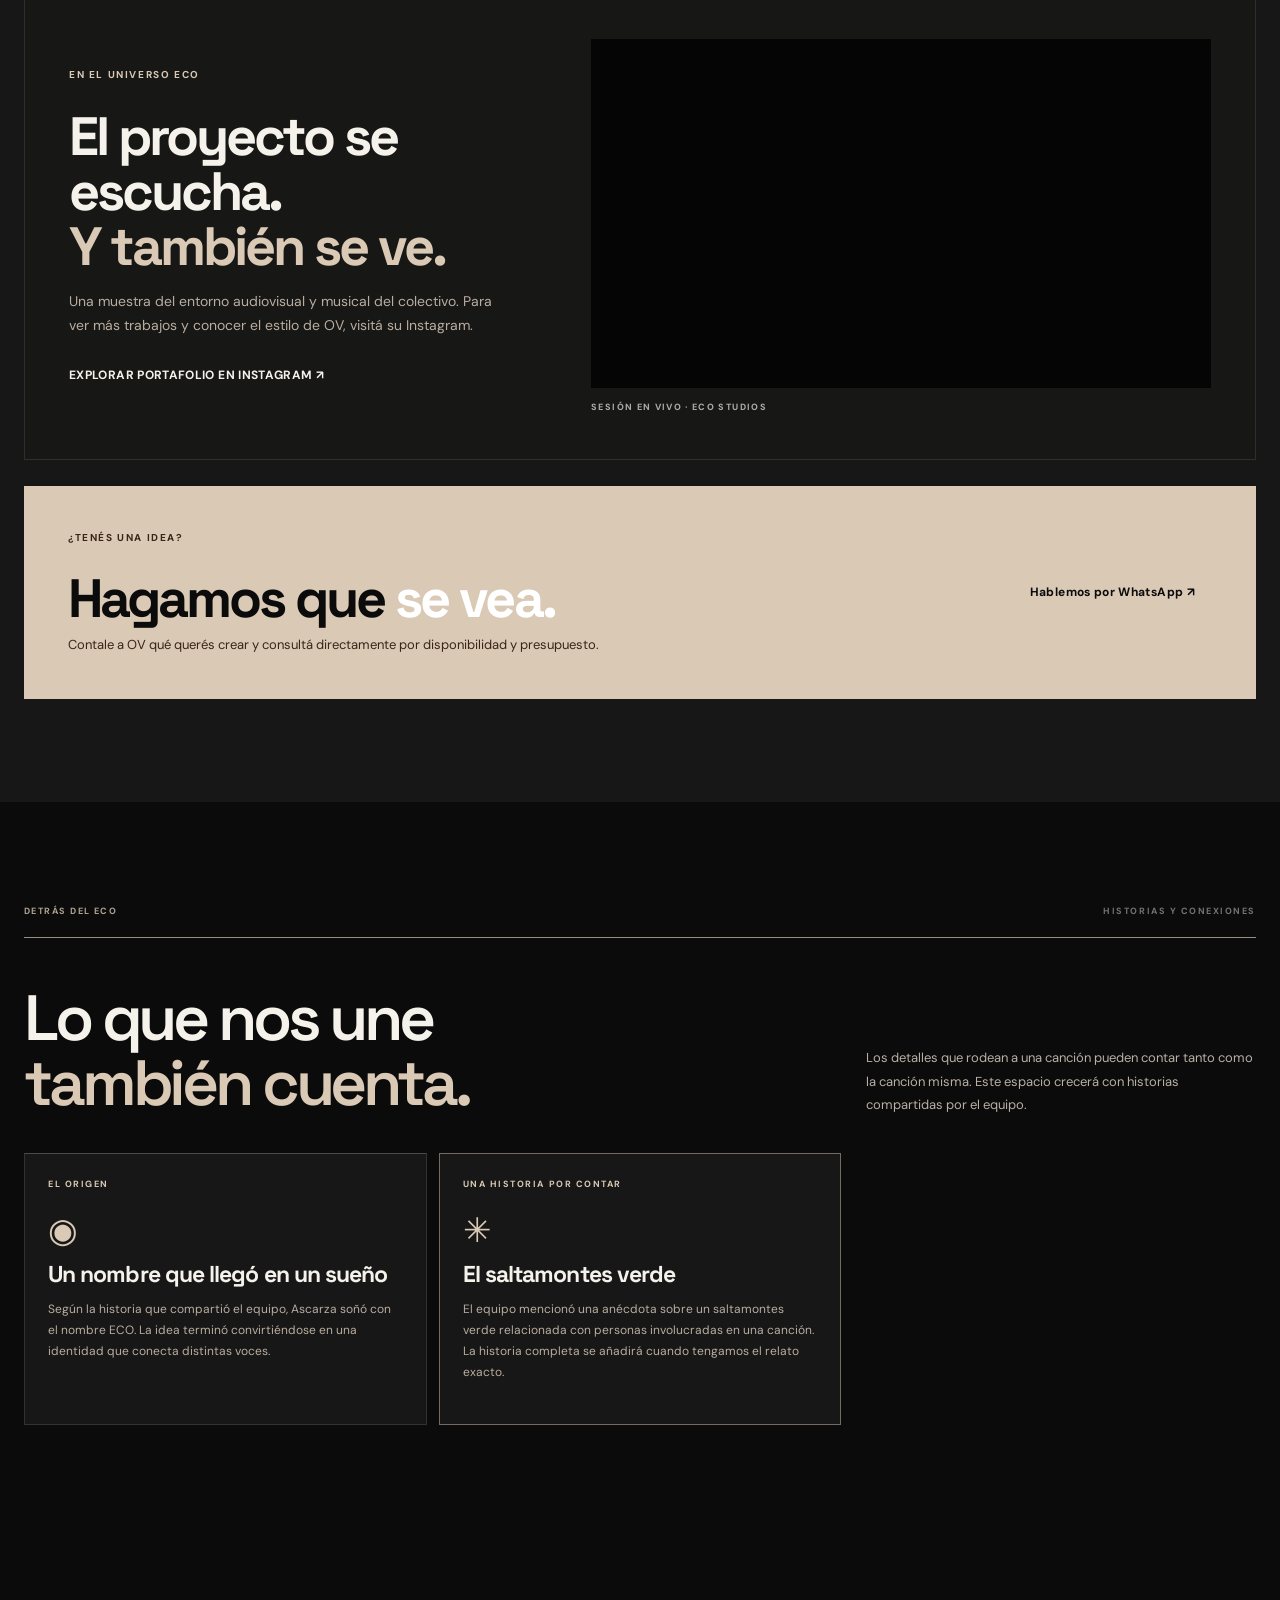
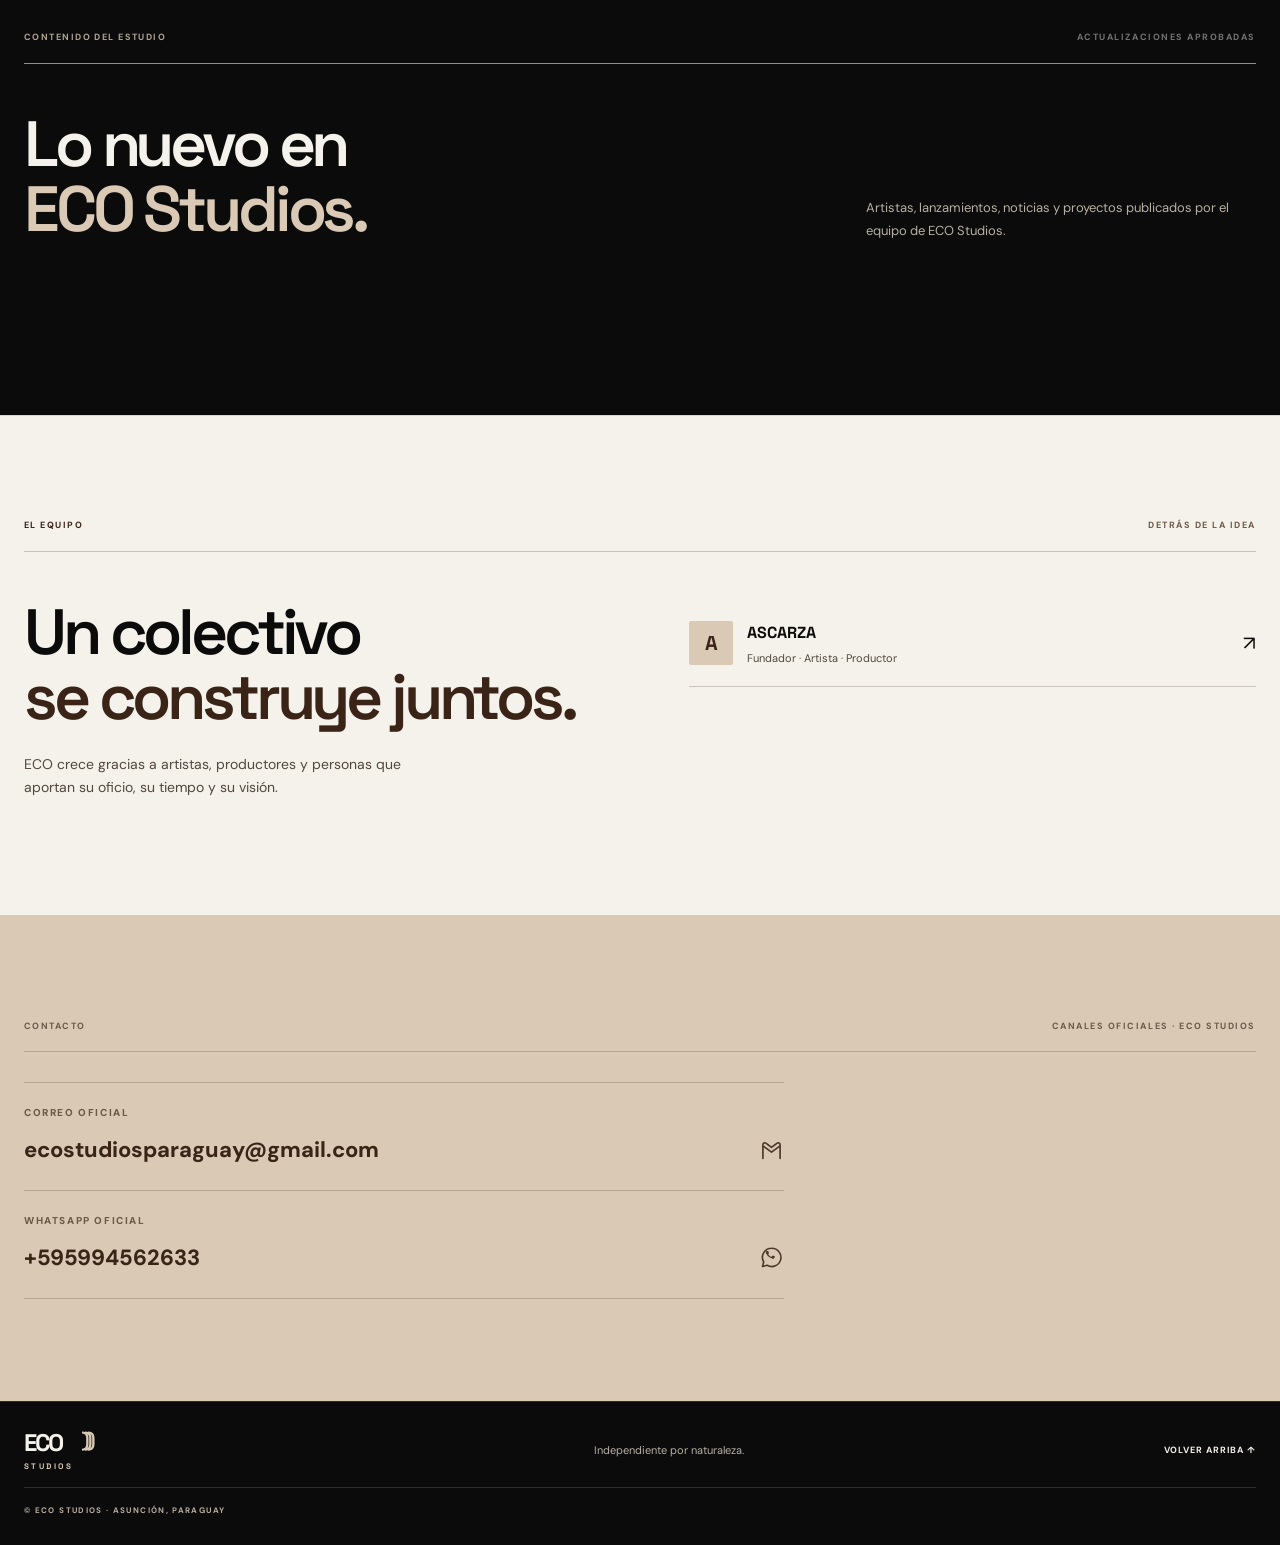
==== commit 864005bd: "Link ECO request demo from main navigation" ====
--- a/index.html
+++ b/index.html
@@ -161,31 +161,7 @@
 }
 @media(prefers-reduced-motion:reduce){.ov-work img{transition:none}}
 
-/* ECO Studios intake */\n
-.intake-panel{margin-top:34px;padding:clamp(22px,4vw,42px);background:#171715;color:#f5f2eb;border:1px solid rgba(255,255,255,.16);max-width:900px}
-.intake-heading{display:flex;justify-content:space-between;gap:18px;align-items:flex-start;margin-bottom:24px}
-.intake-heading h3{font-size:clamp(26px,4vw,40px);letter-spacing:-.05em;margin:0 0 8px}
-.intake-heading p{color:#b8b0a4;font-size:13px;margin:0}
-.intake-tag{color:#ff8a43;font-size:9px;font-weight:800;letter-spacing:.14em;white-space:nowrap}
-.intake-form{display:grid;grid-template-columns:1fr 1fr;gap:16px}
-.intake-field{display:flex;flex-direction:column;gap:7px;min-width:0}
-.intake-field.full{grid-column:1/-1}
-.intake-field label,.intake-legend{font-size:10px;font-weight:800;letter-spacing:.1em;color:#e8e2d8}
-.intake-field input,.intake-field select,.intake-field textarea{width:100%;min-height:48px;border:1px solid rgba(255,255,255,.2);border-radius:2px;padding:12px 13px;background:#0b0b0b;color:#f5f2eb;font:inherit;font-size:13px}
-.intake-field textarea{min-height:110px;resize:vertical}
-.intake-field input:focus,.intake-field select:focus,.intake-field textarea:focus{outline:2px solid #ff6a00;outline-offset:1px}
-.intake-help{font-size:11px;color:#a9a49b}
-.intake-consents{grid-column:1/-1;display:grid;gap:12px}
-.intake-consents label{display:flex;gap:10px;align-items:flex-start;color:#c9c3b9;font-size:11px;line-height:1.55}
-.intake-consents input{accent-color:#ff6a00;margin-top:2px}
-.intake-submit{grid-column:1/-1;display:flex;gap:16px;align-items:center;flex-wrap:wrap}
-.intake-submit button{border:0;cursor:pointer}
-.intake-feedback{grid-column:1/-1;min-height:22px;font-size:12px;color:#ffb17d}
-.intake-success{padding:18px;border:1px solid rgba(255,106,0,.45);background:rgba(255,106,0,.08);color:#f5f2eb}
-@media(max-width:640px){.intake-form{grid-template-columns:1fr}.intake-field.full,.intake-consents,.intake-submit,.intake-feedback{grid-column:1}.intake-heading{flex-direction:column}.intake-tag{white-space:normal}}
-.footer-links{display:flex;gap:18px;flex-wrap:wrap}.footer-links a{color:inherit;text-decoration:none;font-size:11px}.footer-links a:hover{color:#ff6a00}
-@media(max-width:640px){.footer-links{gap:14px}}
-\n</style>
+</style>
 </head>
 <body>
 <div id="eco-studios-site">
@@ -324,26 +300,6 @@
 <section class="contact section-pad" id="contacto">
   <div class="section-kicker"><span>CONTACTO</span><span>CANALES OFICIALES · ECO STUDIOS</span></div>
   <div class="contact-grid">
-    <div class="intake-panel" id="eco-intake">
-      <div class="intake-heading"><div><span class="intake-tag">SOLICITUDES · ECO STUDIOS</span><h3>Contanos qué tenés en mente.</h3><p>Completá el formulario y el equipo se pondrá en contacto para conversar los detalles. Enviar una solicitud no confirma una reserva.</p></div><span class="intake-tag">01 / 03</span></div>
-      <form class="intake-form" id="eco-intake-form">
-        <div class="intake-field"><label for="eco-name">NOMBRE COMPLETO *</label><input id="eco-name" name="name" autocomplete="name" maxlength="120" required></div>
-        <div class="intake-field"><label for="eco-email">EMAIL *</label><input id="eco-email" name="email" type="email" autocomplete="email" maxlength="254" required></div>
-        <div class="intake-field"><label for="eco-phone">TELÉFONO / WHATSAPP</label><input id="eco-phone" name="phone" autocomplete="tel" maxlength="40"></div>
-        <div class="intake-field"><label for="eco-type">¿QUÉ NECESITÁS? *</label><select id="eco-type" name="requestType"><option value="service">Solicitar un servicio</option><option value="contact">Solo quiero que me contacten</option></select></div>
-        <div class="intake-field" id="eco-service-wrap"><label for="eco-service">SERVICIO *</label><select id="eco-service" name="service"><option value="">Seleccionar servicio</option><option>Producción de beat</option><option>Producción completa de canción</option><option>Plan Esencial</option><option>Plan Pro</option><option>Plan Élite</option><option>Beat personalizado</option><option>Sesión de fotos</option><option>Hora de estudio</option><option>Videoclip / audiovisual</option><option>Booking / eventos</option><option>Otro</option></select></div>
-        <div class="intake-field"><label for="eco-date">FECHA PREFERIDA (OPCIONAL)</label><input id="eco-date" name="preferredDate" type="date"><span class="intake-help">Es una preferencia, no una reserva confirmada.</span></div>
-        <div class="intake-field"><label for="eco-time">HORARIO PREFERIDO (OPCIONAL)</label><input id="eco-time" name="preferredTime" type="time"></div>
-        <div class="intake-field"><label for="eco-budget">PRESUPUESTO ESTIMADO</label><input id="eco-budget" name="budget" maxlength="100" placeholder="Opcional"></div>
-        <div class="intake-field full"><label for="eco-details">DETALLES DEL PROYECTO</label><textarea id="eco-details" name="details" maxlength="3000" placeholder="Contanos brevemente qué querés producir, género, cantidad de canciones, idea o necesidad..."></textarea></div>
-        <div class="intake-field full"><label for="eco-refs">ENLACES DE REFERENCIA</label><textarea id="eco-refs" name="references" maxlength="2500" placeholder="Pegá hasta 5 enlaces https://, uno por línea"></textarea><span class="intake-help">Por ahora aceptamos enlaces de Drive, YouTube, Spotify u otros sitios. La carga directa de archivos se habilitará al activar el almacenamiento seguro.</span></div>
-        <div class="intake-field" aria-hidden="true" style="position:absolute;left:-10000px;width:1px;height:1px;overflow:hidden"><label for="eco-company-website">No completar</label><input id="eco-company-website" name="companyWebsite" type="text" tabindex="-1" autocomplete="off"></div>
-        <div class="intake-consents"><label><input type="checkbox" name="consentContact" required><span>Acepto que ECO Studios me contacte para responder esta solicitud. *</span></label><label><input type="checkbox" name="consentData" required><span>Autorizo el uso de mis datos únicamente para gestionar esta solicitud. Leí la <a href="privacidad.html" target="_blank" rel="noopener noreferrer">política de privacidad</a>. *</span></label></div>
-        <div class="intake-submit"><button class="button button-orange" type="submit">Enviar solicitud <span aria-hidden="true">↗</span></button><span class="intake-help">Respuesta manual del equipo ECO Studios.</span></div>
-        <p class="intake-feedback" id="eco-intake-feedback" role="status" aria-live="polite"></p>
-      </form>
-      <div id="eco-intake-success" class="intake-success" hidden></div>
-    </div>
     <div class="official-contact-list">
       <a class="official-contact" href="mailto:ecostudiosparaguay@gmail.com" aria-label="Enviar correo a ECO Studios">
         <span class="contact-label">CORREO OFICIAL</span>
@@ -362,7 +318,7 @@
   </div>
 </section>
 </main>
-<footer class="site-footer"><a class="brand" href="#inicio"><span class="brand-mark">E</span><span class="brand-words">ECO<span>STUDIOS</span></span></a><p>Independiente por naturaleza.</p><nav class="footer-links" aria-label="Enlaces del sitio"><a href="precios.html">Precios</a><a href="privacidad.html">Privacidad</a><a href="mailto:ecostudiosparaguay@gmail.com">Contacto</a></nav><a href="#inicio" class="back-top">VOLVER ARRIBA ↑</a><span class="copyright">© ECO STUDIOS · ASUNCIÓN, PARAGUAY</span></footer>
+<footer class="site-footer"><a class="brand" href="#inicio"><span class="brand-mark">E</span><span class="brand-words">ECO<span>STUDIOS</span></span></a><p>Independiente por naturaleza.</p><a href="#inicio" class="back-top">VOLVER ARRIBA ↑</a><span class="copyright">© ECO STUDIOS · ASUNCIÓN, PARAGUAY</span></footer>
 </div>
 <script>
 (function(){
@@ -738,38 +694,5 @@
 </script>
 
 <script src="site-config.js?v=20261026-contact-icons-v10" defer></script>
-<script>
-(function(){
- const form=document.getElementById('eco-intake-form'); if(!form)return;
- const type=document.getElementById('eco-type'), wrap=document.getElementById('eco-service-wrap'), service=document.getElementById('eco-service');
- const feedback=document.getElementById('eco-intake-feedback'), success=document.getElementById('eco-intake-success');
- const submit=form.querySelector('button[type="submit"]'), date=document.getElementById('eco-date');
- const API='https://eco-studios-intake-api.martingfilippi.workers.dev/api/requests';
- function todayInAsuncion(){return new Intl.DateTimeFormat('en-CA',{timeZone:'America/Asuncion'}).format(new Date());}
- function toggle(){const isService=type.value==='service';wrap.hidden=!isService;service.required=isService;}
- type.addEventListener('change',toggle);toggle();
- date.min=todayInAsuncion();
- function setBusy(busy){submit.disabled=busy;submit.setAttribute('aria-busy',String(busy));submit.textContent=busy?'Enviando…':'Enviar solicitud ↗';}
- form.addEventListener('submit',async function(e){
-  e.preventDefault();feedback.textContent='';success.hidden=true;
-  const d=new FormData(form),rawRefs=String(d.get('references')||'').split(/\n+/).map(x=>x.trim()).filter(Boolean);
-  if(rawRefs.length>5){feedback.textContent='Podés incluir un máximo de cinco enlaces.';return;}
-  const refs=[];
-  for(const value of rawRefs){try{const u=new URL(value);if(u.protocol!=='https:')throw new Error();refs.push(u.toString());}catch{feedback.textContent='Cada referencia debe ser un enlace HTTPS válido.';return;}}
-  const payload={companyWebsite:d.get('companyWebsite'),name:d.get('name'),email:d.get('email'),phone:d.get('phone'),requestType:d.get('requestType'),service:d.get('service'),preferredDate:d.get('preferredDate'),preferredTime:d.get('preferredTime'),budget:d.get('budget'),details:d.get('details'),references:refs,consentContact:d.get('consentContact')==='on',consentData:d.get('consentData')==='on'};
-  setBusy(true);feedback.textContent='Enviando solicitud…';
-  try{
-   const response=await fetch(API,{method:'POST',headers:{'Content-Type':'application/json'},body:JSON.stringify(payload)});
-   const result=await response.json();
-   if(!response.ok)throw new Error(result.error||'No se pudo enviar la solicitud.');
-   form.hidden=true;success.hidden=false;success.replaceChildren();
-   const heading=document.createElement('strong');heading.textContent='¡Gracias! Recibimos tu solicitud.';success.appendChild(heading);
-   const message=document.createElement('p');message.textContent='Tu código de seguimiento es '+result.id+'. El envío no confirma una reserva; el equipo de ECO Studios revisará la información y se pondrá en contacto.';success.appendChild(message);
-   const whatsapp=document.createElement('a');whatsapp.href='https://wa.me/595994562633?text='+encodeURIComponent('Hola ECO Studios, envié la solicitud '+result.id+' desde la web.');whatsapp.target='_blank';whatsapp.rel='noopener noreferrer';whatsapp.textContent='Continuar por WhatsApp ↗';success.appendChild(whatsapp);
-   feedback.textContent='';
-  }catch(err){feedback.textContent=err.message+' También podés escribirnos por WhatsApp.';setBusy(false);}
- });
-})();
-</script>
-\n</body>
+</body>
 </html>
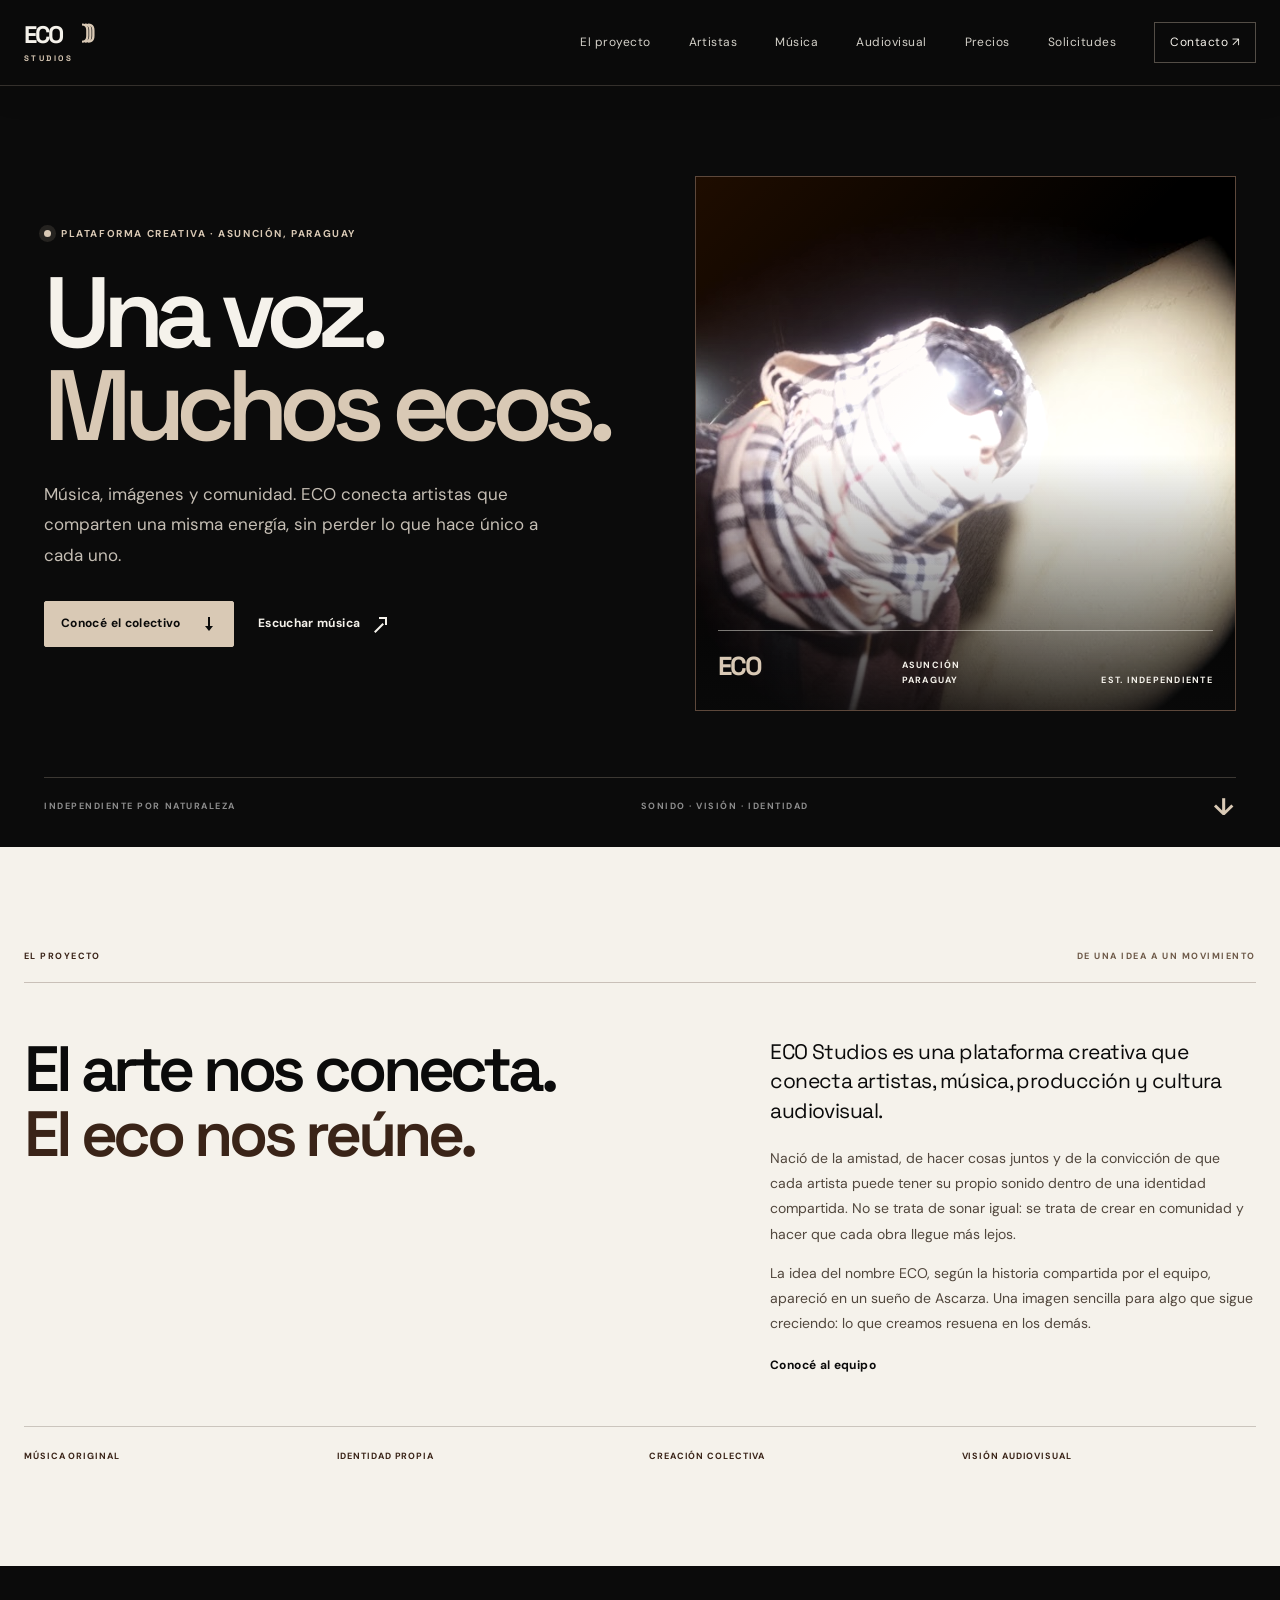
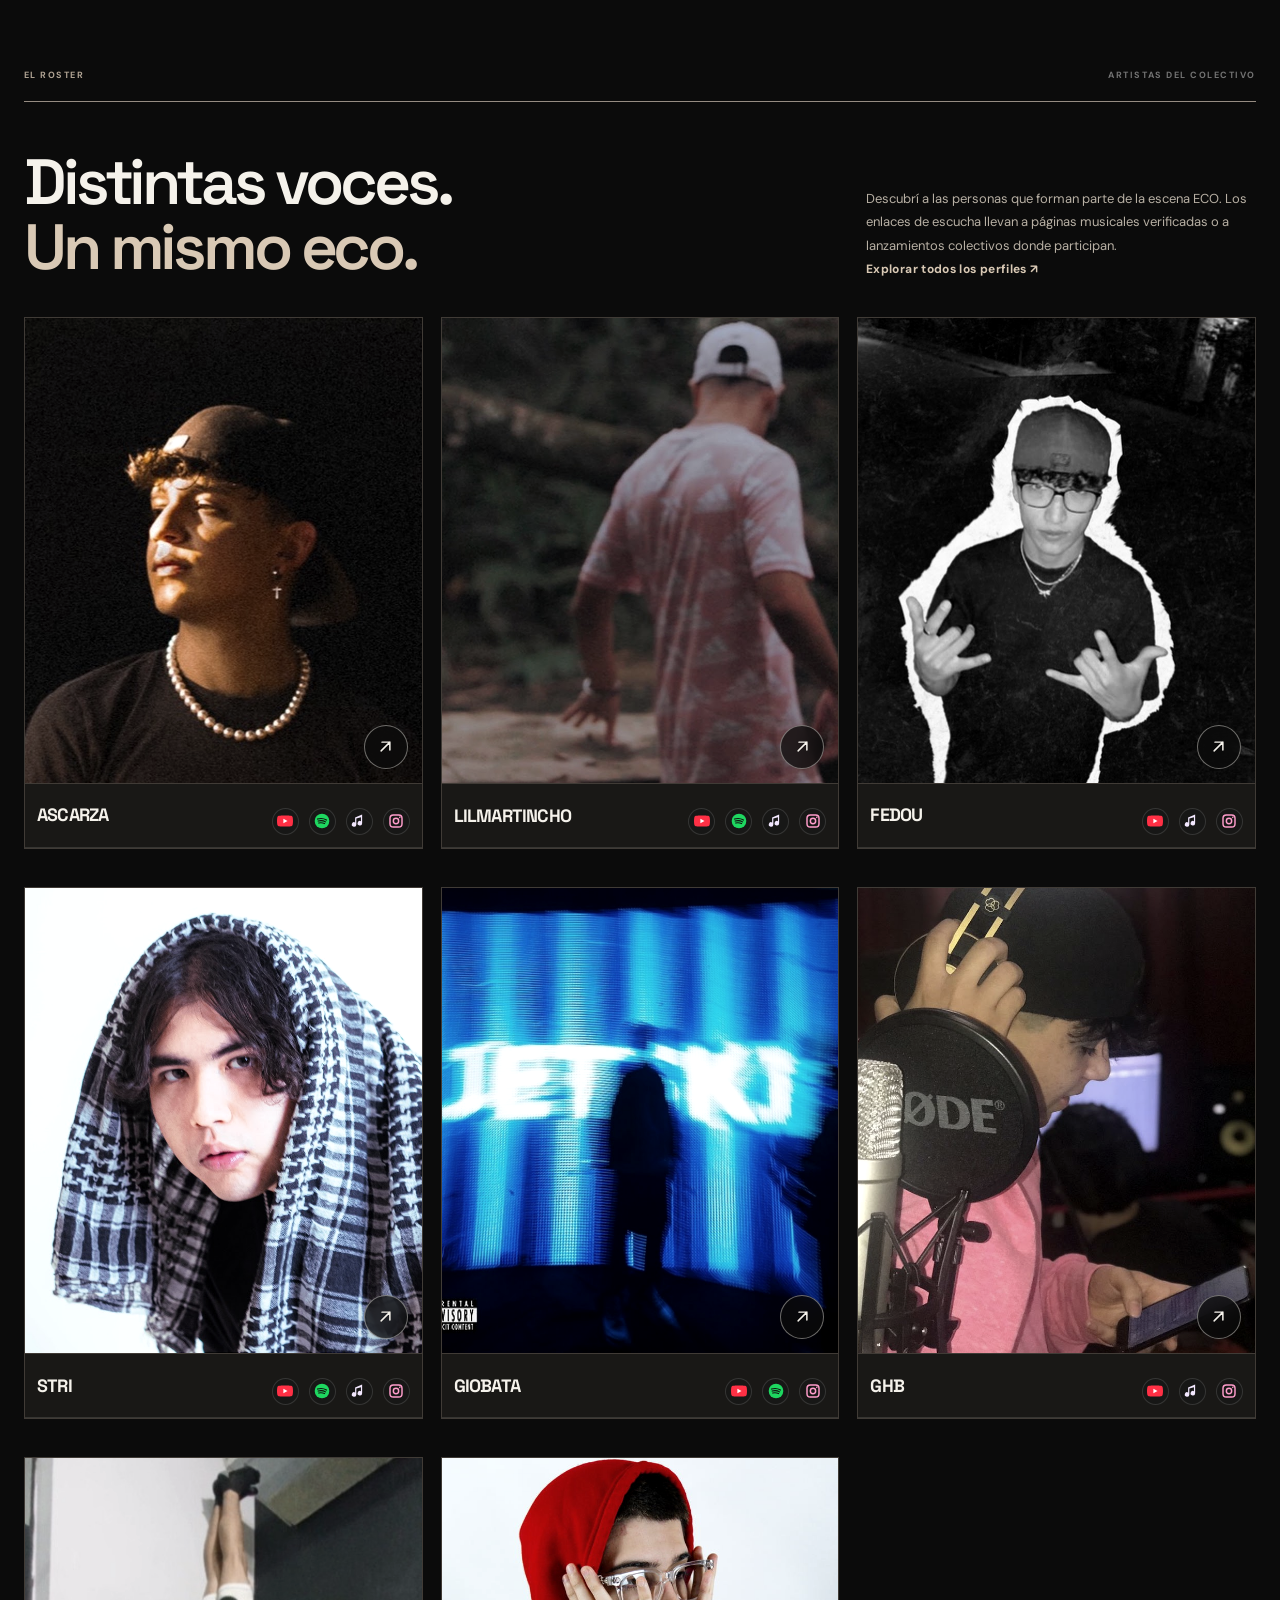
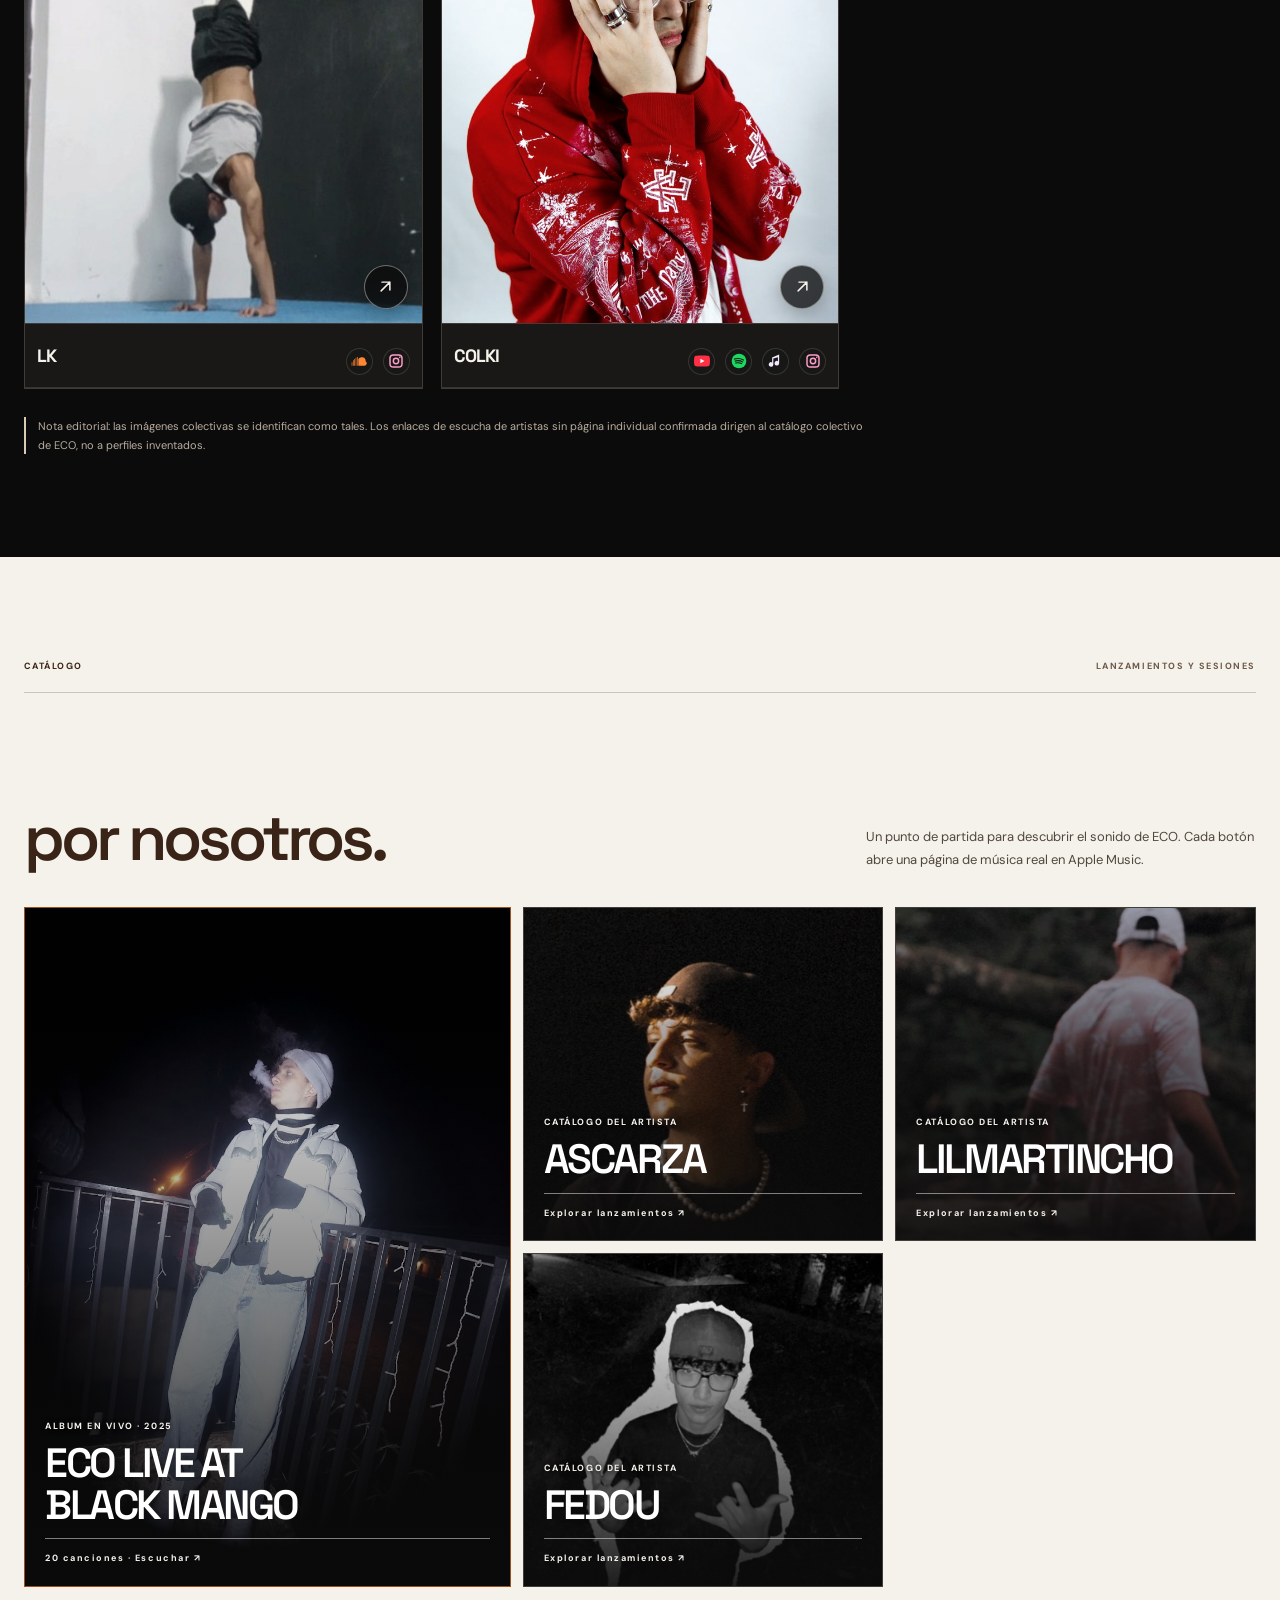
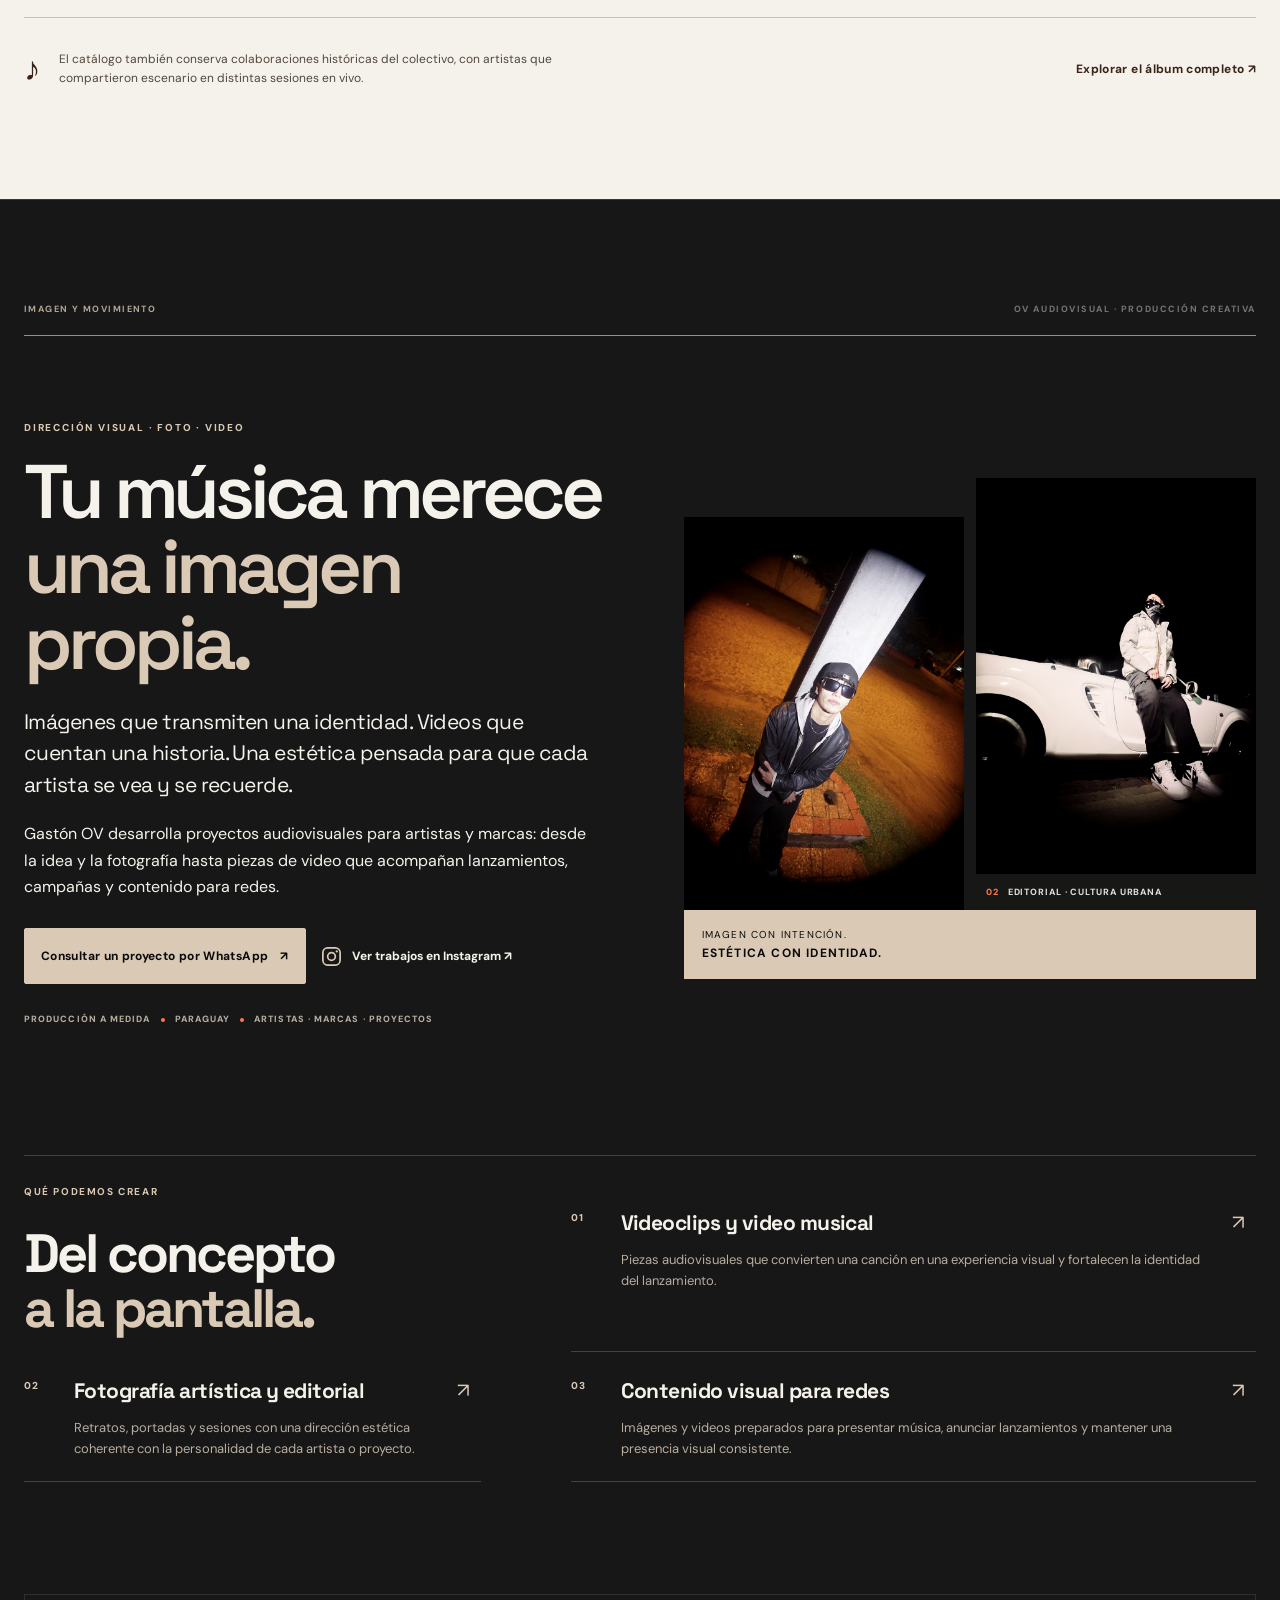
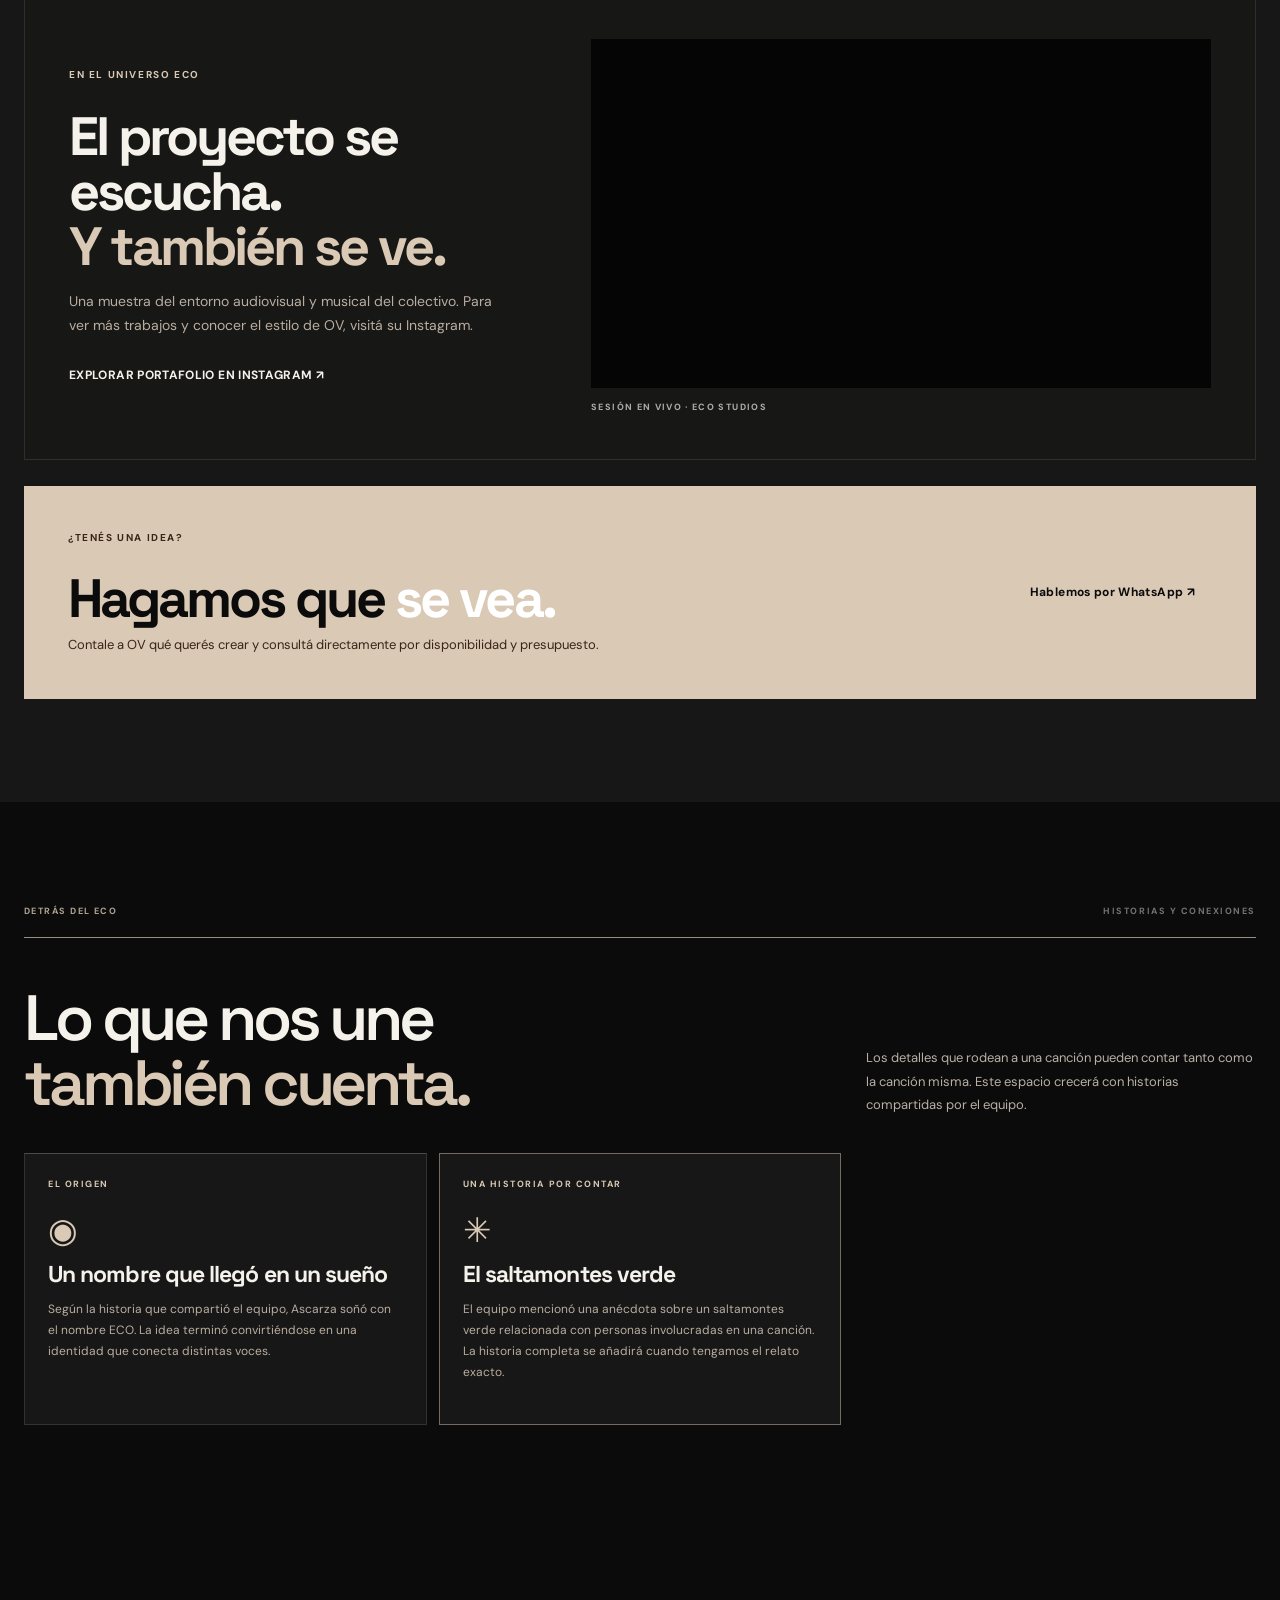
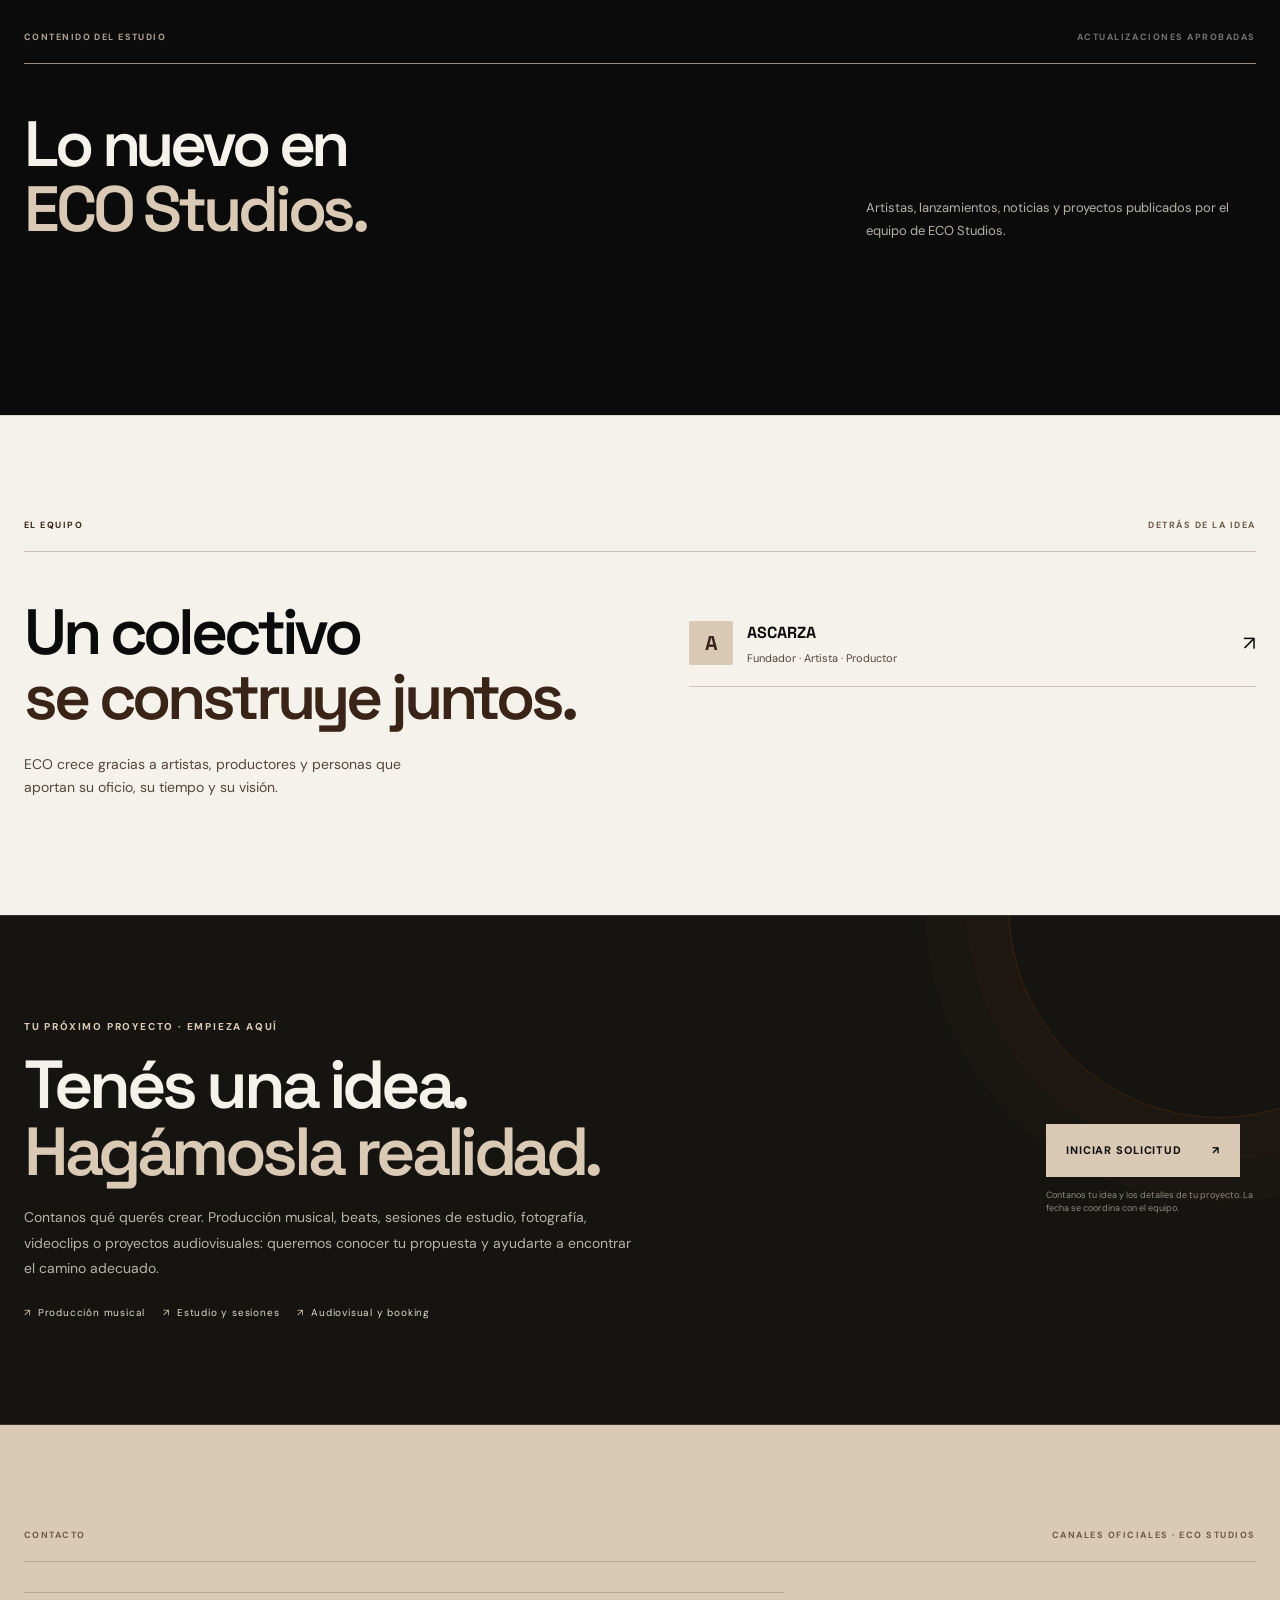
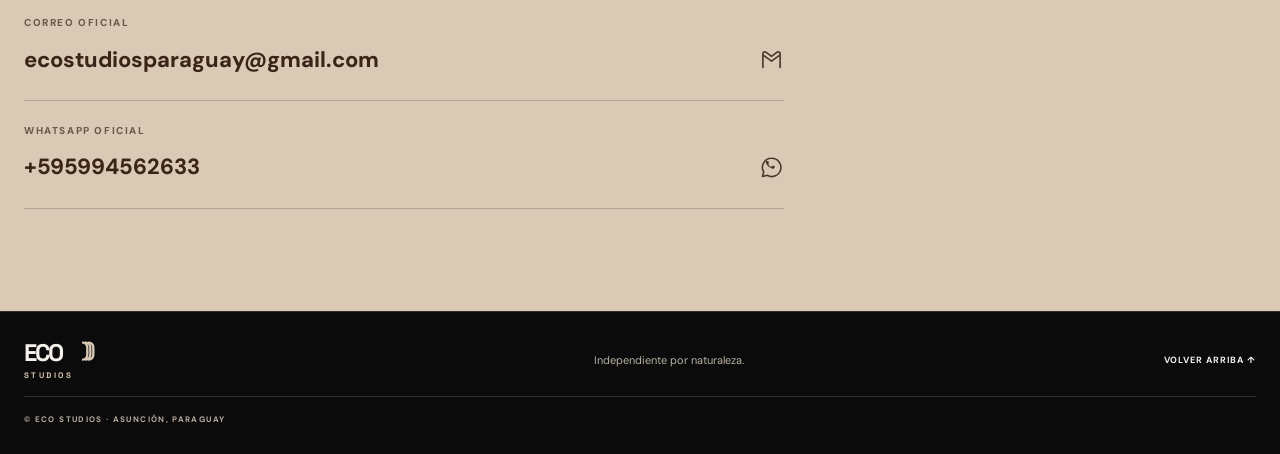
==== commit a3a64f29: "Add prominent request section to ECO Studios homepage" ====
--- a/index.html
+++ b/index.html
@@ -161,6 +161,24 @@
 }
 @media(prefers-reduced-motion:reduce){.ov-work img{transition:none}}
 
+
+/* Request / booking callout */
+.request-section{position:relative;overflow:hidden;background:#151411;border-top:1px solid rgba(245,242,235,.14);border-bottom:1px solid rgba(245,242,235,.14)}
+.request-section:before{content:"";position:absolute;width:420px;height:420px;border:1px solid rgba(255,106,0,.18);border-radius:50%;right:-150px;top:-220px;box-shadow:0 0 0 42px rgba(255,106,0,.025),0 0 0 84px rgba(255,106,0,.02);pointer-events:none}
+.request-section .request-layout{position:relative;display:grid;grid-template-columns:minmax(0,1fr) auto;gap:36px;align-items:center}
+.request-section .request-kicker{font-size:10px;letter-spacing:.18em;font-weight:800;color:var(--orange,#ff6a00);margin:0 0 17px}
+.request-section h2{font:600 clamp(36px,5.5vw,68px)/.98 "Space Grotesk",sans-serif;letter-spacing:-.065em;margin:0;max-width:760px}
+.request-section h2 span{color:var(--orange,#ff6a00)}
+.request-section .request-copy{max-width:610px;color:#b8b3aa;font-size:14px;line-height:1.8;margin:20px 0 0}
+.request-section .request-points{display:flex;gap:18px;flex-wrap:wrap;margin-top:24px}
+.request-section .request-points span{font-size:10px;letter-spacing:.08em;color:#ded9d0}
+.request-section .request-points span:before{content:"↗";color:var(--orange,#ff6a00);margin-right:7px}
+.request-section .request-action{display:flex;flex-direction:column;align-items:flex-start;gap:12px;min-width:190px}
+.request-section .request-button{display:inline-flex;align-items:center;justify-content:space-between;gap:30px;padding:17px 20px;background:var(--orange,#ff6a00);color:#111;font-size:11px;font-weight:800;letter-spacing:.08em;min-width:190px;transition:transform .2s,background .2s}
+.request-section .request-button:hover{transform:translateY(-3px);background:#ff8333}
+.request-section .request-action small{font-size:9px;color:#8f8a82;line-height:1.5;max-width:210px}
+@media(max-width:760px){.request-section .request-layout{grid-template-columns:1fr;gap:28px}.request-section .request-action{width:100%}.request-section .request-button{width:100%}.request-section:before{right:-260px;top:-260px}}
+
 </style>
 </head>
 <body>
@@ -295,6 +313,22 @@
 <section class="team section-pad" id="equipo">
   <div class="section-kicker"><span>EL EQUIPO</span><span>DETRÁS DE LA IDEA</span></div>
   <div class="team-grid"><div><h2>Un colectivo<br><span>se construye juntos.</span></h2><p>ECO crece gracias a artistas, productores y personas que aportan su oficio, su tiempo y su visión.</p></div><div class="team-member"><div class="team-avatar">A</div><div><h3>ASCARZA</h3><p>Fundador · Artista · Productor</p></div><a href="artistas/ascarza/" aria-label="Abrir página de Ascarza">↗</a></div><div class="team-member"><a class="team-avatar" href="https://www.instagram.com/ov.audiovisual/" target="_blank" rel="noopener noreferrer" aria-label="Instagram de OV Audiovisual">G</a><div><h3>GASTÓN OV</h3><p>Equipo audiovisual · Fotografía · Videoclips</p><div class="artist-platforms" aria-label="Plataformas oficiales"></div></div><span class="team-role">AUDIOVISUAL</span></div></div>
+</section>
+
+
+<section class="request-section section-pad" id="solicitudes">
+  <div class="request-layout">
+    <div>
+      <p class="request-kicker">TU PRÓXIMO PROYECTO · EMPIEZA AQUÍ</p>
+      <h2>Tenés una idea.<br><span>Hagámosla realidad.</span></h2>
+      <p class="request-copy">Contanos qué querés crear. Producción musical, beats, sesiones de estudio, fotografía, videoclips o proyectos audiovisuales: queremos conocer tu propuesta y ayudarte a encontrar el camino adecuado.</p>
+      <div class="request-points"><span>Producción musical</span><span>Estudio y sesiones</span><span>Audiovisual y booking</span></div>
+    </div>
+    <div class="request-action">
+      <a class="request-button" href="solicitudes.html">INICIAR SOLICITUD <span aria-hidden="true">↗</span></a>
+      <small>Contanos tu idea y los detalles de tu proyecto. La fecha se coordina con el equipo.</small>
+    </div>
+  </div>
 </section>
 
 <section class="contact section-pad" id="contacto">
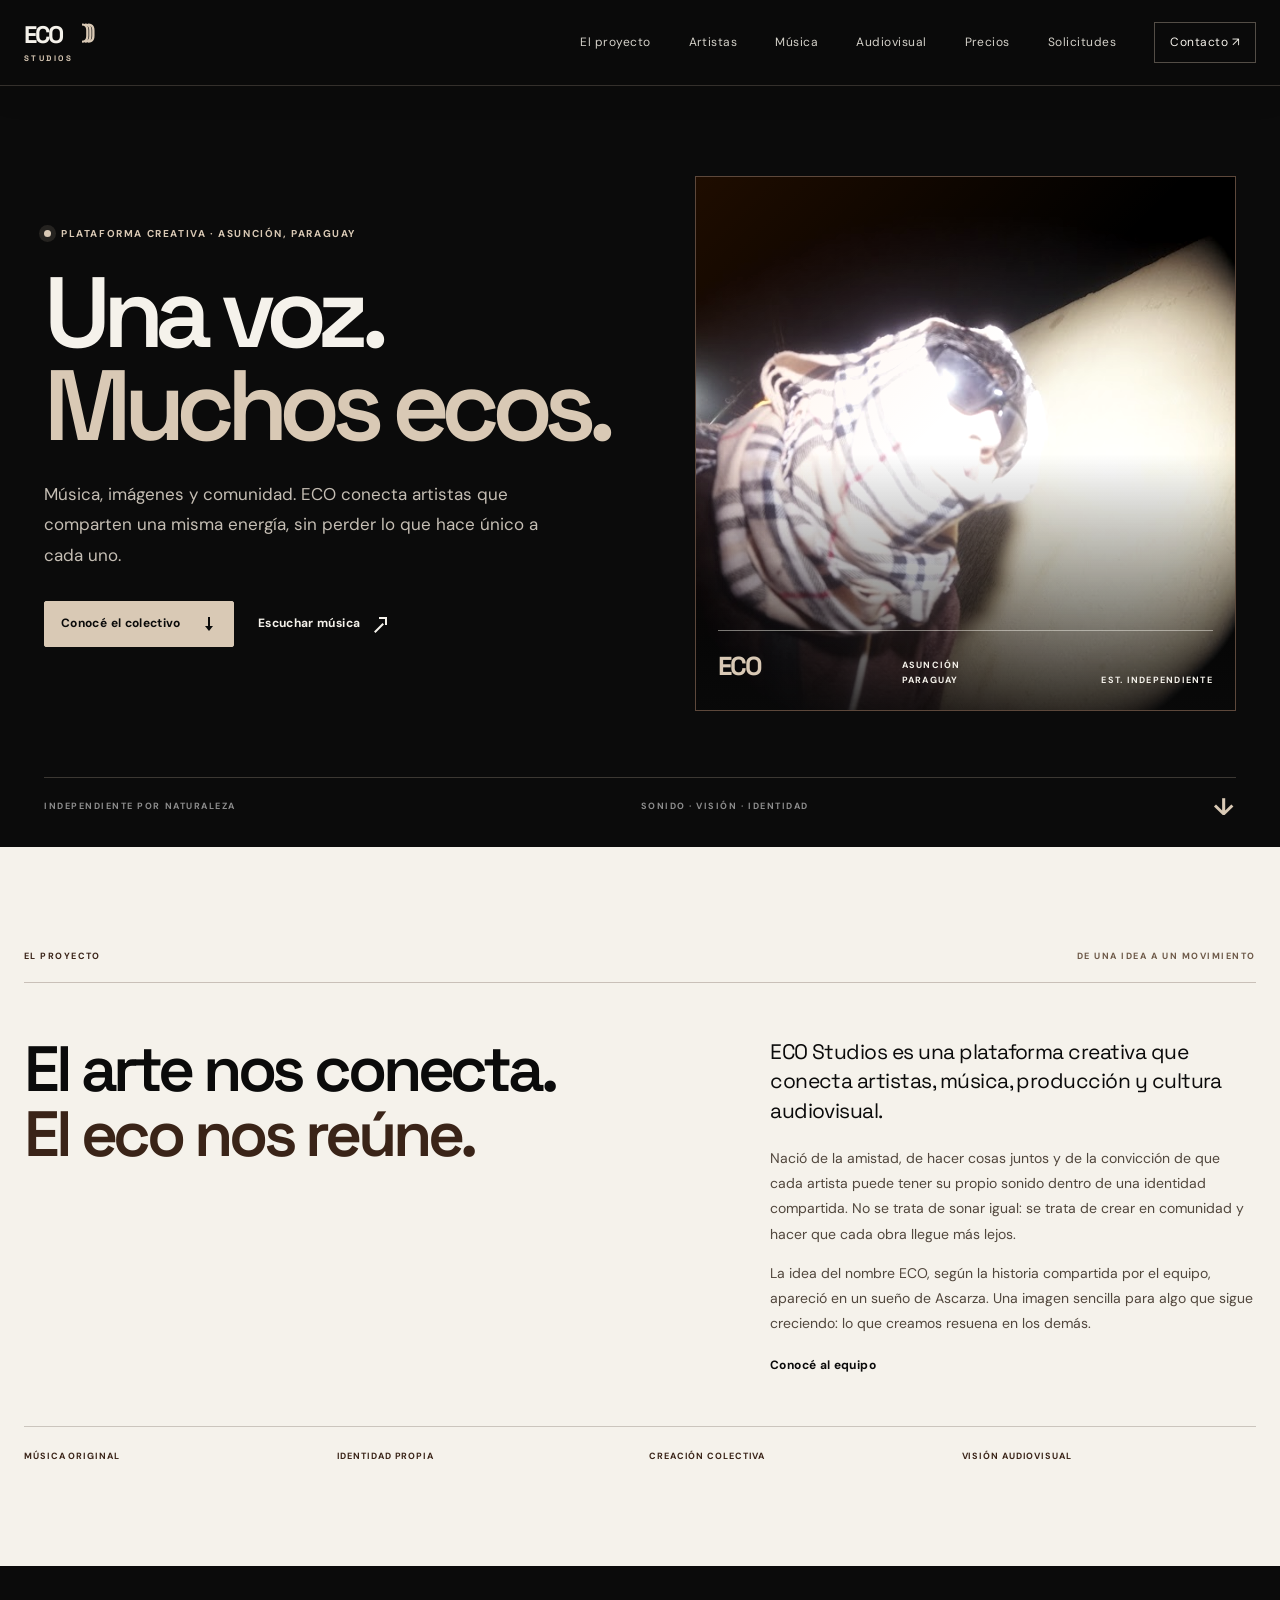
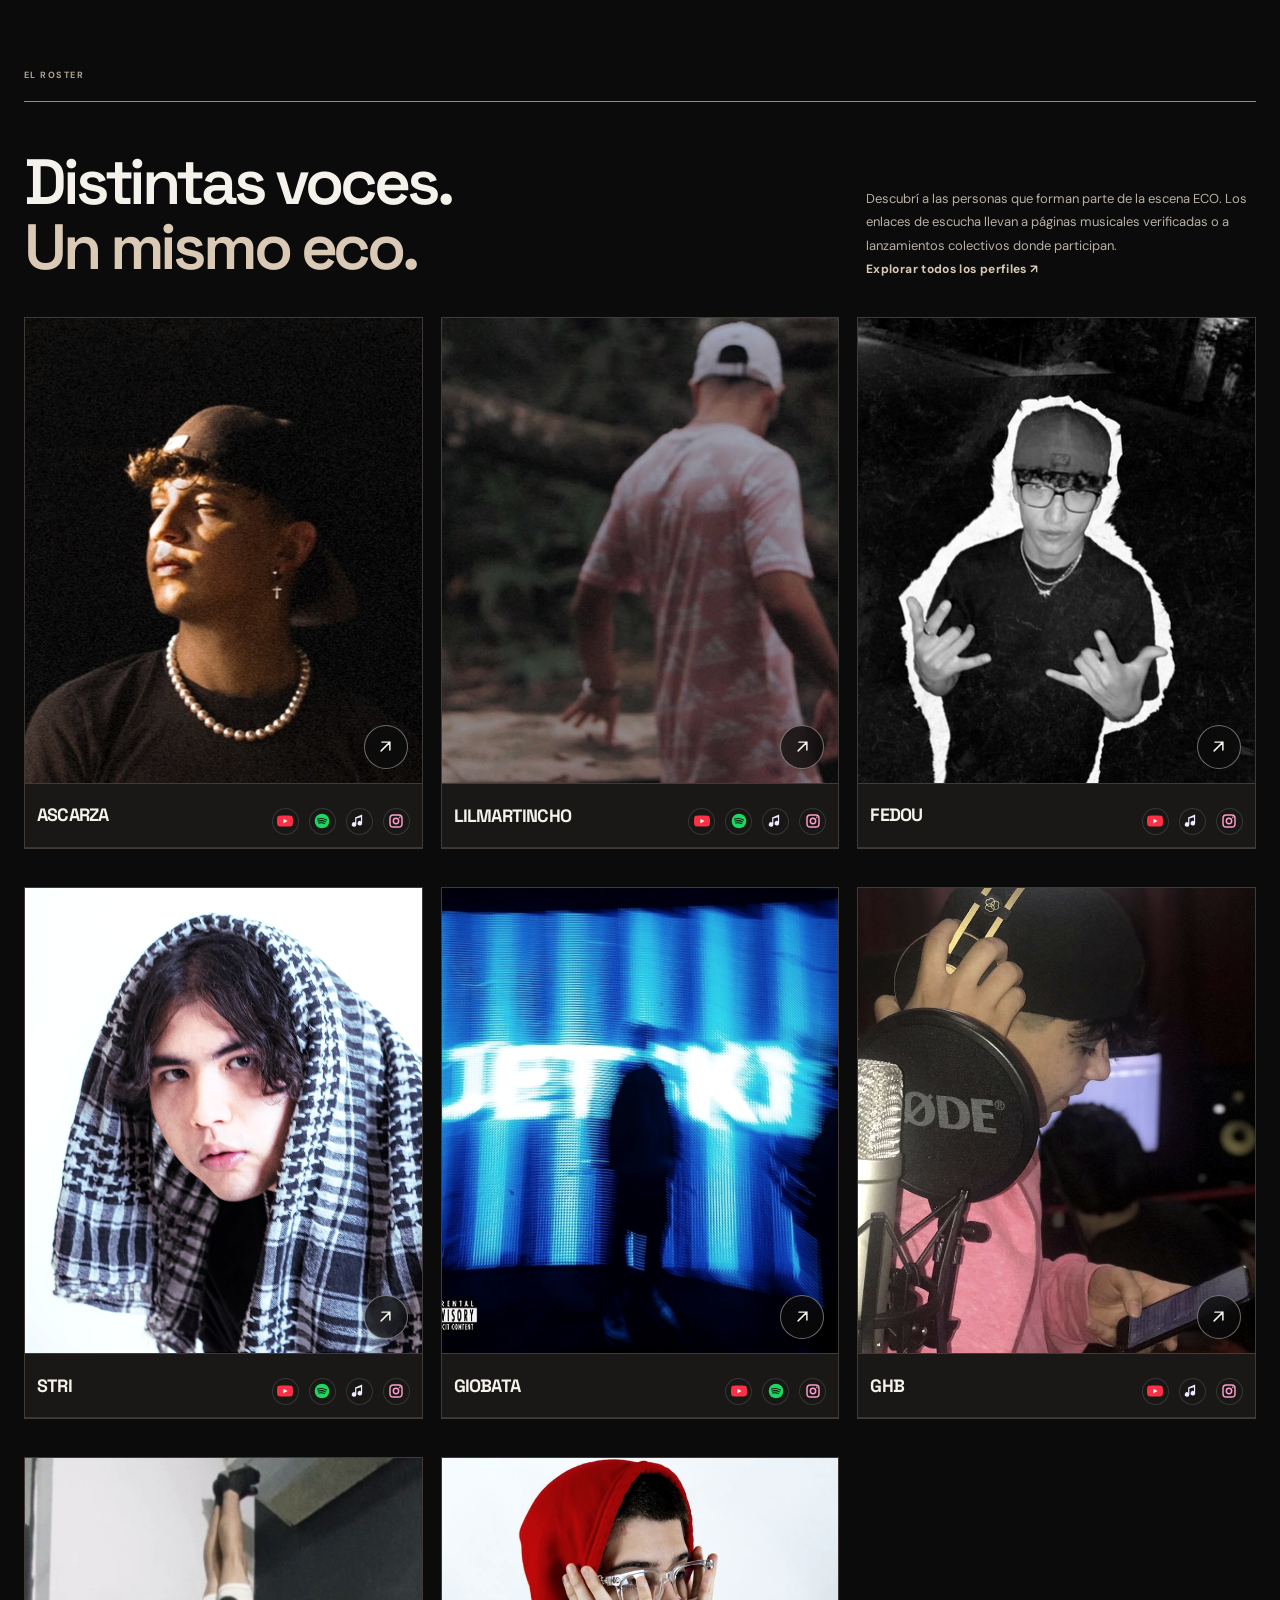
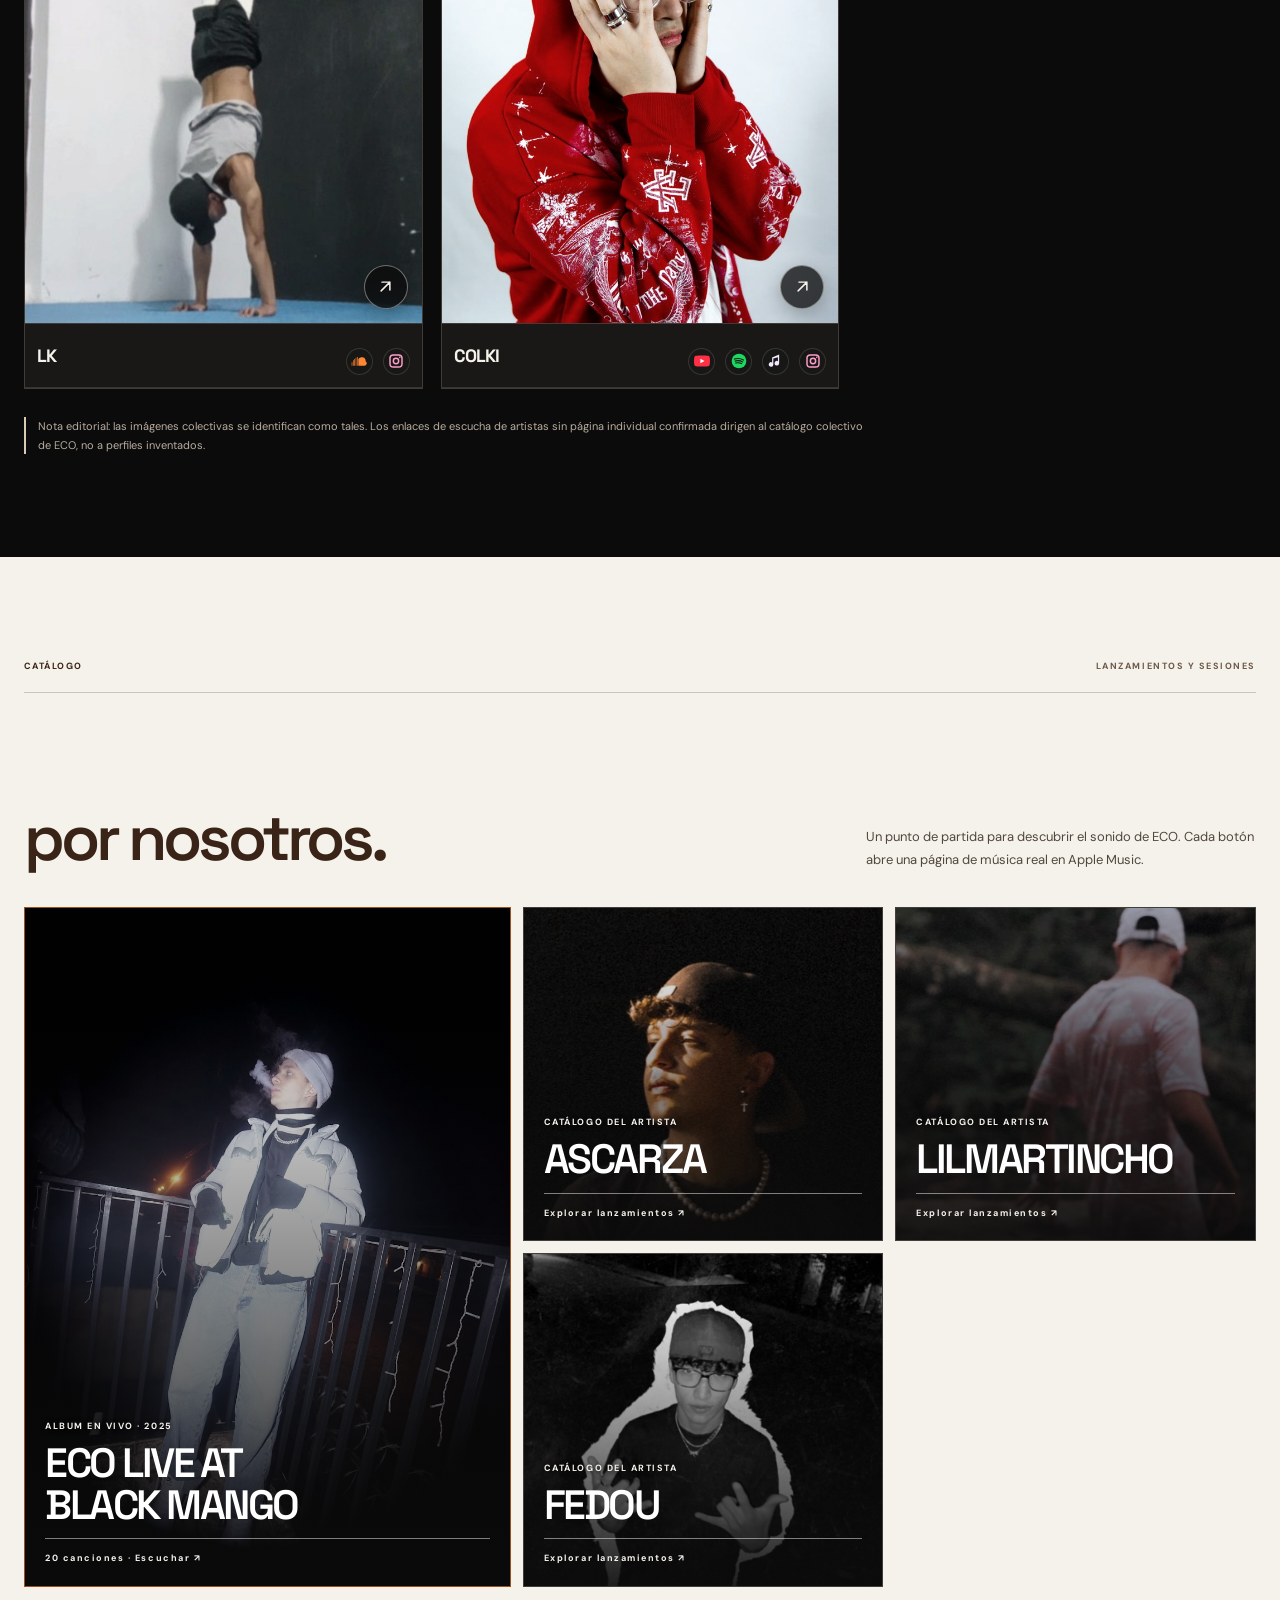
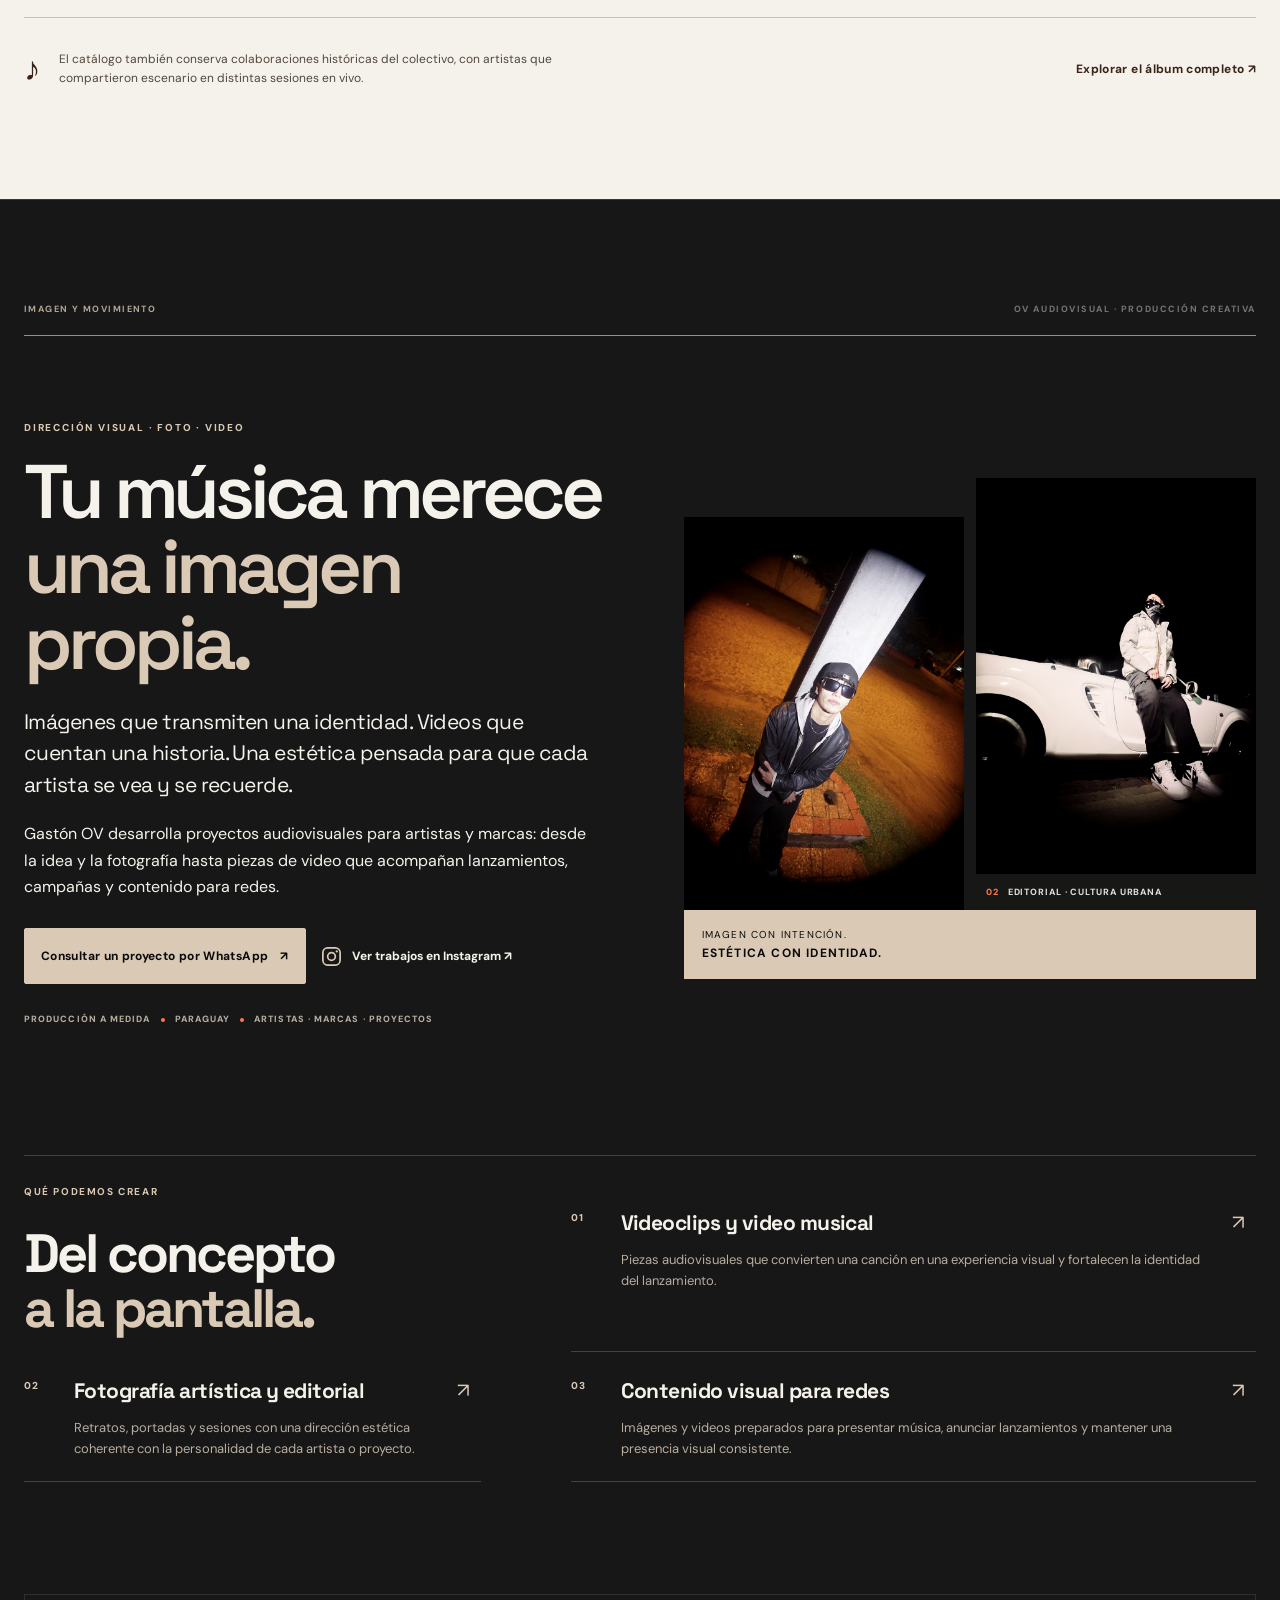
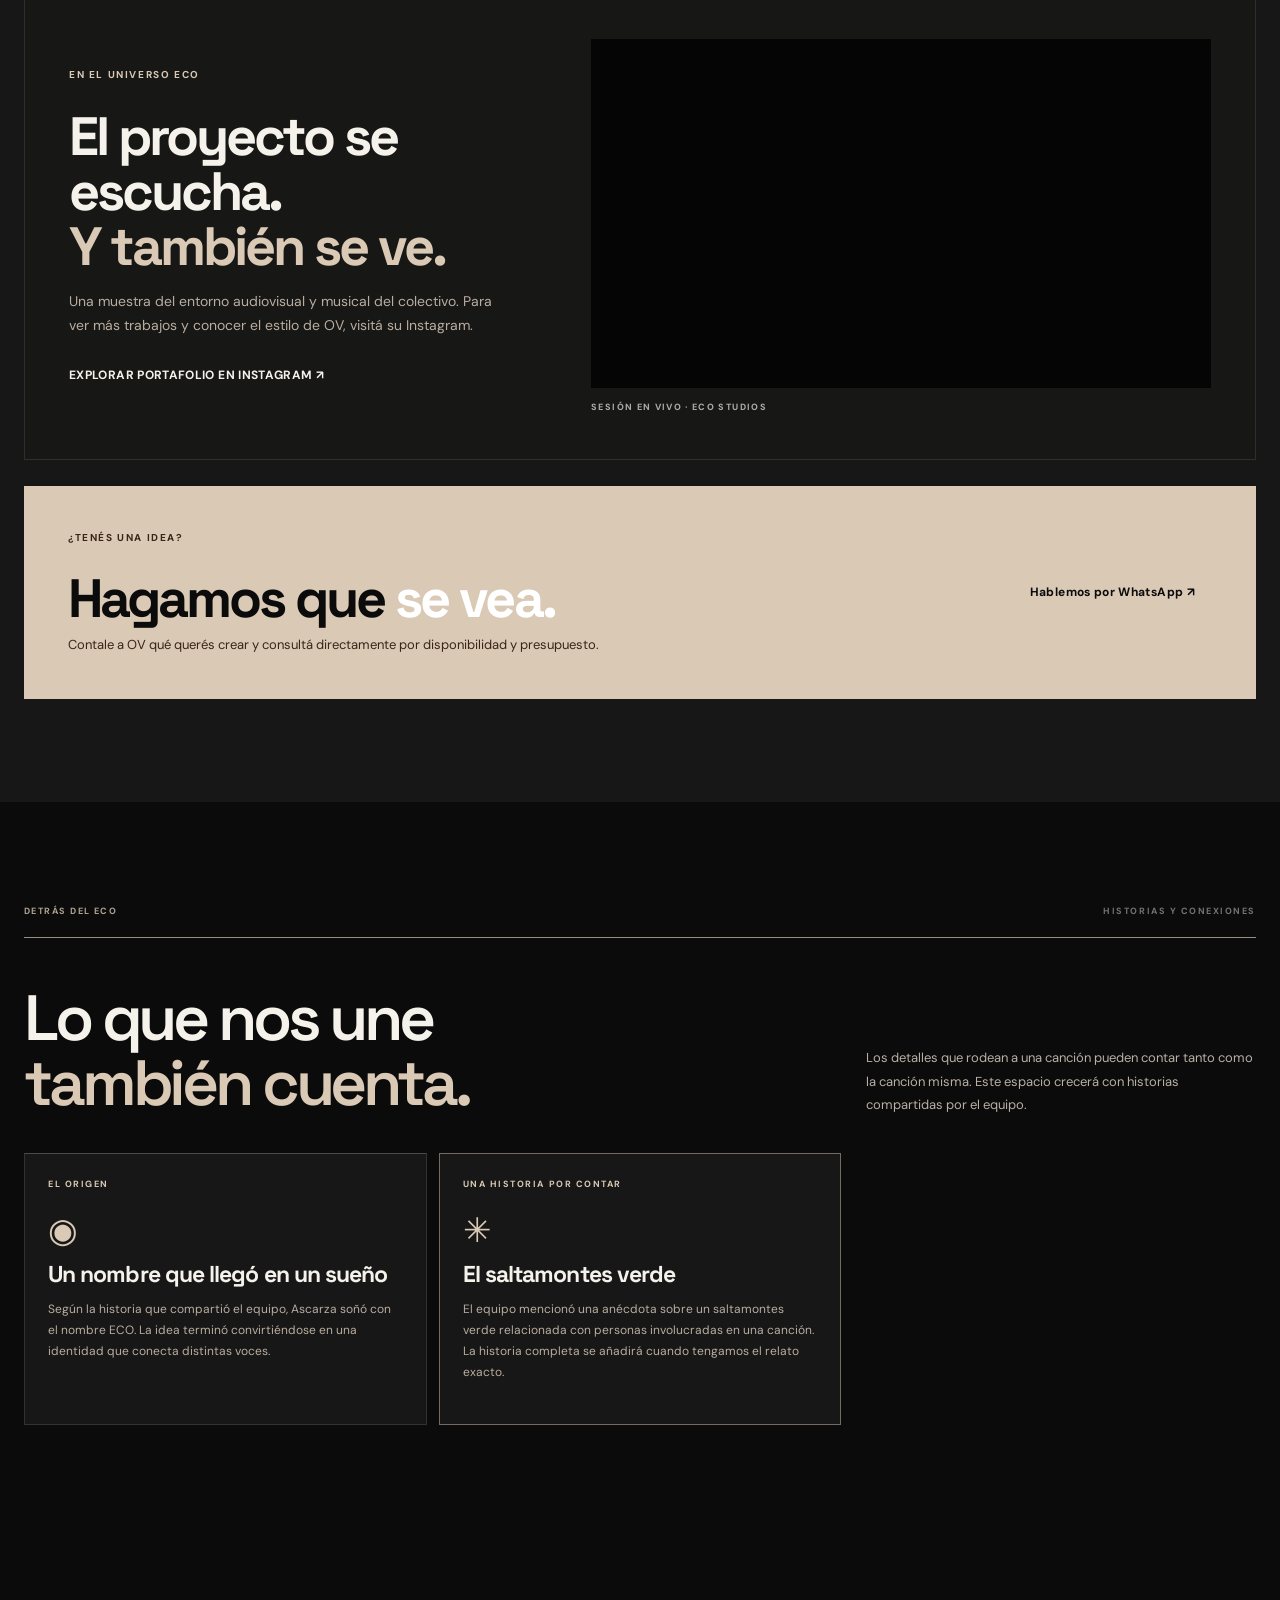
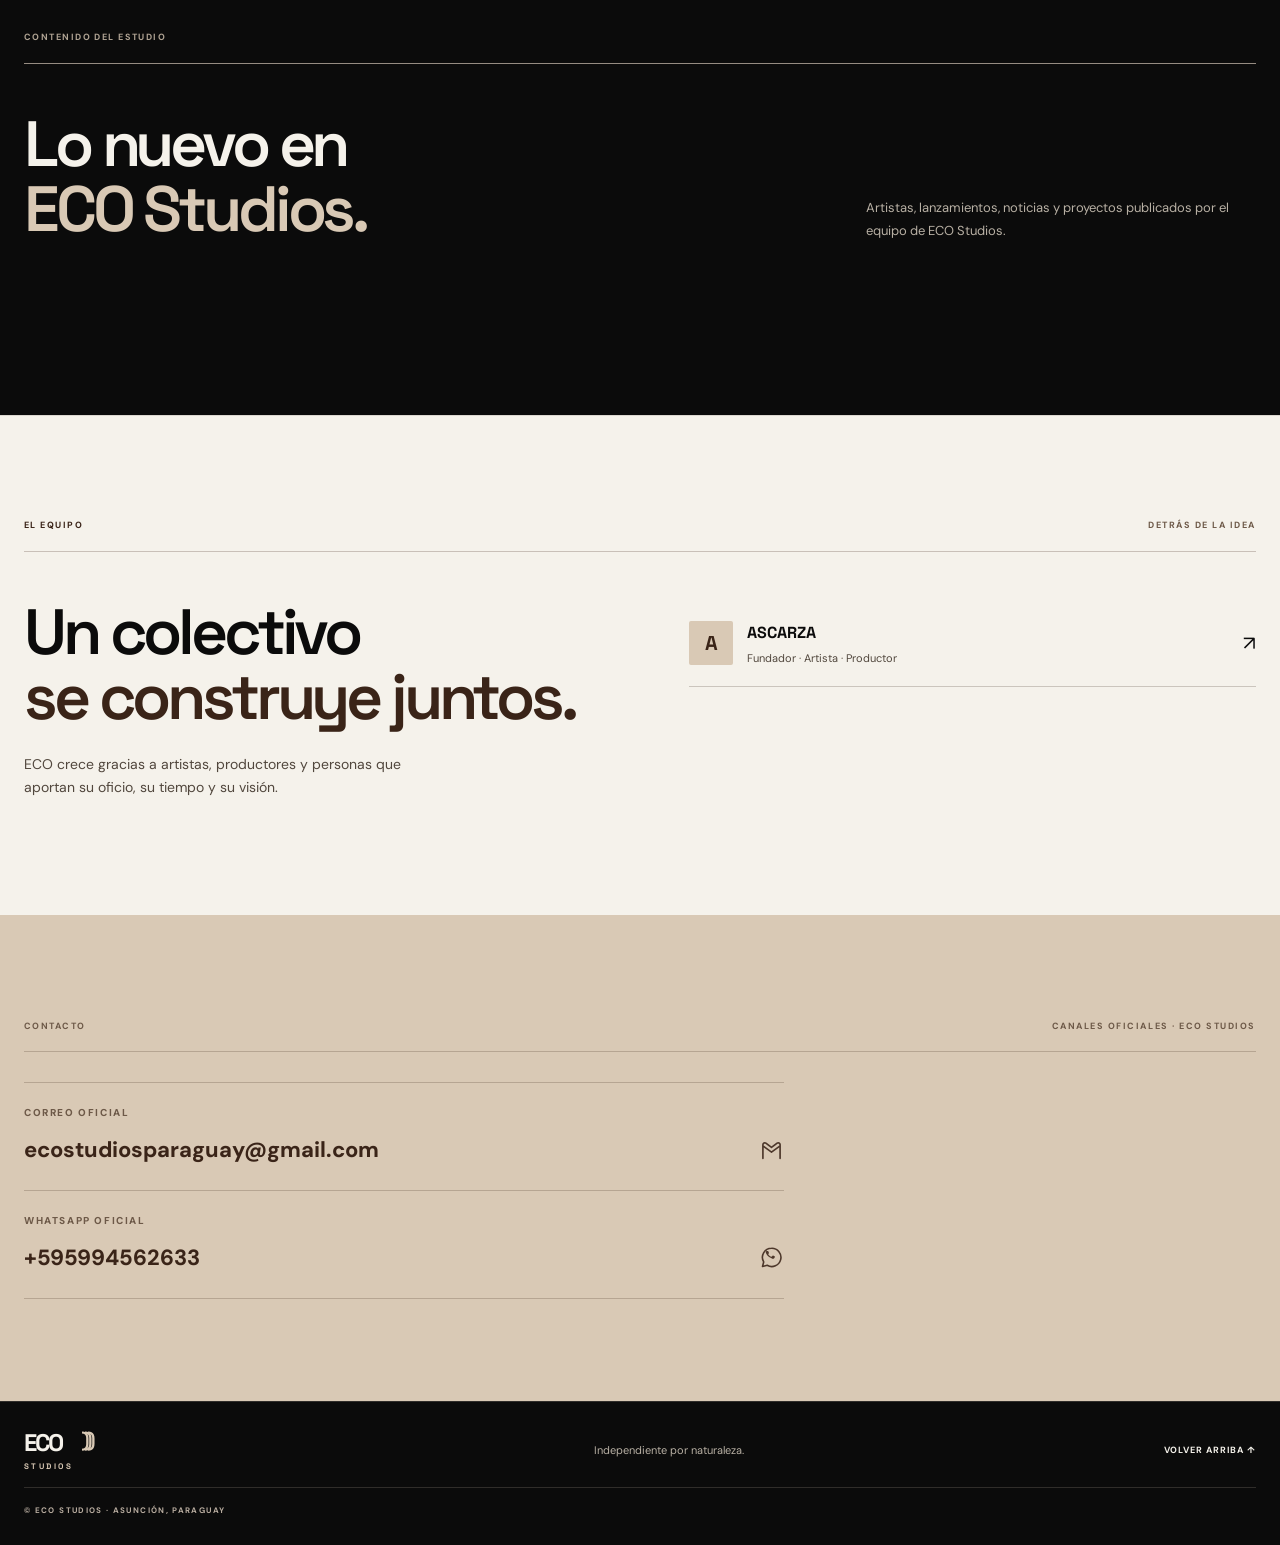
==== commit b2bc29f2: "Remove two ECO homepage micro-labels" ====
--- a/index.html
+++ b/index.html
@@ -161,24 +161,6 @@
 }
 @media(prefers-reduced-motion:reduce){.ov-work img{transition:none}}
 
-
-/* Request / booking callout */
-.request-section{position:relative;overflow:hidden;background:#151411;border-top:1px solid rgba(245,242,235,.14);border-bottom:1px solid rgba(245,242,235,.14)}
-.request-section:before{content:"";position:absolute;width:420px;height:420px;border:1px solid rgba(255,106,0,.18);border-radius:50%;right:-150px;top:-220px;box-shadow:0 0 0 42px rgba(255,106,0,.025),0 0 0 84px rgba(255,106,0,.02);pointer-events:none}
-.request-section .request-layout{position:relative;display:grid;grid-template-columns:minmax(0,1fr) auto;gap:36px;align-items:center}
-.request-section .request-kicker{font-size:10px;letter-spacing:.18em;font-weight:800;color:var(--orange,#ff6a00);margin:0 0 17px}
-.request-section h2{font:600 clamp(36px,5.5vw,68px)/.98 "Space Grotesk",sans-serif;letter-spacing:-.065em;margin:0;max-width:760px}
-.request-section h2 span{color:var(--orange,#ff6a00)}
-.request-section .request-copy{max-width:610px;color:#b8b3aa;font-size:14px;line-height:1.8;margin:20px 0 0}
-.request-section .request-points{display:flex;gap:18px;flex-wrap:wrap;margin-top:24px}
-.request-section .request-points span{font-size:10px;letter-spacing:.08em;color:#ded9d0}
-.request-section .request-points span:before{content:"↗";color:var(--orange,#ff6a00);margin-right:7px}
-.request-section .request-action{display:flex;flex-direction:column;align-items:flex-start;gap:12px;min-width:190px}
-.request-section .request-button{display:inline-flex;align-items:center;justify-content:space-between;gap:30px;padding:17px 20px;background:var(--orange,#ff6a00);color:#111;font-size:11px;font-weight:800;letter-spacing:.08em;min-width:190px;transition:transform .2s,background .2s}
-.request-section .request-button:hover{transform:translateY(-3px);background:#ff8333}
-.request-section .request-action small{font-size:9px;color:#8f8a82;line-height:1.5;max-width:210px}
-@media(max-width:760px){.request-section .request-layout{grid-template-columns:1fr;gap:28px}.request-section .request-action{width:100%}.request-section .request-button{width:100%}.request-section:before{right:-260px;top:-260px}}
-
 </style>
 </head>
 <body>
@@ -217,7 +199,7 @@
 </section>
 
 <section class="artists section-pad" id="artistas">
-  <div class="section-kicker"><span>EL ROSTER</span><span>ARTISTAS DEL COLECTIVO</span></div>
+  <div class="section-kicker"><span>EL ROSTER</span><span></span></div>
   <div class="section-heading"><div><h2>Distintas voces.<br><span>Un mismo eco.</span></h2></div><p>Descubrí a las personas que forman parte de la escena ECO. Los enlaces de escucha llevan a páginas musicales verificadas o a lanzamientos colectivos donde participan.<br><a class="text-link" href="artistas/">Explorar todos los perfiles ↗</a></p></div>
   <div class="artist-grid">
     <article class="artist-card featured"><a class="artist-photo" href="artistas/ascarza/" aria-label="Abrir página de Ascarza"><img src="youtube-ascarza.jpg" alt="Foto de perfil del canal de YouTube de Ascarza" loading="lazy"><span class="photo-arrow" aria-hidden="true"><svg viewBox="0 0 24 24" fill="none" focusable="false"><path d="M7 17 17 7M8 7h9v9" stroke="currentColor" stroke-width="1.7" stroke-linecap="round" stroke-linejoin="round"/></svg></span></a><div class="artist-meta"><div><h3>ASCARZA</h3></div><div class="artist-platforms" aria-label="Plataformas oficiales"></div></div></article>
@@ -305,7 +287,7 @@
 </section>
 
 <section class="managed-content section-pad" id="contenido-eco">
-  <div class="section-kicker"><span>CONTENIDO DEL ESTUDIO</span><span>ACTUALIZACIONES APROBADAS</span></div>
+  <div class="section-kicker"><span>CONTENIDO DEL ESTUDIO</span><span></span></div>
   <div class="section-heading"><div><h2>Lo nuevo en<br><span>ECO Studios.</span></h2></div><p>Artistas, lanzamientos, noticias y proyectos publicados por el equipo de ECO Studios.</p></div>
   <div class="managed-content-grid" id="managed-content-grid" aria-live="polite"></div>
 </section>
@@ -313,22 +295,6 @@
 <section class="team section-pad" id="equipo">
   <div class="section-kicker"><span>EL EQUIPO</span><span>DETRÁS DE LA IDEA</span></div>
   <div class="team-grid"><div><h2>Un colectivo<br><span>se construye juntos.</span></h2><p>ECO crece gracias a artistas, productores y personas que aportan su oficio, su tiempo y su visión.</p></div><div class="team-member"><div class="team-avatar">A</div><div><h3>ASCARZA</h3><p>Fundador · Artista · Productor</p></div><a href="artistas/ascarza/" aria-label="Abrir página de Ascarza">↗</a></div><div class="team-member"><a class="team-avatar" href="https://www.instagram.com/ov.audiovisual/" target="_blank" rel="noopener noreferrer" aria-label="Instagram de OV Audiovisual">G</a><div><h3>GASTÓN OV</h3><p>Equipo audiovisual · Fotografía · Videoclips</p><div class="artist-platforms" aria-label="Plataformas oficiales"></div></div><span class="team-role">AUDIOVISUAL</span></div></div>
-</section>
-
-
-<section class="request-section section-pad" id="solicitudes">
-  <div class="request-layout">
-    <div>
-      <p class="request-kicker">TU PRÓXIMO PROYECTO · EMPIEZA AQUÍ</p>
-      <h2>Tenés una idea.<br><span>Hagámosla realidad.</span></h2>
-      <p class="request-copy">Contanos qué querés crear. Producción musical, beats, sesiones de estudio, fotografía, videoclips o proyectos audiovisuales: queremos conocer tu propuesta y ayudarte a encontrar el camino adecuado.</p>
-      <div class="request-points"><span>Producción musical</span><span>Estudio y sesiones</span><span>Audiovisual y booking</span></div>
-    </div>
-    <div class="request-action">
-      <a class="request-button" href="solicitudes.html">INICIAR SOLICITUD <span aria-hidden="true">↗</span></a>
-      <small>Contanos tu idea y los detalles de tu proyecto. La fecha se coordina con el equipo.</small>
-    </div>
-  </div>
 </section>
 
 <section class="contact section-pad" id="contacto">
